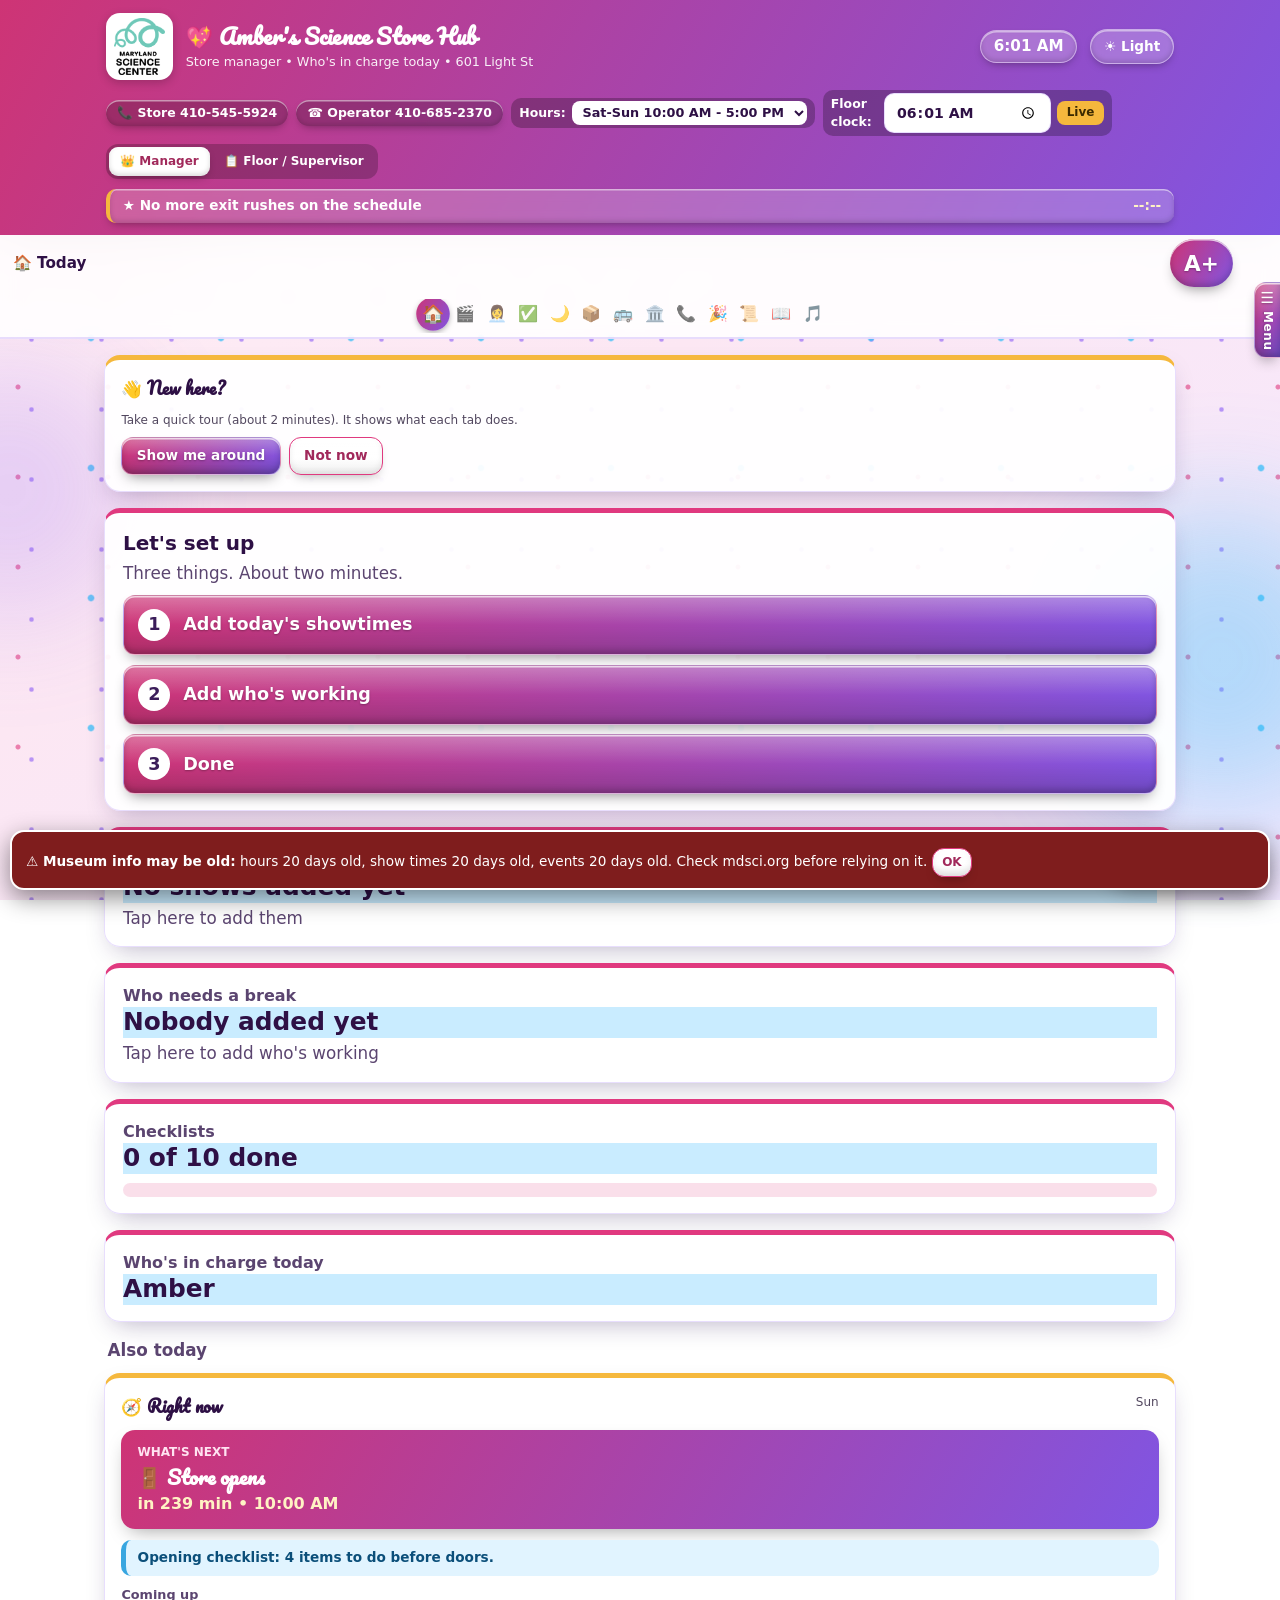
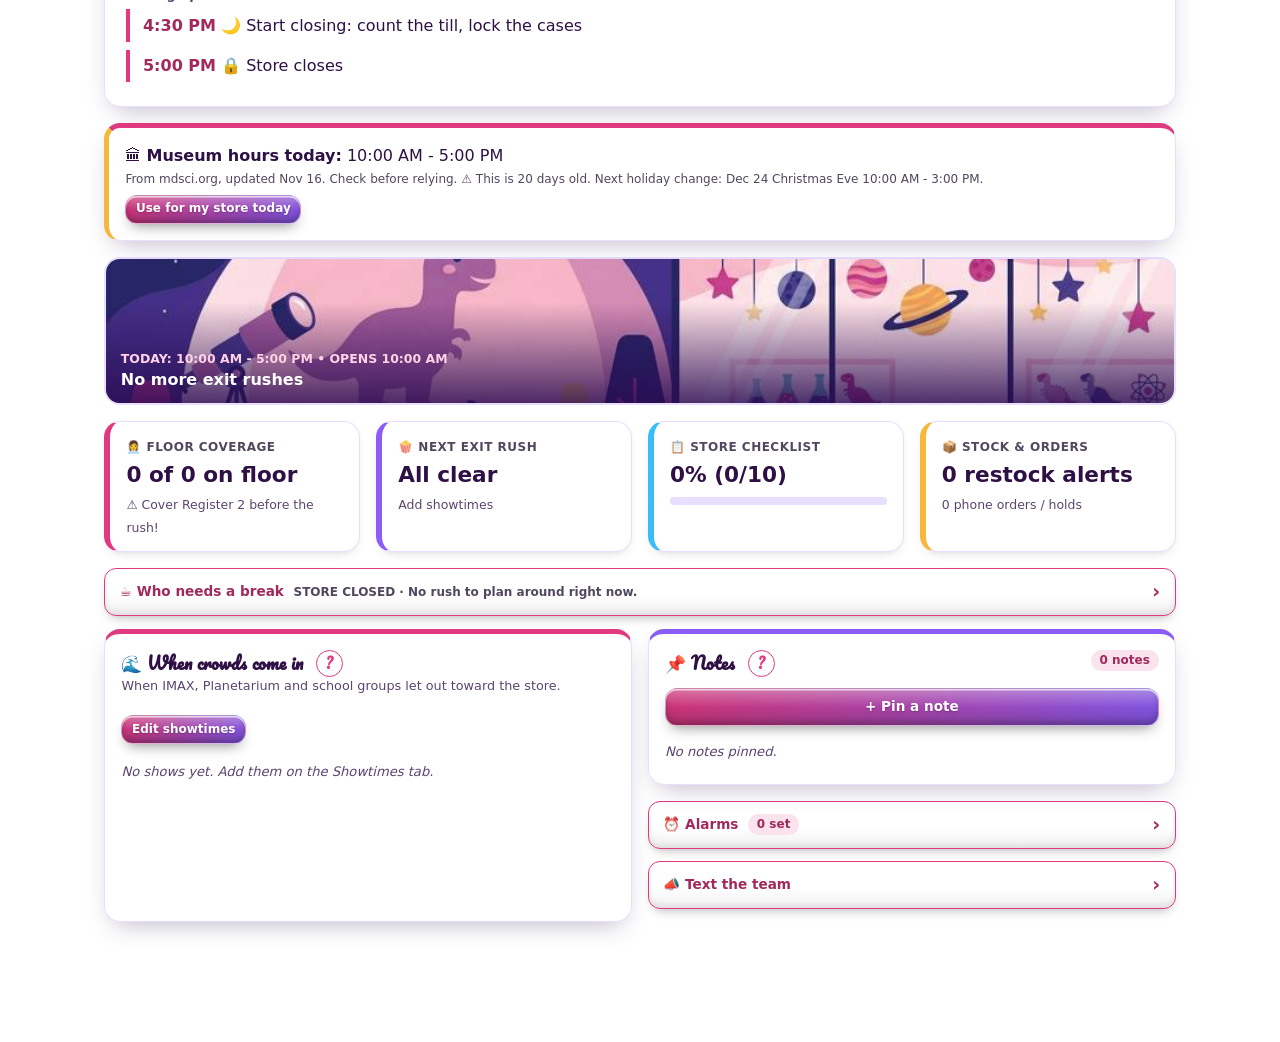
==== index.html @ aa91a25c "IMAX planning-day reminder, Edit buttons, planner and stock fixes from review Co-Authored-By: Claude" ====
<!DOCTYPE html>
<html lang="en">
<head>
<meta charset="UTF-8">
<meta name="viewport" content="width=device-width, initial-scale=1">
<meta name="description" content="Daily hub for the Science Store: staff, showtimes, checklists, alarms and stock.">
<title>Amber's MSC Hub - Science Store</title>
<meta name="apple-mobile-web-app-capable" content="yes">
<meta name="apple-mobile-web-app-title" content="Amber's Hub">
<meta name="theme-color" content="#e8478b">
<link rel="manifest" href="manifest.webmanifest">
<link rel="icon" type="image/png" href="icon-192.png">
<style>
:root{--p:#e0397f;--s:#8b5cf6;--t:#38bdf8;--gold:#f5b83d;--ink:#2e1045;--soft:#5b4570;--muted:#85739a;
--bg1:#fff0f6;--bg2:#fce7f3;--bg3:#f3e8ff;--card:rgba(255,255,255,.95);--line:rgba(139,92,246,.2);--r:16px;--fs:1;--tint:.4;--surface:#fff;--solid:#fff;--gp:100%;--gb:0px;--tintc:255,255,255;--grad:linear-gradient(120deg,var(--p),var(--s))}
body[data-look=mint]{--p:#0f8f82;--s:#2b6fd6;--t:#ff7a59;--gold:#f5b83d;--ink:#0f2f3a;--soft:#33596a;--muted:#6a8c98;--bg1:#e8fbf7;--bg2:#e0f4ff;--bg3:#f1f8ff;--line:rgba(15,143,130,.22)}
body{--grad:linear-gradient(120deg,var(--p),var(--s))}
body[data-look=lover]{}
body[data-look=e1989]{--p:#0b84c6;--s:#6366f1;--t:#f472b6;--ink:#0c2a47;--soft:#37597a;--muted:#6f8aa5;--bg1:#e0f7ff;--bg2:#e6efff;--bg3:#f4f0ff;--line:rgba(11,132,198,.22)}
body[data-look=midnights]{--p:#5b57e0;--s:#a855f7;--t:#ec4899;--ink:#231a5c;--soft:#4b4380;--muted:#7f79b0;--bg1:#ece9ff;--bg2:#f3e8ff;--bg3:#e8ecff;--line:rgba(91,87,224,.22)}
body[data-look=fearless]{--p:#d97706;--s:#ea580c;--t:#db2777;--gold:#fbbf24;--ink:#4a2a05;--soft:#7a5320;--muted:#a58b61;--bg1:#fff8e1;--bg2:#ffeccf;--bg3:#fff1f5;--line:rgba(217,119,6,.25)}
body[data-look=rep]{--p:#475569;--s:#64748b;--t:#e11d48;--gold:#cbd5e1;--ink:#0f172a;--soft:#475569;--muted:#78879a;--bg1:#f1f5f9;--bg2:#e2e8f0;--bg3:#f8fafc;--line:rgba(71,85,105,.25)}
body[data-look=debut]{--p:#0a8591;--s:#3d9b5a;--t:#f5b83d;--ink:#12332e;--soft:#3a5f58;--muted:#6f908a;--bg1:#e6f8f4;--bg2:#eefbe9;--bg3:#fffbe6;--line:rgba(10,133,145,.25)}
body[data-look=fearless]{--p:#b07300;--s:#8f5b00;--t:#f2c94c;--gold:#f2c94c;--ink:#4a2a05;--soft:#7a5320;--muted:#a58b61;--bg1:#fff8e1;--bg2:#fff1c9;--bg3:#fffdf3;--line:rgba(176,115,0,.28)}
body[data-look=speaknow]{--p:#8e44ad;--s:#c06bd6;--t:#f4a6d7;--ink:#3a1450;--soft:#664080;--muted:#9a7fb0;--bg1:#f6ecff;--bg2:#f1e0fb;--bg3:#fdf0ff;--line:rgba(142,68,173,.25)}
body[data-look=red]{--p:#b3122e;--s:#7a1f1f;--t:#d9a066;--ink:#4a0d12;--soft:#7a3a3f;--muted:#a67b7e;--bg1:#fff1ee;--bg2:#fde4de;--bg3:#fff8f3;--line:rgba(179,18,46,.25)}
body[data-look=e1989]{--p:#0b84c6;--s:#4aa3df;--t:#f7d56b;--gold:#f7d56b;--ink:#0c2a47;--soft:#37597a;--muted:#6f8aa5;--bg1:#e0f7ff;--bg2:#e6f3ff;--bg3:#fffbe8;--line:rgba(11,132,198,.25)}
body[data-look=rep]{--p:#334155;--s:#111827;--t:#22a06b;--gold:#cbd5e1;--ink:#0f172a;--soft:#475569;--muted:#78879a;--bg1:#f1f5f9;--bg2:#e2e8f0;--bg3:#f8fafc;--line:rgba(51,65,85,.28)}
body[data-look=folklore]{--p:#5b6b5a;--s:#8a7a6a;--t:#c9b99a;--ink:#2b2f2b;--soft:#555c55;--muted:#8a918a;--bg1:#f1f1ea;--bg2:#e8e8df;--bg3:#f6f3ec;--line:rgba(91,107,90,.28)}
body[data-look=evermore]{--p:#9a4a1f;--s:#7c2d12;--t:#d9a441;--ink:#3a1d0c;--soft:#6e4a33;--muted:#a58770;--bg1:#fbf0e4;--bg2:#f5e1cc;--bg3:#fff7ec;--line:rgba(154,74,31,.27)}
body[data-look=midnights]{--p:#4338ca;--s:#7c3aed;--t:#f59e0b;--gold:#fbbf24;--ink:#1e1b4b;--soft:#4b4380;--muted:#7f79b0;--bg1:#e7e8ff;--bg2:#efe6ff;--bg3:#fff7e0;--line:rgba(67,56,202,.25)}
body[data-look=ttpd]{--p:#3d3d3d;--s:#6b5b4b;--t:#b0a59a;--gold:#d8cfc4;--ink:#1f1a14;--soft:#4d443a;--muted:#857b70;--bg1:#f7f4ef;--bg2:#ece7df;--bg3:#faf8f5;--line:rgba(61,61,61,.25)}
body[data-look=showgirl]{--p:#d9480f;--s:#0f9d8a;--t:#f7b32b;--ink:#3a1a0a;--soft:#6b4331;--muted:#a1806f;--bg1:#fff1e6;--bg2:#e4faf5;--bg3:#fff8e8;--line:rgba(217,72,15,.25)}
#wallPat{position:fixed;inset:0;z-index:-1;pointer-events:none}
body[data-bg=sparkle] #wallPat{background-image:radial-gradient(circle at 20% 30%,color-mix(in srgb,var(--p) 60%,transparent) 0 2px,transparent 3px),radial-gradient(circle at 70% 60%,color-mix(in srgb,var(--t) 75%,transparent) 0 2.5px,transparent 4px),radial-gradient(circle at 45% 85%,color-mix(in srgb,var(--s) 60%,transparent) 0 1.5px,transparent 3px);background-size:90px 90px,130px 130px,70px 70px}
body[data-bg=dots] #wallPat{background-image:radial-gradient(color-mix(in srgb,var(--p) 22%,transparent) 2px,transparent 3px);background-size:26px 26px}
body[data-bg=stripes] #wallPat{background-image:repeating-linear-gradient(135deg,color-mix(in srgb,var(--p) 9%,transparent) 0 14px,transparent 14px 28px)}
*{box-sizing:border-box;margin:0;padding:0;-webkit-tap-highlight-color:transparent}
/*FONTS*/
@font-face{font-family:'Pacifico';font-weight:400;font-style:normal;font-display:swap;src:url([data-uri]) format('woff2')}
@font-face{font-family:'Caveat';font-weight:400;font-style:normal;font-display:swap;src:url([data-uri]) format('woff2')}
@font-face{font-family:'Caveat';font-weight:700;font-style:normal;font-display:swap;src:url([data-uri]) format('woff2')}
@font-face{font-family:'Playfair Display';font-weight:400;font-style:normal;font-display:swap;src:url([data-uri]) format('woff2')}
@font-face{font-family:'Playfair Display';font-weight:700;font-style:normal;font-display:swap;src:url([data-uri]) format('woff2')}
@font-face{font-family:'Great Vibes';font-weight:400;font-style:normal;font-display:swap;src:url([data-uri]) format('woff2')}
@font-face{font-family:'Abril Fatface';font-weight:400;font-style:normal;font-display:swap;src:url([data-uri]) format('woff2')}
@font-face{font-family:'Poppins';font-weight:400;font-style:normal;font-display:swap;src:url([data-uri]) format('woff2')}
@font-face{font-family:'Poppins';font-weight:700;font-style:normal;font-display:swap;src:url([data-uri]) format('woff2')}
@font-face{font-family:'Pirata One';font-weight:400;font-style:normal;font-display:swap;src:url([data-uri]) format('woff2')}
@font-face{font-family:'Cormorant Garamond';font-weight:400;font-style:normal;font-display:swap;src:url([data-uri]) format('woff2')}
@font-face{font-family:'Cormorant Garamond';font-weight:700;font-style:normal;font-display:swap;src:url([data-uri]) format('woff2')}
@font-face{font-family:'EB Garamond';font-weight:400;font-style:normal;font-display:swap;src:url([data-uri]) format('woff2')}
@font-face{font-family:'EB Garamond';font-weight:700;font-style:normal;font-display:swap;src:url([data-uri]) format('woff2')}
@font-face{font-family:'Josefin Sans';font-weight:400;font-style:normal;font-display:swap;src:url([data-uri]) format('woff2')}
@font-face{font-family:'Josefin Sans';font-weight:700;font-style:normal;font-display:swap;src:url([data-uri]) format('woff2')}
@font-face{font-family:'Special Elite';font-weight:400;font-style:normal;font-display:swap;src:url([data-uri]) format('woff2')}
@font-face{font-family:'Limelight';font-weight:400;font-style:normal;font-display:swap;src:url([data-uri]) format('woff2')}
@font-face{font-family:'Fredoka';font-weight:400;font-style:normal;font-display:swap;src:url([data-uri]) format('woff2')}
@font-face{font-family:'Fredoka';font-weight:700;font-style:normal;font-display:swap;src:url([data-uri]) format('woff2')}
@font-face{font-family:'Nunito';font-weight:400;font-style:normal;font-display:swap;src:url([data-uri]) format('woff2')}
@font-face{font-family:'Nunito';font-weight:700;font-style:normal;font-display:swap;src:url([data-uri]) format('woff2')}
@font-face{font-family:'Atkinson Hyperlegible';font-weight:400;font-style:normal;font-display:swap;src:url([data-uri]) format('woff2')}
@font-face{font-family:'Atkinson Hyperlegible';font-weight:700;font-style:normal;font-display:swap;src:url([data-uri]) format('woff2')}
/*ENDFONTS*/
html{font-size:calc(16px * var(--fs))}
body{font-family:var(--fb,system-ui,-apple-system,"Segoe UI",Roboto,Helvetica,Arial,sans-serif);color:var(--ink);line-height:1.45;min-height:100vh;
background:linear-gradient(150deg,var(--bg1),var(--bg2) 45%,var(--bg3));background-attachment:fixed}
#wall,#wall2,#wallVid{position:fixed;inset:0;z-index:-3;width:100%;height:100%;background-size:cover;background-position:center;background-repeat:no-repeat;object-fit:cover;opacity:0;transition:opacity 1.2s ease;pointer-events:none}
#wall.on,#wall2.on,#wallVid.on{opacity:1}
html,body{overscroll-behavior-x:none}
.gt{position:relative;border-radius:12px}
.gt .gpick{display:block;width:100%;padding:0;border:0;background:none;border-radius:12px}
.gt .gth{display:flex;align-items:center;justify-content:center;width:100%;height:6rem;background-size:cover;background-position:center;background-color:color-mix(in srgb,var(--p) 14%,transparent);border-radius:12px;border:2px solid var(--line);overflow:hidden;color:var(--ink)}
.gt .gth video{width:100%;height:100%;object-fit:cover;display:block;pointer-events:none}
.gt.on .gth{border-color:var(--p);box-shadow:0 0 0 3px var(--p)}
.gt .gb{position:absolute;background:var(--surface);color:var(--ink);border:1px solid var(--line);border-radius:99px;min-width:28px;min-height:28px;font-size:.8rem;line-height:1;padding:0 .4rem;font-family:inherit;font-weight:700}
.gt .gb.on{background:#f2c94c;color:#000}
.gt .gbar{position:absolute;left:3px;right:3px;bottom:3px;display:flex;justify-content:space-between;pointer-events:none}
.gt .gbar .gb{position:static;pointer-events:auto}
.gt .gkind{position:absolute;left:50%;top:3px;transform:translateX(-50%);background:#000;color:#fff;font-size:.75rem;font-weight:800;border-radius:99px;padding:.1rem .4rem;pointer-events:none}
#cropFrame{position:relative;overflow:hidden;margin:.6rem auto;border-radius:12px;border:2px solid var(--p);touch-action:none;background:#000;cursor:grab}
#cropFrame.cf-phone{height:min(46vh,380px);aspect-ratio:9/19}
#cropFrame.cf-wide{width:min(100%,520px);aspect-ratio:16/9}
#cropImg,#cropVid{position:absolute;inset:0;width:100%;height:100%;background-size:cover;background-repeat:no-repeat;object-fit:cover;pointer-events:none}
nav.tabs{flex-wrap:wrap;row-gap:0}
.pgband{position:relative;flex:0 0 100%;order:9;display:flex;gap:.1rem;overflow-x:auto;scrollbar-width:none;padding:.05rem 34px .25rem 0;justify-content:safe center}
.pgband::-webkit-scrollbar{display:none}
.pg{flex:none;width:30px;height:30px;border-radius:99px;border:0;background:transparent;font-size:1rem;line-height:1;opacity:.72;padding:0;display:grid;place-items:center;font-family:inherit}
.pg.on{background:var(--grad);opacity:1;transform:scale(1.12);box-shadow:0 2px 6px -1px rgba(0,0,0,.4)}
.pane.on.sw-n{animation:swn .24s ease}.pane.on.sw-p{animation:swp .24s ease}
@keyframes swn{from{opacity:.2;transform:translateX(28px)}to{opacity:1;transform:none}}
@keyframes swp{from{opacity:.2;transform:translateX(-28px)}to{opacity:1;transform:none}}
@media (prefers-reduced-motion:reduce){#wall,#wall2,#wallVid{transition:none}.pane.on.sw-n,.pane.on.sw-p{animation:none}}
#wallTint{position:fixed;inset:0;z-index:-2;background:rgba(var(--tintc),var(--tint));pointer-events:none}
.blob{position:fixed;z-index:-1;border-radius:50%;filter:blur(60px);opacity:.35;pointer-events:none}
.b1{width:320px;height:320px;background:var(--p);top:-80px;left:-80px}.b2{width:300px;height:300px;background:var(--t);bottom:10%;right:-90px}.b3{width:260px;height:260px;background:var(--s);top:40%;left:-120px;opacity:.2}
button,input,select,textarea{font:inherit;color:inherit}
button{cursor:pointer;border:0}
header{background:var(--grad);color:#fff;box-shadow:0 6px 24px -8px rgba(0,0,0,.35)}
.hwrap{max-width:1100px;margin:0 auto;padding:.8rem 1rem}
.htop{display:flex;align-items:center;gap:.8rem;flex-wrap:wrap}
.logo{background:#fff;border-radius:calc(var(--r) - 2px);padding:.3rem .5rem;display:flex;box-shadow:0 3px 10px rgba(0,0,0,.2)}
.logo img{height:3.6rem;width:auto;display:block}
.htitle{flex:1;min-width:11rem}
.htitle h1{font-size:1.35rem;font-weight:800;letter-spacing:.2px}
.htitle p{font-size:.8rem;opacity:.92}
.hclock{background:rgba(255,255,255,.22);border:1px solid rgba(255,255,255,.4);border-radius:99px;padding:.3rem .8rem;font-weight:800;font-size:.95rem}
.gear{background:rgba(255,255,255,.22);color:#fff;border-radius:99px;padding:.4rem .8rem;font-weight:700;font-size:.85rem;border:1px solid rgba(255,255,255,.4)}
.hrow{display:flex;gap:.5rem;flex-wrap:wrap;margin-top:.6rem;align-items:center}
.hchip{background:rgba(0,0,0,.2);border-radius:99px;padding:.25rem .7rem;font-size:.78rem;font-weight:600;color:#fff;text-decoration:none;display:inline-flex;gap:.3rem;align-items:center}
.hsel{background:rgba(0,0,0,.25);border-radius:10px;padding:.2rem .5rem;display:flex;gap:.4rem;align-items:center;font-size:.78rem;font-weight:700}
.hsel select,.hsel input{background:var(--surface);color:var(--ink);border:0;border-radius:8px;padding:.2rem .4rem;font-size:.8rem;font-weight:700}
.hsel button{background:var(--gold);color:#3b2a00;border-radius:8px;padding:.2rem .6rem;font-weight:800;font-size:.75rem}
.role{display:flex;background:rgba(0,0,0,.22);border-radius:12px;padding:3px;gap:3px}
.role button{background:transparent;color:#fff;font-weight:700;font-size:.75rem;padding:.35rem .7rem;border-radius:9px}
.role button.on{background:#fff;color:var(--p)}
.ticker{margin-top:.6rem;background:rgba(255,255,255,.2);border-left:4px solid var(--gold);border-radius:10px;padding:.45rem .8rem;display:flex;justify-content:space-between;gap:.6rem;font-size:.85rem;font-weight:700}
.ticker b{color:#fff3c4;white-space:nowrap}
nav.tabs{position:sticky;top:0;z-index:40;background:color-mix(in srgb,var(--surface) 88%,transparent);backdrop-filter:blur(10px);border-bottom:2px solid var(--line)}
.tabs-in{max-width:1100px;margin:0 auto;display:flex;gap:.4rem;overflow-x:auto;padding:.5rem .8rem;scrollbar-width:thin}
.tab{flex:0 0 auto;background:var(--surface);border:1.5px solid var(--line);color:var(--soft);padding:.45rem .8rem;border-radius:99px;font-weight:700;font-size:.82rem;white-space:nowrap}
.tab.on{background:var(--grad);color:#fff;border-color:transparent;box-shadow:0 4px 12px -2px rgba(0,0,0,.25)}
main{max-width:1100px;margin:0 auto;padding:1rem .9rem 6rem}
.pane{display:none}.pane.on{display:block;animation:pop .25s ease}
@keyframes pop{from{opacity:0;transform:translateY(6px)}to{opacity:1;transform:none}}
.grid{display:grid;gap:1rem}
.g2{grid-template-columns:repeat(auto-fit,minmax(min(100%,22rem),1fr))}
.g4{grid-template-columns:repeat(auto-fit,minmax(min(100%,12rem),1fr))}
.card{background:var(--card);border:1.5px solid var(--line);border-radius:var(--r);padding:1rem;box-shadow:0 8px 24px -10px rgba(80,30,120,.25);margin-bottom:1rem;border-top:5px solid var(--p)}
.grid>.card{margin-bottom:0}
.c2{border-top-color:var(--s)}.c3{border-top-color:var(--t)}.c4{border-top-color:var(--gold)}
.hd{display:flex;justify-content:space-between;align-items:flex-start;gap:.6rem;margin-bottom:.7rem;flex-wrap:wrap}
.hd h2{font-size:1.05rem;font-weight:800;display:flex;gap:.4rem;align-items:center}
.sub{font-size:.8rem;color:var(--soft);margin-bottom:.6rem}
.kpi{background:var(--card);border:1.5px solid var(--line);border-radius:var(--r);padding:.8rem 1rem;border-left:6px solid var(--p)}
.kpi:nth-child(2){border-left-color:var(--s)}.kpi:nth-child(3){border-left-color:var(--t)}.kpi:nth-child(4){border-left-color:var(--gold)}
.kpi small{font-size:.75rem;font-weight:800;text-transform:uppercase;letter-spacing:.5px;color:var(--muted)}
.kpi strong{display:block;font-size:1.35rem;font-weight:800;margin:.1rem 0}
.kpi span{font-size:.78rem;color:var(--soft)}
.bar{height:8px;border-radius:99px;background:var(--line);overflow:hidden;margin-top:.4rem}
.bar i{display:block;height:100%;background:var(--grad);border-radius:99px;transition:width .3s}
.btn{background:var(--grad);color:#fff;font-weight:800;font-size:.85rem;padding:.5rem .9rem;border-radius:calc(var(--r) - 4px);box-shadow:0 3px 10px -3px rgba(0,0,0,.3);transition:transform .1s;text-decoration:none;display:inline-block;text-align:center}
.btn:active{transform:scale(.96)}
.btn.alt{background:var(--surface);color:var(--p);border:1.5px solid var(--p);box-shadow:none}
.btn.sm{font-size:.75rem;padding:.3rem .6rem}
.btn.gold{background:var(--gold);color:#3b2a00}
.btn.red{background:var(--surface);color:#c0264b;border:1.5px solid #f3a6bb;box-shadow:none}
.x{background:transparent;color:var(--muted);font-weight:800;padding:.2rem .5rem;border-radius:8px;font-size:.9rem}
.x:hover{color:#c0264b;background:#fde8ee}
input[type=text],input[type=tel],input[type=time],input[type=number],input[type=url],select,textarea{width:100%;background:var(--surface);border:1.5px solid var(--line);border-radius:calc(var(--r) - 6px);padding:.5rem .7rem;font-size:.88rem;color:var(--ink);outline:none}
input:focus,select:focus,textarea:focus{border-color:var(--p);box-shadow:0 0 0 3px color-mix(in srgb,var(--p) 18%,transparent)}
label.l{display:block;font-size:.75rem;font-weight:800;text-transform:uppercase;color:var(--soft);margin-bottom:.15rem}
.form{display:grid;gap:.5rem;background:color-mix(in srgb,var(--p) 6%,var(--surface));border:1.5px dashed var(--line);border-radius:calc(var(--r) - 4px);padding:.7rem;margin-bottom:.8rem}
.f2{grid-template-columns:repeat(auto-fit,minmax(9rem,1fr))}
.row{display:flex;gap:.5rem;align-items:center;flex-wrap:wrap}
.pills{display:flex;gap:.35rem;flex-wrap:wrap;margin-bottom:.7rem}
.pill{background:var(--surface);border:1.5px solid var(--line);color:var(--soft);font-weight:700;font-size:.75rem;padding:.3rem .7rem;border-radius:99px}
.pill.on{background:var(--grad);border-color:transparent;color:#fff}
.item{background:var(--surface);border:1.5px solid var(--line);border-radius:calc(var(--r) - 4px);padding:.65rem .75rem;margin-bottom:.55rem;display:flex;gap:.6rem;align-items:flex-start}
.item.done{opacity:.55}.item.done .tt{text-decoration:line-through}
.item .tt{flex:1;font-size:.88rem;font-weight:600}
.item input[type=checkbox]{width:1.15rem;height:1.15rem;margin-top:.15rem;accent-color:var(--p);flex:0 0 auto}
.dz{border:2px dashed var(--p);border-radius:16px;padding:1rem .8rem;text-align:center;font-weight:700;cursor:pointer;margin:.2rem 0 .7rem;background:color-mix(in srgb,var(--p) 8%,transparent)}
.dz small{display:block;font-weight:600;opacity:.8;margin-top:.2rem}
.dz.over{background:color-mix(in srgb,var(--p) 24%,transparent);border-style:solid}
.pkList{max-height:20rem;overflow:auto;border-radius:12px}
.pkList .item label{flex:1;padding:.2rem 0;word-break:break-word}
.ypT{flex:1;text-align:left;background:none;border:0;color:inherit;font:inherit;padding:.35rem .2rem;min-height:44px;word-break:break-word;cursor:pointer}
.pkList .item.now{outline:2px solid var(--p);outline-offset:-2px}
#ypHost,#ypWrap iframe{width:100%;height:100%;border:0}
.tag{display:inline-block;font-size:.75rem;font-weight:800;text-transform:uppercase;letter-spacing:.4px;padding:.1rem .45rem;border-radius:6px;background:color-mix(in srgb,var(--s) 15%,var(--surface));color:var(--s);margin-bottom:.2rem}
.ex{display:inline-block;font-size:.75rem;font-weight:800;text-transform:uppercase;background:#fff3c4;color:#7a5a00;border:1px solid #f0d37a;border-radius:6px;padding:0 .35rem;margin-right:.25rem;vertical-align:middle}
.badge{font-size:.75rem;font-weight:800;padding:.12rem .55rem;border-radius:99px;background:color-mix(in srgb,var(--p) 14%,var(--surface));color:var(--p);white-space:nowrap}
.badge.ok{background:#d9f7e8;color:#116b3d}.badge.warn{background:#fff0c9;color:#8a5a00}.badge.gray{background:#eee;color:#666}.badge.hot{background:var(--pk,var(--p));color:#fff;animation:pulse 1.2s infinite}
@keyframes pulse{50%{opacity:.6}}
.wave{border:2px solid var(--line);background:var(--surface);border-radius:calc(var(--r) - 4px);padding:.7rem .8rem;margin-bottom:.6rem}
.wave.now{border-color:var(--p);background:color-mix(in srgb,var(--p) 8%,var(--surface));box-shadow:0 0 0 3px color-mix(in srgb,var(--p) 20%,transparent)}
.wave.past{filter:saturate(.35) brightness(.97)}
.venue{font-size:.75rem;font-weight:800;text-transform:uppercase;border-radius:6px;padding:.1rem .45rem;color:#fff;background:var(--s)}
.venue.pl{background:var(--p)}.venue.ev{background:#0f8f82}
.tip{display:inline-block;background:color-mix(in srgb,var(--t) 18%,var(--surface));border-radius:8px;padding:.1rem .5rem;font-size:.75rem;margin-top:.3rem}
.calc{background:var(--grad);color:#fff;border-radius:calc(var(--r) - 4px);padding:.8rem;font-size:.85rem}
.calc div{display:flex;justify-content:space-between;padding:.12rem 0}
.calc .tot{border-top:1px solid rgba(255,255,255,.45);margin-top:.3rem;padding-top:.4rem;font-size:1.25rem;font-weight:800}
.till{display:grid;grid-template-columns:repeat(auto-fit,minmax(6.5rem,1fr));gap:.5rem}
.drop{background:color-mix(in srgb,var(--gold) 25%,var(--surface));border:1.5px solid var(--gold);border-radius:calc(var(--r) - 4px);padding:.7rem;display:flex;justify-content:space-between;gap:.5rem;margin-top:.7rem}
.drop small{font-size:.75rem;font-weight:800;text-transform:uppercase;color:var(--soft);display:block}
.drop strong{font-size:1.2rem}
.acc{background:var(--surface);border:1.5px solid var(--line);border-radius:calc(var(--r) - 4px);margin-bottom:.5rem;overflow:hidden}
.acc>button{width:100%;text-align:left;background:color-mix(in srgb,var(--s) 8%,var(--surface));padding:.6rem .8rem;font-weight:800;font-size:.85rem;display:flex;justify-content:space-between}
.acc>div{display:none;padding:.7rem .8rem;font-size:.82rem}.acc.open>div{display:block}
.code{border-radius:10px;padding:.6rem .7rem;margin-bottom:.5rem;border:1.5px solid}
.contact{display:flex;justify-content:space-between;align-items:center;gap:.6rem;background:var(--surface);border:1.5px solid var(--line);border-radius:calc(var(--r) - 4px);padding:.7rem .8rem;margin-bottom:.55rem}
.contact a.btn{white-space:nowrap}
.tl{border-left:4px solid var(--p);padding:.3rem 0 .3rem .8rem;margin:0 0 .5rem .3rem;display:flex;justify-content:space-between;gap:.5rem;align-items:center}
.tl b{color:var(--p)}
.hero{border-radius:var(--r);overflow:hidden;position:relative;margin-bottom:1rem;border:2px solid var(--line)}
.hero img{width:100%;height:9rem;object-fit:cover;display:block}
.hero div{position:absolute;inset:0;background:linear-gradient(0deg,rgba(40,10,80,.82),transparent 70%);color:#fff;display:flex;flex-direction:column;justify-content:flex-end;padding:.7rem .9rem}
.hero b{font-size:.78rem;text-transform:uppercase;color:#ffd1e6}.hero span{font-weight:800}
.empty{font-size:.82rem;color:var(--soft);font-style:italic;padding:.4rem 0}
#toast{position:fixed;left:50%;bottom:1.2rem;transform:translateX(-50%) translateY(2rem);background:var(--solid);color:var(--ink);border:3px solid var(--p);box-shadow:0 10px 30px rgba(0,0,0,.5);padding:.7rem 1.1rem;border-radius:16px;text-align:center;font-weight:700;font-size:1rem;line-height:1.3;opacity:0;transition:.25s;z-index:220;pointer-events:none;max-width:min(90vw,30rem)}
#toast.show{opacity:1;transform:translateX(-50%)}
#tourBar{position:fixed;left:0;right:0;top:0;z-index:170;display:none;padding:.6rem;padding-bottom:calc(.6rem + env(safe-area-inset-bottom));transition:transform .45s cubic-bezier(.22,.9,.3,1);will-change:transform}
#tourBar.show{display:block}
.brk{border-radius:14px;padding:.8rem 1rem;color:#fff}
.brk b{display:block;font-size:1.5rem;font-weight:800;letter-spacing:.02em}
.brk p{margin:.3rem 0 0;font-size:.95rem;line-height:1.4}
.brk.grn{background:#0b6b3a}.brk.amb{background:#8a5200}.brk.red{background:#a31616}
#updBar{position:fixed;left:.6rem;right:.6rem;bottom:calc(.8rem + env(safe-area-inset-bottom));z-index:210;display:none;max-width:34rem;margin:0 auto;background:var(--solid);color:var(--ink);border:3px solid var(--p);border-radius:16px;padding:1rem;box-shadow:0 10px 30px rgba(0,0,0,.5)}
#updBar.show{display:block}
#updBar b{display:block;font-size:1.25rem;line-height:1.3;margin-bottom:.8rem;color:var(--ink)}
#updBar .row{gap:.6rem}
.ubtn{flex:1;min-height:3rem;border-radius:12px;font-size:1.05rem;font-weight:800;border:2px solid var(--p);background:transparent;color:var(--ink);padding:.5rem 1rem}
.ubtn.go{background:var(--grad);border-color:transparent;color:#fff}
.tbox{position:relative;max-width:34rem;margin:0 auto;background:var(--surface);color:var(--ink);border:2px solid var(--p);border-radius:16px;padding:.85rem 1rem;box-shadow:0 10px 30px rgba(0,0,0,.4)}
.tbox h3{font-size:1.15rem;font-weight:800;margin:.1rem 0 .3rem}
.tbox p{font-size:.95rem;line-height:1.4;margin-bottom:.7rem}
.tbox .row{gap:.5rem;flex-wrap:wrap}
body.touring{padding-bottom:15rem}
.tbox::before{content:"";display:none;position:absolute;left:var(--ax,50%);width:14px;height:14px;background:var(--surface);border:2px solid var(--p);transform:translateX(-50%) rotate(45deg)}
#tourBar.up .tbox::before{display:block;top:-9px;border-right:0;border-bottom:0}
#tourBar.dn .tbox::before{display:block;bottom:-9px;border-left:0;border-top:0}
.tour-hl{outline:3px solid var(--gold);outline-offset:3px;border-radius:12px;animation:tourPulse 1.5s ease-in-out infinite}
.tour-tab{outline:3px solid var(--gold);outline-offset:-3px;border-radius:10px}
@keyframes tourPulse{0%,100%{box-shadow:0 0 0 0 rgba(255,196,0,.6)}50%{box-shadow:0 0 0 10px rgba(255,196,0,0)}}
@media (prefers-reduced-motion:reduce){.tour-hl{animation:none}#tourBar{transition:none}}
.qh{background:var(--surface);border:1.5px solid var(--p);color:var(--p);width:1.7rem;height:1.7rem;border-radius:99px;font-weight:800;font-size:.85rem;margin-left:.4rem;padding:0;flex:0 0 auto}
.hint{background:color-mix(in srgb,var(--p) 12%,var(--surface));border-left:4px solid var(--p);border-radius:10px;padding:.55rem .75rem;font-size:.88rem;line-height:1.4;margin-bottom:.6rem}
.modal{position:fixed;inset:0;background:rgba(30,10,50,.55);z-index:150;display:none;align-items:flex-end;justify-content:center;padding:0}
.modal.show{display:flex}
#dstart .ds-row{display:flex;gap:.6rem;align-items:center;min-height:44px;padding:.2rem 0;cursor:pointer}#dstart .ds-row input{width:26px;height:26px;flex:none}
#dstart .sheet{max-height:100vh;min-height:60vh}
/* touch screens: every tappable control is at least 44px tall (gloves, rush, big thumbs) */
@media(pointer:coarse){.btn,.btn.sm,.pill,.x,.tab{min-height:44px}.btn,.btn.sm,.pill,.x{display:inline-flex;align-items:center;justify-content:center}.x{min-width:44px}.item input[type=checkbox],input[type=checkbox]{min-width:28px;min-height:28px}}
#dstart .ds-top{position:sticky;top:0;z-index:5;background:var(--solid);margin:-1.1rem -1.1rem .4rem;padding:.7rem 1.1rem .4rem;display:flex;justify-content:flex-end;border-radius:22px 22px 0 0}
.modal#lockM{z-index:170}
.lk-in{width:100%;font-size:1.6rem;letter-spacing:.5rem;text-align:center;padding:.6rem;border-radius:12px;border:2px solid var(--p);background:var(--solid);color:var(--ink);margin:.4rem 0}
.lk-msg{min-height:1.3rem;color:var(--ink);font-weight:700;margin:.2rem 0 .5rem}
.ds-h{font-size:1.3rem;font-weight:800;color:var(--ink);margin:.1rem 0 .2rem}
.ds-s{color:var(--soft);font-size:.92rem;margin-bottom:.7rem}
.ds-box{background:var(--card);border:1px solid color-mix(in srgb,var(--ink) 15%,transparent);border-radius:14px;padding:.7rem .85rem;margin-bottom:.6rem;color:var(--ink)}
.ds-box b{display:block;margin-bottom:.2rem}
.ds-box div{font-size:.95rem}
.ds-pick{display:grid;gap:.5rem;margin:.6rem 0}
.ds-pick .btn{min-height:3.2rem;font-size:1.05rem;text-align:left}
.sheet{background:var(--surface);width:100%;max-width:34rem;max-height:92vh;overflow:auto;border-radius:22px 22px 0 0;padding:1.1rem}
@media(min-width:700px){.modal{align-items:center;padding:1rem}.sheet{border-radius:22px}}
/* Close / Done stays in the top right corner of every pop-up, even when the sheet scrolls */
.sheet>.hd:first-child{position:sticky;top:0;z-index:5;background:var(--solid);margin:-1.1rem -1.1rem .6rem;padding:1.1rem 1.1rem .6rem;flex-wrap:nowrap;align-items:center;border-radius:22px 22px 0 0}
.sheet>.hd:first-child>h2{min-width:0;flex:1}
.sheet>.hd:first-child>.btn,.sheet>.hd:first-child>.x{flex:none;margin-left:auto}
/* the X on a show card stays top right, even with a long title */
.wave>.row:first-child{flex-wrap:nowrap;align-items:flex-start}
.wave>.row:first-child>.row{flex:1 1 auto;min-width:0}
.wave>.row:first-child>.x{flex:none;margin-left:auto}
/* pop-out cards and add-forms */
.pc:not(.pop-in),.pf:not(.pop-in){display:none!important}
.pcb{display:flex;align-items:center;gap:.6rem;width:100%;text-align:left;margin:0 0 .8rem;min-height:3rem}
.pcb .pcl{font-weight:800;flex:none}
.pcb .pcs{flex:1;min-width:0;overflow:hidden;text-overflow:ellipsis;white-space:nowrap}
.pcb .pcs:empty,.pcb .pcn:empty{display:none}
.pcb .pcg{margin-left:auto;flex:none;font-weight:800;font-size:1.2rem}
.pfb{width:100%;margin:0 0 .6rem}
#pop .hd{display:flex;align-items:center;justify-content:space-between;gap:.6rem;margin-bottom:.7rem}
#pop .hd h2:empty{display:none}
#pop .hd .btn{margin-left:auto}
#popBody .card{margin:0!important}
#popBody .form{margin:0}
button.hclock{font-family:inherit;color:inherit;cursor:pointer;line-height:inherit}
/* readable text inside pop-out sheets in dark mode (all Looks) */
body[data-mode=dark] #pop .qh{color:color-mix(in srgb,var(--p) 30%,#fff);border-color:color-mix(in srgb,var(--p) 30%,#fff)}
body[data-mode=dark] #pop .badge:not(.ok):not(.warn):not(.gray):not(.hot),body[data-mode=dark] #pop .tag{color:color-mix(in srgb,var(--p) 25%,#fff);background:color-mix(in srgb,var(--p) 26%,#181a1b)}
body[data-mode=dark] #pop .btn.alt,body[data-mode=dark] #pop a.btn.alt{color:color-mix(in srgb,var(--p) 25%,#fff);border-color:color-mix(in srgb,var(--p) 55%,#fff)}
body[data-mode=dark] #pop .x{color:#e0dcd6}
body[data-mode=dark] #pop .small,body[data-mode=dark] #pop .empty,body[data-mode=dark] #pop label{color:#e0dcd6}
body[data-mode=dark] #pop input::placeholder,body[data-mode=dark] #pop textarea::placeholder{color:#b9b4ac;opacity:1}
.card,.item,.tt,.small,.pcs,.sheet,.hd>div{overflow-wrap:anywhere}
.item .tt,.hd>div{min-width:0}
.ubar{position:fixed;left:.6rem;right:.6rem;bottom:4.2rem;z-index:2400;background:#1f2937;color:#fff;border:2px solid #fff;border-radius:14px;padding:.6rem .9rem;font-size:.9rem;box-shadow:0 8px 24px rgba(0,0,0,.45)}
.ubar .btn{margin-left:.5rem;background:#fff;color:#1f2937}
body.big .btn,body.big .pill,body.big .x,body.big .qh,body.big .tab,body.big select,body.big input[type=text],body.big input[type=tel],body.big input[type=time],body.big input[type=number]{min-height:44px;min-width:44px}
body.big .btn.sm{padding-top:.55rem;padding-bottom:.55rem}
body.big input[type=checkbox]{width:28px;height:28px}
body.big .qh{width:44px;height:44px}
.wbar{position:fixed;left:.6rem;right:.6rem;bottom:.6rem;z-index:2500;background:#7f1d1d;color:#fff;border:2px solid #fff;border-radius:14px;padding:.7rem .9rem;font-size:.85rem;box-shadow:0 8px 24px rgba(0,0,0,.45)}
.wbar+.wbar{bottom:6.2rem}
.wbar .btn{margin:.3rem .3rem 0 0;background:#fff;color:#7f1d1d}
.hclock.ringing,.pcb.ringing{background:#b91c1c!important;color:#fff!important;border-color:#fff!important}
.pcb.ringing .pcn{background:#fff;color:#b91c1c}
.looks{display:grid;grid-template-columns:repeat(auto-fit,minmax(8rem,1fr));gap:.5rem;margin-bottom:.9rem}
.look{border:2px solid var(--line);background:var(--surface);border-radius:14px;padding:.5rem;font-weight:700;font-size:.78rem;text-align:left}
.look i{display:block;height:.9rem;border-radius:6px;margin-bottom:.3rem}
.look.on{border-color:var(--p);box-shadow:0 0 0 3px color-mix(in srgb,var(--p) 25%,transparent)}
.sticky{position:fixed;width:11.5rem;z-index:90;border-radius:6px;box-shadow:0 8px 20px rgba(0,0,0,.28);font-size:.82rem;touch-action:none}
.sticky .sh{display:flex;justify-content:space-between;padding:.2rem .35rem;cursor:grab;background:rgba(0,0,0,.08);font-size:.75rem;font-weight:800}
.sticky textarea{background:transparent;border:0;box-shadow:none;border-radius:0;height:6rem;resize:none;padding:.4rem .5rem;font-size:.82rem}
.sy{background:#fff3a3}.sp{background:#ffd1e6}.sb{background:#c9ecff}.sg{background:#cdf5dc}
#fab{position:fixed;right:.9rem;bottom:1rem;z-index:80;background:var(--gold);color:#3b2a00;font-weight:800;border-radius:99px;padding:.65rem 1rem;box-shadow:0 8px 20px -4px rgba(0,0,0,.35);font-size:.85rem}
body.floor .mgr{display:none!important}
body.floor header .hsel.mgr,body.floor header .gear.mgr{display:flex!important;visibility:hidden;pointer-events:none}
.small{font-size:.75rem;color:var(--muted)}
.note-box{background:#fff8dd;border:1.5px solid #f0d37a;border-radius:12px;padding:.6rem .8rem;font-size:.8rem;color:#5a4400;margin-bottom:.8rem}
.next{background:var(--grad);color:#fff;border-radius:calc(var(--r) - 2px);padding:.9rem 1rem;box-shadow:0 8px 20px -8px rgba(0,0,0,.4)}
h1,h2,.nbig,.htitle h1{font-family:var(--ft,inherit)}
.nbig{font-size:1.25rem;font-weight:800;line-height:1.25;margin:.15rem 0}.nt{font-weight:700;color:#fff3c4}
.al{display:flex;justify-content:space-between;align-items:center;gap:.6rem;border-left:5px solid;border-radius:10px;padding:.5rem .7rem;margin-bottom:.45rem;font-size:.85rem;font-weight:600}
.al.red{background:#ffe3ec;border-color:#e0397f;color:#7a0f33}.al.amber{background:#fff3d1;border-color:#e8b730;color:#6b4a00}.al.blue{background:#e1f4ff;border-color:#38a6e0;color:#0b4f7a}.al.green{background:#d9f7e8;border-color:#2fb36b;color:#0f5c34}
@media(max-width:520px){.htitle h1{font-size:1.1rem}.logo img{height:3rem}}

.wb{display:inline-block;width:1rem;height:1rem;border-radius:50%;border:2px solid rgba(0,0,0,.28);vertical-align:-.2rem;margin-right:.2rem}
details.sop{display:block}details.sop summary{cursor:pointer;list-style:none}details.sop summary::-webkit-details-marker{display:none}
.steps{margin:.5rem 0 .2rem 1.3rem;padding:0}.steps li{margin:.25rem 0}

body[data-mode=dark]{color-scheme:dark;--surface:#181a1b;--solid:#181a1b;--tintc:19,21,22;--card:rgba(24,26,27,.95);--ink:#e8e6e3;--soft:#c8c3bc;--muted:#9a948a;--line:rgba(255,255,255,.16);--bg1:color-mix(in srgb,var(--p) 7%,#131516);--bg2:color-mix(in srgb,var(--s) 5%,#131516);--bg3:color-mix(in srgb,var(--t) 4%,#131516)}
body[data-mode=dark] .btn.alt,body[data-mode=dark] .tab:not(.on),body[data-mode=dark] .acc>button{color:color-mix(in srgb,var(--p) 55%,#fff)}
body[data-mode=dark] .tag,body[data-mode=dark] .badge:not(.ok):not(.warn):not(.gray):not(.hot){color:color-mix(in srgb,var(--p) 50%,#fff)}
body[data-mode=dark] .sy,body[data-mode=dark] .sp,body[data-mode=dark] .sb,body[data-mode=dark] .sg,body[data-mode=dark] .note-box,body[data-mode=dark] .ex{color:#2e1045}
body[data-mode=dark] .al.red{background:#4a1626;color:#ffc9da}body[data-mode=dark] .al.amber{background:#46350a;color:#ffe3a0}body[data-mode=dark] .al.blue{background:#0d3350;color:#bfe6ff}body[data-mode=dark] .al.green{background:#0f3a26;color:#b6f0d1}
body[data-mode=dark] .badge.ok{background:#0f3a26;color:#b6f0d1}body[data-mode=dark] .badge.warn{background:#46350a;color:#ffe3a0}body[data-mode=dark] .badge.gray{background:#2b2e30;color:#cfcac3}
body[data-mode=dark] .btn.red{color:#ff9db8;border-color:#7a2a45}
body[data-mode=dark] .x:hover{background:#4a1626;color:#ff9db8}
body[data-mode=dark] header,body[data-mode=dark] .logo{color-scheme:light}

/* ---- design fixes ---- */
:root{--pk:color-mix(in srgb,var(--p) 72%,#000);--sk:color-mix(in srgb,var(--s) 72%,#000);--pd:var(--pk);--sd:var(--sk)}
body[data-mode=dark]{--pd:color-mix(in srgb,var(--p) 40%,#fff);--sd:color-mix(in srgb,var(--s) 40%,#fff)}
#radar .small b,.small b[style*="--p"]{color:var(--pd)!important}
.role button.on{color:var(--pk)}
.btn.alt{color:var(--pd)}
.badge{color:var(--pd);font-size:.75rem}
.tag{color:var(--sd);font-size:.75rem}
.venue{font-size:.75rem;background:var(--sk)}
.venue.pl{background:var(--pk)}.venue.ev{background:#0b6f66}
body:not([data-mode=dark]) .small,body:not([data-mode=dark]) .x,body:not([data-mode=dark]) .kpi small{color:color-mix(in srgb,var(--muted) 62%,#000)}
body[data-mode=dark] .badge,body[data-mode=dark] .tag{color:var(--pd)}
body[data-mode=dark] .tag{color:var(--sd)}
/* timeline times + radio channel labels: use the readable text colour (light and dark) */
.tl b,.acc b[style*="--p"]{color:var(--pd)!important}
body[data-mode=dark] .badge.hot{color:#fff}
.x,.pill,.btn.sm,.gear,.hmore{position:relative}
.x::after,.pill::after,.btn.sm::after,.gear::after,.hmore::after{content:"";position:absolute;inset:-.5rem -.3rem}
input[type=checkbox]{width:1.35rem;height:1.35rem;flex:none}
input[type=file]{max-width:100%;min-width:0;width:100%}
.hmore{display:none;background:rgba(255,255,255,.22);color:#fff;border:1px solid rgba(255,255,255,.4);border-radius:99px;padding:.35rem .8rem;font-weight:700;font-size:.8rem}
@media(max-width:700px){
 .hmore{display:inline-flex}
 header:not(.hopen) .hrow>.hchip,header:not(.hopen) .hrow>.hsel{display:none}
 .htop .gear{padding:.35rem .6rem;font-size:.8rem}
}
main{padding-bottom:7.5rem}
nav.tabs{display:flex;align-items:center;gap:.7rem;max-width:none;padding:.45rem .8rem}
.menu-btn{display:inline-flex;align-items:center;gap:.45rem;min-height:44px;padding:0 1rem;border-radius:99px;font-weight:800;font-size:.9rem;font-family:inherit;color:#fff;background:var(--grad);border:0;box-shadow:0 4px 12px -2px rgba(0,0,0,.3)}
.menu-btn .mb-ico{font-size:.95rem;line-height:1}
#dsBackBtn{min-height:44px;white-space:nowrap}
.menu-cur{font-weight:800;font-size:.95rem;color:var(--ink);min-width:0;overflow:hidden;text-overflow:ellipsis;white-space:nowrap}
#menuBack{position:fixed;inset:0;z-index:300;background:rgba(15,8,35,.62);backdrop-filter:blur(6px);opacity:0;visibility:hidden;transition:opacity .3s ease,visibility 0s linear .3s}
#menuPanel{position:fixed;top:0;bottom:0;right:0;z-index:310;width:min(88vw,380px);display:flex;flex-direction:column;background:#fff;color:var(--ink);border-left:2px solid var(--p);border-radius:26px 0 0 26px;box-shadow:-16px 0 50px color-mix(in srgb,var(--p) 40%,transparent);transform:translateX(104%);visibility:hidden;transition:transform .38s cubic-bezier(.22,.9,.3,1),visibility 0s linear .38s}
body.menu-open #menuBack{opacity:1;visibility:visible;transition:opacity .3s ease}
body.menu-open #menuPanel{transform:none;visibility:visible;transition:transform .38s cubic-bezier(.22,.9,.3,1)}
body.menu-open{overflow:hidden}
body[data-mode=dark] #menuPanel{background:#000}
.mp-head h2{color:var(--p)}
body[data-mode=dark] .mp-head h2{color:color-mix(in srgb,var(--p) 55%,#fff)}
.mp-list .tab{background-color:color-mix(in srgb,var(--p) 9%,transparent);border-color:color-mix(in srgb,var(--p) 50%,transparent);color:var(--ink)}
.mp-list .tab.on{background:var(--grad);color:#fff;border-color:transparent}
body[data-mode=dark] .mp-list .tab.on{color:#fff}
.mp-head{display:flex;align-items:center;justify-content:space-between;gap:.6rem;padding:calc(.9rem + env(safe-area-inset-top)) 1rem .7rem;border-bottom:1px solid var(--line)}
.mp-head h2{font-size:.85rem;font-weight:800;letter-spacing:.08em;text-transform:uppercase;color:var(--ink)}
.mp-head p{font-size:.75rem;color:var(--soft);margin-top:.1rem}
.mp-close{display:inline-flex;align-items:center;gap:.3rem;min-height:40px;padding:0 .9rem;border-radius:99px;font-family:inherit;font-weight:700;font-size:.8rem;letter-spacing:.02em;color:var(--ink);border:1.5px solid var(--p);background:color-mix(in srgb,var(--p) 20%,transparent)}
.mp-list{flex:1;overflow-y:auto;display:flex;flex-direction:column;gap:.45rem;padding:.8rem .9rem calc(1rem + env(safe-area-inset-bottom))}
.mp-scroll{flex:1;min-height:0;overflow-y:auto;overscroll-behavior:contain;-webkit-overflow-scrolling:touch}.mp-scroll .mp-list{flex:none;overflow:visible}
.mp-list .tab{display:flex;align-items:center;gap:.7rem;width:100%;min-height:52px;padding:.5rem .9rem;border-radius:14px;font-size:.98rem;text-align:left;white-space:normal}
.mp-list .tab .mr-ico{font-size:1.35rem;width:1.8rem;text-align:center;flex:none}
.mp-list .tab .mr-t{flex:1;min-width:0}
.mp-list .tab .mr-ok{font-weight:800}
@media (prefers-reduced-motion:reduce){#menuPanel,#menuBack{transition:none}}
.mp-list .tab.bigtab{min-height:68px;font-size:1.2rem;font-weight:800;border-width:2px;border-color:color-mix(in srgb,var(--p) 45%,transparent)}
.mp-list .tab.bigtab .mr-ico{font-size:1.7rem}
.mp-sub{font-weight:800;color:var(--soft);padding:.8rem .3rem .2rem;font-size:1rem}
.stile{padding:1rem 1.1rem}
.stile h3{font-size:1.25rem;margin:0 0 .15rem;color:var(--ink)}
.stile .sl{font-size:1rem;color:var(--soft);font-weight:700}
.stile .sb{font-size:1.55rem;font-weight:800;line-height:1.25;color:var(--ink)}
.stile .ss{font-size:1.05rem;color:var(--soft);margin-top:.2rem}
.tilebtn{display:block;width:100%;text-align:left;font:inherit;color:var(--ink);cursor:pointer;-webkit-appearance:none;appearance:none}
.tilebtn:active{transform:scale(.99)}
.tilebtn:focus-visible{outline:3px solid var(--p);outline-offset:2px}
.sbar{height:14px;border-radius:99px;background:color-mix(in srgb,var(--p) 16%,transparent);overflow:hidden;margin-top:.55rem}
.sbar>i{display:block;height:100%;background:var(--grad)}
.btn.sstep{display:flex;align-items:center;justify-content:flex-start;gap:.8rem;width:100%;min-height:60px;margin-top:.6rem;text-align:left;font-size:1.1rem}
.sstep .sn{display:inline-flex;align-items:center;justify-content:center;min-width:2rem;height:2rem;border-radius:99px;background:#fff;color:#3b1d5a;font-weight:800;text-shadow:none}
.alsoLbl{font-weight:800;color:var(--soft);margin:.2rem .2rem .7rem;font-size:1.05rem}
body.glass{--surface:color-mix(in srgb,var(--solid) var(--gp),transparent);--card:color-mix(in srgb,var(--solid) var(--gp),transparent)}
body.glass .card,body.glass .kpi,body.glass .item,body.glass .wave,body.glass .acc,body.glass .contact,body.glass .form,body.glass .hint,body.glass .pill,body.glass .drop,body.glass nav.tabs{-webkit-backdrop-filter:blur(var(--gb));backdrop-filter:blur(var(--gb))}
body.glass input[type=text],body.glass input[type=tel],body.glass input[type=time],body.glass input[type=number],body.glass input[type=url],body.glass select,body.glass textarea,body.glass .tbox,body.glass .sheet,body.glass .hsel select,body.glass .hsel input{background:var(--solid)}
body.glass .tbox::before{background:var(--solid)}
body.glass .btn.alt,body.glass .btn.red,body.glass .qh{background-color:var(--solid)}
body.glass nav.tabs{background:var(--surface)}
body.glass .form{background:color-mix(in srgb,color-mix(in srgb,var(--p) 8%,var(--solid)) var(--gp),transparent)}
body.glass .hint{background:color-mix(in srgb,color-mix(in srgb,var(--p) 14%,var(--solid)) var(--gp),transparent)}
body.glass .drop{background:color-mix(in srgb,color-mix(in srgb,var(--s) 20%,var(--solid)) var(--gp),transparent)}
body.glass .note-box{background:#fff8dd}
/* ===== frosted-glass 3D look ===== */
.btn,.menu-btn,.aplus{background:linear-gradient(180deg,rgba(255,255,255,.32),rgba(255,255,255,0) 50%,rgba(0,0,0,.16)),var(--grad);border:1px solid rgba(255,255,255,.4);box-shadow:inset 0 1.5px 0 rgba(255,255,255,.7),inset 0 -3px 6px rgba(0,0,0,.2),0 7px 14px -6px rgba(0,0,0,.45);text-shadow:0 1px 2px rgba(0,0,0,.28)}
.btn.gold{background:linear-gradient(180deg,rgba(255,255,255,.45),rgba(255,255,255,0) 50%,rgba(0,0,0,.12)),var(--gold);text-shadow:none}
.btn.alt,.btn.red{background:linear-gradient(180deg,rgba(255,255,255,.75),rgba(255,255,255,.08) 55%,rgba(0,0,0,.06)),var(--surface);box-shadow:inset 0 1.5px 0 rgba(255,255,255,.9),inset 0 -3px 6px rgba(0,0,0,.08),0 6px 12px -6px rgba(0,0,0,.35);text-shadow:none}
/* menu tab on the right edge, same side the panel slides from */
.menu-btn{position:fixed;right:0;top:46%;z-index:120;flex-direction:column;justify-content:center;gap:.3rem;width:26px;min-height:76px;padding:.4rem 0;border-radius:12px 0 0 12px;border-right:0;font-size:.75rem;letter-spacing:.05em}
.menu-btn span:last-child{writing-mode:vertical-rl;text-orientation:mixed}
body.menu-open .menu-btn{visibility:hidden}
nav.tabs{min-height:0;padding:.25rem .8rem}
body:not(.ev-adv) .evadv{display:none!important}
.aplus{margin:0 34px 0 auto;flex:none;min-width:60px;min-height:48px;padding:0 .9rem;border-radius:99px;font-family:inherit;font-weight:900;font-size:1.35rem;line-height:1;color:#fff;background:var(--grad);border:0}
.mp-mode{display:flex;align-items:center;flex-wrap:wrap;gap:.4rem;padding:.7rem .9rem 0}
.mp-mode .pill{min-height:44px;padding:0 1.1rem;font-size:.95rem}
.mp-mode .small{flex:1 1 100%;color:var(--soft)}
.mp-list .tab.more{border-style:dashed;justify-content:center;font-weight:800}
.btn:active,.menu-btn:active,.aplus:active{transform:translateY(1px) scale(.98);box-shadow:inset 0 2px 6px rgba(0,0,0,.3),0 2px 4px -2px rgba(0,0,0,.4)}
.tab,.pill,.look{background-image:linear-gradient(180deg,rgba(255,255,255,.6),rgba(255,255,255,.04) 55%);box-shadow:inset 0 1.5px 0 rgba(255,255,255,.85),inset 0 -2px 5px rgba(0,0,0,.07),0 4px 10px -5px rgba(0,0,0,.3)}
.tab.on,.pill.on{background-image:linear-gradient(180deg,rgba(255,255,255,.3),rgba(255,255,255,0) 50%,rgba(0,0,0,.15)),var(--grad);box-shadow:inset 0 1.5px 0 rgba(255,255,255,.65),inset 0 -3px 6px rgba(0,0,0,.2),0 6px 12px -5px rgba(0,0,0,.4)}
.look.on{box-shadow:inset 0 1.5px 0 rgba(255,255,255,.85),0 0 0 3px color-mix(in srgb,var(--p) 25%,transparent),0 4px 10px -5px rgba(0,0,0,.3)}
.mp-list .tab.on{background-image:linear-gradient(180deg,rgba(255,255,255,.3),rgba(255,255,255,0) 50%,rgba(0,0,0,.15)),var(--grad)}
.hclock,.gear,.hchip,.ticker,.role button.on{box-shadow:inset 0 1.5px 0 rgba(255,255,255,.5),inset 0 -2px 5px rgba(0,0,0,.15),0 4px 10px -4px rgba(0,0,0,.4);-webkit-backdrop-filter:blur(6px);backdrop-filter:blur(6px)}
.card{position:relative;box-shadow:inset 0 1.5px 0 rgba(255,255,255,.7),0 10px 26px -10px rgba(40,20,80,.35)}
.kpi,.item,.wave,.acc,.contact{box-shadow:inset 0 1.5px 0 rgba(255,255,255,.6),0 4px 12px -6px rgba(0,0,0,.25)}
.mp-close,.mp-list .tab{box-shadow:inset 0 1.5px 0 rgba(255,255,255,.6),0 4px 10px -5px rgba(0,0,0,.3)}
body[data-mode=dark] .btn.alt,body[data-mode=dark] .btn.red{background-image:linear-gradient(180deg,rgba(255,255,255,.16),rgba(255,255,255,.02) 55%,rgba(0,0,0,.1))}
body[data-mode=dark] .tab,body[data-mode=dark] .pill,body[data-mode=dark] .look{background-image:linear-gradient(180deg,rgba(255,255,255,.14),rgba(255,255,255,.01) 55%);box-shadow:inset 0 1.5px 0 rgba(255,255,255,.18),inset 0 -2px 5px rgba(0,0,0,.3),0 4px 10px -5px rgba(0,0,0,.6)}
body[data-mode=dark] .tab.on,body[data-mode=dark] .pill.on{background-image:linear-gradient(180deg,rgba(255,255,255,.22),rgba(255,255,255,0) 50%,rgba(0,0,0,.18)),var(--grad)}
body[data-mode=dark] .card{box-shadow:inset 0 1.5px 0 rgba(255,255,255,.14),0 10px 26px -10px rgba(0,0,0,.7)}
body[data-mode=dark] .kpi,body[data-mode=dark] .item,body[data-mode=dark] .wave,body[data-mode=dark] .acc,body[data-mode=dark] .contact{box-shadow:inset 0 1.5px 0 rgba(255,255,255,.12),0 4px 12px -6px rgba(0,0,0,.6)}
/* ===== edge borders ===== */
body[data-edge=glow] .card{box-shadow:inset 0 1.5px 0 rgba(255,255,255,.7),0 0 0 2px color-mix(in srgb,var(--p) 55%,transparent),0 0 20px color-mix(in srgb,var(--p) 50%,transparent)}
body[data-edge=era] .card::after,body[data-edge=era] #menuPanel::after{content:"";position:absolute;inset:0;padding:14px;pointer-events:none;z-index:1;border-radius:inherit;background:var(--eh) top left/56px 14px repeat-x,var(--eh) bottom left/56px 14px repeat-x,var(--ev) top left/14px 56px repeat-y,var(--ev) top right/14px 56px repeat-y;-webkit-mask:linear-gradient(#000 0 0) content-box,linear-gradient(#000 0 0);-webkit-mask-composite:xor;mask:linear-gradient(#000 0 0) content-box exclude,linear-gradient(#000 0 0)}
@media print{body[data-edge] .card::after{display:none}}

</style>
</head>
<body data-look="lover">
<div id="wall"></div><div id="wall2"></div><video id="wallVid" muted loop playsinline aria-hidden="true" tabindex="-1"></video><div id="wallTint"></div><div id="wallPat"></div>
<div class="blob b1"></div><div class="blob b2"></div><div class="blob b3"></div>
<div id="toast"></div>

<header>
 <div class="hwrap">
  <div class="htop">
   <div class="logo"><img alt="Maryland Science Center" src="[data-uri]"></div>
   <div class="htitle"><h1><span id="lookEmoji">💖</span> Amber's Science Store Hub</h1><p>Store manager &bull; Who's in charge today &bull; 601 Light St</p></div>
   <button type="button" class="hclock" id="clock" data-a="popOpen" data-v="alarmCard" aria-label="Open alarms">--:--</button>
   <button class="gear" data-a="mode" id="modeBtn">&#9728;&#65039; Light</button>
  </div>
  <div class="hrow">
   <button class="hmore" id="hmoreBtn" data-a="hmore" aria-expanded="false">&#9776; Store info</button>
   <a class="hchip" href="tel:4105455924">&#128222; Store 410-545-5924</a>
   <a class="hchip" href="tel:4106852370">&#9742; Operator 410-685-2370</a>
   <div class="hsel mgr"><label for="preset">Hours:</label>
    <select id="preset">
     <option value="weekday">Tue-Fri 10 AM - 4 PM</option>
     <option value="weekend">Sat-Sun 10 AM - 5 PM</option>
     <option value="late">Late open 11 AM - 5 PM</option>
     <option value="early">Early close 10 AM - 3 PM</option>
     <option value="closed">Closed (prep day)</option>
     <option value="custom">Custom hours...</option>
    </select>
    <span id="customHrs" style="display:none"><input type="time" id="cOpen" aria-label="Open"> - <input type="time" id="cClose" aria-label="Close"></span>
   </div>
   <div class="hsel"><label for="sim">Floor clock:</label><input type="time" id="sim"><button data-a="sync">Live</button></div>
   <div class="role">
    <button id="rM" data-a="role" data-v="manager" class="on">&#128081; Manager</button>
    <button id="rF" data-a="role" data-v="floor">&#128203; Floor / Supervisor</button>
   </div>
  </div>
  <div class="ticker"><span id="tkTitle">Next exit rush...</span><b id="tkTime">--:--</b></div>
 </div>
</header>

<nav class="tabs"><button class="menu-btn" id="menuBtn" data-a="menuOpen" aria-haspopup="dialog" aria-expanded="false" aria-controls="menuPanel"><span class="mb-ico" aria-hidden="true">☰</span><span>Menu</span></button><span class="menu-cur" id="menuCur" aria-live="polite"></span><button class="btn sm alt" id="dsBackBtn" type="button" data-a="dsBack" style="display:none">&#8592; Start screen</button><button class="aplus" id="aPlus" type="button" data-a="aplus" aria-label="A+ Make the text bigger"><span id="aPlusT" aria-hidden="true">A+</span></button><div class="pgband" id="pgBand" role="group" aria-label="Pages"></div></nav>
<div id="menuBack" data-a="menuClose"></div>
<div id="menuPanel" role="dialog" aria-modal="true" aria-labelledby="menuTtl" aria-hidden="true">
 <div class="mp-head"><div><h2 id="menuTtl">Menu</h2><p>Pick where to go</p></div><button class="mp-close" data-a="menuClose">✕ Close</button></div>
 <div class="mp-scroll"><div class="mp-list" id="tabs" role="group" aria-label="Sections"></div>
 <div class="mp-list mp-foot" style="flex:none;padding-top:.7rem;border-top:1px solid var(--line)"><button class="tab" type="button" data-a="openLook"><span class="mr-ico" aria-hidden="true">&#127912;</span><span class="mr-t">Colors</span></button><button class="tab" type="button" data-a="openGal"><span class="mr-ico" aria-hidden="true">&#128444;</span><span class="mr-t">My Photos</span></button><button class="tab" type="button" data-a="help"><span class="mr-ico" aria-hidden="true">&#10067;</span><span class="mr-t">Help</span></button><button class="tab mgr" type="button" data-a="openSetup"><span class="mr-ico" aria-hidden="true">&#128221;</span><span class="mr-t">Set up my store</span></button><button class="tab" type="button" data-a="openSettings"><span class="mr-ico" aria-hidden="true">&#9881;</span><span class="mr-t">Settings</span></button></div></div>
</div>

<main>
<!-- TODAY -->
<section class="pane on" id="p-today">
 <div class="card c4" id="bkBanner" style="display:none"></div>
 <div class="card c4" id="tourBanner" style="display:none"></div>
 <div class="card c4" id="todayEv" style="display:none;border-left:5px solid var(--gold)"></div>
<div id="simpleToday"></div>
 <div class="card c4"><div class="hd"><h2>&#129517; Right now</h2><span class="small" id="nowDay"></span></div><div id="nowBox"></div></div>
<div class="card mgr" id="setupHint" style="display:none;border-left:5px solid var(--gold)"><b>This app still shows example info.</b> <span class="small">Put in the real team, hours and cash in a few taps.</span> <button class="btn sm" data-a="openSetup" style="margin-left:.4rem">Set up my store</button></div>
<div class="card" id="mscHrs" style="display:none;border-left:5px solid var(--gold)"><div id="mscHrsMain"></div><div class="small" id="mscHrsSub" style="margin-top:.2rem"></div><div class="row mgr" id="mscHrsBtns" style="margin-top:.4rem"></div></div>
 <div class="hero"><img alt="Maryland Science Center gift shop illustration" src="[data-uri]"><div><b id="hHours">Today's hours</b><span id="hNext">Next exit rush</span></div></div>
 <div class="grid g4" style="margin-bottom:1rem">
  <div class="kpi"><small>&#128105;&#8205;&#128188; Floor coverage</small><strong id="kStaff">-</strong><span id="kStaffSub"></span></div>
  <div class="kpi"><small>&#127871; Next exit rush</small><strong id="kWave">-</strong><span id="kWaveSub"></span></div>
  <div class="kpi"><small>&#128203; Store checklist</small><strong id="kCheck">-</strong><div class="bar"><i id="kBar" style="width:0"></i></div></div>
  <div class="kpi"><small>&#128230; Stock &amp; orders</small><strong id="kStock">-</strong><span id="kStockSub"></span></div>
 </div>
 <div class="card" id="brkCard"><div class="hd"><h2>&#9749; Who needs a break</h2></div><div id="brkBox" role="status" aria-live="polite"></div></div>
 <div class="grid g2">
  <div class="card"><div class="hd"><div><h2>&#127754; When crowds come in</h2><div class="sub">When IMAX, Planetarium and school groups let out toward the store.</div></div><button class="btn sm mgr" data-a="tab" data-v="shows">Edit showtimes</button></div><div id="radar"></div></div>
  <div>
   <div class="card c2"><div class="hd"><h2>&#128204; Notes</h2><span class="badge" id="noteCount"></span></div>
    <form class="form mgr" data-f="note"><input type="text" id="noteText" placeholder="Add a shift note..." required>
     <div class="row"><select id="noteTag" style="flex:1"><option>Rush Prep</option><option>Cashier Info</option><option>Merch / Display</option></select><button class="btn" type="submit">+ Pin</button></div></form>
    <div id="notes"></div></div>
   <div class="card c2" id="alarmCard" style="margin-top:.8rem"><div class="hd"><h2>&#9200; Alarms</h2><span class="badge" id="alarmCount"></span></div>
    <form class="form" data-f="alarm"><input type="text" id="alText" placeholder="What is it for?" required>
     <div class="row"><input type="date" id="alDate" required aria-label="Alarm date"><select id="alSel" aria-label="Alarm time" style="flex:1"></select><button class="btn" type="submit">+ Set alarm</button></div>
     <div class="row" id="alOther" style="display:none"><input type="time" id="alTime" aria-label="Type a time (check AM or PM)"></div>
     <div class="row" style="margin-top:.2rem"><button class="btn sm alt" type="button" data-a="alQ" data-v="15">In 15 min</button><button class="btn sm alt" type="button" data-a="alQ" data-v="30">In 30 min</button><button class="btn sm alt" type="button" data-a="alQ" data-v="60">In 1 hour</button><button class="btn sm alt" type="button" data-a="alTest">&#128266; Test sound</button></div></form>
    <div class="small" id="alDone" aria-live="polite" style="margin-top:.5rem"></div>
    <div class="note-box" id="alHint" style="margin-top:.6rem"></div>
    <div id="alarms"></div></div>
   <div class="card c2 mgr" id="teamCard" style="margin-top:.8rem"><div class="hd"><h2>&#128227; Text the team</h2></div>
    <div class="small">One message for your team: today's schedule, showtimes, tasks, closing steps, restock and notes. It builds itself. You send it by text.</div>
    <label class="l" for="tmNote" style="margin-top:.5rem">Your own message (optional)</label>
    <textarea id="tmNote" rows="2" placeholder="Example: Big school group at 11. Thank you, everyone!"></textarea>
    <div id="tmPrev" role="region" tabindex="0" aria-label="Team update preview" class="code" style="white-space:pre-wrap;font-size:.8rem;margin-top:.6rem;max-height:14rem;overflow:auto"></div>
    <div class="row" style="margin-top:.6rem;gap:.5rem;flex-wrap:wrap"><button class="btn" style="flex:1" data-a="tmCopy">&#128203; Copy</button><button class="btn alt" style="flex:1" data-a="tmTo">&#128172; Text it to&hellip;</button><button class="btn alt" style="flex:1" data-a="tmAll">&#128101; Text whole team</button></div>
    <div class="row" style="margin-top:.5rem;gap:.5rem;flex-wrap:wrap"><button class="btn alt" style="flex:1" data-a="tmLink">&#128279; Copy team link</button><button class="btn alt" style="flex:1" data-a="tmLinkAll">&#128279; Text the link to team</button></div>
    <div class="small" id="tmLinkNote" role="status" aria-live="polite" style="margin-top:.4rem"></div></div>
  </div>
 </div>
</section>

<!-- STAFF -->
<section class="pane" id="p-staff">
 <div class="card"><div class="hd"><div><h2>&#128105;&#8205;&#128188; Staff Schedule, Breaks &amp; Text Tasks</h2><div class="sub">Pick a day. Tap a status when someone goes on break. Type a task and tap "Text Task" to open a text message on your phone.</div></div>
  <div class="pills" id="days"></div></div>
  <div class="note-box" id="cover"></div>
  <form class="form f2 mgr" data-f="staff">
   <div><label class="l">Name</label><input type="text" id="sName" required placeholder="e.g. Jordan M."></div>
   <div><label class="l">Role</label><select id="sRole"><option>Gift Shop Manager</option><option>Lead Cashier</option><option>Sales Associate</option><option>Stock &amp; Phone Orders</option><option>Floor &amp; Demo Helper</option></select></div>
   <div><label class="l">Zone</label><select id="sZone"><option>Register 1 (Main)</option><option>Register 2 (Express)</option><option>Floor / Dino &amp; Space</option><option>Manager Float / POS</option><option>Backroom / Phone (5924)</option></select></div>
   <div><label class="l">Shift</label><input type="text" id="sShift" value="10:00 AM - 4:15 PM"></div>
   <div><label class="l">Break / lunch</label><input type="text" id="sBreak" value="1:00 PM"></div>
   <div><label class="l">Cell (for texts)</label><input type="tel" id="sPhone" placeholder="410-555-0100"></div>
   <div style="align-self:end"><button class="btn" style="width:100%" type="submit">+ Add to this day</button></div>
  </form>
  <div class="grid g2" id="staffList"></div></div>
 <div class="card c2"><div class="hd"><div><h2>&#9989; Shared Live Task Board</h2><div class="sub">Floor tasks and stock pulls everyone can see.</div></div></div>
  <form class="form f2 mgr" data-f="live"><div style="grid-column:1/-1"><label class="l">Task</label><input type="text" id="lText" required placeholder="e.g. Pull 12 astronaut ice creams for Register 1"></div>
   <div><label class="l">For</label><input type="text" id="lWho" placeholder="Name or Floor Team"></div>
   <div><label class="l">Priority</label><select id="lPri"><option>Normal</option><option>Urgent</option></select></div>
   <div style="align-self:end"><button class="btn" style="width:100%" type="submit">+ Add task</button></div></form>
  <div id="liveList"></div></div>
</section>

<!-- SHOWTIMES -->
<section class="pane" id="p-shows">
 <div class="card" id="mscShows" style="display:none;border-left:5px solid var(--gold)"><div id="mscShowsMain"></div><div class="small" id="mscShowsList" style="margin-top:.35rem"></div><div class="small" id="mscShowsSub" style="margin-top:.35rem"></div><div class="row mgr" id="mscShowsBtns" style="margin-top:.4rem"></div></div>
 <div class="card"><div class="hd"><div><h2>&#127916; IMAX &amp; Planetarium Showtimes</h2><div class="sub">Each show works out its <b>exit rush</b> time (start + runtime) and what to put out front before the doors open.</div></div></div>
  <div class="pills" id="showFilter"></div>
  <form class="form f2 mgr" data-f="show">
   <div style="grid-column:1/-1"><label class="l">Show title</label><input type="text" id="shTitle" list="showNames" required placeholder="Pick or type a show"><datalist id="showNames"><option value="The Blue Angels 3D"><option value="Deep Sky"><option value="Flight of the Butterflies 3D"><option value="Beavers"><option value="Coral Sea"><option value="Penguins: A Love Story"><option value="Wingsuit Flyers 3D"><option value="Colors of the Solar System"><option value="Cruise the Cosmos"><option value="Forward to the Moon"><option value="Live Sky"><option value="School Field Trip Bus Departure Wave"></datalist></div>
   <div><label class="l">Where</label><select id="shVenue"><option value="IMAX">IMAX</option><option value="Planetarium">Planetarium</option><option value="Group / Event">Group / Event</option></select></div>
   <div><label class="l">Starts</label><input type="time" id="shStart" value="13:00" required></div>
   <div><label class="l">Runtime (min)</label><input type="number" id="shDur" value="45" min="5" max="180" required></div>
   <div><label class="l">Put out front (optional)</label><input type="text" id="shTip" placeholder="e.g. jets, space kits"></div>
   <div style="align-self:end"><button class="btn" style="width:100%" type="submit">+ Add show</button></div></form>
  <div class="grid g2" id="showList"></div></div>
  <div class="card mgr" id="imxCard" style="margin-top:.8rem"><div class="hd"><div><h2>&#128467; IMAX Week Planner</h2><div class="sub">Add the films, say which ones need a special spot, then make the week. About once a week.</div></div></div>
   <form class="form f2" data-f="imf">
    <div style="grid-column:1/-1"><label class="l">Film title</label><input type="text" id="imTitle" list="imxTitles" required placeholder="Pick from the list or type"><datalist id="imxTitles"></datalist></div>
    <div><label class="l">Runtime (min)</label><input type="number" id="imDur" value="40" min="5" max="180" required></div>
    <div><label class="l">Where it goes</label><select id="imRule"><option value="n">Anywhere</option><option value="must">Must be in</option><option value="first">Show first</option><option value="last">Show last</option><option value="at">At a set time</option></select></div>
    <div><label class="l">Set time (only for "At a set time")</label><input type="time" id="imAt"></div>
    <div style="align-self:end"><button class="btn" style="width:100%" type="submit">+ Add film</button></div></form>
   <div id="imxFilms"></div>
   <div class="grid" style="grid-template-columns:1fr 1fr;gap:.5rem;margin-top:.6rem"><div><label class="l">Week starting</label><input type="date" id="imxWeek"></div><div><label class="l">Gap between shows (min)</label><input type="number" id="imxGap" min="0" max="120" step="5" value="20"></div></div>
   <div class="row" style="margin-top:.5rem"><button class="btn" type="button" data-a="imxMake">Make the week</button></div>
   <div style="margin-top:.6rem"><label class="l" for="imxDay">Remind me to plan on</label><select id="imxDay"><option value="">No reminder</option><option value="1">Monday</option><option value="2">Tuesday</option><option value="3">Wednesday</option><option value="4">Thursday</option><option value="5">Friday</option><option value="6">Saturday</option><option value="0">Sunday</option></select><div class="small">A note shows on Today that day until you make the week.</div></div>
   <div id="imxOut"></div></div>
</section>

<!-- CHECKLISTS & REGISTER -->
<section class="pane" id="p-tasks">
 <div class="grid g2">
  <div class="card"><div class="hd"><div><h2>&#9989; Store Checklists</h2><div class="sub">Opening, mid-day rush, and closing.</div></div><button class="btn sm alt" data-a="ckReset" data-k="tasks">Uncheck all for tomorrow</button></div>
   <div class="pills" id="phaseFilter"></div>
   <form class="form mgr" data-f="task"><input type="text" id="tText" placeholder="Add a store task..." required><div class="row"><select id="tPhase" style="flex:1"><option>Opening</option><option>Mid-Day Rush</option><option>Closing</option></select><button class="btn" type="submit">+ Add</button></div></form>
   <div id="taskList"></div></div>
  <div>
   <div class="card c2"><div class="hd"><div><h2>&#129518; Register &amp; Phone Order Calculator</h2><div class="sub">Member discount + 6% Maryland sales tax.</div></div></div>
    <div class="grid" style="grid-template-columns:1fr 1fr;margin-bottom:.7rem"><div><label class="l">Subtotal ($)</label><input type="number" id="cPrice" step="0.01" min="0" value="0"></div>
     <div><label class="l">Discount</label><select id="cDisc"><option value="0">Guest (0%)</option><option value="10">MSC Member (10%)</option><option value="20">Member Holiday Event (20%)</option><option value="15">Staff / Educator (15%)</option></select></div>
     <div><label class="l">Coupon / gift card ($ off)</label><input type="number" id="cOff" step="0.01" min="0" value="0"></div>
     <div style="align-self:end"><label class="l" style="display:flex;gap:.5rem;align-items:center;min-height:44px"><input type="checkbox" id="cEx"> Tax-exempt sale</label></div></div>
    <div class="calc"><div><span>Discount + coupon savings</span><b id="cSave">$0.00</b></div><div><span>After discount</span><b id="cAfter">$0.00</b></div><div><span>Maryland tax (6%, off if exempt)</span><b id="cTax">$0.00</b></div><div class="tot"><span>Total to charge</span><b id="cTotal">$0.00</b></div></div></div>
   <div class="card c3"><div class="hd"><div><h2>&#128181; Till &amp; Safe Drop Counter</h2><div class="sub">Count what is in the drawer. The drop is the total minus your starting bank.</div></div><button class="btn sm alt" data-a="tillClear">Clear</button></div>
    <div class="till" id="tillGrid"></div>
    <div class="drop"><div><small>Total in drawer</small><strong id="tTotal">$0.00</strong></div><div style="text-align:right"><small>Safe drop</small><strong id="tDrop">$0.00</strong></div></div></div>
  </div>
 </div>
</section>

<!-- STOCK -->
<section class="pane" id="p-stock">
 <div class="grid g2">
  <div class="card c2 mgr"><div class="hd"><div><h2>&#128451; Import a Lightspeed stock file</h2><div class="sub">In Lightspeed, export your inventory as CSV or Excel. Pick that file here. It is read on this device only. Nothing is uploaded.</div></div></div>
   <div class="row"><input type="file" id="lsFile" accept=".csv,.xlsx,.txt" style="flex:1"></div>
   <div id="lsOpts"></div><div id="lsOut"></div><div class="small" id="lsCat" style="margin-top:.5rem"></div></div>
  <div class="card"><div class="hd"><div><h2>&#129430; Hot-Seller Restock Queue</h2><div class="sub">Keep the displays full before each exit wave.</div></div></div>
   <form class="form mgr" data-f="restock"><input type="text" id="rItem" placeholder="Item name (pick from the list or type)" list="itemList" autocomplete="off" required><datalist id="itemList"></datalist><div class="row"><select id="rCat" style="flex:1"><option>Space &amp; Planetarium</option><option>IMAX Feature Tie-In</option><option>Dino &amp; Fossils</option><option>STEM &amp; Chemistry Kits</option><option>Plush &amp; Apparel</option><option>Other</option></select><button class="btn" type="submit">+ Flag</button></div></form>
   <div id="restockList"></div></div>
  <div class="card c2" id="stkCard"><div class="hd"><div><h2>&#128202; Stock Counts</h2><div class="sub">Type how many you have and the number to reorder at. Items at or below that number show Low.</div></div></div>
    <div class="small" id="stkSum" style="margin-bottom:.4rem"></div>
    <form class="form mgr" data-f="stk"><input type="text" id="skName" placeholder="Item name (pick from the list or type)" list="itemList" autocomplete="off" required>
     <div class="grid" style="grid-template-columns:1fr 1fr 1fr;gap:.5rem"><input type="number" id="skQty" placeholder="On hand" min="0" step="1" inputmode="numeric" required><input type="number" id="skPt" placeholder="Reorder at" min="0" step="1" inputmode="numeric" required><select id="skVen" aria-label="Vendor"></select></div>
     <button class="btn" type="submit">Save item</button></form>
    <div id="stkList"></div></div>
  <div class="card c2" id="venCard"><div class="hd"><div><h2>&#128222; Vendors</h2><div class="sub">Who you order from. Pick one on each stock item.</div></div></div>
    <form class="form mgr" data-f="ven"><div class="grid" style="grid-template-columns:1fr 1fr;gap:.5rem"><input type="text" id="vnName" placeholder="Vendor name" required><input type="tel" id="vnPhone" placeholder="Phone"></div><input type="text" id="vnNote" placeholder="Note (order day, contact name...)"><button class="btn" type="submit">+ Add vendor</button></form>
    <div id="venList"></div></div>
  <div class="card c2"><div class="hd"><div><h2>&#128230; Phone Orders &amp; Guest Holds</h2><div class="sub">Store line 410-545-5924. Tap a status to move it along.</div></div></div>
   <form class="form" data-f="order"><div class="grid" style="grid-template-columns:1fr 1fr;gap:.5rem"><input type="text" id="oGuest" placeholder="Guest name" required><input type="tel" id="oPhone" placeholder="Phone" required></div>
    <div class="grid" style="grid-template-columns:2fr 1fr;gap:.5rem"><input type="text" id="oItems" placeholder="Items ordered / held (pick or type)" list="itemList" autocomplete="off" required><select id="oType"><option>Ship Order</option><option>Lobby Pickup</option></select></div>
    <button class="btn" type="submit">+ Log order / hold</button></form>
   <div id="orderList"></div></div>
 </div>
</section>

<!-- MOD -->
<section class="pane" id="p-mod">
 <div class="grid g2">
  <div>
   <div class="card"><div class="hd"><h2>&#127963; Building Walks</h2><button class="btn sm alt" data-a="ckReset" data-k="mod">Reset</button></div>
    <form class="form mgr" data-f="modtask"><div class="row"><input type="text" id="mText" placeholder="Add a sweep or check..." required style="flex:1"><button class="btn" type="submit">+ Add</button></div></form>
    <div id="modList"></div></div>
   <div class="card c3"><div class="hd"><h2>&#128225; Radio Channels &amp; Prompts</h2></div>
    <div class="acc" id="acc1"><button data-a="acc" data-v="acc1">&#128225; MSC Radio Channels Quick Reference <span>&#9660;</span></button><div>
      <div class="grid" style="grid-template-columns:1fr 1fr;gap:.5rem;font-size:.82rem">
       <div><b style="color:var(--p)">CH 1:</b> Main Security / Facility Emergency</div><div><b style="color:var(--p)">CH 2:</b> Guest Services &amp; Admissions</div>
       <div><b style="color:var(--p)">CH 3:</b> Gift Store / Retail Ops</div><div><b style="color:var(--p)">CH 5:</b> Engineering &amp; Facilities / Spills</div></div></div></div>
    <div class="acc" id="acc2"><button data-a="acc" data-v="acc2">&#128680; Code Adam &amp; Emergency Radio Scripts <span>&#9660;</span></button><div>
      <div class="code" style="background:#ffe3ec;border-color:#e0397f"><b style="color:#c0264b">CODE ADAM (Missing Child) Protocol:</b><p>1. Radio: "Security, Code Adam at [Location]."</p><p>2. Transmit details: <b>Name, Age, Hair, Shirt/Pants color, Shoes, Last Seen.</b></p><p>3. Station staff immediately at harbor doors and main rotunda exits.</p></div>
      <div class="code" style="background:#fff6d6;border-color:#e8b730"><b style="color:#8a5a00">Medical Incident (Code 10):</b><p>Transmit floor level, nearest exhibit landmark, conscious/unconscious, request first aid kit or AED.</p></div>
      <div class="code" style="background:#e1f4ff;border-color:#38a6e0"><b style="color:#0b6ea8">Facilities / Hazmat Spill:</b><p>Secure 10-ft perimeter from visitors, hail Facilities CH 5 with location and liquid type.</p></div></div></div>
   </div>
  </div>
  <div>
   <div class="card c2"><div class="hd"><div><h2>&#128221; Shift Log</h2><div class="sub">Time is stamped for you.</div></div></div>
    <div class="grid" style="grid-template-columns:1fr 1fr;gap:.5rem;margin-bottom:.7rem"><div><label class="l">Who's in charge today</label><input type="text" id="modName" placeholder="Who is in charge today?"></div><div><label class="l">Radio / cell</label><input type="text" id="modRadio" placeholder="Ch. or number"></div></div>
    <div class="small" style="margin-bottom:.3rem"><b>One-tap log</b> &mdash; pick where you are, then tap what happened. The time is stamped for you.</div>
    <div class="pills" id="qPlaces"></div><div class="pills" id="qTypes" style="margin:.4rem 0 .7rem"></div>
    <details style="margin-bottom:.6rem"><summary class="small" style="cursor:pointer">Write a longer entry instead</summary>
    <form class="form f2" data-f="log" style="margin-top:.5rem">
     <div><label class="l">Where</label><input type="text" id="gPlace" placeholder="e.g. Level 2, lobby"></div>
     <div><label class="l">Type</label><select id="gType"><option>Guest help</option><option>Lost &amp; found</option><option>Facilities</option><option>Medical</option><option>Security</option><option>Other</option></select></div>
     <div style="grid-column:1/-1"><label class="l">What happened</label><input type="text" id="gText" required placeholder="Short note"></div>
     <div style="grid-column:1/-1"><button class="btn" style="width:100%" type="submit">+ Add to log (stamps the time)</button></div></form></details>
    <div id="logList"></div>
    <label class="l" style="margin-top:.7rem">Notes for the next MOD</label>
    <textarea id="modHand" rows="4" placeholder="Anything the next manager on duty should know..."></textarea>
    <div id="hoPreview" role="region" tabindex="0" aria-label="Hand-off preview" class="code" style="white-space:pre-wrap;font-size:.8rem;margin-top:.6rem;max-height:14rem;overflow:auto"></div>
    <div class="row" style="margin-top:.6rem;gap:.5rem;flex-wrap:wrap"><button class="btn" style="flex:1" data-a="copyHandover">&#128203; Copy handover</button><button class="btn alt" style="flex:1" data-a="txtHand">&#128172; Text it to&hellip;</button><button class="btn alt mgr" style="flex:1" data-a="txtTeam">&#128101; Text whole team</button></div></div>
  </div>
 </div>
</section>

<!-- EVENTS -->
<section class="pane" id="p-events">
 <div class="card c4" id="mscEv" style="display:none;border-left:5px solid var(--gold)"><div class="hd"><h2>&#127963; Coming up at the museum</h2></div><div id="mscEvList"></div><div class="small" id="mscEvSub" style="margin-top:.35rem"></div></div>
 <div class="card c4" id="evEmpty" style="display:none"><div class="small">No museum events are listed right now. This fills in by itself when the museum posts new ones.</div></div>
 <div class="row mgr" style="margin:.2rem 0 .9rem"><button class="btn sm alt" type="button" data-a="evAdv" id="evAdvBtn">Show event planning cards</button></div>
 <div class="card c2 evadv"><div class="hd"><h2>&#127881; Active Event Profile</h2></div>
  <input type="text" id="evTitle" style="font-weight:800;margin-bottom:.5rem" placeholder="Event name">
  <div class="grid" style="grid-template-columns:1fr 1fr;gap:.5rem"><div><label class="l">Hours</label><input type="text" id="evHours"></div><div><label class="l">Floor / zone</label><input type="text" id="evZone"></div></div></div>
 <div class="grid g2 evadv">
  <div class="card"><div class="hd"><h2>&#128336; Event Schedule</h2></div>
   <form class="form f2 mgr" data-f="mile"><div><label class="l">Time</label><input type="time" id="mlTime" required></div><div><label class="l">What</label><input type="text" id="mlText" required></div><div style="grid-column:1/-1"><button class="btn" style="width:100%" type="submit">+ Add</button></div></form>
   <div id="mileList"></div></div>
  <div class="card c3"><div class="hd"><h2>&#129520; Setup &amp; Breakdown</h2><button class="btn sm alt" data-a="ckReset" data-k="event">Reset</button></div>
   <form class="form mgr" data-f="evtask"><div class="row"><input type="text" id="etText" placeholder="Add a setup or breakdown task..." required style="flex:1"><button class="btn" type="submit">+ Add</button></div></form>
   <div id="evList"></div></div>
 </div>
</section>

<!-- MUSIC -->
<section class="pane" id="p-music">
 <div class="card"><div class="hd"><h2>&#127925; Family-Friendly Store Player</h2></div>
  <div class="sub">Paste a Spotify or YouTube playlist link you have checked is clean. A YouTube list shows every song so you can play, queue and skip.</div>
  <div id="plBox" style="margin-bottom:.7rem"></div>
  <div class="row" style="margin-bottom:.7rem"><input type="text" id="musicUrl" placeholder="Paste a Spotify or YouTube link" style="flex:1"><button class="btn" data-a="music">Load</button></div>
  <div class="dz" id="mpDrop" tabindex="0" role="button" aria-label="Drop a playlist file here, or tap to choose one">&#128194; Drop a playlist file here<small>A Spotify file (CSV or JSON). Or tap here to pick one.</small></div>
  <div id="player" style="background:#111;border-radius:14px;overflow:hidden;min-height:9rem;display:flex;align-items:center;justify-content:center;color:#bbb;font-size:.85rem;text-align:center;padding:.5rem">Paste a link above</div>
  <div id="musicOpen" style="margin-top:.6rem"></div>
  <div class="row" id="plSaveRow" style="margin-top:.6rem;display:none"><input type="text" id="plName" placeholder="Name it (example: Quiet morning)" aria-label="Playlist name" style="flex:1"><button class="btn alt" data-a="plSave">Save playlist</button></div>
  <div class="card c2" id="pkCard" style="display:none"><div class="hd"><h2>&#127911; Songs &amp; Player</h2><button class="btn sm alt" data-a="pkClose">Close</button></div>
  <div class="small" id="pkMsg" aria-live="polite"></div>
  <div id="ypPane" style="display:none">
   <div id="ypWrap" style="background:#111;border-radius:14px;overflow:hidden;aspect-ratio:16/9;margin:.5rem 0"><div id="ypHost"></div></div>
   <div id="ypNow" aria-live="polite" style="font-weight:800;margin:.2rem 0 .4rem">Tap a song to play it</div>
   <div class="row" style="gap:.5rem;align-items:center"><span class="small" id="ypCur">0:00</span><input type="range" id="ypBar" min="0" max="1000" value="0" aria-label="Song position" style="flex:1"><span class="small" id="ypDur">0:00</span></div>
   <div class="row" style="justify-content:center;gap:.4rem;flex-wrap:wrap;margin:.5rem 0"><button class="btn" data-a="ypPrev" aria-label="Previous song">&#9198;</button><button class="btn" data-a="ypBack" aria-label="Back 10 seconds">&#9194; 10</button><button class="btn" id="ypPP" data-a="ypPP" aria-label="Play">&#9654;</button><button class="btn" data-a="ypFwd" aria-label="Forward 10 seconds">10 &#9193;</button><button class="btn" data-a="ypNext" aria-label="Next song">&#9197;</button></div>
   <div class="row" style="gap:.4rem;flex-wrap:wrap;margin-bottom:.5rem"><button class="pill" id="ypShuf" data-a="ypShuf" aria-pressed="false">&#128256; Shuffle</button><button class="pill" id="ypRep" data-a="ypRep" aria-pressed="false">&#128257; Repeat all</button></div>
   <div id="ypQBox"></div>
   <div class="small" style="margin:.5rem 0 .2rem"><b>Tap a song to play it.</b> Tap + Queue to play it next. Tick songs to save your own playlist.</div>
  </div>
  <div id="pkBox"></div>
  <div class="row" id="pkSaveRow" style="margin-top:.6rem;display:none"><input type="text" id="pkName" placeholder="Name it (example: Quiet morning)" aria-label="Playlist name" style="flex:1"><button class="btn" id="pkSaveBtn" data-a="pkSave">Save playlist</button></div></div>
 <div class="card c2" id="spCard" style="display:none"><div class="hd"><h2>&#127925; Spotify Player</h2><button class="btn sm alt" data-a="spClose">Close</button></div>
  <div id="spWrap" style="min-height:152px"><div id="spHost"></div></div>
  <div id="spNow" aria-live="polite" style="font-weight:800;margin:.4rem 0">Tap a song's play button</div>
  <div class="row" style="justify-content:center;gap:.4rem;flex-wrap:wrap;margin:.4rem 0"><button class="btn" data-a="spPrev" aria-label="Previous song">&#9198;</button><button class="btn" data-a="spBack" aria-label="Back 10 seconds">&#9194; 10</button><button class="btn" id="spPP" data-a="spPP" aria-label="Play">&#9654;</button><button class="btn" data-a="spFwd" aria-label="Forward 10 seconds">10 &#9193;</button><button class="btn" data-a="spNext" aria-label="Next song">&#9197;</button></div>
  <div class="small" id="spMsg" aria-live="polite">Plays the songs from this playlist one after another. Full songs play only if you are logged in to Spotify in this browser.</div></div>
 <div class="card c2" id="mpCard"><div class="hd"><h2>&#128229; Import a Playlist</h2></div>
  <div class="sub">Pick a playlist file (a CSV from Exportify, a JSON from Spotify) or a music file from another phone. Or paste a song list below. It is read on this device only. You can tick the songs you want.</div>
  <div class="row"><input type="file" id="mpFile" accept=".csv,.txt,.json,application/json,text/csv,text/plain" style="flex:1" aria-label="Pick a playlist or music file"></div>
  <textarea id="mpText" rows="3" placeholder="Or paste songs here, one per line (Song - Artist)" aria-label="Paste songs" style="margin-top:.5rem"></textarea>
  <input type="text" id="mpName" placeholder="Playlist name (example: Weekend mix)" aria-label="Playlist name" style="margin-top:.5rem">
  <div class="small" id="mpPrev" aria-live="polite" style="margin:.5rem 0"></div>
  <div id="mpPick"></div>
  <div class="row"><button class="btn" data-a="mpGo">Add to the approved list</button></div>
  <div class="row" style="margin-top:.8rem;gap:.5rem;flex-wrap:wrap"><button class="btn alt" style="flex:1" data-a="mpSend">&#128228; Send my music</button><button class="btn alt" style="flex:1" data-a="mpCopy">&#128203; Copy as text</button></div>
  <div class="small" style="margin-top:.4rem">Send my music packs your saved playlists and approved songs into one small file. Share it to another phone, then pick it in the box above.</div></div>
 <div class="card c2"><div class="hd"><h2>&#127926; Vetted Clean Tracks &amp; Requests</h2></div>
  <form class="form f2" data-f="track"><div><label class="l">Song</label><input type="text" id="kTitle" required></div><div><label class="l">Note</label><input type="text" id="kNote" placeholder="Artist / why it is approved"></div><div style="grid-column:1/-1"><button class="btn" style="width:100%" type="submit">+ Add track</button></div></form>
  <div id="trackList"></div></div>
</section>

<!-- DOCS -->
<section class="pane" id="p-docs">
 <div class="card mgr" id="impCard"><div class="hd"><div><h2>&#128229; Import a document</h2><div class="sub">Pick a Word, Excel, CSV, PDF or text file, or paste text. It is read on this device only. Nothing is uploaded. You check it, then choose where it goes.</div></div></div>
  <div class="row"><input type="file" id="impFile" accept=".docx,.xlsx,.csv,.txt,.md,.pdf" style="flex:1"></div>
  <div class="small" id="impStatus" style="margin:.3rem 0"></div>
  <label class="l">Text found (you can edit it)</label>
  <textarea id="impText" rows="7" placeholder="The text from your file shows here. You can also paste text here."></textarea>
  <div style="margin:.4rem 0"><button class="btn" type="button" id="impAuto">&#10024; Auto-sort it for me</button></div>
  <div class="small" style="margin:.4rem 0 .2rem"><b>Or choose where it goes:</b></div>
  <div class="row" style="flex-wrap:wrap;gap:.4rem">
   <button class="btn sm" type="button" id="impToVault">Policy Vault</button>
   <button class="btn sm" type="button" id="impToSop">How-to</button>
   <button class="btn sm" type="button" id="impToCt">Call directory</button>
   <button class="btn sm" type="button" id="impToClose">Closing checklist</button>
   <button class="btn sm" type="button" id="impToWalk">Walkthrough list</button>
  </div>
  <div id="impOpts" style="margin-top:.5rem"></div>
  <div class="small" style="margin-top:.5rem">Adds only. Nothing already in the app is replaced. Built with free tools: Mammoth (BSD-2), read-excel-file (MIT), PDF.js (Apache-2.0).</div></div>
 <div class="card"><div class="hd"><div><h2>&#128214; Staff Handover &amp; Policy Vault</h2><div class="sub">Handbooks, cash drawer sheets, policies. Copy the text, open a link, or show a QR code for staff to scan.</div></div></div>
  <form class="form mgr" data-f="doc"><div class="grid" style="grid-template-columns:1fr 1fr;gap:.5rem"><input type="text" id="dTitle" placeholder="Title" required><input type="url" id="dUrl" placeholder="Link (optional)"></div><textarea id="dText" rows="3" placeholder="Short summary or the steps..."></textarea><button class="btn" type="submit">+ Add document</button></form>
  <div id="docList"></div></div>
 <div class="card c3" id="qrWrap" style="display:none;text-align:center"><div class="hd"><h2 id="qrTitle">QR code</h2><button class="btn sm alt" data-a="qrClose">Close</button></div>
  <div id="qrBox" style="background:#fff;padding:12px;border-radius:12px;display:inline-block"></div><div class="small" style="margin-top:.5rem">Point a phone camera at this code.</div></div>
</section>

<!-- DIALS -->
<section class="pane" id="p-dials">
 <div class="card"><div class="hd"><h2>&#128222; Phone Numbers</h2></div>
  <form class="form f2 mgr" data-f="contact"><div><label class="l">Name</label><input type="text" id="kName" required></div><div><label class="l">What they do</label><input type="text" id="kRole"></div><div><label class="l">Phone</label><input type="tel" id="kPhone" required></div><div style="align-self:end"><button class="btn" style="width:100%" type="submit" id="ctBtn">+ Add number</button><button class="btn alt" style="width:100%;margin-top:.3rem;display:none" type="button" id="ctCancel" data-a="ctCancel">Cancel edit</button></div></form>
  <input type="text" id="ctQ" placeholder="Search names, jobs or numbers..." style="margin-bottom:.6rem"><div id="contactList"></div></div>
</section>
</main>

<button id="fab" data-a="sticky">&#10024; + Sticky Note</button>
<div id="stickies"></div>

<!-- GROUPS & WRISTBANDS -->
<section class="pane" id="p-groups">
 <div class="card"><div class="hd"><div><h2>&#128652; Groups &amp; When They Arrive</h2><div class="sub">Field trips, tours and parties: date, arrival time and wristband color.</div></div></div>
  <div class="pills" id="grpFilter"></div>
  <form class="form f2" data-f="group" id="grpForm">
   <div style="grid-column:1/-1"><label class="l">Group name</label><input type="text" id="gName" required placeholder="School, scout troop, party..."></div>
   <div><label class="l">Date</label><input type="date" id="gDate" required></div>
   <div><label class="l">Arrives</label><input type="time" id="gTime" required></div>
   <div><label class="l">How many people</label><input type="number" id="gCount" min="1" placeholder="0"></div>
   <div><label class="l">Wristband color</label><select id="gBand"></select></div>
   <div style="grid-column:1/-1"><label class="l">Notes (optional)</label><input type="text" id="gNote" placeholder="Contact, lunch time, shop visit time..."></div>
   <div style="grid-column:1/-1"><button class="btn" style="width:100%" type="submit" id="gBtn">+ Add group</button><button class="btn alt" style="width:100%;margin-top:.3rem;display:none" type="button" id="gCancel" data-a="grpCancel">Cancel edit</button></div></form>
  <div id="grpList"></div></div>
 <div class="card c2"><div class="hd"><div><h2>&#127903;&#65039; Wristbands Today</h2><div class="sub" id="wbSub"></div></div><button class="btn sm alt" data-a="wbFromGroups">Add today's groups</button></div>
  <div id="wbBanner"></div>
  <form class="form f2" data-f="wrist"><div><label class="l">Color</label><select id="wColor"></select></div><div><label class="l">What it means</label><input type="text" id="wMean" placeholder="e.g. General admission"></div><div style="grid-column:1/-1"><label class="l">Assigned to (group, person or time)</label><input type="text" id="wWho" placeholder="optional"></div><div style="grid-column:1/-1"><button class="btn" style="width:100%" type="submit">+ Add wristband</button></div></form>
  <div id="wbList"></div></div>
</section>

<!-- CLOSING & WALKTHROUGHS -->
<section class="pane" id="p-lists">
 <div class="grid g2">
  <div class="card"><div class="hd"><div><h2>&#127769; Closing / Night Checklist</h2><div class="sub">Unchecks itself every new day.</div></div><button class="btn sm alt" data-a="ckReset" data-k="close">Uncheck all</button></div>
   <form class="form mgr" data-f="closeadd"><div class="row"><input type="text" id="clText" placeholder="Add a closing step..." required style="flex:1"><button class="btn" type="submit">+ Add</button></div></form>
   <div id="closeListEl"></div></div>
  <div class="card"><div class="hd"><div><h2>&#128694; Walkthrough Checklists</h2><div class="sub">Pick a walkthrough. These uncheck themselves every new day.</div></div><button class="btn sm alt" data-a="ckReset" data-k="walk">Uncheck all</button></div>
   <div class="pills" id="walkPills"></div>
   <form class="form mgr" data-f="walkadd"><div class="row"><input type="text" id="wlText" placeholder="Add a walkthrough step..." required style="flex:1"><button class="btn" type="submit">+ Add</button></div></form>
   <div id="walkListEl"></div></div>
 </div>
 <div class="card" id="histCard" style="margin-top:.8rem"><div class="hd"><div><h2>&#128197; Past Days</h2><div class="sub">Each new day the app keeps how many steps were done the day before. Tap a day to open it.</div></div><button class="btn sm" data-a="histSave">Save today's close-out</button></div><div id="histList"></div></div>
</section>

<!-- PROCEDURES -->
<section class="pane" id="p-sop">
 <div class="card"><div class="hd"><div><h2>&#127919; Our Mission</h2><div class="sub">The mission statement.</div></div><button class="btn sm alt mgr" data-a="missionEdit" id="msBtn">Edit</button></div><div id="missionBox"></div></div>
 <div class="card c2"><div class="hd"><div><h2>&#128220; How-to Steps</h2><div class="sub">Tap one to open its steps.</div></div></div>
  <input type="text" id="sopQ" placeholder="Search procedures..." style="margin-bottom:.6rem">
  <div id="sopList"></div></div>
 <div class="card c3 mgr"><div class="hd"><div><h2>&#128736;&#65039; Build a How-to</h2><div class="sub">Type one step per line.</div></div></div>
  <form class="form" data-f="sop"><div class="grid" style="grid-template-columns:2fr 1fr;gap:.5rem"><div><label class="l">Title</label><input type="text" id="spTitle" required placeholder="e.g. Opening the registers"></div><div><label class="l">Category</label><select id="spCat"><option>Opening</option><option>Registers &amp; cash</option><option>Closing</option><option>Guests</option><option>Stock</option><option>Groups &amp; events</option><option>Other</option></select></div></div>
   <div><label class="l">Steps (one per line)</label><textarea id="spSteps" rows="6" placeholder="Step 1&#10;Step 2&#10;Step 3"></textarea></div>
   <div id="spPrev" class="small"></div>
   <button class="btn" type="submit" id="spBtn">+ Save procedure</button><button class="btn alt" type="button" id="spCancel" data-a="sopCancel" style="display:none">Cancel edit</button></form></div>
</section>

<!-- SETUP -->
<div class="modal" id="setup"><div class="sheet">
 <div class="hd"><h2>&#128221; Set up my store</h2><button class="btn sm alt" data-a="closeSetup">Done</button></div>
 <div class="small" style="margin-bottom:.6rem">Everything here is a pick-list. Nothing is sent anywhere. It all stays on this device.</div>
 <h3 style="margin:.6rem 0 .3rem">1. Store hours</h3>
 <div class="form f2"><div style="grid-column:1/-1" class="small">Tuesday to Friday</div><div><label class="l">Opens</label><select id="suWdO" data-su="hrs"></select></div><div><label class="l">Closes</label><select id="suWdC" data-su="hrs"></select></div>
 <div style="grid-column:1/-1" class="small">Saturday and Sunday</div><div><label class="l">Opens</label><select id="suWeO" data-su="hrs"></select></div><div><label class="l">Closes</label><select id="suWeC" data-su="hrs"></select></div></div>
 <h3 style="margin:.9rem 0 .3rem">2. Me and my cash</h3>
 <div class="form f2"><div><label class="l">Name of who's in charge</label><input type="text" id="suName" data-su="mod" placeholder="Amber"></div><div><label class="l">My radio channel / cell</label><input type="text" id="suRadio" data-su="mod" placeholder="e.g. Ch. 3"></div>
 <div><label class="l">Starting cash in each drawer</label><select id="suBank" data-su="bank"><option value="">Not set yet</option><option>150</option><option>200</option><option>250</option><option value="x">Other amount...</option></select></div><div id="suBankWrap" style="display:none"><label class="l">Amount ($)</label><input type="number" id="suBankX" data-su="bank" min="0"></div>
 <div style="grid-column:1/-1"><label class="l">Security desk number</label><input type="tel" id="suSec" data-su="sec" placeholder="410-..."></div></div>
 <h3 style="margin:.9rem 0 .3rem">3. My team and who works when</h3>
 <div id="suTeam"></div>
 <div class="row" style="gap:.5rem;flex-wrap:wrap;margin-top:.5rem"><button class="btn alt" data-a="suAdd">+ Add a person</button><button class="btn" data-a="suApply" id="suApplyBtn">Use this team for the schedule</button></div>
 <div class="small" style="margin-top:.3rem">Using the team replaces the people on the Staff tab. You can still tweak any day there.</div>
 <h3 style="margin:.9rem 0 .3rem">4. Showtimes</h3>
 <div class="small">Add the real shows on the Showtimes tab (pick the show, time and what to put out front).</div>
 <button class="btn alt" data-a="suGoShows" style="margin-top:.4rem">Go to Showtimes</button>
 <h3 style="margin:.9rem 0 .3rem">5. Clear the examples</h3>
 <div class="small">Removes every item marked [EXAMPLE] (people, shows, notes, orders, docs). Your own items stay.</div>
 <button class="btn alt" data-a="suClear" id="suClearBtn" style="margin-top:.4rem">Clear all examples</button>
</div></div>
<!-- LOOK & GUIDE -->
<div id="tourBar"></div>
<div id="updBar" role="alert"><b>A new version is ready.</b><div class="row"><button class="ubtn go" data-a="updGo">Update now</button><button class="ubtn" data-a="updLater">Later</button></div></div>
<div class="modal" id="help"><div class="sheet">
 <div class="hd"><h2>&#10067; Help</h2><button class="btn sm alt" data-a="helpClose">Done</button></div>
 <div class="row"><button class="btn" data-a="tourGo" data-v="all">&#9654; Show me around (about 2 minutes)</button></div>
 <div id="helpNew"></div>
 <label class="l" style="margin-top:.9rem">Or pick a tab to hear what it does</label>
 <div class="pills" id="helpTabs"></div>
 <div class="small" style="margin-top:.9rem;color:var(--soft)">Tip: tap the small ? next to a card title to see what that card is for.</div>
</div></div>
<div class="modal" id="look"><div class="sheet">
 <div class="hd"><h2>&#127912; Colors</h2><button class="btn sm alt" data-a="closeLook">Done</button></div>
 <div class="card" style="margin-bottom:.8rem"><div class="hd"><h2 style="font-size:.95rem">&#128065; See-through</h2></div>
 <label class="l" for="tint">Picture clearness <span id="tVal"></span></label><input type="range" id="tint" min="10" max="95" style="width:100%;accent-color:var(--p);margin-bottom:.2rem">
 <div class="sub" style="margin-bottom:.7rem">Higher = you see more of your background picture.</div>
 <label class="l" for="glass">Card see-through <span id="gVal"></span></label><input type="range" id="glass" min="0" max="100" style="width:100%;accent-color:var(--p);margin-bottom:.2rem">
 <div class="sub" style="margin-bottom:.4rem">Higher = you see more of your picture through the cards. Lower = solid cards.</div>
 <div class="small" id="rgNote" role="status" style="min-height:1.2rem"></div></div>
 <label class="l">Color look</label>
 <div class="looks" id="lookGrid"></div>
 <div style="margin:.4rem 0 .9rem"><b style="font-size:.85rem">&#128260; Look slideshow</b>
  <div class="small">Changes your color look by itself while the app is open.</div>
  <div class="row" style="margin:.35rem 0"><button class="pill" type="button" id="lsOn" data-a="lsOn" aria-pressed="false">Look slideshow: Off</button>
   <select id="lsMins" aria-label="Time between looks"><option value="1">Every 1 minute</option><option value="5">Every 5 minutes</option><option value="15">Every 15 minutes</option><option value="30">Every 30 minutes</option><option value="60">Every hour</option><option value="1440">Once a day</option></select>
   <button class="pill" type="button" id="lsShuf" data-a="lsShuf" aria-pressed="false">Shuffle</button></div>
  <div class="small">Tap a look to leave it out of the slideshow.</div><div class="pills" id="lsPills" style="margin-top:.3rem"></div></div>
 <form class="form f2" data-f="mylook" style="margin-bottom:.9rem">
  <div style="grid-column:1/-1"><b style="font-size:.85rem">&#127912; Make my own look (for a new album)</b></div>
  <div style="grid-column:1/-1"><label class="l">Album or look name</label><input type="text" id="myName" required placeholder="e.g. My new album"></div>
  <div><label class="l">Main color</label><input type="color" id="myC1" value="#e0397f" style="height:2.4rem;padding:2px"></div>
  <div><label class="l">Second color</label><input type="color" id="myC2" value="#8b5cf6" style="height:2.4rem;padding:2px"></div>
  <div style="grid-column:1/-1"><label class="l">Emoji</label><select id="myEmoji"></select></div>
  <div style="grid-column:1/-1"><button class="btn" style="width:100%" type="submit">+ Save and use this look</button></div></form>
 <label class="l">Corner roundness <span id="rVal"></span></label><input type="range" id="rad" min="4" max="28" style="width:100%;accent-color:var(--p);margin-bottom:.8rem">
 <label class="l">Title font (headings)</label><select id="fTitle" style="width:100%"></select>
 <label class="l">Text font (everything else)</label><select id="fText" style="width:100%"></select>
 <div id="fSample" class="small" style="margin:.3rem 0 .5rem"><b style="font-family:var(--ft,inherit);font-size:1.2rem">Amber's Science Store</b><br>Sample text: the quick brown fox rings up a sale. 0123456789</div>
 <div style="margin-bottom:.8rem"><label class="btn ghost" style="display:inline-block;cursor:pointer">+ Add my own font<input type="file" id="fontFile" accept=".ttf,.otf,.woff,.woff2" style="display:none"></label> <button class="pill" data-a="fontDel" id="fontDelBtn" style="display:none">Remove my fonts</button><div class="small">Use a font file you already have (.ttf .otf .woff .woff2). It stays on this device only.</div></div>
 <div style="margin-bottom:.8rem"><label class="l" for="fSearch">Search fonts</label><input type="text" id="fSearch" placeholder="Type a font name, like Lobster" autocomplete="off" autocapitalize="off"><div class="pills" id="fResults" style="margin-top:.4rem"></div><div id="fPick" class="small" style="display:none;margin-bottom:.4rem"></div><div class="small">Font search asks Google Fonts for the font, so it needs the internet. The fonts you pick are remembered on this device.</div></div>
 <label class="l">Text size</label><div class="pills"><button class="pill" data-a="size" data-v="cozy" id="szCozy">Cozy</button><button class="pill" data-a="size" data-v="roomy" id="szRoomy">Roomy (bigger)</button><button class="pill" data-a="size" data-v="big" id="szBig">Big</button><button class="pill" data-a="size" data-v="huge" id="szHuge">Biggest</button></div>
 <label class="l">Background style</label><div class="pills" id="bgStyles"></div>
 <label class="l">Background picture</label>
 <div class="row" style="margin-bottom:.3rem"><button class="btn" data-a="openGal">&#128444; Open my photos</button><button class="btn alt" data-a="wallClear">No picture</button></div>
 <div class="small" id="curWallNote" style="margin-bottom:.6rem"></div>
 <label class="l">Edge border</label><div class="pills" id="edgePills"></div>
 <div class="sub" style="margin-bottom:.9rem">Era pattern follows your look: snakes for reputation, pines for folklore, stars and moons for Midnights, and more.</div>
</div></div>

<div class="modal" id="gallery"><div class="sheet">
 <div class="hd"><h2>&#128444; My Photos</h2><button class="btn sm alt" data-a="closeGal">Done</button></div>
 <div class="small" style="margin-bottom:.5rem">Tap a picture to use it as your background. &#9733; = favorite. &#9664; &#9654; move it earlier or later. &#9986; = choose the part to show. Pictures stay on this device.</div>
 <div class="row" style="margin-bottom:.5rem">
  <label class="btn" style="cursor:pointer">+ Add photos, GIFs or videos<input type="file" id="mediaFile" accept="image/*,video/*" multiple style="display:none"></label>
  <label class="btn alt" id="dirLbl" style="cursor:pointer">+ Add a whole folder<input type="file" id="mediaDir" webkitdirectory multiple style="display:none"></label>
  <button class="btn alt" data-a="wallClear">No picture</button></div>
 <div class="small" id="galMsg" role="status" aria-live="polite" style="margin-bottom:.4rem"></div>
 <div class="pills" style="margin-bottom:.5rem"><button class="pill" data-a="galFilter" data-v="all" id="gfAll">All</button><button class="pill" data-a="galFilter" data-v="fav" id="gfFav">&#9733; Favorites</button></div>
 <div class="looks" id="galGrid" style="grid-template-columns:repeat(auto-fill,minmax(7.5rem,1fr))"></div>
 <label class="l" style="margin-top:.9rem">Photo slideshow <span class="small">(changes the background by itself while the app is open)</span></label>
 <div class="row"><button class="pill" type="button" id="shOn" data-a="shOn" aria-pressed="false">Slideshow: Off</button>
  <select id="shSecs" aria-label="Time between pictures"><option value="10">Every 10 seconds</option><option value="30">Every 30 seconds</option><option value="60">Every 1 minute</option><option value="300">Every 5 minutes</option><option value="900">Every 15 minutes</option><option value="3600">Every hour</option></select>
  <button class="pill" type="button" id="shShuf" data-a="shShuf" aria-pressed="false">Shuffle</button>
  <button class="pill" type="button" id="shFav" data-a="shFav" aria-pressed="false">&#9733; Favorites only</button></div>
</div></div>
<div class="modal" id="crop"><div class="sheet">
 <div class="hd"><h2>&#9986; Choose the part to show</h2><button class="btn sm alt" data-a="closeCrop">Done</button></div>
 <div class="small">Drag the picture, or use the sliders. The picture fills every screen, and the part you choose stays in view.</div>
 <div class="pills" style="margin-top:.4rem"><button class="pill" data-a="cropShape" data-v="phone" id="cpPhone">Phone view</button><button class="pill" data-a="cropShape" data-v="wide" id="cpWide">Wide screen view</button></div>
 <div id="cropFrame" class="cf-phone"><div id="cropImg"></div><video id="cropVid" muted loop playsinline style="display:none"></video></div>
 <label class="l" for="cx">Left &harr; Right</label><input type="range" id="cx" min="0" max="100" style="width:100%;accent-color:var(--p)">
 <label class="l" for="cy">Up &harr; Down</label><input type="range" id="cy" min="0" max="100" style="width:100%;accent-color:var(--p)">
 <label class="l" for="cz">Zoom</label><input type="range" id="cz" min="100" max="300" style="width:100%;accent-color:var(--p)">
 <div class="row" style="margin-top:.5rem"><button class="btn alt" data-a="cropReset">Reset</button></div>
</div></div>
<div class="modal" id="pop"><div class="sheet" id="popSheet" role="dialog" aria-modal="true" aria-label="Details">
 <div class="hd"><h2 id="popT"></h2><button class="btn sm alt" id="popDone" data-a="popClose">Done</button></div>
 <div id="popBody"></div>
</div></div>
<div class="modal" id="teamView"><div class="sheet">
 <div class="hd"><h2>&#128227; Text the team</h2><button class="btn sm alt" data-a="closeTeamView">Done</button></div>
 <div id="tvBody" class="code" style="white-space:pre-wrap;font-size:.85rem" tabindex="0" role="region" aria-label="Team update"></div>
 <div class="small" style="margin-top:.5rem">This is a message from your manager. It is read only. Nothing in your own app was changed.</div>
 <div class="row" style="margin-top:.5rem"><button class="btn alt" data-a="tvCopy">Copy this</button></div>
</div></div>
<div class="modal" id="settings"><div class="sheet">
 <div class="hd"><h2>&#9881; Settings</h2><button class="btn sm alt" data-a="closeSettings">Done</button></div>
 <div class="card" style="margin-bottom:.8rem"><div class="hd"><h2 style="font-size:.95rem">&#129517; App tour</h2></div><div class="sub">Replay the guided tour any time.</div><div class="row"><button class="btn sm" data-a="tourGo" data-v="all">Replay the tour</button></div></div>
 <div class="card" style="margin-bottom:.8rem"><div class="hd"><h2 style="font-size:.95rem">&#128073; Big buttons</h2></div><div class="sub">Makes buttons, delete marks and check boxes bigger and easier to tap.</div><div class="row"><button class="btn sm" id="bigBtn" data-a="bigToggle" aria-pressed="false">Big buttons: off</button></div></div>
 <div class="card" style="margin-bottom:.8rem"><div class="hd"><h2 style="font-size:.95rem">&#128190; Backup</h2></div>
  <div class="sub">Everything is saved on this device only. Make a backup file now and then and keep it somewhere safe.</div>
  <div class="small" id="bkInfo"></div>
  <div class="row" style="margin:.4rem 0"><button class="btn sm gold" data-a="dlBackup">Save a backup file</button><button class="btn sm alt" data-a="loadBackupFile">Open a backup file</button><button class="btn sm alt" data-a="restorePrev">Go back to the safe copy</button></div>
  <input type="file" id="bkFile" accept=".json,application/json,text/plain" hidden>
  <div class="small" id="bkStatus" role="status"></div>
  <div class="row"><button class="btn sm" data-a="backup">Show backup text</button><button class="btn sm alt" data-a="restore">Restore from text below</button></div>
  <textarea id="backupBox" rows="4" style="margin-top:.5rem;font-size:.75rem" placeholder="Backup text appears here. To restore, paste it here and tap Restore."></textarea>
  <div class="row" style="margin-top:.5rem"><button class="btn sm gold" data-a="copyBackup">Copy</button><button class="btn sm red" id="resetBtn" data-a="reset">Reset app</button></div></div>
 <div class="card mgr" style="margin-bottom:.8rem"><div class="hd"><h2 style="font-size:.95rem">&#128274; Manager lock</h2></div><div class="sub">It keeps the team out of the manager screens on a shared phone. It is not a bank lock \u2014 someone who knows their way around a phone could get past it.</div><div class="small" id="lockInfo"></div><div class="row"><button class="btn sm" id="lockSetBtn" data-a="lockSet">Set a code</button><button class="btn sm alt" id="lockOffBtn" data-a="lockOff" style="display:none">Turn lock off</button><button class="btn sm alt" id="lockNowBtn" data-a="lockNow" style="display:none">Lock now</button></div></div>
 <div class="card mgr" style="margin-bottom:.8rem"><div class="hd"><h2 style="font-size:.95rem">&#9728; Start of day screen</h2></div><div class="sub">A short screen once a day with the shows, who is in, and the checklist. Staff can open their own part from it.</div><div class="row"><button class="btn sm" id="dsOffBtn" data-a="dsOff">Turn off</button><button class="btn sm alt" data-a="dsShow">Show it now</button></div></div>
 <div class="card mgr" style="margin-bottom:.8rem"><div class="hd"><h2 style="font-size:.95rem">&#128276; Reminders</h2></div><div class="sub">The app shows what may have been missed. You pick how often and which hours. It can also send a phone notification. Notifications only arrive while the app is open or running in the background on the phone.</div><div class="row"><select id="remEvery" aria-label="How often"><option value="30">Every 30 minutes</option><option value="60">Every hour</option><option value="90">Every 90 minutes</option><option value="120">Every 2 hours</option></select><select id="remFrom" aria-label="Reminders start at"><option value="6">6 AM</option><option value="7">7 AM</option><option value="8">8 AM</option><option value="9">9 AM</option><option value="10">10 AM</option><option value="11">11 AM</option><option value="12">12 PM</option></select><select id="remTo" aria-label="Reminders end at"><option value="12">12 PM</option><option value="13">1 PM</option><option value="14">2 PM</option><option value="15">3 PM</option><option value="16">4 PM</option><option value="17">5 PM</option><option value="18">6 PM</option><option value="19">7 PM</option><option value="20">8 PM</option></select></div><div class="row"><button class="btn sm" id="remOnBtn" data-a="remToggle">Turn off</button><button class="btn sm alt" data-a="remNow">Show it now</button><button class="btn sm alt" data-a="dsNotif">Allow phone notifications</button></div></div>
 <div class="card c4" style="margin-bottom:0"><div class="hd"><h2 style="font-size:.95rem">&#128214; Quick Guide</h2></div>
  <div class="small" style="color:var(--soft);display:grid;gap:.4rem">
   <p><b>Help and tour:</b> tap Menu, then Help, to replay the tour or read about one tab. A small ? next to a card title tells you what that card is for.</p>
   <p><b>Saved on your phone:</b> what you type is saved inside this browser on this device.</p>
   <p><b>Home screen:</b> in Safari or Chrome, tap Share / menu, then "Add to Home Screen".</p>
   <p><b>Role switch:</b> tap "Floor / Supervisor" before handing your phone to a lead. It hides the edit forms and delete buttons.</p>
   <p><b>Text Task:</b> on the Staff tab, type a task under a person and tap Text Task.</p>
   <p><b>Sticky notes:</b> the gold button makes notes you can drag around any tab.</p>
   <p><b>Floor clock:</b> follows the real time. Change it to practice a busy day, tap Live to go back.</p>
   <p><b>Import a document:</b> on the Docs tab, pick a Word, Excel, PDF, CSV or text file (or paste text). Tap "Auto-sort it for me" and the app guesses where each part belongs: showtimes, groups, contacts or steps. You see a preview first. Nothing is saved until you confirm.</p>
   <p><b>Small header on phones:</b> the "Store info" button shows or hides the phone chips and hours so your screen has more room.</p>
   <p><b>Museum showtimes:</b> a helper reads the public IMAX and Planetarium schedule once a day. Today's shows fill in by themselves, unless you made your own list. To use another day, pick it on the Showtimes tab and tap "Use these shows for my day". Your own shows are replaced, so the app asks you to tap twice.</p>
   <p><b>Museum hours:</b> a helper refreshes them once a day. The card shows when it last updated.</p></div></div>
 </div></div>

<div class="modal" id="lockM"><div class="sheet" role="dialog" aria-modal="true" aria-label="Manager lock"><div id="lockBody"></div></div></div>
<div class="modal" id="dstart"><div class="sheet" role="dialog" aria-modal="true" aria-label="Start of day"><div id="dsBody"></div></div></div>
<div class="modal" id="copyModal"><div class="sheet"><div class="hd"><h2>Copy this text</h2><button class="btn sm alt" data-a="closeCopy">Done</button></div>
 <div class="sub">Your phone would not copy it automatically. Press and hold, Select All, Copy.</div><textarea id="copyBox" rows="10"></textarea></div></div>

<script type="text/plain" id="lib-mammoth" data-src="lib/mammoth.js"></script>
<script type="text/plain" id="lib-readxlsx" data-src="lib/readxlsx.js"></script>
<script type="text/plain" id="lib-pdfjs" data-src="lib/pdf.js"></script>
<script type="text/plain" id="lib-pdfworker" data-src="lib/pdf.worker.js"></script>
<script>
const KEY='msc_hub_combined_v1';
const EX='[EXAMPLE] ';
const uid=()=>'i'+Math.random().toString(36).slice(2,9);
const $=id=>document.getElementById(id);
const esc=s=>String(s==null?'':s).replace(/[&<>"']/g,c=>({'&':'&amp;','<':'&lt;','>':'&gt;','"':'&quot;',"'":'&#39;'}[c]));
const tx=s=>esc(s).replace(/^\[EXAMPLE\]\s?/,'<span class="ex">Example</span> ');
const t2m=h=>{if(!h||h.indexOf(':')<0)return 0;const a=h.split(':');return (+a[0])*60+(+a[1]||0)};
const m12=m=>{m=((Math.floor(m)%1440)+1440)%1440;const h=Math.floor(m/60),mm=m%60;return ((h%12)||12)+':'+String(mm).padStart(2,'0')+' '+(h>=12?'PM':'AM')};
const money=n=>(n<0?'-':'')+'$'+Math.abs(n).toFixed(2);
const PRESETS={weekday:{open:'10:00',close:'16:00',on:true,label:'Today: 10:00 AM - 4:00 PM'},weekend:{open:'10:00',close:'17:00',on:true,label:'Today: 10:00 AM - 5:00 PM'},late:{open:'11:00',close:'17:00',on:true,label:'Today: 11:00 AM - 5:00 PM'},early:{open:'10:00',close:'15:00',on:true,label:'Today: 10:00 AM - 3:00 PM'},closed:{open:'00:00',close:'00:00',on:false,label:'Closed today (prep day)'}};
const DAYS=['Tue','Wed','Thu','Fri','Sat','Sun'];
const FS={cozy:1,roomy:1.12,big:1.28,huge:1.45},SIZES=['cozy','roomy','big','huge'];
const BIGTABS=['today','shows','staff','tasks','lists'];
const TABS=[['today','\u{1F3E0}','Today'],['shows','\u{1F3AC}','Showtimes'],['staff','\u{1F469}‍\u{1F4BC}','Staff'],['tasks','✅','Checklists & Register'],['lists','\u{1F319}','Closing & Walks'],['stock','\u{1F4E6}','Stock & Orders'],['groups','\u{1F68C}','Groups & Wristbands'],['mod','\u{1F3DB}️',"Who's in charge today"],['dials','\u{1F4DE}','Phone numbers'],['events','\u{1F389}','Events'],['sop','\u{1F4DC}','How-to steps'],['docs','\u{1F4D6}','Docs'],['music','\u{1F3B5}','Music']];
const LOOKS=[['lover','Lover','\u{1F496}','#e0397f','#8b5cf6'],['debut','Taylor Swift','\u{1F3B8}','#0a8591','#3d9b5a'],['fearless','Fearless','\u{1F49B}','#b07300','#f2c94c'],['speaknow','Speak Now','\u{1F49C}','#8e44ad','#c06bd6'],['red','Red','\u{1F9E3}','#b3122e','#d9a066'],['e1989','1989','\u{1F54A}️','#0b84c6','#f7d56b'],['rep','reputation','\u{1F40D}','#334155','#22a06b'],['folklore','folklore','\u{1F332}','#5b6b5a','#c9b99a'],['evermore','evermore','\u{1F342}','#9a4a1f','#d9a441'],['midnights','Midnights','\u{1F319}','#4338ca','#f59e0b'],['ttpd','The Tortured Poets Department','\u{1F58B}️','#3d3d3d','#b0a59a'],['showgirl','The Life of a Showgirl','\u{1F9E1}','#d9480f','#0f9d8a'],['mint','Science Center Mint','\u{1F9EA}','#0f8f82','#2b6fd6']];
const CUSTOM_VARS=['--p','--s','--t','--ink','--soft','--muted','--bg1','--bg2','--bg3','--line'];
const EMOJIS=['\u{1F4BF}','\u{1F496}','\u{1F98B}','\u{1F339}','\u{1F308}','\u{1F319}','⭐','\u{1F342}','\u{1F338}','\u{1F525}','\u{1F54A}️','\u{1F40D}','\u{1F3B8}','\u{1F5A4}','\u{1F499}','\u{1F49C}','\u{1F49B}','\u{1F9E1}','❤️','\u{1F49A}'];
function lum(h){const c=[1,3,5].map(i=>{const v=parseInt(h.substr(i,2),16)/255;return v<=.03928?v/12.92:Math.pow((v+.055)/1.055,2.4)});return .2126*c[0]+.7152*c[1]+.0722*c[2]}
function ensureDark(h){let c=h,n=0;while(lum(c)>.18&&n<40){c='#'+[1,3,5].map(i=>Math.round(parseInt(c.substr(i,2),16)*.92).toString(16).padStart(2,'0')).join('');n++}return c}
const allLooks=()=>LOOKS.concat((S.customLooks||[]).map(c=>[c.key,c.name,c.emoji,c.c1,c.c2,true]));
const BGS=[['none','Plain'],['sparkle','Sparkles'],['dots','Dots'],['stripes','Stripes']];
/* ---------- media: storage, gallery, crop, slideshows ---------- */
const MB=1048576,MAXMEDIA=150;let galF='all',curCrop=null,cropShapeV='phone';
const REDUCE=()=>!!(window.matchMedia&&matchMedia('(prefers-reduced-motion: reduce)').matches);
let IDBP=null;
function idbOpen(){return IDBP||(IDBP=new Promise((res,rej)=>{try{const r=indexedDB.open('amberhub-media',1);r.onupgradeneeded=()=>r.result.createObjectStore('m');r.onsuccess=()=>{r.result.onversionchange=()=>{r.result.close();IDBP=null};res(r.result)};r.onerror=()=>rej(r.error)}catch(e){rej(e)}}).catch(e=>{IDBP=null;throw e}))}
function idbTx(mode,fn){return idbOpen().then(db=>new Promise((res,rej)=>{const t=db.transaction('m',mode);let out;try{out=fn(t.objectStore('m'))}catch(e){rej(e);return}t.oncomplete=()=>res(out&&'result' in out?out.result:undefined);t.onerror=()=>rej(t.error);t.onabort=()=>rej(t.error||new Error('abort'))}))}
const idbPut=(k,v)=>idbTx('readwrite',st=>st.put(v,k));
const idbGet=k=>idbTx('readonly',st=>st.get(k));
const idbDel=k=>idbTx('readwrite',st=>st.delete(k));
const MEDP={};
function mediaURL(id){return MEDP[id]||(MEDP[id]=idbGet(id).then(b=>b?URL.createObjectURL(b):null).catch(()=>null).then(u=>{if(!u)delete MEDP[id];return u}))}
function place(el,m){const p=m.fx+'% '+m.fy+'%';if(el.tagName==='VIDEO')el.style.objectPosition=p;else el.style.backgroundPosition=p;el.style.transformOrigin=p;el.style.transform=m.z>1?'scale('+m.z+')':'none'}
/* ---------- readability guard ----------
   Works out how see-through the picture wash and the cards may be so text always keeps at least 4.5:1 contrast.
   The sliders keep what the person chose; only what is drawn on screen is firmed up when needed. */
const LOOKINK={lover:['#2e1045','#5b4570','#85739a'],debut:['#12332e','#3a5f58','#6f908a'],fearless:['#4a2a05','#7a5320','#a58b61'],speaknow:['#3a1450','#664080','#9a7fb0'],red:['#4a0d12','#7a3a3f','#a67b7e'],e1989:['#0c2a47','#37597a','#6f8aa5'],rep:['#0f172a','#475569','#78879a'],folklore:['#2b2f2b','#555c55','#8a918a'],evermore:['#3a1d0c','#6e4a33','#a58770'],midnights:['#1e1b4b','#4b4380','#7f79b0'],ttpd:['#1f1a14','#4d443a','#857b70'],showgirl:['#3a1a0a','#6b4331','#a1806f'],mint:['#0f2f3a','#33596a','#6a8c98']};
const DARKINK=['#e8e6e3','#c8c3bc','#9a948a'];
const RG={px:null,id:null,t:.4,g:0,adj:false,worst:21,min:4.6};
const h2r=h=>[1,3,5].map(i=>parseInt(h.substr(i,2),16));
const rgb2h=a=>'#'+a.map(v=>Math.max(0,Math.min(255,Math.round(v))).toString(16).padStart(2,'0')).join('');
const mixH=(a,b,pa)=>{const A=h2r(a),B=h2r(b);return rgb2h(A.map((v,i)=>pa*v+(1-pa)*B[i]))};
const rlum=a=>{const c=a.map(v=>{v/=255;return v<=.03928?v/12.92:Math.pow((v+.055)/1.055,2.4)});return .2126*c[0]+.7152*c[1]+.0722*c[2]};
const crat=(l1,l2)=>(Math.max(l1,l2)+.05)/(Math.min(l1,l2)+.05);
function rgTexts(){const dk=document.body.dataset.mode==='dark';if(dk)return DARKINK.map(h2r);
 let ink,soft,mut;const cu=S.customLooks&&S.customLooks.find(c=>c.key===S.look);
 if(cu){const p=ensureDark(cu.c1);ink=mixH(p,'#000000',.25);soft=mixH(p,'#222222',.55);mut=mixH(p,'#888888',.4)}else{const r=LOOKINK[S.look]||LOOKINK.lover;ink=r[0];soft=r[1];mut=r[2]}
 return [ink,soft,mixH(mut,'#000000',.62)].map(h2r)}
function rgPix(){return RG.px&&RG.px.length?RG.px:[[0,0,0],[255,255,255]]}
/* worst contrast of any text colour over any sampled picture spot, in two places: bare wash and card (pop-up sheets and inputs are always solid) */
function rgWorst(t,g){const dk=document.body.dataset.mode==='dark',W=dk?[19,21,22]:[255,255,255],C=dk?[24,26,27]:[255,255,255],tx=rgTexts();let w=99;
 const ca=g>0?(100-g)/100:.95;
 for(const p of rgPix()){const wash=p.map((v,i)=>v*(1-t)+W[i]*t);
  const card=wash.map((v,i)=>v*(1-ca)+C[i]*ca);
  for(const b of [wash,card]){const lb=rlum(b);for(const c of tx){const r=crat(lb,rlum(c));if(r<w)w=r}}}
 return w}
function rgSolve(){const tU=Math.min(.95,Math.max(.1,S.tint/100)),gU=S.glass||0;
 if(!S.wall)return{t:tU,g:gU,adj:false,worst:rgWorst(0,0)};
 const need=RG.min;let t=tU,g=gU;
 const washOnly=(tt)=>{const dk=document.body.dataset.mode==='dark',W=dk?[19,21,22]:[255,255,255],tx=rgTexts();let w=99;for(const p of rgPix()){const b=p.map((v,i)=>v*(1-tt)+W[i]*tt),lb=rlum(b);for(const c of tx)w=Math.min(w,crat(lb,rlum(c)))}return w};
 while(t<.95&&washOnly(t)<need)t=Math.min(.95,Math.round((t+.01)*100)/100);
 while(g>0&&rgWorst(t,g)<need)g=Math.max(0,g-2);
 return{t,g,adj:(t>tU+.005)||(g<gU),worst:rgWorst(t,g)}}
function rgApply(){const rs=document.documentElement.style,r=rgSolve();Object.assign(RG,{t:r.t,g:r.g,adj:r.adj,worst:r.worst});const g=r.g;
 rs.setProperty('--tint',r.t);document.body.classList.toggle('glass',!!S.wall&&g>0);rs.setProperty('--gp',(100-g)+'%');rs.setProperty('--gb',(g<=60?2+g*.18:Math.max(0,(100-g)*.32))+'px');
 const n=$('rgNote');if(n)n.textContent=r.adj?'I made things a little more solid so your words stay easy to read on this picture.':''}
function rgSample(im,id){try{const c=document.createElement('canvas');c.width=c.height=16;const x=c.getContext('2d');if(!x)throw 0;x.drawImage(im,0,0,16,16);const d=x.getImageData(0,0,16,16).data;let lo=null,hi=null,llo=9,lhi=-1;
  for(let i=0;i<d.length;i+=4){const p=[d[i],d[i+1],d[i+2]],l=rlum(p);if(l<llo){llo=l;lo=p}if(l>lhi){lhi=l;hi=p}}
  if(!lo)throw 0;RG.px=[lo,hi];RG.id=id}catch(e){RG.px=null;RG.id=id}rgApply()}
const WL={cur:0,key:'',id:null,seq:0,ready:false};
function applyWall(){
 const m=S.wall&&find(S.media,S.wall),ly=[$('wall'),$('wall2')],vd=$('wallVid');
 $('wallTint').style.display=m?'block':'none';
 if(!m){WL.key='';WL.id=null;WL.seq++;RG.px=null;RG.id=null;ly.forEach(l=>l.classList.remove('on'));vd.classList.remove('on');try{vd.pause()}catch(e){}return}
 const k=m.id+'|'+m.fx+'|'+m.fy+'|'+m.z;if(k===WL.key)return;
 const same=WL.id===m.id&&WL.ready;WL.key=k;
 if(same){place(m.kind==='vid'?vd:ly[WL.cur],m);return}
 WL.id=m.id;WL.ready=false;const seq=++WL.seq;RG.px=null;
 mediaURL(m.id).then(u=>{if(seq!==WL.seq)return;
  if(!u){ly.forEach(l=>l.classList.remove('on'));vd.classList.remove('on');WL.ready=true;return}
  if(m.kind==='vid'){RG.px=null;RG.id=m.id;rgApply();vd.muted=true;vd.loop=true;vd.playsInline=true;if(vd.dataset.id!==m.id){vd.preload='auto';vd.src=u;vd.dataset.id=m.id;vd.onloadeddata=()=>{if(vd.paused)try{vd.currentTime=.01}catch(e){}}}place(vd,m);vd.classList.add('on');ly.forEach(l=>l.classList.remove('on'));if(!REDUCE())vd.play().catch(()=>{});WL.ready=true;return}
  const nx=ly[1-WL.cur],im=new Image();
  const go=()=>{if(seq!==WL.seq)return;const old=ly[WL.cur];nx.style.backgroundImage='url('+u+')';place(nx,m);if(nx===ly[0]){nx.style.transition='none';nx.classList.add('on');void nx.offsetWidth;nx.style.transition='';old.classList.remove('on')}else{nx.classList.add('on');setTimeout(()=>{if(old!==ly[WL.cur])old.classList.remove('on')},1300)}WL.cur=1-WL.cur;vd.classList.remove('on');try{vd.pause()}catch(e){}WL.ready=true};
  im.addEventListener('load',()=>{if(seq===WL.seq&&m.kind!=='vid')rgSample(im,m.id)});im.addEventListener('error',()=>{RG.px=null;RG.id=m.id;rgApply()});im.onload=im.onerror=go;im.src=u})
}
function galMsg(t){const e=$('galMsg');if(e)e.textContent=t||''}
function renderWalls(){renderGallery()}
function renderGallery(){
 renderShowUI();
 const g=$('galGrid');if(!g)return;
 $('gfAll').classList.toggle('on',galF==='all');$('gfFav').classList.toggle('on',galF==='fav');
 const list=S.media.filter(m=>galF==='all'||m.fav);
 g.innerHTML=list.length?list.map(m=>`<div class="gt${S.wall===m.id?' on':''}"><button class="gpick" data-a="wallUse" data-id="${m.id}" aria-pressed="${S.wall===m.id}" aria-label="${esc(m.name)}, background picture"><span class="gth" data-mid="${m.id}"></span></button><button class="gb${m.fav?' on':''}" data-a="galFav" data-id="${m.id}" aria-pressed="${!!m.fav}" aria-label="Favorite ${esc(m.name)}" style="top:3px;left:3px">★</button><button class="gb" data-a="wallDel" data-id="${m.id}" aria-label="Remove ${esc(m.name)}" style="top:3px;right:3px">✕</button>${m.kind!=='img'?'<span class="gkind">'+(m.kind==='vid'?'VIDEO':'GIF')+'</span>':''}<div class="gbar"><button class="gb" data-a="galMv" data-id="${m.id}" data-v="-1" aria-label="Move earlier">◀</button><button class="gb" data-a="galCrop" data-id="${m.id}" aria-label="Choose the part to show">✂</button><button class="gb" data-a="galMv" data-id="${m.id}" data-v="1" aria-label="Move later">▶</button></div></div>`).join(''):`<div class="empty" style="grid-column:1/-1">${S.media.length?'No favorites yet. Tap the star on a picture.':'No pictures yet. Tap "+ Add photos, GIFs or videos" or add a whole folder.'}</div>`;
 let nv=0;list.forEach(m=>mediaURL(m.id).then(u=>{const el=g.querySelector('[data-mid="'+m.id+'"]');if(!el)return;if(!u){el.textContent='Not on this device';el.style.fontSize='.7rem';return}if(m.kind==='vid'&&++nv>8){el.textContent='Video';return}if(m.kind==='vid')el.innerHTML='<video muted playsinline preload="metadata" src="'+u+'#t=0.2"></video>';else el.style.backgroundImage='url('+u+')'}));
 const cw=find(S.media,S.wall),n=$('curWallNote');if(n)n.textContent=cw?'Now showing: '+cw.name:'No background picture.'
}
function shrink(f){return new Promise((res,rej)=>{const u=URL.createObjectURL(f),im=new Image();im.onload=()=>{try{const sc=Math.min(1,1920/Math.max(im.naturalWidth,im.naturalHeight)),c=document.createElement('canvas');c.width=Math.max(1,Math.round(im.naturalWidth*sc));c.height=Math.max(1,Math.round(im.naturalHeight*sc));const x=c.getContext('2d');x.fillStyle='#fff';x.fillRect(0,0,c.width,c.height);x.drawImage(im,0,0,c.width,c.height);c.toBlob(b=>{URL.revokeObjectURL(u);b?res(b):rej(new Error('blob'))},'image/jpeg',.85)}catch(e){URL.revokeObjectURL(u);rej(e)}};im.onerror=()=>{URL.revokeObjectURL(u);rej(new Error('img'))};im.src=u})}
const VEXT={mp4:'video/mp4',m4v:'video/mp4',webm:'video/webm',mov:'video/quicktime'};
async function addMedia(files){
 const arr=files.filter(f=>/^(image|video)\//.test(f.type)||/\.(jpe?g|png|gif|webp|avif|bmp|mp4|webm|mov|m4v)$/i.test(f.name));
 if(!arr.length){galMsg('No pictures or videos found in that choice.');return}
 let ok=0,big=0,bad=0,first=null,last=null;
 for(let i=0;i<arr.length;i++){
  galMsg('Adding '+(i+1)+' of '+arr.length+'...');
  const f=arr[i];
  if(S.media.length>=MAXMEDIA){bad++;continue}
  try{
   const ext=(f.name.split('.').pop()||'').toLowerCase(),isVid=f.type.startsWith('video/')||!!VEXT[ext],isGif=f.type==='image/gif'||ext==='gif';
   let blob,kind;
   if(isVid){if(f.size>60*MB){big++;continue}blob=f.type?f:new Blob([f],{type:VEXT[ext]||'video/mp4'});kind='vid'}
   else if(isGif){if(f.size>25*MB){big++;continue}blob=f;kind='gif'}
   else{blob=await shrink(f);kind='img'}
   const id=uid();await idbPut(id,blob);try{navigator.storage&&navigator.storage.persist&&navigator.storage.persist().catch(()=>{})}catch(_){}
   S.media.push({id,kind,name:f.name.replace(/\.[^.]+$/,'').slice(0,40)||'Picture',fx:50,fy:50,z:1,fav:false});
   if(!first)first=id;last=id;ok++
  }catch(e){bad++}
 }
 if(ok&&(arr.length===1||!S.wall))S.wall=arr.length===1?last:first;
 save();renderGallery();renderLook();
 galMsg((ok?'Added '+ok+'. ':'Nothing added. ')+(big?big+' too big (videos up to 60 MB, GIFs up to 25 MB). ':'')+(bad?bad+' could not be saved. ':''))
}
async function migrateWalls(){
 const old=Array.isArray(S.walls)?S.walls.filter(u=>typeof u==='string'&&u.indexOf('data:')===0):[];
 const cur=typeof S.wall==='string'&&S.wall.indexOf('data:')===0?S.wall:null;
 if(!old.length&&!cur){delete S.walls;return}
 const added=[],map={};
 try{const list=old.slice();if(cur&&!list.includes(cur))list.push(cur);
  for(const u of list){const b=await (await fetch(u)).blob();const id=uid();await idbPut(id,b);added.push({id,kind:'img',name:'My photo',fx:50,fy:50,z:1,fav:false});map[u]=id}
 }catch(e){added.forEach(m=>idbDel(m.id).catch(()=>{}));return}
 added.forEach(m=>S.media.push(m));
 if(typeof S.wall==='string'&&map[S.wall])S.wall=map[S.wall];else if(typeof S.wall==='string'&&S.wall.indexOf('data:')===0)S.wall=null;
 delete S.walls;save();renderLook();renderGallery()
}
/* crop */
function cropOpen(id){const m=find(S.media,id);if(!m)return;curCrop=id;S.wall=id;save();renderLook();renderGallery();$('crop').classList.add('show');cropShape(cropShapeV);cropSync(true)}
function cropShape(v){cropShapeV=v;$('cropFrame').className=v==='wide'?'cf-wide':'cf-phone';$('cpPhone').classList.toggle('on',v!=='wide');$('cpWide').classList.toggle('on',v==='wide')}
function cropSync(load){const m=find(S.media,curCrop);if(!m)return;$('cx').value=m.fx;$('cy').value=m.fy;$('cz').value=Math.round(m.z*100);
 const im=$('cropImg'),vd=$('cropVid');
 if(load)mediaURL(m.id).then(u=>{if(!u)return;if(m.kind==='vid'){vd.src=u;vd.style.display='block';im.style.display='none';vd.muted=true;vd.loop=true;if(!REDUCE())vd.play().catch(()=>{})}else{im.style.backgroundImage='url('+u+')';im.style.display='block';vd.style.display='none';try{vd.pause()}catch(e){}}});
 place(m.kind==='vid'?vd:im,m)}
function cropSet(k,val){const m=find(S.media,curCrop);if(!m)return;m[k]=val;cropSync(false);applyWall();save()}
/* slideshows */
const SH={t:null,sig:''};
function slideList(){const sh=S.show||{};return S.media.filter(m=>!sh.fav||m.fav)}
function slideNext(){if(document.hidden||!S.show||!S.show.on||!S.wall||$('crop').classList.contains('show'))return;const l=slideList();if(l.length<2)return;let n;if(S.show.shuffle){do{n=l[Math.floor(Math.random()*l.length)]}while(n.id===S.wall)}else{const i=l.findIndex(m=>m.id===S.wall);n=l[(i+1)%l.length]}S.wall=n.id;save();applyWall();if($('gallery').classList.contains('show'))renderGallery()}
function slideSync(){const sh=S.show||{};const sig=[sh.on,sh.secs,sh.shuffle,sh.fav,S.media.length,S.media.filter(m=>m.fav).length].join();if(sig===SH.sig)return;SH.sig=sig;clearInterval(SH.t);SH.t=null;if(sh.on&&slideList().length>1)SH.t=setInterval(slideNext,Math.max(5,+sh.secs||30)*1000)}
function lookTick(){const ls=S.lookShow;if(!ls||!ls.on||document.hidden)return;if(Date.now()-(ls.last||0)<(+ls.mins||15)*60000)return;const keys=allLooks().map(l=>l[0]).filter(k=>!(ls.skip||[]).includes(k));if(keys.length<2)return;let n;if(ls.shuffle){do{n=keys[Math.floor(Math.random()*keys.length)]}while(n===S.look)}else{const i=keys.indexOf(S.look);n=keys[(i+1)%keys.length]}ls.last=Date.now();S.look=n;save();renderLook()}
function renderShowUI(){
 const sh=S.show||(S.show={on:false,secs:30,shuffle:false,fav:false}),ls=S.lookShow||(S.lookShow={on:false,mins:15,shuffle:false,skip:[],last:0});
 const set=(id,on,txt)=>{const e=$(id);if(!e)return;e.classList.toggle('on',!!on);e.setAttribute('aria-pressed',on?'true':'false');if(txt)e.textContent=txt};
 set('shOn',sh.on,sh.on?'Slideshow: On':'Slideshow: Off');set('shShuf',sh.shuffle);set('shFav',sh.fav);{const e=$('shSecs');if(e)e.value=String(sh.secs)}
 set('lsOn',ls.on,ls.on?'Look slideshow: On':'Look slideshow: Off');set('lsShuf',ls.shuffle);{const e=$('lsMins');if(e)e.value=String(ls.mins)}
 const lp=$('lsPills');if(lp)lp.innerHTML=allLooks().map(l=>{const on=!(ls.skip||[]).includes(l[0]);return `<button class="pill ${on?'on':''}" type="button" data-a="lsSkip" data-v="${l[0]}" aria-pressed="${on}">${l[2]} ${esc(l[1])}</button>`}).join('');
 slideSync()
}
/* swipe between pages */
const FLOORHIDE=['mod','events','docs','music'];
function visTabs(){return TABS.filter(t=>!(S.role==='floor'&&FLOORHIDE.includes(t[0]))&&!(t[0]==='stock'&&!S.invOn))}
function swipePage(dir){const vt=visTabs(),i=vt.findIndex(t=>t[0]===S.tab);if(i<0||vt.length<2)return;const n=vt[(i+dir+vt.length)%vt.length];S.tab=n[0];save();renderTabs();scrollTo(0,0);tourBanner();const p=$('p-'+S.tab);if(p&&!REDUCE()){p.classList.remove('sw-n','sw-p');void p.offsetWidth;p.classList.add(dir>0?'sw-n':'sw-p');p.addEventListener('animationend',()=>p.classList.remove('sw-n','sw-p'),{once:true})}}
function swipeBlocked(el){if(!el||!el.closest)return true;if(el.closest('input,select,textarea,video,iframe,[contenteditable],[data-drag],.modal,#menuPanel,#tourBar,#pgBand'))return true;for(let n=el;n&&n!==document.body&&n!==document.documentElement;n=n.parentElement){if(n.scrollWidth>n.clientWidth+4){const o=getComputedStyle(n).overflowX;if(o==='auto'||o==='scroll')return true}}return false}
(function(){let sx=0,sy=0,st=0,ok=false;
 const busy=()=>document.body.classList.contains('menu-open')||document.body.classList.contains('touring')||!!document.querySelector('.modal.show');
 document.addEventListener('touchstart',e=>{ok=false;if(e.touches.length!==1||busy())return;const t=e.touches[0];if(t.clientX<28||t.clientX>innerWidth-28)return;if(swipeBlocked(e.target))return;ok=true;sx=t.clientX;sy=t.clientY;st=Date.now()},{passive:true});
 document.addEventListener('touchend',e=>{if(!ok)return;ok=false;const t=e.changedTouches[0],dx=t.clientX-sx,dy=t.clientY-sy;if(Date.now()-st>700||Math.abs(dx)<70||Math.abs(dy)>Math.abs(dx)*.5)return;swipePage(dx<0?1:-1)},{passive:true});
 let wx=0,wt=0,wl=0;
 document.addEventListener('wheel',e=>{if(busy())return;if(Math.abs(e.deltaX)<=Math.abs(e.deltaY)*1.5)return;if(swipeBlocked(e.target))return;const now=Date.now();if(now-wl<300){wl=now;return}if(now-wt>250)wx=0;wt=now;wx+=e.deltaX;if(Math.abs(wx)>110){wx=0;wl=now;swipePage(e.deltaX>0?1:-1)}},{passive:true});
 const f=$('cropFrame');let d=null;
 f.addEventListener('pointerdown',e=>{const m=find(S.media,curCrop);if(!m)return;d={x:e.clientX,y:e.clientY,fx:m.fx,fy:m.fy};try{f.setPointerCapture(e.pointerId)}catch(_){}});
 f.addEventListener('pointermove',e=>{if(!d)return;const m=find(S.media,curCrop);if(!m)return;const r=f.getBoundingClientRect(),cl=v=>Math.max(0,Math.min(100,Math.round(v*10)/10));m.fx=cl(d.fx-(e.clientX-d.x)/r.width*100);m.fy=cl(d.fy-(e.clientY-d.y)/r.height*100);cropSync(false);applyWall()});
 const up=()=>{if(d){d=null;save()}};f.addEventListener('pointerup',up);f.addEventListener('pointercancel',up);
 document.addEventListener('visibilitychange',()=>{const v=$('wallVid');if(!v)return;if(document.hidden)v.pause();else if(v.classList.contains('on')&&!REDUCE())v.play().catch(()=>{})})
})();
const ED={};const EDF={staff:['sName','+ Add to this day'],show:['shTitle','+ Add show'],task:['tText','+ Add'],restock:['rItem','+ Flag']};
function edBtn(f){const fm=document.querySelector('form[data-f="'+f+'"]');return fm&&fm.querySelector('button[type=submit]')}
function edUI(f){const b=edBtn(f);if(b)b.textContent=ED[f]?'Save changes':EDF[f][1]}
function edStart(f,id,fill){ED[f]=id;fill();edUI(f);popForm(document.querySelector('form[data-f="'+f+'"]'))}
function edEnd(f){if(!ED[f])return;ED[f]=null;const fm=document.querySelector('form[data-f="'+f+'"]');if(fm)fm.reset();edUI(f)}
const mk=(n,r,z,sh,br,ph)=>({id:uid(),name:n,role:r,zone:z,shift:sh,brk:br,phone:ph||'',task:'',status:'On Floor'});
function todayPreset(){const d=new Date().getDay();return d===1?'closed':(d===0||d===6)?'weekend':'weekday'}
function todayDay(){const a=['Sun','Mon','Tue','Wed','Thu','Fri','Sat'][new Date().getDay()];return a==='Mon'?'Tue':a}
function defaults(){
 const staff={};['Tue','Wed','Thu','Fri','Sat','Sun'].forEach(d=>{staff[d]=[]});
 const ck=(a,p)=>a.map(x=>({id:uid(),text:x,phase:p,done:false}));
 const ck2=a=>a.map(x=>({id:uid(),text:x,done:false}));
 return {tourVer:0,media:[],show:{on:false,secs:30,shuffle:false,fav:false},lookShow:{on:false,mins:15,shuffle:false,skip:[],last:0},playlists:[],catalog:[],invOn:true,mission:'',missionEdit:false,sops:[],closeList:[],walk:{Opening:[],Midday:[],Closing:[]},walkSel:'Opening',listDate:'',groups:[],wrist:{date:'',items:[]},editCt:null,editSop:null,editGrp:null,tab:'today',look:'lover',hrs:{wd:[600,960],we:[600,1020]},team:[],customLooks:[],titleFont:'auto',textFont:'system',myFonts:[],walls:[],bgStyle:'sparkle',radius:16,size:'cozy',tint:40,glass:45,edge:'none',wall:null,role:'manager',preset:todayPreset(),cOpen:'10:00',cClose:'16:00',live:true,sim:'11:30',day:todayDay(),showFilter:'ALL',phase:'ALL',
 notes:[],
 staff,live_tasks:[],
 shows:[],
 tasks:[...ck(['Count the starting cash bank into Register 1 & 2 before doors open','Check the Box Office board for today\'s IMAX & Planetarium schedule changes','Check voicemail on the Science Store line (410-545-5924) for overnight orders','Front & face the feature displays by the entrance'],'Opening'),...ck(['Both registers staffed 5 minutes before each theater exit wave','Rotate staff lunches outside the big exit waves','Restock impulse items after each school group wave'],'Mid-Day Rush'),...ck(['Package & label phone orders for outgoing mail','Run POS Z-out reports, count drawers with the Till Counter, drop safe deposit','Lock glass display cases and secure the store gates'],'Closing')],
 restock:[],
 stock:[],vendors:[],
 imax:{films:[],gap:20,week:'',plans:{},vr:{},day:'',madeOn:''},
 orders:[],
 till:{b100:'',b50:'',b20:'',b10:'',b5:'',b1:'',qua:'',dim:'',nic:'',pen:'',start:''},calc:{price:'0',disc:'10'},
 mod:{name:'Amber',radio:'',hand:'',walk:[],log:[]},
 ev:{title:'',hours:'5:30 PM - 9:00 PM',zone:'Lobby',miles:[],tasks:[]},
 musicUrl:'',tracks:[],
 docs:[{id:uid(),title:'Member Discount Policy',url:'',text:'MSC members get 10% off with a valid membership card at checkout.'}],
 contacts:[{id:uid(),name:'Science Store (direct)',role:'Gift shop line',phone:'410-545-5924'},{id:uid(),name:'Museum Operator',role:'Main desk',phone:'410-685-2370'}],
 stickies:[],alarms:[],lastBackup:0,born:Date.now(),bkSnooze:0,big:false,hist:{},staleSnooze:'',dstart:{date:'',off:false},lock:{h:'',s:''},setupDone:false};
}
const OBJARR=['notes','live_tasks','shows','tasks','restock','stock','vendors','orders','docs','contacts','groups','closeList','sops','stickies','alarms','playlists','tracks','media','walls','customLooks','team'];
let LOADWARN='',RAWBAD='',BKPEND=null,SAVEFAIL=false,lastPrev=0;
const isObj=x=>x&&typeof x==='object'&&!Array.isArray(x);
const objs=a=>Array.isArray(a)?a.filter(x=>x&&typeof x==='object'):[];
/* make any stored/restored data safe to use: right types, no null items, no missing lists */
function fixShape(o){const d=defaults();
 Object.keys(d).forEach(k=>{const dv=d[k],v=o[k];
  if(Array.isArray(dv)){if(!Array.isArray(v))o[k]=dv;else if(OBJARR.includes(k))o[k]=objs(v)}
  else if(isObj(dv)){if(!isObj(v))o[k]=dv;else Object.keys(dv).forEach(s=>{const a=dv[s],b=v[s];if(Array.isArray(a)){if(!Array.isArray(b))v[s]=a}else if(isObj(a)){if(!isObj(b))v[s]=a}else if(a!==null&&typeof a!==typeof b)v[s]=a})}
  else if(dv!==null&&typeof dv!==typeof v)o[k]=dv});
 if(!isObj(o.walk))o.walk=d.walk;Object.keys(o.walk).forEach(k=>{o.walk[k]=objs(o.walk[k])});
 if(!isObj(o.staff))o.staff=d.staff;Object.keys(d.staff).forEach(k=>{if(!Array.isArray(o.staff[k]))o.staff[k]=[]});Object.keys(o.staff).forEach(k=>{o.staff[k]=objs(o.staff[k])});
 o.sops.forEach(x=>{if(!Array.isArray(x.steps))x.steps=[];if(!Array.isArray(x.done))x.done=[]});
 o.mod.walk=objs(o.mod.walk);o.mod.log=objs(o.mod.log);o.ev.miles=objs(o.ev.miles);o.ev.tasks=objs(o.ev.tasks);
 ['wd','we'].forEach(k=>{const h=o.hrs[k];if(!Array.isArray(h)||h.length<2||!isFinite(h[0])||!isFinite(h[1]))o.hrs[k]=d.hrs[k]});
 o.invOn=true;if(!Array.isArray(o.catalog))o.catalog=[];return o}
function load(){const d=defaults();let raw=null;try{raw=localStorage.getItem(KEY)}catch(e){}
 if(raw){try{const p=JSON.parse(raw);if(!isObj(p))throw 0;return fixShape(Object.assign(d,p))}
  catch(e){RAWBAD=raw;LOADWARN='corrupt';try{if(!localStorage.getItem(KEY+'_corrupt'))localStorage.setItem(KEY+'_corrupt',raw)}catch(_){}}}
 return d}
function wbar(id,html){let b=$(id);if(!b){b=document.createElement('div');b.id=id;b.className='wbar';b.setAttribute('role','alert');document.body.appendChild(b)}b.innerHTML=html}
function saveWarn(on){const b=$('saveWarn');if(!on){if(b)b.remove();return}
 wbar('saveWarn','<b>&#9888; Not saved.</b> This phone is out of space, so your newest changes are not being kept. <button class="btn sm" data-a="saveWarnCopy">Copy my data now</button>')}
function loadWarnShow(){if(LOADWARN==='corrupt')wbar('loadWarn','<b>&#9888; Your saved data could not be read,</b> so the app started fresh. A copy of the old data was kept on this phone. <button class="btn sm" data-a="copyBad">Copy the old data</button> <button class="btn sm alt" data-a="loadWarnOk">OK</button>')}
/* save: keeps a safe copy of the previous state (at most every 10 minutes) and warns if the phone is full */
function save(){let s;try{s=JSON.stringify(S)}catch(e){return false}
 try{let old=null;try{old=localStorage.getItem(KEY)}catch(_){}
  try{localStorage.setItem(KEY,s)}catch(e){localStorage.removeItem(KEY+'_prev');localStorage.removeItem(KEY+'_corrupt');localStorage.removeItem(KEY+'_pre');localStorage.setItem(KEY,s)}
  if(old&&old!==s&&Date.now()-lastPrev>6e5){lastPrev=Date.now();try{localStorage.setItem(KEY+'_prev',old);localStorage.setItem(KEY+'_prev_at',String(Date.now()))}catch(_){}}
  if(SAVEFAIL){SAVEFAIL=false;saveWarn(false)}
  return true}
 catch(e){if(!SAVEFAIL){SAVEFAIL=true;saveWarn(true)}return false}}
let S=load();
/* manager lock: the code is never stored, only a salted scrambled copy. The unlocked state lives in memory only. */
let UNLOCKED=false;
const lockOn=()=>!!(S.lock&&S.lock.h);
const mgrOK=()=>!lockOn()||UNLOCKED;
function lockHash(code,salt){let a=0xdeadbeef^salt.length,b=0x41c6ce57;const s=salt+'|'+code+'|msc';for(let r=0;r<2000;r++)for(let i=0;i<s.length;i++){const c=s.charCodeAt(i);a=Math.imul(a^c,2654435761);b=Math.imul(b^c,1597334677);a^=b>>>13;b^=a>>>11}
 return ((b>>>0).toString(16).padStart(8,'0')+(a>>>0).toString(16).padStart(8,'0'))}
function exportS(){return Object.assign({},S,{lock:{h:'',s:''}})}
if(lockOn())S.role='floor';
let tTimer;function toast(m){const t=$('toast');t.textContent=m;t.classList.add('show');clearTimeout(tTimer);tTimer=setTimeout(()=>t.classList.remove('show'),2200)}
function copyText(txt,msg){const done=()=>toast(msg||'Copied');try{navigator.clipboard.writeText(txt).then(done,()=>fb())}catch(e){fb()}
 function fb(){$('copyBox').value=txt;$('copyModal').classList.add('show');$('copyBox').select()}}

/* ---------- stale museum info ---------- */
function staleCheck(){const td=todayISO(),ages=[];const a=(n,o)=>{if(o&&o.updated){const g=Math.round((new Date(td)-new Date(o.updated))/864e5);if(g>2)ages.push(n+' '+g+' days old')}};
 try{a('hours',MSCH);a('show times',MSCS);a('events',MSCE)}catch(e){}
 const b=$('staleBar');if(!ages.length||S.staleSnooze===td){if(b)b.remove();return}
 wbar('staleBar','<b>&#9888; Museum info may be old:</b> '+esc(ages.join(', '))+'. Check mdsci.org before relying on it. <button class="btn sm alt" data-a="staleOk">OK</button>')}
/* ---------- undo, big buttons, dialogs ---------- */
const UNDOABLE={skD:'Stock item deleted',vnD:'Vendor deleted',imxD:'Film deleted',lsCounts:'Counts updated',grpD:'Group deleted',wbD:'Wristband deleted',noteD:'Note deleted',stD:'Person removed',liveD:'Task deleted',shD:'Showtime deleted',rsD:'Item deleted',orD:'Order deleted',lgD:'Log entry deleted',miD:'Step deleted',plD:'Playlist deleted',trD:'Track deleted',dcD:'Doc deleted',ctD:'Number deleted',snD:'Sticky deleted',alD:'Alarm deleted',tillClear:'Till cleared',ckReset:'All unchecked'};
let UNDO=null,undoT;
function undoOffer(json,msg){UNDO=json;let b=$('undoBar');if(!b){b=document.createElement('div');b.id='undoBar';b.className='ubar';b.setAttribute('role','status');document.body.appendChild(b)}
 b.innerHTML=esc(msg)+' <button class="btn sm" data-a="undoDo">Undo</button>';b.style.display='';clearTimeout(undoT);undoT=setTimeout(()=>{b.style.display='none';UNDO=null},8000)}
function applyBig(){document.body.classList.toggle('big',!!S.big);const b=$('bigBtn');if(b){b.setAttribute('aria-pressed',S.big?'true':'false');b.textContent=S.big?'Big buttons: ON':'Big buttons: off'}}
function safeUrl(u){u=String(u||'').trim();if(!u)return '';if(/^(https?:|mailto:|tel:)/i.test(u))return u;if(/^[a-z][a-z0-9+.-]*:/i.test(u))return '';return 'https://'+u}
const FOCUSABLE='button,[href],input,select,textarea,[tabindex]:not([tabindex="-1"])';
function modalsInit(){document.querySelectorAll('.modal:not(#pop)').forEach(m=>{const sh=m.firstElementChild;if(!sh)return;sh.setAttribute('role','dialog');sh.setAttribute('aria-modal','true');const h=sh.querySelector('h2,h3');if(h&&!sh.getAttribute('aria-label'))sh.setAttribute('aria-label',h.textContent.replace(/[^\w\s&',.-]/g,'').trim()||'Dialog');
  let was=false;new MutationObserver(()=>{const on=m.classList.contains('show');if(on&&!was){m._op=document.activeElement;setTimeout(()=>{const c=sh.querySelector('[data-a=helpClose],[data-a^=close]');try{(c||sh).focus({preventScroll:true})}catch(_){}},30)}
   else if(!on&&was){const o=m._op;m._op=null;if(o&&o.isConnected&&!document.querySelector('.modal.show')){try{o.focus({preventScroll:true})}catch(_){}}}was=on}).observe(m,{attributes:true,attributeFilter:['class']});if(!sh.hasAttribute('tabindex'))sh.setAttribute('tabindex','-1')});
 document.addEventListener('keydown',e=>{if(e.key!=='Escape'&&e.key!=='Tab')return;const ms=[...document.querySelectorAll('.modal.show')],top=ms[ms.length-1];if(!top||top.id==='pop')return;
  if(e.key==='Escape'){const c=top.querySelector('[data-a=helpClose],[data-a^=close]');if(c){e.preventDefault();c.click()}return}
  const f=[...top.querySelectorAll(FOCUSABLE)].filter(x=>!x.disabled&&x.offsetParent!==null);if(!f.length)return;const a=document.activeElement;
  if(e.shiftKey&&(a===f[0]||!top.contains(a)||a===top.firstElementChild)){e.preventDefault();f[f.length-1].focus()}else if(!e.shiftKey&&(a===f[f.length-1]||!top.contains(a))){e.preventDefault();f[0].focus()}})}

/* ---------- backup file, restore, reminder ---------- */
const blobToURL=b=>new Promise((res,rej)=>{const r=new FileReader();r.onload=()=>res(r.result);r.onerror=rej;r.readAsDataURL(b)});
async function dlBackup(){
 const out={app:'msc-hub-backup',v:2,saved:new Date().toISOString(),state:exportS(),photos:{}};let left=0,total=0;
 for(const m of (S.media||[])){try{const b=await idbGet(m.id);if(!b)continue;if((b.type||'').indexOf('video')===0||b.size>25e6||total+b.size>120e6){left++;continue}total+=b.size;out.photos[m.id]=await blobToURL(b)}catch(e){left++}}
 const blob=new Blob([JSON.stringify(out)],{type:'application/json'}),a=document.createElement('a');a.href=URL.createObjectURL(blob);a.download='amber-hub-backup-'+todayISO()+'.json';document.body.appendChild(a);a.click();setTimeout(()=>{URL.revokeObjectURL(a.href);a.remove()},4000);
 S.lastBackup=Date.now();save();bkBannerRender();toast(left?'Backup file saved. '+left+' big video(s) or picture(s) were left out.':'Backup file saved')}
function applyRestore(p,photos){
 const beforeS=S;try{localStorage.setItem(KEY+'_pre',JSON.stringify(S));localStorage.setItem(KEY+'_pre_at',String(Date.now()))}catch(_){}
 try{const keep={media:S.media,show:S.show,lookShow:S.lookShow};const n=Object.assign(defaults(),p);n.lock=S.lock;if(!Array.isArray(p.media))n.media=keep.media;if(!p.show)n.show=keep.show;if(!p.lookShow)n.lookShow=keep.lookShow;S=fixShape(n);renderAll();migrateWalls();save();
  if(photos)Object.keys(photos).forEach(id=>{fetch(photos[id]).then(r=>r.blob()).then(b=>{delete MEDP[id];return idbPut(id,b)}).then(()=>{try{renderLook()}catch(_){}}).catch(()=>{})});
  return true}catch(err){S=beforeS;try{renderAll()}catch(_){}save();return false}}
function bkInfo(){const e=$('bkInfo');if(!e)return;const t=S.lastBackup;e.textContent=t?'Last backup: '+new Date(t).toLocaleDateString([],{month:'short',day:'numeric'})+' ('+Math.floor((Date.now()-t)/864e5)+' days ago).':'You have not made a backup yet.'}
function bkBannerRender(){const b=$('bkBanner');if(!b)return;const ref=Math.max(S.lastBackup||0,S.born||Date.now()),days=Math.floor((Date.now()-ref)/864e5),show=days>=7&&!((S.bkSnooze||0)>Date.now());b.style.display=show?'':'none';
 if(show)b.innerHTML='<div class="hd"><h2 style="font-size:.95rem">&#128190; Time for a backup</h2></div><div class="sub">'+(S.lastBackup?'Your last backup was '+days+' days ago.':'You have not made a backup yet.')+' A backup file keeps your data and pictures safe if this phone is lost or reset.</div><div class="row"><button class="btn sm" data-a="bkNow">Save a backup file</button><button class="btn sm alt" data-a="bkLater">Not now</button></div>';bkInfo()}
function validBackup(x){return isObj(x)&&Object.keys(defaults()).some(k=>k in x)}
function bkFileInit(){const f=$('bkFile');if(!f)return;f.addEventListener('change',async()=>{const file=f.files[0];f.value='';if(!file)return;const st=$('bkStatus');
 try{if(file.size>150e6)throw 0;const j=JSON.parse(await file.text()),state=j&&j.app==='msc-hub-backup'?j.state:j;if(!validBackup(state))throw 0;BKPEND={state,photos:(j&&j.photos)||null};const n=Object.keys(BKPEND.photos||{}).length;
  st.innerHTML='File ready ('+esc(file.name)+(n?', with '+n+' picture'+(n>1?'s':''):'')+'). <button class="btn sm red" data-a="bkApply">Replace everything with this file</button>'}
 catch(e){BKPEND=null;st.textContent='That file did not work.'}})}

/* ---------- time ---------- */
function nowMin(){if(S.live){const d=new Date();return d.getHours()*60+d.getMinutes()+d.getSeconds()/60}return t2m(S.sim)}
function hours(){if(S.preset==='custom')return{open:S.cOpen,close:S.cClose,on:true,label:'Today: '+m12(t2m(S.cOpen))+' - '+m12(t2m(S.cClose))};return PRESETS[S.preset]||PRESETS.weekday}
function waves(){return S.shows.map(s=>({...s,exit:t2m(s.start)+Number(s.dur||40)})).sort((a,b)=>a.exit-b.exit)}
function nextWave(){const n=nowMin();return waves().find(w=>w.exit>=n-10)||null}
let lastMin=-1;
function simBar(){const b=$('simBar');if(S.live){if(b)b.remove();return}const h='<b>&#9201; Practice time:</b> the app is showing '+esc(m12(t2m(S.sim)))+', not the real time. <button class="btn sm" data-a="sync">Back to live</button>';if(!b||b.dataset.h!==h){wbar('simBar',h);$('simBar').dataset.h=h}}
function tick(){
 simBar();const n=nowMin(),mi=Math.floor(n);
 $('clock').textContent=m12(mi);$('clock').setAttribute('aria-label','Open alarms. The time is '+m12(mi));
 const w=nextWave();
 if(w){const d=w.exit-n;let txt;if(d>=0){const tot=Math.round(d*60);const h=Math.floor(tot/3600),m=Math.floor(tot%3600/60),s=tot%60;txt=(h?h+':'+String(m).padStart(2,'0'):m)+':'+String(s).padStart(2,'0')}else txt='NOW';
  $('tkTitle').textContent='★ Next exit rush: '+w.title.replace(EX,'');$('tkTime').textContent=txt}
 else{$('tkTitle').textContent='★ No more exit rushes on the schedule';$('tkTime').textContent='--:--'}
 if(mi!==lastMin){lastMin=mi;if(S.listDate!==new Date().toDateString()){renderAll()}else renderDyn();try{staleCheck()}catch(e){}try{remCheck()}catch(e){}}
}
document.addEventListener('visibilitychange',()=>{if(!document.hidden){try{tick()}catch(e){}try{dsMaybeOpen()}catch(e){}try{remCheck()}catch(e){}}});

/* ---------- render ---------- */
function menuSet(o){document.body.classList.toggle('menu-open',o);$('menuBtn').setAttribute('aria-expanded',o?'true':'false');$('menuPanel').setAttribute('aria-hidden',o?'false':'true');
 if(o){const c=$('tabs').querySelector('.tab.on')||$('tabs').querySelector('.tab');if(c)setTimeout(()=>{try{c.focus({preventScroll:true});c.scrollIntoView({block:'nearest'})}catch(e){}},60)}else if(document.activeElement&&$('menuPanel').contains(document.activeElement))$('menuBtn').focus()}
document.addEventListener('keydown',e=>{if(e.key==='Escape'&&document.body.classList.contains('menu-open'))menuSet(false)});
function renderTabs(){
 if(!S.invOn&&S.tab==='stock')S.tab='today';{const kk=$('kStock'),kp=kk&&kk.closest('.kpi');if(kp)kp.style.display=S.invOn?'':'none'}
 if(S.role==='floor'&&FLOORHIDE.includes(S.tab))S.tab='today';
 const vt=visTabs();
 {const row=(t,big)=>`<button class="tab ${big?'bigtab ':''}${S.tab===t[0]?'on':''}" data-a="tab" data-v="${t[0]}"${S.tab===t[0]?' aria-current="page"':''}><span class="mr-ico" aria-hidden="true">${t[1]}</span><span class="mr-t">${t[2]}</span>${S.tab===t[0]?'<span class="mr-ok" aria-hidden="true">✓</span>':''}</button>`;
  $('tabs').innerHTML=vt.filter(t=>BIGTABS.includes(t[0])).map(t=>row(t,1)).join('')+'<div class="mp-sub">Everything else</div>'+vt.filter(t=>!BIGTABS.includes(t[0])).map(t=>row(t,0)).join('')}
 {const c=vt.find(t=>t[0]===S.tab);$('menuCur').textContent=c?c[1]+' '+c[2]:''}
 {const b=$('dsBackBtn');if(b)b.style.display=(S.tab==='today'||(S.dstart&&S.dstart.off))?'none':''}
 {const b=$('pgBand');if(b){const hadF=b.contains(document.activeElement);b.innerHTML=vt.map(t=>`<button type="button" class="pg${S.tab===t[0]?' on':''}" data-a="tab" data-v="${t[0]}" aria-label="${esc(t[2])}"${S.tab===t[0]?' aria-current="page"':''}><span aria-hidden="true">${t[1]}</span></button>`).join('');const c=b.querySelector('.pg.on');if(c){b.scrollLeft=c.offsetLeft-(b.clientWidth-c.offsetWidth)/2;if(hadF)c.focus({preventScroll:true})}}}
 document.querySelectorAll('.pane').forEach(p=>p.classList.toggle('on',p.id==='p-'+S.tab));
}
function renderBreak(){const el=$('brkBox');if(!el)return;const h=hours(),n=Math.floor(nowMin()),cl=h.on?t2m(h.close):0,op=h.on?t2m(h.open):0;let cls,big,msg;
 if(!h.on||n<op||n>=cl){cls='grn';big='STORE CLOSED';msg='No rush to plan around right now.'}
 else{const rw=rushWin(),inR=rw.find(r=>n>=r.s&&n<r.e),clash=rushClash(n,BRK),nxt=rw.find(r=>r.s>n);
  let free=null;if(inR||clash){let t=Math.ceil(n/5)*5;while(t+BRK<=cl&&rushClash(t,BRK))t+=5;if(t+BRK<=cl)free=t}
  const fr=inR||clash?(free!=null?' Next clear break: from '+m12(free)+'.':' No clear 30-minute break is left today.'):'';
  if(inR){cls='red';big='BAD TIME';msg='The '+m12(inR.exit)+' exit rush is on until '+m12(inR.e)+'. Stay on the floor.'+fr}
  else if(clash){cls='amb';big='WAIT';msg='A rush starts at '+m12(clash.s)+', in '+Math.max(1,Math.round(clash.s-n))+' min. A 30-minute break would run into it.'+fr}
  else if(n+BRK>cl){cls='amb';big='TOO LATE';msg='The store closes in less than 30 minutes.'}
  else{cls='grn';big='GOOD TIME';msg=nxt?'Next rush starts at '+m12(nxt.s)+', in '+Math.round(nxt.s-n)+' min.':'No more rushes today.'}
  const ob=(S.staff[actDay()]||[]).filter(p=>p.status==='On Break').map(nm);if(ob.length)msg+=' Already on break: '+ob.join(', ')+'.'}
 el.innerHTML='<div class="brk '+cls+'"><b>'+big+'</b><p>'+esc(msg)+'</p></div>'}
const parseT=s=>{const m=/(\d{1,2}):(\d{2})\s*([AP]M)/i.exec(String(s||''));if(!m)return null;let h=+m[1]%12;if(/p/i.test(m[3]))h+=12;return h*60+(+m[2])};
function renderSimple(){const el=$('simpleToday');if(!el)return;
 const n=Math.floor(nowMin()),day=S.staff[actDay()]||[],anyStaff=Object.values(S.staff).some(a=>a&&a.length);
 const up=S.shows.map(s=>({...s,st:t2m(s.start),en:t2m(s.start)+Number(s.dur||40)})).filter(s=>s.en>=n).sort((a,b)=>a.st-b.st);
 const tile=(go,label,big,sub,extra)=>`<button type="button" class="card stile tilebtn" data-a="tab" data-v="${go}"><div class="sl">${label}</div><div class="sb">${big}</div>${sub?`<div class="ss">${sub}</div>`:''}${extra||''}</button>`;
 let h='',staleNote='';
 try{const td=todayISO(),real=(S.shows||[]).filter(x=>String(x.title||'').indexOf(EX)!==0),sig=real.map(x=>x.id+'|'+x.start+'|'+x.title).join(';');
  if(S.showsSig!==sig){S.showsSig=sig;S.showsSigDay=td;save()}
  const fresh=(S.showsSrc==='museum'&&S.showsAuto===td)?td:S.showsSigDay;
  if(real.length&&fresh&&fresh<td)staleNote='<br><b>These shows are from '+esc(new Date(fresh+'T12:00:00').toLocaleDateString([],{month:'short',day:'numeric'}))+'. Tap to check.</b>'}catch(e){}
 if(!S.setupDone&&(!S.shows.length||!anyStaff)){
  const st=(i,done,a,v,t)=>`<button type="button" class="btn ${done?'alt ':''}sstep" data-a="${a}"${v?` data-v="${v}"`:''}><span class="sn">${i}</span><span>${t}${done?' \u2713':''}</span></button>`;
  h+=`<div class="card stile mgr" id="firstRun"><h3>Let's set up</h3><div class="ss">Three things. About two minutes.</div>${st(1,S.shows.length>0,'tab','shows',"Add today's showtimes")}${st(2,anyStaff,'openSetup','',"Add who's working")}${st(3,false,'setupDone','','Done')}</div>`}
 if(up.length){const a=up[0],b=up[1];h+=tile('shows','Next shows',esc(m12(a.st)+' '+(a.venue||'')),esc(String(a.title||'').replace(EX,''))+(b?'<br>then '+esc(m12(b.st)+' '+(b.venue||'')):'')+staleNote)}
 else h+=tile('shows','Next shows',S.shows.length?'No more shows today':'No shows added yet',S.shows.length?staleNote.replace(/^<br>/,''):'Tap here to add them');
 const ob=day.filter(x=>x.status==='On Break'),nx=day.filter(x=>x.status!=='On Break'&&parseT(x.brk)!=null&&parseT(x.brk)>=n).sort((a,b)=>parseT(a.brk)-parseT(b.brk))[0];
 h+=tile('staff','Who needs a break',ob.length?esc(ob.map(nm).join(', '))+' on break':nx?esc(nm(nx))+' at '+esc(nx.brk):day.length?'No breaks coming up':'Nobody added yet',
  ob.length?(day.length>ob.length?'Everyone else is on the floor':''):nx?'Next break':day.length?'No other breaks set for today':"Tap here to add who's working");
 const dn=S.tasks.filter(t=>t.done).length,tot=S.tasks.length,pc=tot?Math.round(dn/tot*100):0;
 h+=tile('tasks','Checklists',tot?dn+' of '+tot+' done':'No checklist items yet','',tot?`<div class="sbar" role="img" aria-label="${pc} percent done"><i style="width:${pc}%"></i></div>`:'');
 {const nmz=esc(S.mod&&S.mod.name||'Not set yet'),rd=S.mod&&S.mod.radio?'Radio: '+esc(S.mod.radio):'';
  h+=S.role==='floor'?`<div class="card stile"><div class="sl">Who's in charge today</div><div class="sb">${nmz}</div>${rd?`<div class="ss">${rd}</div>`:''}</div>`:tile('mod',"Who's in charge today",nmz,rd)}
 try{const I=S.imax;if(S.role!=='floor'&&I&&/^[0-6]$/.test(String(I.day))&&new Date().getDay()===+I.day&&I.madeOn!==todayISO())h+=`<button type="button" class="card stile tilebtn mgr" data-a="tab" data-v="shows"><div class="sl">IMAX planning day</div><div class="sb">Plan next week's IMAX shows</div><div class="ss">Tap to open the planner</div></button>`}catch(e){}
 h+='<div class="alsoLbl">Also today</div>';
 if(el.dataset.h!==h){el.innerHTML=h;el.dataset.h=h}}
const LK={mode:'',pend:null,bad:0,until:0,pnd2:null};
function lockUI(){const on=lockOn();const i=$('lockInfo');if(i)i.textContent=on?'The lock is on. '+(UNLOCKED?'Manager screens are open right now.':'Manager screens are locked.'):'The lock is off.';
 const s=$('lockSetBtn');if(s)s.textContent=on?'Change code':'Set a code';const o=$('lockOffBtn');if(o)o.style.display=on?'':'none';const n=$('lockNowBtn');if(n)n.style.display=on&&UNLOCKED?'':'none'}
function lockOpen(mode,pend){LK.mode=mode;LK.pend=pend||null;const b=$('lockBody');
 const inp=(id,ph)=>`<input class="lk-in" id="${id}" type="password" inputmode="numeric" pattern="[0-9]*" maxlength="4" autocomplete="off" aria-label="${ph}" placeholder="----">`;
 if(mode==='ask')b.innerHTML=`<div class="ds-h">Manager code</div><div class="ds-s">Type the 4-digit code.</div>${inp('lkA','Manager code')}<div class="lk-msg" id="lkMsg" role="status"></div><div class="row"><button class="btn" data-a="lockOk">Open</button><button class="btn alt" data-a="closeLock">Cancel</button></div><div class="small" style="margin-top:.6rem"><button class="btn sm alt" data-a="lockForgot" id="lkForgot">Forgot the code?</button></div>`;
 else if(mode==='forgot')b.innerHTML=`<div class="ds-h">Forgot the code</div><div class="ds-s">The only way back in is to erase everything saved on this phone and start fresh. If you have a backup file, you can restore it afterwards.</div><div class="row"><button class="btn red" data-a="lockWipe">Erase and start over</button><button class="btn alt" data-a="closeLock">Cancel</button></div>`;
 else b.innerHTML=`<div class="ds-h">Manager lock</div><div class="ds-s">Pick a 4-digit code. Staff will need it to open the manager screens.</div>${inp('lkA','New code')}<div class="ds-s" style="margin-top:.4rem">Type it again.</div>${inp('lkB','Same code again')}<div class="lk-msg" id="lkMsg" role="status"></div><div class="row"><button class="btn" data-a="lockOk">Save the code</button><button class="btn alt" data-a="closeLock">Cancel</button></div>`;
 $('lockM').classList.add('show');setTimeout(()=>{const f=$('lkA');if(f)f.focus()},60)}
function lockAsk(fn){if(mgrOK()){fn();return}lockOpen('ask',fn)}
function lockMsg(t){const m=$('lkMsg');if(m)m.textContent=t}
function lockDo(){const A=($('lkA')||{}).value||'',B=($('lkB')||{}).value;
 if(LK.mode==='ask'){if(Date.now()<LK.until){lockMsg('Too many tries. Wait a little and try again.');return}
  if(!/^\d{4}$/.test(A)){lockMsg('The code is 4 numbers.');return}
  if(lockHash(A,S.lock.s)===S.lock.h){LK.bad=0;UNLOCKED=true;const fn=LK.pend;LK.pend=null;$('lockM').classList.remove('show');lockUI();if(fn)fn();return}
  LK.bad++;$('lkA').value='';if(LK.bad>=5){LK.until=Date.now()+30000;LK.bad=0;lockMsg('Too many tries. Wait 30 seconds.')}else lockMsg('That code is not right.');return}
 if(!/^\d{4}$/.test(A)){lockMsg('The code is 4 numbers.');return}
 if(A!==B){lockMsg('The two codes do not match.');return}
 const salt=Math.random().toString(36).slice(2,10)+Date.now().toString(36);S.lock={h:lockHash(A,salt),s:salt};UNLOCKED=true;save();$('lockM').classList.remove('show');lockUI();toast('Manager lock is on')}
function relock(why){if(!lockOn())return;UNLOCKED=false;S.role='floor';document.querySelectorAll('.modal.show').forEach(m=>{if(m.id!=='lockM'&&m.id!=='dstart')m.classList.remove('show')});try{UNDO=null;const ub=$('undoBar');if(ub)ub.style.display='none'}catch(_){}try{BKPEND=null}catch(_){}try{renderRole();renderTabs();renderAll()}catch(e){}lockUI();if(why)toast(why)}
const GUARD=['bkApply','reset','restore','restorePrev','loadBackupFile','backup','copyBackup','dlBackup','bkNow','saveWarnCopy','copyBad','openSetup','suApply','suClear','dsOff','lockSet','lockOff'];
let HID=0;
document.addEventListener('visibilitychange',()=>{if(document.hidden)HID=Date.now();else if(lockOn()&&UNLOCKED&&HID&&Date.now()-HID>120000)relock('Locked again')});
document.addEventListener('keydown',e=>{if(e.key==='Enter'&&$('lockM')&&$('lockM').classList.contains('show')&&e.target&&/^lk[AB]$/.test(e.target.id)){e.preventDefault();if(e.target.id==='lkA'&&LK.mode==='set'&&$('lkB')&&!$('lkB').value){$('lkB').focus();return}lockDo()}});
const DS={mode:'amber',pid:null,seen:{}};
function dsToday(){return new Date().toDateString()}
function dsDay(){return S.staff[actDay()]||[]}
function dsOpenNow(mode){DS.mode=mode||(lockOn()&&!UNLOCKED?'pick':'amber');DS.pid=null;renderDS();$('dstart').classList.add('show')}
function dsMaybeOpen(){try{if(DS.dismissed||!S.dstart||S.dstart.off||S.dstart.date===dsToday())return;if(document.querySelector('.modal.show')||document.body.classList.contains('touring'))return;
 if(!S.shows.length&&!Object.values(S.staff).some(a=>a&&a.length))return;dsOpenNow()}catch(e){}}
function dsSt(){let d=S.dstart;if(!d||typeof d!=='object')d=S.dstart={date:'',off:false};if(d.sd!==dsToday()){d.sd=dsToday();d.clock=false;d.grp=false;d.next=0}return d}
function remPending(){const st=dsSt(),n=Math.floor(nowMin()),h=S.hrs||{wd:[600,960],we:[600,1020]},wk=[0,6].includes(new Date().getDay()),cl=(wk?h.we:h.wd)[1];
 return {clock:!st.clock,grp:!st.grp,items:(S.tasks||[]).filter(t=>!t.done&&(t.phase==='Opening'||(t.phase==='Mid-Day Rush'&&n>=660)||(t.phase==='Closing'&&n>=cl-60)))}}
function remCount(p){return (p.clock?1:0)+(p.grp?1:0)+p.items.length}
function remNotify(p){try{if(!('Notification' in window)||Notification.permission!=='granted')return;const c=remCount(p),names=[].concat(p.clock?['Clock in']:[],p.grp?['School groups']:[],p.items.map(t=>String(t.text).replace(EX,''))).slice(0,3).join(', ');
 const o={body:c+(c>1?' things are':' thing is')+' still to do: '+names,tag:'msc-reminder',icon:'icon-192.png'};
 if(navigator.serviceWorker&&navigator.serviceWorker.ready)navigator.serviceWorker.ready.then(r=>r.showNotification('Still to do',o)).catch(()=>{try{new Notification('Still to do',o)}catch(e){}});else new Notification('Still to do',o)}catch(e){}}
function remCfg(){const d=dsSt();return{every:d.remEvery||90,from:d.remFrom||11,to:d.remTo||18}}
function remCheck(){try{const st=dsSt();if(st.off||st.rm===false)return;if(!S.shows.length&&!Object.values(S.staff).some(a=>a&&a.length))return;const n=Math.floor(nowMin());const rc=remCfg();if(n<rc.from*60-30||n>rc.to*60)return;
 if(!st.next){st.next=Math.max(rc.from*60,n+rc.every);save();return}
 if(n<st.next)return;
 if(document.querySelector('.modal.show')||document.body.classList.contains('touring'))return;
 const p=remPending();st.next=n+rc.every;save();if(!remCount(p))return;
 remNotify(p);DS.mode='remind';DS.pid=null;renderDS();$('dstart').classList.add('show')}catch(e){}}
function renderDS(){const el=$('dsBody');if(!el)return;const day=dsDay(),n=Math.floor(nowMin());let h='';
 const x=s=>esc(String(s||'').replace(EX,'')),row=(lab,on,at)=>`<label class="ds-row"><input type="checkbox" ${on?'checked':''} ${at}><span>${lab}</span></label>`;
 if(DS.mode==='amber'){
  const st=dsSt(),up=S.shows.map(s=>({...s,st:t2m(s.start)})).sort((a,b)=>a.st-b.st),ops=S.tasks.filter(t=>t.phase==='Opening'),od=ops.filter(t=>t.done).length;
  const gs=(S.groups||[]).filter(g=>g.date===todayISO()).map(g=>({...g,st:t2m(g.time),n:parseInt(g.count,10)||0})).sort((a,b)=>a.st-b.st),gz=n=>n>=500?'Large':n>=100?'Medium':'Small';
  h+=`<div class="ds-h">Good ${n<720?'morning':n<1020?'afternoon':'evening'}${S.mod&&S.mod.name?', '+x(S.mod.name):''}</div><div class="ds-s">Here is your day, one step at a time.</div>`;
  h+=`<div class="ds-box"><b>1. Clock in</b>${row('I clocked in',st.clock,'data-a="dsStep" data-k="clock"')}</div>`;
  h+=`<div class="ds-box"><b>2. School groups today</b>${gs.length?gs.map(g=>`<div>${esc(m12(g.st))} ${x(g.name)}${g.n?', '+g.n+' people, '+gz(g.n):''}</div>`).join(''):'<div>No groups added yet</div>'}${gs.some(g=>g.n>=500)?'<div><b>Large group today. Plan breaks around its arrival.</b></div>':''}${row('School groups are set up',st.grp,'data-a="dsStep" data-k="grp"')}<div style="margin-top:.4rem"><button class="btn sm alt" data-a="dsGroups">Assign groups</button></div></div>`;
  h+=`<div class="ds-box"><b>3. Opening checklist</b>${ops.length?ops.map(t=>row(x(t.text),t.done,'data-a="dsTick" data-id="'+t.id+'"')).join('')+'<div class="small">'+od+' of '+ops.length+' done</div>':'<div>No opening items yet</div>'}</div>`;
  h+=`<div class="ds-box"><b>Shows today</b>${up.length?up.map(s=>`<div>${esc(m12(s.st))} ${x(s.venue)} ${x(s.title)}</div>`).join(''):'<div>No shows added yet</div>'}</div>`;
  h+=`<div class="ds-box"><b>Who is in today</b>${day.length?day.map(p=>`<div>${x(p.name)}${p.shift?' - '+x(p.shift):''}</div>`).join(''):'<div>Nobody added yet</div>'}</div>`;
  if(S.ev&&S.ev.title)h+=`<div class="ds-box"><b>Heads-up</b><div>${x(S.ev.title)}${S.ev.hours?' - '+x(S.ev.hours):''}</div></div>`;
  if(typeof Notification!=='undefined'&&Notification.permission==='default')h+=`<div class="small" style="margin:.4rem 0"><button class="btn sm alt" data-a="dsNotif">Allow phone notifications</button></div>`;
  h+=`<div class="row"><button class="btn" data-a="dsGo">Start the day</button>${day.length?'<button class="btn alt" data-a="dsTeam">Hand the phone to the team</button>':''}</div>`}
 else if(DS.mode==='remind'){
  const p=remPending(),c=remCount(p),mg=!(lockOn()&&!UNLOCKED);
  h+=`<div class="ds-h">Still to do</div><div class="ds-s">${c?'These may have been missed.':'You are all caught up.'}</div>`;
  if(p.clock)h+=`<div class="ds-box">${row('Clock in',false,'data-a="dsStep" data-k="clock"')}</div>`;
  if(p.grp)h+=`<div class="ds-box"><b>School groups</b>${row('School groups are set up',false,'data-a="dsStep" data-k="grp"')}${mg?'<div style="margin-top:.4rem"><button class="btn sm alt" data-a="dsGroups">Assign groups</button></div>':''}</div>`;
  ['Opening','Mid-Day Rush','Closing'].forEach(ph=>{const l=p.items.filter(t=>t.phase===ph);if(l.length)h+=`<div class="ds-box"><b>${ph} checklist</b>${l.map(t=>row(x(t.text),false,'data-a="dsTick" data-id="'+t.id+'"')).join('')}</div>`});
  h+=`<div class="row"><button class="btn" data-a="dsRemClose">Done for now</button><button class="btn alt" data-a="dsRemLater">Remind me in 30 minutes</button></div>`}
 else if(DS.mode==='pick'){
  h+=`<div class="ds-h">Who are you?</div><div class="ds-s">Tap your name.</div><div class="ds-pick">${day.map(p=>`<button class="btn ${DS.seen[p.id]?'alt':''}" data-a="dsPick" data-id="${p.id}">${x(p.name)}${DS.seen[p.id]?' \u2713':''}</button>`).join('')||'<div class="ds-box">Nobody is added for today.</div>'}</div><div class="row"><button class="btn alt" data-a="closeDstart">Done</button></div>${lockOn()&&!UNLOCKED?'<div class="small" style="margin-top:.7rem"><button class="btn sm alt" data-a="dsMgr">I am the manager</button></div>':''}`}
 else{const p=day.find(q=>q.id===DS.pid);if(!p){DS.mode='pick';return renderDS()}
  const f1=String(p.name||'').replace(EX,'').trim().toLowerCase().split(/\s+/)[0]||'',mine=(S.live_tasks||[]).filter(t=>!t.done&&f1&&t.who&&String(t.who).toLowerCase().split(/[^a-z0-9'\u00c0-\u024f]+/).includes(f1));
  h+=`<div class="ds-h">Hi ${x(p.name)}</div><div class="ds-s">Your day.</div>`;
  h+=`<div class="ds-box"><b>Your shift</b><div>${p.shift?x(p.shift):'Not set'}${p.zone?' - '+x(p.zone):''}</div></div>`;
  h+=`<div class="ds-box"><b>Your break</b><div>${p.brk?x(p.brk):'Not set'}</div></div>`;
  h+=`<div class="ds-box"><b>Your tasks</b>${p.task?`<div>${x(p.task)}</div>`:''}${mine.map(t=>`<div>${x(t.text)}</div>`).join('')}${!p.task&&!mine.length?'<div>Nothing assigned yet</div>':''}</div>`;
  h+=`<div class="row"><button class="btn" data-a="dsGot">Got it</button></div>`}
 {const ca=DS.mode==='remind'?'dsRemClose':DS.mode==='person'?'dsGot':'closeDstart';h=`<div class="ds-top"><button class="btn sm alt" data-a="${ca}">\u2715 Close</button></div>`+h}
 if(el.dataset.h!==h){el.innerHTML=h;el.dataset.h=h}}
function renderDyn(){try{renderSimple()}catch(e){}try{renderTeam()}catch(e){}try{renderBreak()}catch(e){}
 const h=hours(),n=nowMin(),w=nextWave();
 $('hHours').textContent=h.label+(h.on?(n>=t2m(h.open)&&n<t2m(h.close)?'  • STORE OPEN':n<t2m(h.open)?'  • Opens '+m12(t2m(h.open)):'  • After hours'):'');
 $('hNext').textContent=w?'Next exit rush: '+m12(w.exit)+' ('+w.title.replace(EX,'')+')':'No more exit rushes';
 const day=S.staff[S.day]||[],on=day.filter(s=>s.status==='On Floor').length;
 $('kStaff').textContent=on+' of '+day.length+' on floor';
 $('kStaffSub').textContent=on>=2?'✓ Registers covered ('+S.day+')':'⚠ Cover Register 2 before the rush!';
 if(w){const d=Math.round(w.exit-n);$('kWave').textContent=m12(w.exit);$('kWaveSub').textContent=w.title.replace(EX,'')+(d>0?' • in '+d+' min':' • happening now')}else{$('kWave').textContent='All clear';$('kWaveSub').textContent='Add showtimes'}
 const dn=S.tasks.filter(t=>t.done).length,pc=S.tasks.length?Math.round(dn/S.tasks.length*100):0;$('kCheck').textContent=pc+'% ('+dn+'/'+S.tasks.length+')';$('kBar').style.width=pc+'%';
 const rs=S.restock.filter(r=>r.status!=='Restocked').length;$('kStock').textContent=rs+' restock alert'+(rs===1?'':'s');$('kStockSub').textContent=S.orders.length+' phone order'+(S.orders.length===1?'':'s')+' / holds';
 renderRadar();renderNow();renderMscHrs();if(typeof mscShowsTick==="function")mscShowsTick();
}
function renderRadar(){
 const n=nowMin(),ws=waves();
 if(!ws.length){$('radar').innerHTML='<div class="empty">No shows yet. Add them on the Showtimes tab.</div>';return}
 $('radar').innerHTML=ws.map(w=>{const d=w.exit-n;let cls='',b;
  if(d>=-12&&d<=15){cls='now';b=`<span class="badge hot">EXIT WAVE ${d>=0?'in '+Math.round(d)+'m':'NOW'}</span>`}
  else if(d>15)b=`<span class="badge">Exits in ${Math.round(d)} min</span>`;else{cls='past';b='<span class="badge gray">Passed</span>'}
  return `<div class="wave ${cls}"><div class="row"><span class="venue ${w.venue==='Planetarium'?'pl':w.venue==='IMAX'?'':'ev'}">${esc(w.venue)}</span><b>${tx(w.title)}</b> ${b}</div>
  <div class="small" style="margin-top:.25rem">Starts ${m12(t2m(w.start))} (${w.dur} min) &rarr; <b style="color:var(--p)">store rush ${m12(w.exit)}</b></div>${w.tip?`<span class="tip">\u{1F4A1} Put out front: ${esc(w.tip)}</span>`:''}</div>`}).join('')
}
function renderNotes(){$('noteCount').textContent=S.notes.length+' note'+(S.notes.length===1?'':'s');
 $('notes').innerHTML=S.notes.length?S.notes.map(n=>`<div class="item ${n.done?'done':''}"><input type="checkbox" data-a="noteT" data-id="${n.id}" aria-label="Done: ${esc(String(n.text||'').replace(EX,'').slice(0,40))}" ${n.done?'checked':''}><div class="tt"><span class="tag">${esc(n.tag)}</span><br>${tx(n.text)}</div><button class="x mgr" data-a="noteD" data-id="${n.id}" title="Remove">✕</button></div>`).join(''):'<div class="empty">No notes pinned.</div>'}
const ST=['On Floor','On Break','Stockroom','Off Shift'];
function renderStaff(){
 $('days').innerHTML=DAYS.map(d=>`<button class="pill ${S.day===d?'on':''}" data-a="day" data-v="${d}">${d}</button>`).join('');
 const list=S.staff[S.day]||[],on=list.filter(s=>s.status==='On Floor').length,br=list.filter(s=>s.status==='On Break').length;
 $('cover').innerHTML=`<b>${S.day}:</b> ${on} on floor &bull; ${br} on break &bull; ${list.length} scheduled. ${on>=2?'Registers are covered.':'<b>Heads up:</b> fewer than 2 on the floor. Stagger breaks before the next exit rush.'}`;
 $('staffList').innerHTML=list.length?list.map(p=>{const body=encodeURIComponent((p.task||'Hi '+p.name.replace(EX,'').split(' ')[0]+', quick task:')+' - Amber');
  const badge=p.status==='On Floor'?'ok':p.status==='On Break'?'warn':'gray';
  return `<div class="card c2" style="padding:.8rem"><div class="hd" style="margin-bottom:.4rem"><div><b>${tx(p.name)}</b><div class="small">${esc(p.role)} &bull; ${esc(p.zone)}</div></div><div class="row"><span class="badge ${badge}">${esc(p.status)}</span><button class="btn sm alt mgr" data-a="edStaff" data-id="${p.id}">Edit</button><button class="x mgr" data-a="stD" data-id="${p.id}">✕</button></div></div>
  <div class="small" style="margin-bottom:.4rem">\u{1F552} ${esc(p.shift)} &nbsp; ☕ Break ${esc(p.brk)}</div>${brkLine(p,list)}
  <div class="pills" style="margin-bottom:.4rem">${ST.map(s=>`<button class="pill ${p.status===s?'on':''}" data-a="stS" data-id="${p.id}" data-v="${s}">${s}</button>`).join('')}</div>
  <div class="row"><input type="text" data-a="stTask" data-id="${p.id}" value="${esc(p.task)}" placeholder="Task for ${esc(p.name.replace(EX,'').split(' ')[0])}..." style="flex:1">${p.phone?`<a class="btn sm" href="sms:${esc(p.phone)}?&body=${body}">Text Task</a>`:'<span class="small">add cell to text</span>'}</div>${p.phone?`<div class="small" style="margin-top:.25rem">Cell: ${esc(p.phone)}</div>`:''}</div>`}).join(''):'<div class="empty">Nobody scheduled for '+S.day+'. Add someone above.</div>';
 $('liveList').innerHTML=S.live_tasks.length?S.live_tasks.map(t=>`<div class="item ${t.done?'done':''}"><input type="checkbox" data-a="liveT" data-id="${t.id}" ${t.done?'checked':''}><div class="tt">${t.pri==='Urgent'?'<span class="badge hot">URGENT</span> ':''}${tx(t.text)}<div class="small">For: ${esc(t.who||'Anyone')}</div></div><button class="x mgr" data-a="liveD" data-id="${t.id}">✕</button></div>`).join(''):'<div class="empty">No live tasks.</div>'
}
function renderShows(){
 try{renderImx()}catch(e){}
 const f=S.showFilter;$('showFilter').innerHTML=[['ALL','All'],['IMAX','\u{1F3A5} IMAX'],['Planetarium','\u{1FA90} Planetarium'],['Group / Event','\u{1F68C} Groups & Events']].map(a=>`<button class="pill ${f===a[0]?'on':''}" data-a="shF" data-v="${a[0]}">${a[1]}</button>`).join('');
 const l=waves().filter(w=>f==='ALL'||w.venue===f);
 $('showList').innerHTML=l.length?l.map(w=>`<div class="wave"><div class="row" style="justify-content:space-between"><div class="row"><span class="venue ${w.venue==='Planetarium'?'pl':w.venue==='IMAX'?'':'ev'}">${esc(w.venue)}</span><b>${tx(w.title)}</b></div><span class="row"><button class="btn sm alt mgr" data-a="edShow" data-id="${w.id}">Edit</button><button class="x mgr" data-a="shD" data-id="${w.id}">✕</button></span></div>
 <div class="small" style="margin-top:.3rem">Starts <b>${m12(t2m(w.start))}</b> &bull; ${w.dur} min &rarr; <b style="color:var(--p)">exit rush ${m12(w.exit)}</b></div>${w.tip?`<span class="tip">\u{1F4A1} ${esc(w.tip)}</span>`:''}</div>`).join(''):'<div class="empty">No shows here.</div>'
}
function ckRow(k,t){return `<div class="item ${t.done?'done':''}"><input type="checkbox" data-a="ckT" data-k="${k}" data-id="${t.id}" ${t.done?'checked':''}><div class="tt">${t.phase?`<span class="tag">${esc(t.phase)}</span><br>`:''}${tx(t.text)}</div>${k==='tasks'?`<button class="btn sm alt mgr" data-a="edTask" data-id="${t.id}">Edit</button>`:''}<button class="x mgr" data-a="ckD" data-k="${k}" data-id="${t.id}">✕</button></div>`}
function renderTasks(){
 $('phaseFilter').innerHTML=['ALL','Opening','Mid-Day Rush','Closing'].map(p=>`<button class="pill ${S.phase===p?'on':''}" data-a="ph" data-v="${p}">${p==='ALL'?'All':p}</button>`).join('');
 const l=S.tasks.filter(t=>S.phase==='ALL'||t.phase===S.phase);$('taskList').innerHTML=l.length?l.map(t=>ckRow('tasks',t)).join(''):'<div class="empty">Nothing here.</div>';
 $('modList').innerHTML=S.mod.walk.length?S.mod.walk.map(t=>ckRow('mod',t)).join(''):'<div class="empty">No sweeps yet.</div>';
 $('evList').innerHTML=S.ev.tasks.length?S.ev.tasks.map(t=>ckRow('event',t)).join(''):'<div class="empty">No tasks yet.</div>';
}
const CKL={tasks:()=>S.tasks,mod:()=>S.mod.walk,event:()=>S.ev.tasks,close:()=>S.closeList,walk:()=>S.walk[S.walkSel]};
function renderStock(){
 lsLists();
 const sts=['Need on Floor','Pulled from Back','Restocked'];
 $('restockList').innerHTML=S.restock.length?S.restock.map(r=>`<div class="item"><div class="tt"><b>${tx(r.item)}</b><div class="small">${esc(r.cat)}${r.sku?' &bull; SKU '+esc(r.sku):''}${r.qty!=null?' &bull; '+r.qty+' in stock':''}</div><div class="pills" style="margin:.4rem 0 0">${sts.map(s=>`<button class="pill ${r.status===s?'on':''}" data-a="rsS" data-id="${r.id}" data-v="${s}">${s}</button>`).join('')}</div></div><button class="btn sm alt mgr" data-a="edRs" data-id="${r.id}">Edit</button><button class="x mgr" data-a="rsD" data-id="${r.id}">✕</button></div>`).join(''):'<div class="empty">Nothing flagged.</div>';
 $('orderList').innerHTML=S.orders.length?S.orders.map(o=>`<div class="item"><div class="tt"><b>${tx(o.guest)}</b> <span class="badge">${esc(o.type)}</span><div class="small">${esc(o.items)} &bull; ${esc(o.phone)}</div><button class="pill" style="margin-top:.4rem" data-a="orN" data-id="${o.id}">Status: <b>${esc(o.status)}</b> &rarr;</button></div><button class="x" data-a="orD" data-id="${o.id}">✕</button></div>`).join(''):'<div class="empty">No orders or holds.</div>';
 renderStk()
}
const IMX_RULES={n:'Anywhere',must:'Must be in',first:'Show first',last:'Show last',at:'At a set time'};
const imxT=m=>String(Math.floor(m/60)).padStart(2,'0')+':'+String(m%60).padStart(2,'0');
const imxAdd=(iso,n)=>{const d=new Date(iso+'T12:00:00');d.setDate(d.getDate()+n);return new Date(d-d.getTimezoneOffset()*60000).toISOString().slice(0,10)};
function imxHours(iso){
 const dow=new Date(iso+'T12:00:00').getDay();
 try{if(typeof MSCH!=='undefined'&&MSCH){const hol=(MSCH.holidays||[]).find(x=>x.date===iso);
  if(hol)return hol.closed?{closed:true,why:hol.label||'Closed'}:{open:hol.open,close:hol.close,why:hol.label||''};
  const w=MSCH.weekly||{},r=dow===1?w.mon:(dow>=2&&dow<=5)?w.tuefri:w.satsun;
  if(r)return r.closed?{closed:true,why:'Closed'}:{open:r.open,close:r.close,why:''}}}catch(e){}
 if(dow===1)return {closed:true,why:'Closed Mondays'};
 const h=S.hrs||{wd:[600,960],we:[600,1020]},r=([0,6].includes(dow)?h.we:h.wd)||[600,960];return {open:r[0],close:r[1],why:''}}
function imxPlan(films,h,gap,vr){
 const prob=[];if(!h||h.closed)return {shows:[],prob:[],closed:true,why:(h&&h.why)||'Closed'};
 const op=h.open,cl=h.close,g=Math.max(0,+gap||0),fx=[],oth=[],must=[];let first=null,last=null;
 const dur=f=>Math.max(5,+f.dur||40);
 films=(films||[]).filter(f=>f&&typeof f==='object');
 (films||[]).forEach(f=>{if(f.rule==='first'&&!first)first=f;else if(f.rule==='first')prob.push(f.title+': only one film can be "Show first". It was treated as Anywhere.');else if(f.rule==='last'&&!last)last=f;else if(f.rule==='last')prob.push(f.title+': only one film can be "Show last". It was treated as Anywhere.');else if(f.rule==='at'&&f.at)fx.push({f,st:t2m(f.at)});else if(f.rule==='must')must.push(f);else oth.push(f)});
 if(first)fx.push({f:first,st:op});
 if(last)fx.push({f:last,st:Math.floor((cl-dur(last))/5)*5});
 fx.sort((a,b)=>a.st-b.st);
 fx.forEach((x,i)=>{const e=x.st+dur(x.f);
  if(x.st<op||e>cl)prob.push(x.f.title+' at '+m12(x.st)+' does not fit in the opening hours ('+m12(op)+' to '+m12(cl)+').');
  const p=fx[i-1];if(p&&x.st<p.st+dur(p.f)+g)prob.push(x.f.title+' and '+p.f.title+' are too close together.')});
 const rot=(a,n)=>a.length?a.slice(n%a.length).concat(a.slice(0,n%a.length)):a;
 const q=rot(must,vr||0).concat(rot(oth,vr||0));let ptr=0;const out=[];
 const fill=(a,b)=>{a=Math.ceil(a/5)*5;
  while(q.length){let pick=-1;for(let k=0;k<q.length;k++){const j=(ptr+k)%q.length;if(a+dur(q[j])<=b){pick=j;break}}
   if(pick<0)break;const f=q[pick];out.push({id:f.id,title:f.title,start:imxT(a),dur:dur(f)});a+=dur(f)+g;ptr=pick+1}};
 let cur=op;
 fx.forEach(x=>{const okf=x.st>=op&&x.st+dur(x.f)<=cl;fill(cur,Math.min(x.st-g,cl));if(okf){out.push({id:x.f.id,title:x.f.title,start:imxT(x.st),dur:dur(x.f)});cur=Math.max(cur,x.st+dur(x.f)+g)}});
 fill(cur,cl);
 out.sort((a,b)=>t2m(a.start)-t2m(b.start));
 must.forEach(f=>{if(!out.some(o=>o.id===f.id))prob.push(f.title+' is marked "Must be in" but did not fit.')});
 if(!out.length&&(films||[]).length)prob.push('No film fits in the opening hours.');
 return {shows:out,prob,closed:false,why:h.why||''}}
function imxTitlesFill(){const dl=$('imxTitles');if(!dl)return;const m={};try{const d=(MSCS&&MSCS.days)||{};Object.keys(d).forEach(k=>(d[k]||[]).forEach(r=>{if(r.venue==='IMAX'&&r.title)m[r.title]=r.dur}))}catch(e){}
 imxKnown=m;dl.innerHTML=Object.keys(m).map(t=>'<option value="'+esc(t)+'"></option>').join('')}
var imxKnown={};
function renderImx(){
 const I=S.imax,el=$('imxFilms');if(!el)return;
 if(!I.week){const d=new Date();let n=(8-d.getDay())%7||7;I.week=imxAdd(todayISO(),n)}
 if(document.activeElement!==$('imxDay'))$('imxDay').value=String(I.day==null?'':I.day);if(document.activeElement!==$('imxWeek'))$('imxWeek').value=I.week;if(document.activeElement!==$('imxGap'))$('imxGap').value=I.gap;
 el.innerHTML=I.films.length?I.films.map(f=>`<div class="item"><div class="tt"><b>${esc(f.title)}</b> <span class="badge">${esc(IMX_RULES[f.rule]||'Anywhere')}${f.rule==='at'&&f.at?' '+esc(m12(t2m(f.at))):''}</span><div class="small">${esc(f.dur)} min</div></div><button class="x" data-a="imxD" data-id="${esc(f.id)}">✕</button></div>`).join(''):'<div class="empty">No films yet. Add the films that are playing.</div>';
 const days=Object.keys(I.plans).filter(d=>d>=I.week&&d<=imxAdd(I.week,6)).sort(),today=todayISO();
 $('imxOut').innerHTML=days.map(d=>{const p=I.plans[d]&&typeof I.plans[d]==='object'&&Array.isArray(I.plans[d].shows||[])?I.plans[d]:{closed:true,why:'Plan not readable. Tap Make the week.'},lbl=new Date(d+'T12:00:00').toLocaleDateString([],{weekday:'long',month:'short',day:'numeric'});
  return `<div class="item" style="display:block;margin-top:.5rem"><div class="row" style="justify-content:space-between"><b>${esc(lbl)}</b><span>${p.closed?'<span class="small">'+esc(p.why||'Closed')+'</span>':`<button class="btn sm alt" data-a="imxAnother" data-d="${d}">Make another</button>`}${d===today&&!p.closed&&p.shows.length?` <button class="btn sm" data-a="imxUse" data-d="${d}">Use for my day</button>`:''}</span></div>${p.closed?'':(p.shows.length?p.shows.map(x=>`<div>${esc(m12(t2m(x.start)))} &bull; ${esc(x.title)} <span class="small">(${esc(x.dur)} min)</span></div>`).join(''):'<div class="small">No shows.</div>')}${(p.prob||[]).map(t=>'<div class="small" style="color:#a3153f">&#9888; '+esc(t)+'</div>').join('')}</div>`}).join('')}
function imxRun(d,keep){const I=S.imax,h=imxHours(d);I.plans[d]=imxPlan(I.films,h,I.gap,(I.vr[d]||0))}
const stkLow=r=>r.qty<=r.pt;
function renderStk(){
 const sel=$('skVen');if(!sel)return;const cur=sel.value;
 sel.innerHTML='<option value="">No vendor</option>'+S.vendors.map(x=>`<option value="${x.id}">${esc(x.name)}</option>`).join('');
 if(S.vendors.some(x=>x.id===cur))sel.value=cur;
 const low=S.stock.filter(stkLow).length;
 $('stkSum').textContent=S.stock.length?(low?low+' of '+S.stock.length+' items are low.':'No items are low.'):'';
 const rows=[...S.stock].sort((a,b)=>(stkLow(b)-stkLow(a))||String(a.item).localeCompare(String(b.item)));
 $('stkList').innerHTML=rows.length?rows.map(r=>{const vn=S.vendors.find(x=>x.id===r.ven),lw=stkLow(r),fl=S.restock.some(q=>q.status!=='Restocked'&&String(q.item).toLowerCase()===String(r.item).toLowerCase());
  return `<div class="item"><div class="tt"><b>${esc(r.item)}</b> ${lw?'<span class="badge" style="background:#ffe3ec;color:#a3153f">Low</span>':''}<div class="small">reorder at ${r.pt}${vn?' &bull; '+esc(vn.name)+(vn.phone?' <a href="tel:'+esc(String(vn.phone).replace(/[^0-9+]/g,''))+'">Call</a>':''):''}</div><div class="row" style="margin:.4rem 0 0;gap:.4rem;align-items:center"><label class="small" for="skq-${r.id}">On hand</label><input type="number" id="skq-${r.id}" min="0" step="1" inputmode="numeric" value="${esc(String(r.qty))}" style="width:5.5rem"><button class="pill" data-a="skCount" data-id="${r.id}">Save count</button></div>${lw&&!fl?'<button class="pill mgr" style="margin-top:.4rem" data-a="skFlag" data-id="'+r.id+'">+ Add to restock queue</button>':''}${lw&&fl?'<div class="small">In the restock queue</div>':''}</div><button class="pill mgr" data-a="skEd" data-id="${r.id}">Edit</button><button class="x mgr" data-a="skD" data-id="${r.id}">✕</button></div>`}).join(''):'<div class="empty">No items yet. A manager can add one above.</div>';
 $('venList').innerHTML=S.vendors.length?S.vendors.map(x=>`<div class="item"><div class="tt"><b>${esc(x.name)}</b><div class="small">${x.phone?'<a href="tel:'+esc(String(x.phone).replace(/[^0-9+]/g,''))+'">'+esc(x.phone)+'</a>':'No phone'}${x.note?' &bull; '+esc(x.note):''}</div></div><button class="x mgr" data-a="vnD" data-id="${x.id}">✕</button></div>`).join(''):'<div class="empty">No vendors yet.</div>'
}
function renderMod(){
 renderQuick();renderHint();$('modName').value=S.mod.name||'';$('modRadio').value=S.mod.radio||'';$('modHand').value=S.mod.hand||'';renderLog()
}
const QP=['Lobby','Level 1','Level 2','Level 3','Harbor doors','Gift store','Outside'];
const QT=[['Guest help','\u{1F64B}'],['Lost & found','\u{1F9F3}'],['Facilities','\u{1F527}'],['Medical','\u{1FA79}'],['Security','\u{1F6E1}\uFE0F'],['Other','\u{1F4DD}']];
const SR=['Gift Shop Manager','Lead Cashier','Sales Associate','Floor & Demo Helper','Other'];
const SZ=['Manager Float / POS','Register 1 (Main)','Register 2 (Express)','Floor / Dino & Space','Stock room','Other'];
const tO=(a,b,st,sel)=>{let o='';for(let m=a;m<=b;m+=st)o+=`<option value="${m}" ${m===+sel?'selected':''}>${m12(m)}</option>`;return o};
const mm=h=>{const [a,b]=h.split(':');return +a*60+ +b};
const hh=m=>String(Math.floor(m/60)).padStart(2,'0')+':'+String(m%60).padStart(2,'0');
function applyHrs(){const h=S.hrs;if(!h)return;[['weekday',h.wd,'Tue-Fri'],['weekend',h.we,'Sat-Sun']].forEach(x=>{const P=PRESETS[x[0]];P.open=hh(x[1][0]);P.close=hh(x[1][1]);P.label='Today: '+m12(x[1][0])+' - '+m12(x[1][1]);const o=document.querySelector('#preset option[value='+x[0]+']');if(o)o.textContent=x[2]+' '+m12(x[1][0])+' - '+m12(x[1][1])})}
function teamSeed(){return[{id:uid(),name:'Amber',role:'Gift Shop Manager',zone:'Manager Float / POS',phone:'',days:['Tue','Wed','Thu','Fri','Sat','Sun'],wd:[570,990,795],we:[570,1050,810]}]}
function renderSetup(){
 const h=S.hrs||{wd:[600,960],we:[600,1020]};
 $('suWdO').innerHTML=tO(360,720,30,h.wd[0]);$('suWdC').innerHTML=tO(720,1320,30,h.wd[1]);$('suWeO').innerHTML=tO(360,720,30,h.we[0]);$('suWeC').innerHTML=tO(720,1320,30,h.we[1]);
 $('suName').value=S.mod.name||'';$('suRadio').value=S.mod.radio||'';
 const st=String(S.till.start||'');const std=['150','200','250'].includes(st);$('suBank').value=st===''?'':std?st:'x';$('suBankWrap').style.display=(st!==''&&!std)?'block':'none';$('suBankX').value=(st!==''&&!std)?st:'';
 const sc=S.contacts.find(c=>/security/i.test(c.name));$('suSec').value=sc?sc.phone:'';
 if(!S.team||!S.team.length)S.team=teamSeed();
 $('suTeam').innerHTML=S.team.map(p=>`<div class="item" style="display:block"><div class="form f2">
  <div><label class="l">Name</label><input type="text" data-su="t" data-f2="name" data-id="${p.id}" value="${esc(p.name)}" placeholder="First name"></div>
  <div><label class="l">Cell (to text tasks)</label><input type="tel" data-su="t" data-f2="phone" data-id="${p.id}" value="${esc(p.phone)}" placeholder="410-..."></div>
  <div><label class="l">Job</label><select data-su="t" data-f2="role" data-id="${p.id}">${SR.map(r=>`<option ${r===p.role?'selected':''}>${r}</option>`).join('')}</select></div>
  <div><label class="l">Usual spot</label><select data-su="t" data-f2="zone" data-id="${p.id}">${SZ.map(r=>`<option ${r===p.zone?'selected':''}>${r}</option>`).join('')}</select></div>
  <div style="grid-column:1/-1"><label class="l">Works these days</label><div class="pills">${DAYS.map(d=>`<button class="pill ${p.days.includes(d)?'on':''}" data-a="suDay" data-id="${p.id}" data-v="${d}">${d}</button>`).join('')}</div></div>
  <div style="grid-column:1/-1" class="small">Tue-Fri shift: start, end, break</div>
  <div style="grid-column:1/-1;display:grid;grid-template-columns:1fr 1fr 1fr;gap:.4rem"><select data-su="t" data-f2="wd0" data-id="${p.id}">${tO(360,720,15,p.wd[0])}</select><select data-su="t" data-f2="wd1" data-id="${p.id}">${tO(600,1320,15,p.wd[1])}</select><select data-su="t" data-f2="wd2" data-id="${p.id}">${tO(540,1080,15,p.wd[2])}</select></div>
  <div style="grid-column:1/-1" class="small">Sat-Sun shift: start, end, break</div>
  <div style="grid-column:1/-1;display:grid;grid-template-columns:1fr 1fr 1fr;gap:.4rem"><select data-su="t" data-f2="we0" data-id="${p.id}">${tO(360,720,15,p.we[0])}</select><select data-su="t" data-f2="we1" data-id="${p.id}">${tO(600,1320,15,p.we[1])}</select><select data-su="t" data-f2="we2" data-id="${p.id}">${tO(540,1080,15,p.we[2])}</select></div>
  <div style="grid-column:1/-1"><button class="btn sm alt" data-a="suDel" data-id="${p.id}">Remove ${esc(p.name||'this person')}</button></div></div></div>`).join('')
}
function hasEx(){return JSON.stringify(S).includes(EX)}
function renderHint(){const h=$('setupHint');if(h)h.style.display=hasEx()?'block':'none'}
function renderQuick(){$('qPlaces').innerHTML=QP.map(x=>`<button class="pill ${S.mod.place===x?'on':''}" data-a="qPlace" data-v="${x}">${x}</button>`).join('');$('qTypes').innerHTML=QT.map(x=>`<button class="btn sm" data-a="qLog" data-v="${x[0]}">${x[1]} ${x[0]}</button>`).join('')}
function renderLog(){const l=S.mod.log;if($('hoPreview'))$('hoPreview').textContent=handover();$('logList').innerHTML=l.length?l.slice().reverse().map(g=>`<div class="item ${g.status==='Resolved'?'done':''}"><div class="tt"><span class="tag">${esc(g.type)}</span> <span class="small">${esc(g.time)}${g.place?' • '+esc(g.place):''}</span><br><input type="text" data-lt="${g.id}" value="${esc(g.text)}" placeholder="Add a note (optional)" style="width:100%;margin:.2rem 0"><div style="margin-top:.3rem"><button class="pill ${g.status==='Resolved'?'on':''}" data-a="lgS" data-id="${g.id}">${g.status==='Resolved'?'Resolved ✓':'Open - tap to resolve'}</button></div></div><button class="x" data-a="lgD" data-id="${g.id}">✕</button></div>`).join(''):'<div class="empty">Nothing logged yet.</div>'}
function renderEvents(){
 document.body.classList.toggle('ev-adv',!!S.evAdv);{const b=$('evAdvBtn');if(b)b.textContent=S.evAdv?'Hide event planning cards':'Show event planning cards'}
 $('evTitle').value=S.ev.title;$('evHours').value=S.ev.hours;$('evZone').value=S.ev.zone;
 const m=S.ev.miles.slice().sort((a,b)=>t2m(a.time)-t2m(b.time));
 $('mileList').innerHTML=m.length?m.map(x=>`<div class="tl"><div><b>${m12(t2m(x.time))}</b> &nbsp;${tx(x.text)}</div><button class="x mgr" data-a="miD" data-id="${x.id}">✕</button></div>`).join(''):'<div class="empty">No milestones yet.</div>'
}
function renderMusic(){
 $('musicUrl').value=S.musicUrl||'';
 $('trackList').innerHTML=S.tracks.length?S.tracks.map(t=>`<div class="item"><div class="tt"><b>${esc(t.title)}</b><div class="small">${esc(t.note)}</div></div>${t.sp?`<button class="btn sm" data-a="spGo" data-id="${t.id}" aria-label="Play ${esc(t.title)}">&#9654;</button>`:''}<button class="x" data-a="trD" data-id="${t.id}">✕</button></div>`).join(''):'<div class="empty">No tracks saved yet.</div>';
 if(S.musicUrl)buildPlayer(S.musicUrl,true);renderPlaylists()
}
const plOk=u=>/spotify\.com|youtu\.be\/|youtube\.com/.test(u||'');
function renderPlaylists(){const L=S.playlists||[],cur=L.find(x=>x.url===S.musicUrl);
 $('plBox').innerHTML=L.length?'<div class="small" style="margin-bottom:.35rem"><b>Saved playlists</b> &mdash; tap one to load it</div><div class="pills">'+L.map(x=>`<button class="pill ${cur&&cur.id===x.id?'on':''}" data-a="plGo" data-id="${x.id}">${esc(x.name)}</button>`).join('')+'</div>'+(cur?`<button class="btn sm alt mgr" style="margin-top:.4rem" data-a="plD" data-id="${cur.id}">Remove &ldquo;${esc(cur.name)}&rdquo; from saved</button>`:''):'';
 $('plSaveRow').style.display=(plOk(S.musicUrl)&&!cur)?'':'none'}
function buildPlayer(url,quiet){
 const w=$('player');let src='';
 const isYt=/youtu\.be\/|youtube\.com/.test(url)&&!/spotify\.com/.test(url);
 if(isYt&&YT_KEY){w.style.display='none';w.innerHTML='';
  $('musicOpen').innerHTML=`<a class="btn alt sm" href="${esc(url)}" target="_blank" rel="noopener">Open in its own app / tab</a>`;
  if(quiet){if(YP.src!==url){$('pkCard').style.display='';$('ypPane').style.display='none';$('pkBox').innerHTML='';$('pkSaveRow').style.display='none';$('pkMsg').textContent='Tap Load to get the songs from this playlist.'}return}
  pkOpen();return}
 w.style.display='flex';try{if(YP.ok)YP.pl.pauseVideo()}catch(e){}$('pkCard').style.display='none';
 try{
  if(/watch_videos\?video_ids=/.test(url)){const ids=(url.split('video_ids=')[1]||'').split(/[&#]/)[0].split(',').filter(x=>/^[\w-]{11}$/.test(x));src=ids.length?'https://www.youtube.com/embed/'+ids[0]+(ids.length>1?'?playlist='+ids.slice(1).join(','):''):''}
  else if(/spotify\.com/.test(url)){src=url.replace(/\?.*$/,'').replace('spotify.com/embed/','spotify.com/').replace('spotify.com/','spotify.com/embed/')}
  else if(/youtu\.be\/|youtube\.com/.test(url)){let list=(url.match(/[?&]list=([^&]+)/)||[])[1],id=url.includes('youtu.be/')?url.split('youtu.be/')[1].split(/[?&]/)[0]:(url.match(/[?&]v=([^&]+)/)||[])[1];
   src=list?'https://www.youtube.com/embed/videoseries?list='+list:(id?'https://www.youtube.com/embed/'+id:'')}
 }catch(e){}
 if(!src){w.innerHTML='<span style="color:#ff9ec7">Please use a Spotify or YouTube link.</span>';$('musicOpen').innerHTML='';return}
 w.innerHTML=`<iframe title="Music player" src="${esc(src)}" width="100%" height="${src.includes('spotify')?352:220}" style="border:0" allow="autoplay; encrypted-media" loading="lazy"></iframe>`;
 $('musicOpen').innerHTML=`<a class="btn alt sm" href="${esc(url)}" target="_blank" rel="noopener">Open in its own app / tab</a> <span class="small">If the player stays blank here, use this button.</span>`;
 if(!quiet)toast('Player loaded')
}
let MP=null;
function csvRows(t){const rows=[];let r=[],c='',q=false;for(let i=0;i<t.length;i++){const ch=t[i];if(q){if(ch==='"'){if(t[i+1]==='"'){c+='"';i++}else q=false}else c+=ch}else if(ch==='"')q=true;else if(ch===','){r.push(c);c=''}else if(ch==='\n'||ch==='\r'){if(ch==='\r'&&t[i+1]==='\n')i++;r.push(c);c='';if(r.some(x=>x.trim()))rows.push(r);r=[]}else c+=ch}
 r.push(c);if(r.some(x=>x.trim()))rows.push(r);return rows}
function mpSong(t,a){t=String(t||'').trim();a=String(a||'').trim();return t?(a?t+' - '+a:t):''}
let SPM={};
const spId=v=>{const m=String(v||'').match(/([A-Za-z0-9]{22})\s*$/);return m?m[1]:''};
function mpOne(x){if(!x||typeof x!=='object')return '';const tr=x.track&&typeof x.track==='object'?x.track:x;
 const t=tr.trackName||tr.track_name||(typeof tr.track==='string'?tr.track:'')||tr.name||tr.title||'';
 const a=tr.artistName||tr.artist_name||(typeof tr.artist==='string'?tr.artist:'')||(Array.isArray(tr.artists)?tr.artists.map(z=>(z&&z.name)||z).join(', '):'')||'';
 const out=mpSong(t,a),id=spId(tr.trackUri||tr.track_uri||tr.uri||x.trackUri)||spId(tr.id);if(out&&id)SPM[out.slice(0,160)]=id;return out}
const mpUniq=a=>[...new Set(a.filter(Boolean).map(x=>x.slice(0,160)))].slice(0,3000);
function mpJson(o,fname){const nm=(fname||'').replace(/\.[^.]+$/,'');let songs=[];
 if(o&&Array.isArray(o.playlists)){const pl=o.playlists.filter(p=>p&&Array.isArray(p.items));
  if(pl.length>1)return {kind:'multi',pls:pl.slice(0,200).map(p=>({name:String(p.name||'Playlist').slice(0,80),songs:mpUniq(p.items.map(mpOne))})).filter(p=>p.songs.length)};
  if(pl.length===1){songs=mpUniq(pl[0].items.map(mpOne));return songs.length?{kind:'songs',songs,name:String(pl[0].name||nm).slice(0,80)}:null}}
 else if(o&&Array.isArray(o.tracks))songs=o.tracks.map(mpOne);
 else if(o&&Array.isArray(o.items))songs=o.items.map(mpOne);
 else if(Array.isArray(o))songs=o.map(mpOne);
 songs=mpUniq(songs);return songs.length?{kind:'songs',songs,name:nm}:null}
function mpParse(text,fname){SPM={};const r=mpParse0(text,fname);if(r)r.sp=Object.assign({},SPM);return r}
function mpParse0(text,fname){
 text=String(text||'').replace(/^﻿/,'').trim();if(!text)return null;
 if(text[0]==='['||text[0]==='{'){try{const o=JSON.parse(text);if(!(o&&o.app==='msc-hub-music'))return mpJson(o,fname);if(o&&o.app==='msc-hub-music'){
  const pls=(Array.isArray(o.playlists)?o.playlists:[]).filter(x=>x&&typeof x.name==='string'&&typeof x.url==='string'&&plOk(x.url)).slice(0,200).map(x=>({name:x.name.slice(0,80),url:x.url.slice(0,2200)}));
  const trs=(Array.isArray(o.tracks)?o.tracks:[]).filter(x=>x&&typeof x.title==='string'&&x.title.trim()).slice(0,3000).map(x=>({title:x.title.slice(0,160),note:String(x.note||'').slice(0,200),pl:x.pl?String(x.pl).slice(0,80):'',sp:spId(x.sp)}));
  return {kind:'pack',pls,trs}}}catch(e){}return null}
 let songs=[];const rows=text.indexOf(',')>=0?csvRows(text):[],hdr=rows.length?rows[0].map(x=>x.trim().toLowerCase()):[];
 const ti=hdr.findIndex(h=>h==='track name'||h==='title'||h==='song'||h==='name'),ai=hdr.findIndex(h=>h.indexOf('artist')===0),ui=hdr.findIndex(h=>h==='track uri'||h==='spotify uri'||h==='uri'||h==='spotify id'||h==='track id');
 if(ti>=0){rows.slice(1).forEach(r=>{const t=(r[ti]||'').trim(),a=ai>=0?(r[ai]||'').trim().replace(/;\s*/g,', '):'';if(t){const sg=a?t+' - '+a:t;songs.push(sg);const id=ui>=0?spId(r[ui]):'';if(id)SPM[sg.slice(0,160)]=id}})}
 else songs=text.split(/\r?\n/).map(x=>x.trim()).filter(Boolean);
 songs=[...new Set(songs.map(x=>x.slice(0,160)))].slice(0,3000);
 return songs.length?{kind:'songs',songs,name:(fname||'').replace(/\.[^.]+$/,'')}:null}
function mpPreview(r){MP=r;const e=$('mpPrev');$('mpPick').innerHTML='';if(r&&r.kind==='songs')r.items=r.songs.map(s=>({t:s,on:true}));
 if(!r){e.textContent='No songs found. Try a CSV from Exportify, a music file from another phone, or paste songs one per line.';return}
 if(r.kind==='multi'){if(!r.pls.length){MP=null;e.textContent='No songs found in that file.';return}e.textContent='This file has '+r.pls.length+' playlists. Tap the one you want.';$('mpPick').innerHTML='<div class="pills" style="margin:.3rem 0">'+r.pls.map((p,i)=>`<button class="pill" data-a="mpPickPl" data-id="${i}">${esc(p.name)} (${p.songs.length})</button>`).join('')+'</div>';return}
 if(r.kind==='pack'){e.textContent='Found '+r.pls.length+' saved playlist'+(r.pls.length===1?'':'s')+' and '+r.trs.length+' song'+(r.trs.length===1?'':'s')+'. Tap Add to the approved list to bring them in.';return}
 if(!$('mpName').value.trim()&&r.name)$('mpName').value=r.name;
 e.textContent='Found '+r.songs.length+' song'+(r.songs.length===1?'':'s')+'. Untick any you do not want, name the playlist, then tap Add to the approved list.';$('mpPick').innerHTML=pkList(r,'m')}
function mpPack(){return JSON.stringify({app:'msc-hub-music',v:1,playlists:(S.playlists||[]).map(p=>({name:p.name,url:p.url})),tracks:S.tracks.filter(t=>!String(t.title).startsWith(EX)).map(t=>({title:t.title,note:t.note||'',pl:t.pl||'',sp:t.sp||''}))})}
const YT_KEY='AIzaSyDvE3JOb8l1q2irtAqurPMBiAwsjspU6nI';/*YTKEY*/
const SP={c:null,api:null,mk:0,ld:0,list:[],idx:-1,pend:null,paused:true,pos:0,dur:0,end:''};
function spApi(cb){if(SP.api){cb();return}(SP.cb=SP.cb||[]).push(cb);if(SP.ld)return;SP.ld=1;
 window.onSpotifyIframeApiReady=a=>{SP.api=a;(SP.cb||[]).splice(0).forEach(f=>f())};
 const sc=document.createElement('script');sc.src='https://open.spotify.com/embed/iframe-api/v1';sc.async=true;sc.onerror=()=>{SP.ld=0;SP.mk=0;$('spMsg').textContent='Could not reach Spotify. This needs the internet.'};document.head.appendChild(sc)}
function spUI(){const t=SP.list[SP.idx];$('spNow').textContent=t?t.title:"Tap a song's play button";const b=$('spPP');b.innerHTML=SP.paused?'&#9654;':'&#9208;';b.setAttribute('aria-label',SP.paused?'Play':'Pause')}
function spUpd(e){const d=(e&&e.data)||{};SP.paused=!!d.isPaused;SP.pos=d.position||0;SP.dur=d.duration||0;spUI();const t=SP.list[SP.idx];
 if(t&&SP.dur>0&&SP.pos>=SP.dur-600&&SP.end!==t.sp){SP.end=t.sp;spNext()}}
function spLoad(i){const t=SP.list[i];if(!t)return;SP.idx=i;SP.end='';SP.paused=true;SP.pos=0;$('spCard').style.display='';
 try{if(YP.ok)YP.pl.pauseVideo()}catch(e){}
 const uri='spotify:track:'+t.sp;
 if(SP.c){SP.c.loadUri(uri);setTimeout(()=>{try{SP.c.play()}catch(e){}},500);spUI();return}
 SP.pend=uri;if(!SP.mk){SP.mk=1;
  spApi(()=>{SP.api.createController($('spHost'),{uri:SP.pend,width:'100%',height:152},c=>{SP.c=c;c.addListener('playback_update',spUpd);const u=SP.pend;if(u!=='spotify:track:'+(SP.list[SP.idx]||{}).sp)c.loadUri('spotify:track:'+SP.list[SP.idx].sp);setTimeout(()=>{try{c.play()}catch(e){}},600)})})}
 spUI();try{$('spCard').scrollIntoView({block:'nearest'})}catch(e){}}
function spGo(id){const t=find(S.tracks,id);if(!t||!t.sp)return;const pl=t.pl||'';SP.list=S.tracks.filter(x=>x.sp&&(x.pl||'')===pl);spLoad(SP.list.findIndex(x=>x.id===id))}
function spNext(){if(SP.idx<SP.list.length-1)spLoad(SP.idx+1)}
function spPrev(){if(SP.c&&SP.pos>3000){SP.c.seek(0);return}if(SP.idx>0)spLoad(SP.idx-1);else if(SP.c)SP.c.seek(0)}
function spPP(){if(!SP.c){spLoad(Math.max(0,SP.idx));return}SP.c.togglePlay()}
function spSeek(d){if(SP.c)SP.c.seek(Math.max(0,SP.pos/1000+d))}
function spStop(){try{if(SP.c)SP.c.pause()}catch(e){}$('spCard').style.display='none'}
let PK=null;
const YP={list:[],idx:-1,q:[],pl:null,ok:0,mk:0,pend:null,shuf:false,rep:false,src:'',drag:false,st:-1,err:0,tmr:0};
const fmtT=t=>{t=Math.max(0,Math.floor(t||0));return Math.floor(t/60)+':'+String(t%60).padStart(2,'0')};
const ytT=()=>S.ytT||(S.ytT={});
function pkList(P,pre){const y=pre==='y';return '<div class="row" style="gap:.4rem;margin:.3rem 0;align-items:center"><button class="btn sm alt" data-a="pkAll" data-k="'+pre+'" data-v="1">Tick all</button><button class="btn sm alt" data-a="pkAll" data-k="'+pre+'" data-v="0">Clear all</button><span class="small" id="pkCnt_'+pre+'" style="margin-left:auto">'+P.items.filter(x=>x.on).length+' of '+P.items.length+' ticked</span></div><div class="pkList" role="group" aria-label="'+(y?'Songs. Tap a song to play it.':'Songs to tick')+'">'+P.items.map((x,i)=>y?`<div class="item"><input type="checkbox" id="${pre}pk${i}" data-a="pkT" data-k="${pre}" data-id="${i}" aria-label="Tick ${esc(x.t)}" ${x.on?'checked':''}><button type="button" class="ypT" data-a="ypGo" data-id="${i}">${esc(x.t)}</button><button type="button" class="btn sm alt" data-a="ypQ" data-id="${i}" aria-label="Add ${esc(x.t)} to the queue">+ Queue</button></div>`:`<div class="item"><input type="checkbox" id="${pre}pk${i}" data-a="pkT" data-k="${pre}" data-id="${i}" ${x.on?'checked':''}><label for="${pre}pk${i}">${esc(x.t)}</label></div>`).join('')+'</div>'}
function pkGet(k){return k==='y'?PK:MP}
function pkCount(k){const P=pkGet(k);if(!P||!P.items)return;const n=P.items.filter(x=>x.on).length,c=$('pkCnt_'+k);if(c)c.textContent=n+' of '+P.items.length+' ticked';if(k==='y'){const b=$('pkSaveBtn');b.textContent=n?'Save '+n+' song'+(n===1?'':'s')+' as a playlist':'Tick songs to save a playlist'}}
async function ytFetch(list){const out=[],seen=new Set();let tok='';
 for(let pg=0;pg<6;pg++){
  const r=await fetch('https://www.googleapis.com/youtube/v3/playlistItems?part=snippet&maxResults=50&playlistId='+encodeURIComponent(list)+'&key='+encodeURIComponent(YT_KEY)+(tok?'&pageToken='+encodeURIComponent(tok):''));
  if(!r.ok){const e=new Error('http');e.code=r.status;throw e}
  const j=await r.json();
  (j.items||[]).forEach(it=>{const sn=it.snippet||{},id=sn.resourceId&&sn.resourceId.videoId,t=(sn.title||'').trim();if(!id||seen.has(id)||/^(Private|Deleted) video$/i.test(t))return;seen.add(id);const ch=(sn.videoOwnerChannelTitle||'').replace(/ - Topic$/,'').trim();out.push({id,t:(ch&&t.toLowerCase().indexOf(ch.toLowerCase())<0?t+' - '+ch:t).slice(0,160),on:false})});
  tok=j.nextPageToken;if(!tok)break}
 return {items:out,more:!!tok}}
async function ytTitles(ids){const c=ytT(),need=ids.filter(i=>!c[i]);
 for(let a=0;a<need.length;a+=50){const r=await fetch('https://www.googleapis.com/youtube/v3/videos?part=snippet&id='+need.slice(a,a+50).join(',')+'&key='+encodeURIComponent(YT_KEY));
  if(!r.ok){const e=new Error('http');e.code=r.status;throw e}
  const j=await r.json();(j.items||[]).forEach(v=>{c[v.id]=((v.snippet&&v.snippet.title)||'').slice(0,160)})}
 const ks=Object.keys(c);if(ks.length>800)ks.slice(0,ks.length-800).forEach(k=>delete c[k]);
 return ids.filter(i=>c[i]).map(i=>({id:i,t:c[i],on:false}))}
function ypApi(cb){if(window.YT&&window.YT.Player){cb();return}(window._ypCb=window._ypCb||[]).push(cb);if(window._ypLoad)return;window._ypLoad=1;
 window.onYouTubeIframeAPIReady=()=>{(window._ypCb||[]).splice(0).forEach(f=>f())};
 const sc=document.createElement('script');sc.src='https://www.youtube.com/iframe_api';sc.onerror=()=>{window._ypLoad=0;YP.mk=0;$('pkMsg').textContent='Could not reach YouTube. This needs the internet.'};document.head.appendChild(sc)}
function ypEnsure(id,auto){YP.pend={id,auto};
 if(YP.ok){YP.pend=null;auto?YP.pl.loadVideoById(id):YP.pl.cueVideoById(id);return}
 if(YP.mk)return;YP.mk=1;
 ypApi(()=>{YP.pl=new YT.Player('ypHost',{width:'100%',height:'100%',playerVars:{playsinline:1,rel:0},events:{onReady:()=>{YP.ok=1;const q=YP.pend;YP.pend=null;if(q)q.auto?YP.pl.loadVideoById(q.id):YP.pl.cueVideoById(q.id);if(!YP.tmr)YP.tmr=setInterval(ypTick,500)},onStateChange:ypState,onError:ypErr}})})}
function ypUI(){const it=YP.list[YP.idx];if($('ypNow'))$('ypNow').textContent=it?it.t:'Tap a song to play it';document.querySelectorAll('#pkBox .item').forEach((e,i)=>e.classList.toggle('now',i===YP.idx));const b=$('ypPP');if(b){const pl=YP.st===1||YP.st===3;b.innerHTML=pl?'&#9208;':'&#9654;';b.setAttribute('aria-label',pl?'Pause':'Play')}}
function ypPlay(i){if(i<0||i>=YP.list.length)return;try{if(SP.c)SP.c.pause()}catch(e){}YP.idx=i;ypEnsure(YP.list[i].id,true);ypUI()}
function ypState(e){YP.st=e.data;if(e.data===1)YP.err=0;if(e.data===0)ypNext();ypUI()}
function ypErr(){YP.err++;toast('That song cannot be played here. Skipping it.');if(YP.err<5)setTimeout(ypNext,700)}
function ypTick(){if(!YP.ok||YP.drag)return;try{const d=YP.pl.getDuration(),c=YP.pl.getCurrentTime();$('ypBar').value=d?Math.round(c/d*1000):0;$('ypCur').textContent=fmtT(c);$('ypDur').textContent=fmtT(d)}catch(e){}}
function ypNext(){let i=-1;
 if(YP.q.length){const id=YP.q.shift();i=YP.list.findIndex(x=>x.id===id);ypQRender()}
 else if(YP.shuf&&YP.list.length>1){do{i=Math.floor(Math.random()*YP.list.length)}while(i===YP.idx)}
 else if(YP.idx<YP.list.length-1)i=YP.idx+1;
 else if(YP.rep)i=0;
 if(i>=0)ypPlay(i);else if(YP.ok){try{YP.pl.pauseVideo()}catch(e){}}}
function ypPrev(){if(YP.ok&&YP.pl.getCurrentTime()>3){YP.pl.seekTo(0,true);return}if(YP.idx>0)ypPlay(YP.idx-1);else if(YP.ok)YP.pl.seekTo(0,true)}
function ypPP(){if(!YP.ok){ypPlay(Math.max(0,YP.idx));return}const s=YP.pl.getPlayerState();if(s===1||s===3)YP.pl.pauseVideo();else if(YP.idx<0)ypPlay(0);else YP.pl.playVideo()}
function ypSeek(d){if(YP.ok)YP.pl.seekTo(Math.max(0,YP.pl.getCurrentTime()+d),true)}
function ypStop(){try{if(YP.ok)YP.pl.pauseVideo()}catch(e){}$('pkCard').style.display='none'}
function ypQRender(){const e=$('ypQBox');if(!e)return;if(!YP.q.length){e.innerHTML='';return}
 e.innerHTML='<div class="small" style="margin:.3rem 0"><b>Up next ('+YP.q.length+')</b> <button class="btn sm alt" data-a="ypQClr">Clear queue</button></div>'+YP.q.map((id,n)=>{const it=YP.list.find(x=>x.id===id);return `<div class="item"><div class="tt">${n+1}. ${esc(it?it.t:id)}</div><button class="x" data-a="ypQd" data-id="${n}" aria-label="Remove from the queue">✕</button></div>`}).join('')}
async function pkOpen(){const u=S.musicUrl||'',msg=$('pkMsg'),card=$('pkCard');
 if(!plOk(u)||/spotify\.com/.test(u))return;
 card.style.display='';YP.src=u;PK=null;YP.list=[];YP.idx=-1;YP.q=[];ypQRender();$('pkBox').innerHTML='';$('pkSaveRow').style.display='none';$('ypPane').style.display='none';
 const show=()=>card.scrollIntoView({block:'nearest'});
 if(!YT_KEY){msg.textContent='Picking songs from YouTube is not switched on yet.';show();return}
 msg.textContent='Loading the song list...';show();
 try{let items,more=false;
  const list=(u.match(/[?&]list=([A-Za-z0-9_-]+)/)||[])[1],vids=(u.match(/video_ids=([^&#]+)/)||[])[1],one=(u.match(/[?&]v=([\w-]{11})/)||u.match(/youtu\.be\/([\w-]{11})/)||[])[1];
  if(vids)items=await ytTitles(vids.split(',').filter(x=>/^[\w-]{11}$/.test(x)));
  else if(list){const r=await ytFetch(list);items=r.items;more=r.more;items.forEach(x=>{ytT()[x.id]=x.t})}
  else if(one)items=await ytTitles([one]);
  else{msg.textContent='That link does not look like a YouTube playlist or video.';return}
  if(!items.length){msg.textContent='No songs found. The playlist may be private or empty.';return}
  YP.list=items;PK={items};$('pkBox').innerHTML=pkList(PK,'y');$('ypPane').style.display='';$('pkSaveRow').style.display='';
  msg.textContent='Found '+items.length+' song'+(items.length===1?'':'s')+(more?' (the first 300)':'')+'.';pkCount('y');YP.idx=0;ypUI();ypEnsure(items[0].id,false);save()
 }catch(e){msg.textContent=e&&e.code===404?'That playlist was not found. It may be private.':e&&e.code?'YouTube said no ('+e.code+'). Try again later.':'Could not reach YouTube. This needs the internet.'}}
function pkSave(){if(!PK)return;const nm=($('pkName').value||'').trim().slice(0,80),ids=PK.items.filter(x=>x.on).map(x=>x.id);
 if(!ids.length){toast('Tick at least one song');return}
 if(!nm){toast('Type a name first');$('pkName').focus();return}
 if(ids.length>150){toast('That is a lot. Pick 150 songs or fewer');return}
 const url='https://www.youtube.com/watch_videos?video_ids='+ids.join(',');
 PK.items.forEach(x=>{ytT()[x.id]=x.t});
 (S.playlists=S.playlists||[]).push({id:uid(),name:nm,url});S.musicUrl=url;$('musicUrl').value=url;$('pkName').value='';save();renderPlaylists();toast('Saved "'+nm+'" with '+ids.length+' song'+(ids.length===1?'':'s'));buildPlayer(url)}
function mpAdd(){if(!MP){toast('Pick a file or paste songs first');return}
 const have=new Set(S.tracks.map(t=>t.title.toLowerCase()+'|'+(t.pl||'')));let add=0,addP=0;
 if(MP.kind==='pack'){MP.trs.forEach(t=>{const k=t.title.toLowerCase()+'|'+t.pl;if(have.has(k))return;have.add(k);S.tracks.push({id:uid(),title:t.title,note:t.note,pl:t.pl,sp:t.sp||''});add++});
  S.playlists=S.playlists||[];MP.pls.forEach(p=>{if(S.playlists.some(x=>x.url===p.url))return;S.playlists.push({id:uid(),name:p.name,url:p.url});addP++})}
 else{const nm=($('mpName').value||'').trim().slice(0,80)||'My playlist';const pick=MP.items?MP.items.filter(x=>x.on).map(x=>x.t):MP.songs;if(!pick.length){toast('Tick at least one song');return}pick.forEach(sg=>{const k=sg.toLowerCase()+'|'+nm;if(have.has(k))return;have.add(k);S.tracks.push({id:uid(),title:sg,note:'Approved by Amber - from "'+nm+'"',pl:nm,sp:(MP.sp||{})[sg.slice(0,160)]||''});add++})}
 const msg=add+' song'+(add===1?'':'s')+' added'+(addP?', '+addP+' playlist'+(addP===1?'':'s'):'');
 MP=null;$('mpPick').innerHTML='';$('mpText').value='';$('mpName').value='';$('mpFile').value='';$('mpPrev').textContent='';save();renderMusic();toast(msg)}
function renderDocs(){
 $('docList').innerHTML=S.docs.length?S.docs.map(d=>`<div class="item"><div class="tt"><b>${tx(d.title)}</b><div class="small" style="white-space:pre-wrap">${esc(d.text)}</div><div class="row" style="margin-top:.4rem">${safeUrl(d.url)?`<a class="btn sm" href="${esc(safeUrl(d.url))}" target="_blank" rel="noopener">Open link</a>`:''}<button class="btn sm alt" data-a="dcC" data-id="${d.id}">Copy text</button><button class="btn sm alt" data-a="dcQ" data-id="${d.id}">QR code</button></div></div><button class="x mgr" data-a="dcD" data-id="${d.id}">✕</button></div>`).join(''):'<div class="empty">No documents yet.</div>'
}
let ctQ='';
function renderDials(){
 const q=ctQ.toLowerCase(),l=S.contacts.filter(c=>!q||(c.name+' '+c.role+' '+c.phone).toLowerCase().includes(q));
 $('contactList').innerHTML=l.map(c=>`<div class="contact"><div><b>${tx(c.name)}</b><div class="small">${esc(c.role)}${c.phone?' • '+esc(c.phone):''}</div></div><div class="row">${c.phone?`<a class="btn sm" href="tel:${esc(c.phone.replace(/[^0-9+]/g,''))}">\u{1F4DE} Call</a>`:''}<button class="x mgr" data-a="ctE" data-id="${c.id}" aria-label="Edit">\u270E</button><button class="x mgr" data-a="ctD" data-id="${c.id}" aria-label="Delete">✕</button></div></div>`).join('')||'<div class="empty">'+(S.contacts.length?'No match.':'No numbers yet.')+'</div>'
}
function renderCalc(){
 const p=parseFloat($('cPrice').value)||0,d=parseFloat($('cDisc').value)||0,sv=p*d/100,cp=Math.min(Math.max(parseFloat($('cOff').value)||0,0),p-sv),af=p-sv-cp,ex=$('cEx').checked,tax=ex?0:Math.round(af*6)/100,tot=af+tax;
 $('cSave').textContent='-'+money(sv+cp);$('cAfter').textContent=money(af);$('cTax').textContent=money(tax);$('cTotal').textContent=money(tot);
}
const TILL=[['b100','$50 / $100 bills',100],['b50','$50 bills',50],['b20','$20 bills',20],['b10','$10 bills',10],['b5','$5 bills',5],['b1','$1 bills',1],['qua','Quarters (count)',.25],['dim','Dimes (count)',.1],['nic','Nickels (count)',.05],['pen','Pennies (count)',.01]];
function buildTill(){
 $('tillGrid').innerHTML=TILL.filter(t=>t[0]!=='b50').map(t=>`<div><label class="l">${t[0]==='b100'?'$100 bills':t[1]}</label><input type="number" min="0" data-till="${t[0]}" value="${esc(S.till[t[0]])}" placeholder="0"></div>`).join('')+`<div><label class="l">$50 bills</label><input type="number" min="0" data-till="b50" value="${esc(S.till.b50)}" placeholder="0"></div><div><label class="l">Start bank ($)</label><input type="number" min="0" step="1" data-till="start" value="${esc(S.till.start)}" placeholder="0" style="background:#fff8dd;color:#2e1045"></div>`;
 calcTill()
}
function calcTill(){let tot=0;TILL.forEach(t=>{tot+=(parseFloat(S.till[t[0]])||0)*t[2]});const st=parseFloat(S.till.start)||0;$('tTotal').textContent=money(tot);$('tDrop').textContent=money(tot-st)}
const TF=['Pacifico','Caveat','Playfair Display','Great Vibes','Abril Fatface','Poppins','Pirata One','Cormorant Garamond','EB Garamond','Josefin Sans','Special Elite','Limelight','Fredoka'];
const BF=['Nunito','Atkinson Hyperlegible','Poppins','Fredoka'];
const LOOKFONT={lover:'Pacifico',debut:'Caveat',fearless:'Playfair Display',speaknow:'Great Vibes',red:'Abril Fatface',e1989:'Poppins',rep:'Pirata One',folklore:'Cormorant Garamond',evermore:'EB Garamond',midnights:'Josefin Sans',ttpd:'Special Elite',showgirl:'Limelight',mint:'Fredoka'};
const SYS='system-ui,-apple-system,"Segoe UI",Roboto,Helvetica,Arial,sans-serif';
const REGD=new Set();function regFonts(){try{gfLoad(S.gFonts||[])}catch(e){}(S.myFonts||[]).forEach(f=>{if(REGD.has(f.fam))return;REGD.add(f.fam);try{const ff=new FontFace(f.fam,'url('+f.data+')');ff.load().then(x=>{document.fonts.add(x);applyFonts()}).catch(()=>{})}catch(e){}})}
function applyFonts(){const rs=document.documentElement.style,q=n=>'"'+n+'"',my=n=>(S.myFonts||[]).some(f=>f.fam===n);
 const bodyName=S.textFont==='system'?null:S.textFont;rs.setProperty('--fb',(bodyName?q(bodyName)+',':'')+SYS);
 let t=S.titleFont;if(t==='auto'){const cu=S.customLooks.find(c=>c.key===S.look);t=cu?'Fredoka':(LOOKFONT[S.look]||'Fredoka')}
 if(t==='same')rs.setProperty('--ft','inherit');else rs.setProperty('--ft',q(t)+',cursive,'+SYS)}
function fontOpts(list,first){return first.map(o=>`<option value="${o[0]}">${o[1]}</option>`).join('')+list.map(n=>`<option value="${n}" style="font-family:'${n}'">${n}</option>`).join('')+(S.myFonts||[]).map(f=>`<option value="${esc(f.fam)}">${esc(f.name)} (mine)</option>`).join('')+(S.gFonts||[]).map(n=>`<option value="${esc(n)}">${esc(n)} (Google)</option>`).join('')}
function renderFonts(){gfWire();$('fTitle').innerHTML=fontOpts(TF.concat(BF.filter(x=>!TF.includes(x))),[['auto','Match my look'],['same','Same as text']]);$('fText').innerHTML=fontOpts(BF,[['system','Default (clean)']]);$('fTitle').value=S.titleFont;$('fText').value=S.textFont;$('fontDelBtn').style.display=((S.myFonts||[]).length||(S.gFonts||[]).length)?'inline-block':'none';regFonts();applyFonts()}
function addFont(file){if(!file)return;if(file.size>700*1024){toast('That font file is too big (max about 700 KB)');return}const r=new FileReader();r.onload=()=>{const fam='MyFont'+Date.now(),name=file.name.replace(/\.[^.]+$/,'');S.myFonts=(S.myFonts||[]).concat([{fam,name,data:r.result}]);S.titleFont=fam;if(!save()){S.myFonts.pop();S.titleFont='auto';toast('Not enough room to save that font');return}renderFonts();toast('Font added')};r.readAsDataURL(file)}

const GF=['Roboto','Open Sans','Lato','Montserrat','Poppins','Oswald','Raleway','Nunito','Nunito Sans','Playfair Display','Merriweather','Ubuntu','Rubik','Work Sans','Quicksand','Mulish','Karla','Inter','Source Sans 3','Noto Sans','Noto Serif','PT Sans','PT Serif','Lora','Bebas Neue','Anton','Fjalla One','Josefin Sans','Josefin Slab','Cabin','Dosis','Barlow','Barlow Condensed','Titillium Web','Libre Baskerville','Crimson Text','EB Garamond','Cormorant Garamond','Abril Fatface','Alegreya','Bitter','Archivo','Archivo Black','DM Sans','DM Serif Display','Manrope','Outfit','Urbanist','Lexend','Sora','Space Grotesk','Figtree','Plus Jakarta Sans','Comfortaa','Fredoka','Baloo 2','Chewy','Bangers','Lobster','Lobster Two','Pacifico','Caveat','Dancing Script','Great Vibes','Satisfy','Sacramento','Shadows Into Light','Indie Flower','Permanent Marker','Amatic SC','Patrick Hand','Gloria Hallelujah','Courgette','Kaushan Script','Yellowtail','Parisienne','Allura','Alex Brush','Tangerine','Cookie','Handlee','Rock Salt','Reenie Beanie','Cinzel','Cinzel Decorative','Righteous','Orbitron','Press Start 2P','Special Elite','Creepster','Pirata One','UnifrakturCook','Fascinate','Monoton','Limelight','Bungee','Bungee Shade','Fugaz One','Passion One','Luckiest Guy','Titan One','Russo One','Black Ops One','Audiowide','Philosopher','Cardo','Spectral','Vollkorn','Zilla Slab','Roboto Slab','Roboto Mono','Source Code Pro','Fira Sans','IBM Plex Sans','IBM Plex Serif','Atkinson Hyperlegible','Lexend Deca','Merienda','Marck Script','Pinyon Script','Mr Dafoe','Norican','Playball','Rancho','Sriracha','Varela Round','Comic Neue','Schoolbell','Covered By Your Grace','Just Another Hand','Gochi Hand','Delius','Short Stack','Sniglet','Kalam','Neucha'];
const GFL=new Set();let GFSEL='';
function gfLoad(names){names.forEach(n=>{if(GFL.has(n))return;GFL.add(n);const l=document.createElement('link');l.rel='stylesheet';l.href='https://fonts.googleapis.com/css2?family='+encodeURIComponent(n).replace(/%20/g,'+')+'&display=swap';l.onload=()=>{try{applyFonts()}catch(e){}};l.onerror=()=>{GFL.delete(n);l.remove()};document.head.appendChild(l)})}
function gfWire(){if(window._gfW)return;window._gfW=1;const e=$('fSearch');if(e)e.addEventListener('input',()=>gfSearch(e.value))}
function gfSearch(v){const q=String(v||'').trim(),box=$('fResults');if(!box)return;$('fPick').style.display='none';if(!q){box.innerHTML='';return}
 const ql=q.toLowerCase(),m=GF.filter(n=>n.toLowerCase().includes(ql)).slice(0,8);gfLoad(m);
 const typed=q.replace(/[^A-Za-z0-9 ]/g,'').replace(/\s+/g,' ').trim().slice(0,40);
 let h=m.map(n=>`<button class="pill" data-a="gfPick" data-v="${esc(n)}" style="font-family:'${esc(n)}',inherit;font-size:.9rem">${esc(n)}</button>`).join('');
 if(typed.length>1&&!GF.some(n=>n.toLowerCase()===typed.toLowerCase()))h+=`<button class="pill" data-a="gfPick" data-v="${esc(typed)}">Try the name: ${esc(typed)}</button>`;
 box.innerHTML=h||'<span class="small">No match. Check the spelling.</span>'}
function gfPick(n){GFSEL=n;gfLoad([n]);const b=$('fPick');b.style.display='block';b.innerHTML=`Use <b>${esc(n)}</b> for: <button class="pill" data-a="gfUse" data-v="title">Titles</button> <button class="pill" data-a="gfUse" data-v="text">Text</button> <button class="pill" data-a="gfUse" data-v="both">Both</button>`}
function gfUse(w){const n=GFSEL;if(!n)return;
 (document.fonts&&document.fonts.load?document.fonts.load('16px "'+n+'"'):Promise.resolve([])).then(f=>{if(document.fonts&&f&&!f.length){toast("Couldn't load that font. Check the name and the internet.");return}
  S.gFonts=(S.gFonts||[]).filter(x=>x!==n).concat([n]).slice(-12);if(w==='title'||w==='both')S.titleFont=n;if(w==='text'||w==='both')S.textFont=n;save();renderFonts();applyFonts();toast('Font saved: '+n)}).catch(()=>toast("Couldn't load that font."))}

const EDGES=[['none','Plain'],['glow','Glow'],['era','Era pattern']];
function star4(x,y,r,c){return `<path d="M${x} ${y-r}Q${x} ${y} ${x+r} ${y}Q${x} ${y} ${x} ${y+r}Q${x} ${y} ${x-r} ${y}Q${x} ${y} ${x} ${y-r}Z" fill="${c}"/>`}
function star5(x,y,r,c){let p=[];for(let i=0;i<10;i++){const a=-Math.PI/2+i*Math.PI/5,rr=i%2?r*.45:r;p.push((x+rr*Math.cos(a)).toFixed(1)+','+(y+rr*Math.sin(a)).toFixed(1))}return `<polygon points="${p.join(' ')}" fill="${c}"/>`}
function heart(x,y,r,c){return `<path d="M${x} ${y+r*.8}C${x-r*1.6} ${y-r*.2} ${x-r*.7} ${y-r*1.3} ${x} ${y-r*.35}C${x+r*.7} ${y-r*1.3} ${x+r*1.6} ${y-r*.2} ${x} ${y+r*.8}Z" fill="${c}"/>`}
function EDGE(k,a,b){const W='fill="none" stroke-linecap="round"';
 const M={
 rep:`<path d="M0 7Q7 -1 14 7T28 7T42 7T56 7" ${W} stroke="${a}" stroke-width="4.4"/><path d="M0 7Q7 -1 14 7T28 7T42 7T56 7" ${W} stroke="${b}" stroke-width="1.3" stroke-dasharray="1.5 3.2"/>`,
 folklore:[10,28,46].map((x,i)=>`<polygon points="${x},${i%2?3:2} ${x+4},7 ${x+2},7 ${x+5},11 ${x-5},11 ${x-2},7 ${x-4},7" fill="${a}"/><rect x="${x-.8}" y="11" width="1.6" height="3" fill="${b}"/>`).join(''),
 evermore:`<path d="M0 8Q14 3 28 8T56 8" ${W} stroke="${a}" stroke-width="1.6"/>`+[[7,5.5,-30],[21,10.5,30],[35,5.5,-30],[49,10.5,30]].map(l=>`<ellipse cx="${l[0]}" cy="${l[1]}" rx="3.6" ry="1.7" fill="${b}" transform="rotate(${l[2]} ${l[0]} ${l[1]})"/>`).join(''),
 midnights:star4(12,7,5.5,b)+star4(34,5,3.2,b)+star4(46,10,2.4,a)+`<circle cx="22" cy="10" r="1.1" fill="${a}"/><circle cx="53" cy="4" r="1.2" fill="${a}"/><path d="M26 4a4 4 0 1 0 5 5a3.2 3.2 0 1 1-5-5z" fill="${a}"/>`,
 e1989:`<path d="M3 8Q7 3 11 8Q15 3 19 8M30 6Q33 2 36 6Q39 2 42 6" ${W} stroke="${a}" stroke-width="1.8"/><path d="M0 12Q7 10 14 12T28 12T42 12T56 12" ${W} stroke="${b}" stroke-width="1" opacity=".7"/>`,
 red:[[6,5,40,a],[24,9,-30,b],[40,4,20,a],[50,10,-50,b]].map(l=>`<path d="M0 0Q5 -4 10 0Q5 4 0 0Z" fill="${l[3]}" transform="translate(${l[0]} ${l[1]}) rotate(${l[2]}) translate(-5 0)"/>`).join(''),
 fearless:star4(10,7,5.5,b)+star4(30,4,3.4,b)+star4(44,10,4.2,b)+`<circle cx="20" cy="10" r="1.2" fill="${a}"/><circle cx="52" cy="5" r="1.3" fill="${a}"/>`,
 speaknow:[14,42].map(x=>`<ellipse cx="${x-3.2}" cy="5.2" rx="3.5" ry="2.7" fill="${a}" transform="rotate(-25 ${x-3.2} 5.2)"/><ellipse cx="${x+3.2}" cy="5.2" rx="3.5" ry="2.7" fill="${a}" transform="rotate(25 ${x+3.2} 5.2)"/><ellipse cx="${x-2.4}" cy="9.4" rx="2.4" ry="1.9" fill="${b}"/><ellipse cx="${x+2.4}" cy="9.4" rx="2.4" ry="1.9" fill="${b}"/><path d="M${x} 3.5V11" stroke="${a}" stroke-width="1"/>`).join(''),
 debut:`<path d="M0 7H56" ${W} stroke="${a}" stroke-width="1.4" stroke-dasharray="4 3"/>`+star5(14,7,5.2,b)+star5(42,7,5.2,b),
 lover:heart(14,7,5,a)+heart(42,7,4,b),
 ttpd:`<path d="M2 7H12M17 7H21M26 7H44M49 7H52" ${W} stroke="${a}" stroke-width="1.7"/><circle cx="7" cy="3" r="1" fill="${b}"/><circle cx="33" cy="11.2" r="1.2" fill="${b}"/>`,
 showgirl:[7,21,35,49].map((x,i)=>`<polygon points="${x},2 ${x+4},7 ${x},12 ${x-4},7" fill="${i%2?b:a}"/>`).join('')+star4(14,7,2,b)+star4(42,7,2,a),
 mint:`<circle cx="8" cy="7" r="3.4" ${W} stroke="${a}" stroke-width="1.4"/><circle cx="20" cy="4" r="1.6" fill="${b}"/><circle cx="30" cy="8" r="4" ${W} stroke="${a}" stroke-width="1.4"/><circle cx="42" cy="10" r="1.5" fill="${b}"/><circle cx="50" cy="5" r="2.4" ${W} stroke="${a}" stroke-width="1.4"/>`};
 return M[k]||M.mint}
function edgeApply(){const m=S.edge||'none';document.body.dataset.edge=m;if(m!=='era')return;const cs=getComputedStyle(document.body),g=n=>{const v=cs.getPropertyValue(n).trim();return /^(#[0-9a-f]{3,8}|rgba?\([^)]*\))$/i.test(v)?v:'#888888'};
 const k=(S.customLooks||[]).some(c=>c.key===S.look)?'mint':S.look,inner=EDGE(k,g('--p'),g('--s'));
 const H=`<svg xmlns="http://www.w3.org/2000/svg" width="56" height="14" viewBox="0 0 56 14">${inner}</svg>`,V=`<svg xmlns="http://www.w3.org/2000/svg" width="14" height="56" viewBox="0 0 14 56"><g transform="translate(14 0) rotate(90)">${inner}</g></svg>`,u=x=>'url("data:image/svg+xml,'+encodeURIComponent(x)+'")',rs=document.documentElement.style;rs.setProperty('--eh',u(H));rs.setProperty('--ev',u(V))}
function applyMode(){if(S.mode!=='dark'&&S.mode!=='light')S.mode=(window.matchMedia&&matchMedia('(prefers-color-scheme: dark)').matches)?'dark':'light';const dk=S.mode==='dark';document.body.dataset.mode=dk?'dark':'light';const tc=document.querySelector('meta[name=theme-color]');if(tc)tc.content=dk?'#1d1630':'#e8478b';const b=$('modeBtn');if(b)b.innerHTML=dk?'&#127769; Dark':'&#9728;&#65039; Light'}
function renderLook(){
 applyMode();
 if(!S.customLooks)S.customLooks=[];
 if(!allLooks().some(l=>l[0]===S.look))S.look='lover';
 const L=allLooks().find(l=>l[0]===S.look),cu=S.customLooks.find(c=>c.key===S.look),st=document.body.style;
 document.body.dataset.look=cu?'custom':S.look;document.body.dataset.bg=S.bgStyle||'none';
 CUSTOM_VARS.forEach(k=>st.removeProperty(k));
 if(cu){st.setProperty('--p',ensureDark(cu.c1));st.setProperty('--s',ensureDark(cu.c2));st.setProperty('--t','color-mix(in srgb,var(--s) 55%,#fff)');st.setProperty('--ink','color-mix(in srgb,var(--p) 25%,#000)');st.setProperty('--soft','color-mix(in srgb,var(--p) 55%,#222)');st.setProperty('--muted','color-mix(in srgb,var(--p) 40%,#888)');st.setProperty('--bg1','color-mix(in srgb,var(--p) 8%,#fff)');st.setProperty('--bg2','color-mix(in srgb,var(--s) 12%,#fff)');st.setProperty('--bg3','color-mix(in srgb,var(--t) 20%,#fff)');st.setProperty('--line','color-mix(in srgb,var(--p) 25%,transparent)')}
 st.setProperty('--grad','linear-gradient(120deg,'+ensureDark(L[3])+','+ensureDark(L[4])+')');
 if(document.body.dataset.mode==='dark')['--ink','--soft','--muted','--bg1','--bg2','--bg3','--line'].forEach(k=>st.removeProperty(k));
 const rs=document.documentElement.style;rs.setProperty('--r',S.radius+'px');rs.setProperty('--fs',FS[S.size]||1);rgApply();
 applyWall();renderShowUI();
 $('lookEmoji').textContent=L[2];renderFonts();
 $('lookGrid').innerHTML=allLooks().map(l=>`<div style="position:relative"><button class="look ${S.look===l[0]?'on':''}" style="width:100%" data-a="look" data-v="${l[0]}"><i style="background:linear-gradient(90deg,${l[3]},${l[4]})"></i>${l[2]} ${esc(l[1])}</button>${l[5]?`<button class="x" data-a="clDel" data-id="${l[0]}" style="position:absolute;top:2px;right:2px;background:var(--surface);padding:0 .35rem" aria-label="Delete this look">\u2715</button>`:''}</div>`).join('');
 $('bgStyles').innerHTML=BGS.map(b=>`<button class="pill ${(S.bgStyle||'none')===b[0]?'on':''}" data-a="bg" data-v="${b[0]}">${b[1]}</button>`).join('');
 $('rad').value=S.radius;$('rVal').textContent=S.radius+'px';$('tint').value=105-S.tint;$('tVal').textContent=(105-S.tint)+'%';$('glass').value=S.glass||0;$('gVal').textContent=(S.glass||0)+'%';$('tint').disabled=$('glass').disabled=!S.wall;
 edgeApply();$('edgePills').innerHTML=EDGES.map(e=>`<button class="pill ${(S.edge||'none')===e[0]?'on':''}" data-a="edge" data-v="${e[0]}">${e[1]}</button>`).join('');
 ['Cozy','Roomy','Big','Huge'].forEach(n=>{const e=$('sz'+n);if(e)e.classList.toggle('on',(S.size||'cozy')===n.toLowerCase())});{const mx=(S.size==='huge');const b=$('aPlus');$('aPlusT').textContent=mx?'A\u2212':'A+';b.setAttribute('aria-label',mx?'A\u2212 Back to normal text size':'A+ Make the text bigger')}
}
function renderRole(){if(lockOn()&&!UNLOCKED)S.role='floor';document.body.classList.toggle('floor',S.role==='floor');$('rM').classList.toggle('on',S.role==='manager');$('rF').classList.toggle('on',S.role==='floor');if(S.role==='floor'&&S.tab==='mod')S.tab='today'}
function renderHeaderInputs(){$('preset').value=S.preset;$('customHrs').style.display=S.preset==='custom'?'inline':'none';$('cOpen').value=S.cOpen;$('cClose').value=S.cClose;$('sim').value=S.live?m12x():S.sim}
function m12x(){const d=new Date();return String(d.getHours()).padStart(2,'0')+':'+String(d.getMinutes()).padStart(2,'0')}
function renderAll(){dailyReset();applyBig();applyHrs();renderRole();renderLook();renderHeaderInputs();renderTabs();renderSimple();renderNotes();renderStaff();renderShows();renderTasks();renderStock();renderMod();renderEvents();renderMusic();renderDocs();renderDials();renderLists();renderHist();renderGroups();renderSop();ctEditUI();grpEditUI();$('cPrice').value=S.calc.price;$('cDisc').value=S.calc.disc;renderCalc();buildTill();renderStickies();renderAlarms();renderWalls();renderTeam();$('myEmoji').innerHTML=EMOJIS.map(e=>`<option>${e}</option>`).join('');lastMin=-1;tick()}


/* ---------- batch 1: lists, groups, wristbands, procedures ---------- */
const WBC=[['Red','#e5484d'],['Orange','#f76b15'],['Yellow','#f5d90a'],['Green','#30a46c'],['Teal','#12a594'],['Blue','#0090ff'],['Purple','#8e4ec6'],['Pink','#e93d82'],['Gold','#d9a21b'],['Silver','#a1a1aa'],['White','#ffffff'],['Black','#1a1a1a']];
const wbHex=n=>(WBC.find(c=>c[0]===n)||[0,'#999'])[1];
const wbChip=n=>`<span class="wb" style="background:${wbHex(n)}"></span>`;
const todayISO=()=>{const d=new Date();return new Date(d-d.getTimezoneOffset()*60000).toISOString().slice(0,10)};
const prettyDate=iso=>{const a=String(iso||'').split('-').map(Number);return a.length<3||!a[0]?'':new Date(a[0],a[1]-1,a[2]).toLocaleDateString([],{weekday:'short',month:'short',day:'numeric'})};
let grpF='today',sopQ='';
function dailyReset(){const d=new Date().toDateString();if(S.listDate!==d){
 try{if(S.listDate){const o=new Date(S.listDate);if(!isNaN(o)){const key=new Date(o-o.getTimezoneOffset()*60000).toISOString().slice(0,10),c=a=>[(a||[]).filter(t=>t&&t.done).length,(a||[]).length];
  if(!S.hist||typeof S.hist!=='object'||Array.isArray(S.hist))S.hist={};
  if(!(S.hist[key]&&S.hist[key].manual))S.hist[key]={tasks:c(S.tasks),close:c(S.closeList),live:c(S.live_tasks),mod:c(S.mod&&S.mod.walk)};
  const ks=Object.keys(S.hist).sort();while(ks.length>120)delete S.hist[ks.shift()]}}}catch(e){}
 (S.tasks||[]).forEach(t=>t.done=false);(S.closeList||[]).forEach(t=>t.done=false);if(S.mod&&Array.isArray(S.mod.walk))S.mod.walk.forEach(t=>t.done=false);
 Object.keys(S.walk||{}).forEach(k=>(S.walk[k]||[]).forEach(t=>t.done=false));
 if(Array.isArray(S.live_tasks))S.live_tasks=S.live_tasks.filter(t=>t&&!t.done);
 S.day=todayDay();try{const de=$('alDate');if(de&&de.value&&de.value<todayISO())de.value=todayISO()}catch(e){}
 S.listDate=d;save()}}
let histOpen='';
function histSaveToday(){
 const c=a=>[(a||[]).filter(t=>t&&t.done).length,(a||[]).length];
 let tot=0;TILL.forEach(t=>{tot+=(parseFloat(S.till[t[0]])||0)*t[2]});const st=parseFloat(S.till.start)||0;
 if(!S.hist||typeof S.hist!=='object'||Array.isArray(S.hist))S.hist={};
 const e={tasks:c(S.tasks),close:c(S.closeList),live:c(S.live_tasks),mod:c(S.mod&&S.mod.walk),manual:Date.now()};
 if(tot>0||st>0)e.till={total:Math.round(tot*100)/100,start:st,drop:Math.round((tot-st)*100)/100};
 S.hist[todayISO()]=e;
 const ks=Object.keys(S.hist).sort();while(ks.length>120)delete S.hist[ks.shift()];
 save();renderHist();toast(e.till?'Saved today, with the till count':'Saved today (no till count was entered)')}
function renderHist(){
 const el=$('histList');if(!el)return;
 const h=S.hist&&typeof S.hist==='object'&&!Array.isArray(S.hist)?S.hist:{};
 const ks=Object.keys(h).filter(k=>h[k]&&typeof h[k]==='object').sort().reverse().slice(0,30);
 if(!ks.length){el.innerHTML='<div class="empty">No past days yet. The first one is saved when the app sees a new day.</div>';return}
 const f=a=>Array.isArray(a)&&Number(a[1])>0?(Number(a[0])||0)+' of '+Number(a[1]):'none';
 el.innerHTML=ks.map(k=>{const e=h[k],on=histOpen===k,nm=prettyDate(k)||esc(k);
  const sum='Closing list: '+f(e.close);
  let det='';
  if(on){det='<div class="small" style="margin:.2rem 0 .5rem 0">'
   +'Opening &amp; mid-day checklist: '+f(e.tasks)+'<br>Closing list: '+f(e.close)+'<br>Floor tasks: '+f(e.live)+'<br>Manager walk: '+f(e.mod)
   +(e.till&&typeof e.till==='object'?'<br>Till total: '+money(Number(e.till.total)||0)+' &bull; Start bank: '+money(Number(e.till.start)||0)+' &bull; Safe drop: '+money(Number(e.till.drop)||0):'<br>No till count saved for this day.')
   +(e.manual?'<br>Saved by hand.':'')+'</div>'}
  return '<div class="item"><div class="tt"><b>'+nm+'</b><div class="small">'+sum+(e.till?' &bull; Drop '+money(Number(e.till.drop)||0):'')+'</div>'+det+'</div><div class="row"><button class="btn sm alt" data-a="histOpen" data-v="'+esc(k)+'" aria-expanded="'+(on?'true':'false')+'">'+(on?'Close':'Open')+'</button></div></div>'}).join('')}
function renderLists(){
 $('closeListEl').innerHTML=S.closeList.length?S.closeList.map(t=>ckRow('close',t)).join(''):'<div class="empty">No steps yet.</div>';
 if(!S.walk[S.walkSel])S.walkSel=Object.keys(S.walk)[0];
 $('walkPills').innerHTML=Object.keys(S.walk).map(p=>`<button class="pill ${S.walkSel===p?'on':''}" data-a="wlk" data-v="${p}">${p}</button>`).join('');
 const w=S.walk[S.walkSel]||[];$('walkListEl').innerHTML=w.length?w.map(t=>ckRow('walk',t)).join(''):'<div class="empty">No steps yet.</div>';
}
function grpEditUI(){$('gBtn').textContent=S.editGrp?'Save changes':'+ Add group';$('gCancel').style.display=S.editGrp?'':'none'}
function sopEditUI(){$('spBtn').textContent=S.editSop?'Save changes':'+ Save procedure';$('spCancel').style.display=S.editSop?'':'none'}
function ctEditUI(){$('ctBtn').textContent=S.editCt?'Save changes':'+ Add number';$('ctCancel').style.display=S.editCt?'':'none'}
function renderGroups(){
 const t=todayISO();
 $('grpFilter').innerHTML=[['today','Today'],['soon','Upcoming'],['all','All']].map(a=>`<button class="pill ${grpF===a[0]?'on':''}" data-a="grpF" data-v="${a[0]}">${a[1]}</button>`).join('');
 if(!$('gDate').value)$('gDate').value=t;
 const opts=WBC.map(c=>`<option>${c[0]}</option>`).join('');
 if(!$('gBand').options.length)$('gBand').innerHTML='<option value="">No band</option>'+opts;
 if(!$('wColor').options.length)$('wColor').innerHTML=opts;
 const l=S.groups.filter(g=>grpF==='all'||(grpF==='today'?g.date===t:g.date>=t)).sort((a,b)=>(a.date+a.time).localeCompare(b.date+b.time));
 $('grpList').innerHTML=l.length?l.map(g=>`<div class="item"><div class="tt"><b>${tx(g.name)}</b> ${g.date===t?'<span class="badge hot">TODAY</span>':`<span class="badge">${prettyDate(g.date)}</span>`}<div class="small">\u{1F552} ${m12(t2m(g.time))}${g.count?' • '+esc(g.count)+' people':''}${g.band?' • '+wbChip(g.band)+esc(g.band)+' band':''}</div>${g.note?`<div class="small">${esc(g.note)}</div>`:''}</div><div class="row"><button class="x" data-a="grpE" data-id="${g.id}" aria-label="Edit">✎</button><button class="x" data-a="grpD" data-id="${g.id}" aria-label="Delete">✕</button></div></div>`).join(''):'<div class="empty">'+(grpF==='today'?'No groups today.':'No groups here.')+'</div>';
 const wb=S.wrist||(S.wrist={date:'',items:[]});
 $('wbSub').textContent=wb.date?('List for '+prettyDate(wb.date)):'Add today\'s wristband colors and who they are for.';
 $('wbBanner').innerHTML=wb.date&&wb.date!==t&&wb.items.length?`<div class="note-box">This list is from ${prettyDate(wb.date)}.<div class="row" style="margin-top:.4rem"><button class="btn sm" data-a="wbFresh">Start fresh for today</button><button class="btn sm alt" data-a="wbKeep">Keep it for today</button></div></div>`:'';
 $('wbList').innerHTML=wb.items.length?wb.items.map(w=>`<div class="item"><div class="tt">${wbChip(w.color)}<b>${esc(w.color)}</b>${w.mean?' — '+esc(w.mean):''}${w.who?`<div class="small">Assigned to: ${esc(w.who)}</div>`:''}</div><button class="x" data-a="wbD" data-id="${w.id}" aria-label="Remove">✕</button></div>`).join(''):'<div class="empty">No wristbands yet.</div>';
}
function renderMission(){
 const ed=S.missionEdit||!S.mission;
 $('msBtn').style.display=ed?'none':'';
 $('missionBox').innerHTML=ed?`<textarea id="missionText" rows="5" placeholder="Type or paste the mission statement here">${esc(S.mission||'')}</textarea><div class="row" style="margin-top:.5rem"><button class="btn" data-a="missionSave">Save</button></div>`:`<div class="next" style="white-space:pre-wrap;font-size:1.05rem;font-weight:700">${esc(S.mission)}</div>`;
}
function renderSopList(){
 const q=sopQ.toLowerCase(),l=S.sops.filter(x=>!q||(x.title+' '+x.cat+' '+x.steps.join(' ')).toLowerCase().includes(q));
 $('sopList').innerHTML=l.length?l.map(x=>`<details class="item sop"><summary><b>${esc(x.title)}</b> <span class="tag">${esc(x.cat)}</span> <span class="small">${x.steps.length} step${x.steps.length===1?'':'s'}</span></summary><ol class="steps">${x.steps.map(a=>`<li>${esc(a)}</li>`).join('')}</ol><div class="row mgr" style="margin-top:.4rem"><button class="btn sm alt" data-a="sopC" data-id="${x.id}">Copy</button><button class="btn sm alt" data-a="sopE" data-id="${x.id}">Edit</button><button class="btn sm red" data-a="sopD" data-id="${x.id}">Delete</button></div></details>`).join(''):'<div class="empty">'+(S.sops.length?'No match.':'No procedures yet. Build one below.')+'</div>';
}
function previewSop(){const el=$('spPrev');if(!el)return;const st=$('spSteps').value.split('\n').map(x=>x.trim()).filter(Boolean);el.innerHTML=st.length?'<ol class="steps">'+st.map(x=>`<li>${esc(x)}</li>`).join('')+'</ol>':'Your steps show here as you type.'}
function renderSop(){renderMission();renderSopList();previewSop();sopEditUI()}

/* ---------- day autopilot ---------- */
const realDay=()=>['Sun','Mon','Tue','Wed','Thu','Fri','Sat'][new Date().getDay()];
const actDay=()=>S.live?realDay():S.day;
const nm=p=>p.name.replace(EX,'');
function p12(s){const m=/(\d{1,2})(?::(\d{2}))?\s*(AM|PM)/i.exec(s||'');if(!m)return null;let h=(+m[1])%12;if(/pm/i.test(m[3]))h+=12;return h*60+(+m[2]||0)}
function rushWin(){return waves().map(w=>({s:w.exit-5,e:w.exit+15,exit:w.exit,title:w.title.replace(EX,'')}))}
function rushClash(t,len){return rushWin().find(r=>t<r.e&&t+len>r.s)||null}
const BRK=30;
function breakSuggest(p,list){
 const h=hours();if(!h.on)return null;
 const lo=t2m(h.open)+90,hi=t2m(h.close)-60,cur=p12(p.brk),want=cur!=null?cur:Math.round((lo+hi)/2/15)*15;
 let best=null,bd=1e9;
 for(let t=Math.ceil(lo/15)*15;t+BRK<=hi;t+=15){
  if(rushClash(t,BRK))continue;
  if(list.some(o=>o!==p&&o.status!=='Off Shift'&&p12(o.brk)!=null&&t<p12(o.brk)+BRK&&t+BRK>p12(o.brk)))continue;
  const d=Math.abs(t-want);if(d<bd){bd=d;best=t}}
 return best}
function autoBreaks(list){let n=0;list.forEach(p=>{const t=p12(p.brk);if(t!=null&&rushClash(t,BRK)){const s=breakSuggest(p,list);if(s!=null){p.brk=m12(s);n++}}});return n}
function brkLine(p,list){const bt=p12(p.brk);if(bt==null)return '';const cl=rushClash(bt,BRK);
 if(!cl)return '<div class="small" style="color:#116b3d;margin-bottom:.4rem">✓ Break is clear of exit rushes</div>';
 const sg=breakSuggest(p,list);return `<div class="al amber"><span>⚠ Break overlaps the ${m12(cl.exit)} exit rush. ${sg!=null?'Suggested: '+m12(sg)+'.':'No clear gap today.'}</span>${sg!=null?`<button class="btn sm" data-a="useBrk" data-id="${p.id}" data-v="${sg}">Use it</button>`:''}</div>`}
function renderNow(){
 const el=$('nowBox');if(!el)return;
 const h=hours(),n=nowMin(),open=h.on&&n>=t2m(h.open)&&n<t2m(h.close),all=S.staff[actDay()]||[],list=all.filter(p=>p.status!=='Off Shift');
 $('nowDay').textContent=actDay()+(S.live?'':' (practice time)');
 const items=[],al=[],ws=waves(),rw=rushWin();
 ws.forEach(w=>{if(w.exit-5>=n-2)items.push({t:w.exit-5,icon:'\u{1F30A}',txt:'Exit rush at '+m12(w.exit)+': '+w.title.replace(EX,'')+'. Both registers staffed.'})});
 list.forEach(p=>{const t=p12(p.brk);if(t!=null&&t>=n-5)items.push({t,icon:'☕',txt:nm(p)+' break'})});
 if(h.on){if(t2m(h.open)>=n)items.push({t:t2m(h.open),icon:'\u{1F6AA}',txt:'Store opens'});if(t2m(h.close)-30>=n)items.push({t:t2m(h.close)-30,icon:'\u{1F319}',txt:'Start closing: count the till, lock the cases'});if(t2m(h.close)>=n)items.push({t:t2m(h.close),icon:'\u{1F512}',txt:'Store closes'})}
 items.sort((a,b)=>a.t-b.t);
 if(!h.on)al.push({c:'green',txt:'Closed today (prep day). Good day for restock and checklists.'});
 if(open){
  const regs=list.filter(p=>p.status==='On Floor'&&/Register/.test(p.zone)).length,mgr=list.filter(p=>p.status==='On Floor'&&/Manager Float/.test(p.zone)).length;
  if(regs+Math.min(1,mgr)<2)al.push({c:'red',txt:'Only '+regs+' register'+(regs===1?'':'s')+' covered'+(mgr?' (plus the manager float)':'')+'. Cover Register 2.'});
  const inR=rw.find(r=>n>=r.s&&n<r.e);
  if(inR)list.filter(p=>p.status==='On Break').forEach(p=>al.push({c:'red',txt:nm(p)+' is on break during the '+m12(inR.exit)+' exit rush.'}));
  const cl=list.filter(p=>{const t=p12(p.brk);return t!=null&&t+BRK>n&&rushClash(t,BRK)});
  if(cl.length)al.push({c:'amber',txt:cl.map(nm).join(', ')+': break lands on an exit rush.',btn:'autoBreaks',lbl:'Fix breaks'});
  list.filter(p=>{const t=p12(p.brk);return p.status==='On Floor'&&t!=null&&t-n<=10&&t-n>-15}).forEach(p=>al.push({c:'blue',txt:'Break due: '+nm(p)+' at '+p.brk.split('(')[0].trim()+'.'}));
  const soon=ws.find(w=>w.exit-n>0&&w.exit-n<=25),need=S.restock.filter(r=>r.status==='Need on Floor');
  if(soon&&need.length)al.push({c:'amber',txt:'Restock before the '+m12(soon.exit)+' rush: '+need.map(r=>r.item.replace(EX,'')).join(', ')+'.'});
  const op=S.tasks.filter(t=>t.phase==='Opening'&&!t.done).length;if(op&&n>t2m(h.open)+30)al.push({c:'blue',txt:'Opening checklist: '+op+' item'+(op===1?'':'s')+' still open.'});
  if(t2m(h.close)-n<=45){const c=S.tasks.filter(t=>t.phase==='Closing'&&!t.done).length;if(c)al.push({c:'blue',txt:'Closing checklist: '+c+' item'+(c===1?'':'s')+' left.'})}
 }else if(h.on&&n<t2m(h.open)){const op=S.tasks.filter(t=>t.phase==='Opening'&&!t.done).length;if(op)al.push({c:'blue',txt:'Opening checklist: '+op+' item'+(op===1?'':'s')+' to do before doors.'})}
 else if(h.on)al.push({c:'green',txt:'The store is closed for the day.'});
 if(!al.length)al.push({c:'green',txt:'✓ All clear. Registers covered, breaks are clear of rushes.'});
 const nx=items[0];
 const big=nx?`<div class="next"><div class="small" style="color:#ffe3f1;font-weight:800">WHAT'S NEXT</div><div class="nbig">${nx.icon} ${esc(nx.txt)}</div><div class="nt">${Math.round(nx.t-n)<=0?'right now':'in '+Math.round(nx.t-n)+' min'} &bull; ${m12(nx.t)}</div></div>`:`<div class="next"><div class="nbig">✨ Nothing else on the schedule today</div></div>`;
 const ahead=items.slice(1,6).map(i=>`<div class="tl"><div><b>${m12(i.t)}</b> ${i.icon} ${esc(i.txt)}</div></div>`).join('');
 el.innerHTML=big+'<div style="margin-top:.7rem">'+al.map(a=>`<div class="al ${a.c}"><span>${esc(a.txt)}</span>${a.btn?`<button class="btn sm" data-a="${a.btn}">${a.lbl}</button>`:''}</div>`).join('')+'</div>'+(ahead?'<div class="sub" style="margin:.6rem 0 .3rem;font-weight:800">Coming up</div>'+ahead:'')
}


/* ---------- stickies ---------- */
const SC=['sy','sp','sb','sg'];
function renderStickies(){
 $('stickies').innerHTML=S.stickies.map(n=>`<div class="sticky ${n.c}" style="left:${n.x}px;top:${n.y}px" data-sid="${n.id}"><div class="sh" data-drag="${n.id}"><span>✨ Note</span><span><button class="x" style="padding:0 .3rem" data-a="snC" data-id="${n.id}">●</button><button class="x" style="padding:0 .3rem" data-a="snM" data-id="${n.id}">${n.min?'▲':'▼'}</button><button class="x" style="padding:0 .3rem" data-a="snD" data-id="${n.id}">✕</button></span></div>${n.min?'':`<textarea data-sn="${n.id}" placeholder="Type here...">${esc(n.text)}</textarea>`}</div>`).join('')
}
let drag=null;
document.addEventListener('pointerdown',e=>{const h=e.target.closest('[data-drag]');if(!h||e.target.closest('button'))return;const el=h.parentElement,r=el.getBoundingClientRect();drag={id:h.dataset.drag,el,dx:e.clientX-r.left,dy:e.clientY-r.top};h.setPointerCapture&&h.setPointerCapture(e.pointerId);e.preventDefault()});
document.addEventListener('pointermove',e=>{if(!drag)return;const x=Math.max(0,Math.min(innerWidth-120,e.clientX-drag.dx)),y=Math.max(0,Math.min(innerHeight-40,e.clientY-drag.dy));drag.el.style.left=x+'px';drag.el.style.top=y+'px';drag.x=x;drag.y=y});
document.addEventListener('pointerup',()=>{if(!drag)return;const n=S.stickies.find(s=>s.id===drag.id);if(n&&drag.x!=null){n.x=drag.x;n.y=drag.y;save()}drag=null});

/* ---------- actions ---------- */
const find=(arr,id)=>arr.find(x=>x.id===id);
const del=(arr,id)=>{const i=arr.findIndex(x=>x.id===id);if(i>=0)arr.splice(i,1)};
function act(a,el){const id=el.dataset.id,v=el.dataset.v,k=el.dataset.k;if(GUARD.includes(a)&&!mgrOK()){lockOpen('ask',()=>act(a,el));return}const snap=UNDOABLE[a]?JSON.stringify(S):null;
 switch(a){
 case'lockOk':lockDo();return;
 case'closeLock':LK.pend=null;$('lockM').classList.remove('show');return;
 case'lockSet':lockOpen('set');return;
 case'lockOff':if(!el.dataset.arm){el.dataset.arm='1';el.textContent='Tap again to turn it off';setTimeout(()=>{el.dataset.arm='';el.textContent='Turn lock off'},3500);return}el.dataset.arm='';el.textContent='Turn lock off';S.lock={h:'',s:''};UNLOCKED=false;save();lockUI();toast('Manager lock is off');return;
 case'lockNow':relock('Locked');return;
 case'lockForgot':lockOpen('forgot');return;
 case'lockWipe':if(!el.dataset.arm){el.dataset.arm='1';el.textContent='Tap again to erase everything';setTimeout(()=>{el.dataset.arm='';el.textContent='Erase and start over'},3500);return}try{localStorage.setItem(KEY+'_pre',JSON.stringify(exportS()));localStorage.setItem(KEY+'_pre_at',String(Date.now()))}catch(_){}S=defaults();UNLOCKED=false;save();$('lockM').classList.remove('show');renderAll();lockUI();toast('Erased. You can restore a backup file now.');return;
 case'tab':if(v==='shows'&&S.showsSigDay){S.showsSigDay=todayISO();save()}S.tab=v;renderTabs();menuSet(false);scrollTo(0,0);tourBanner();break;
 case'setupDone':S.setupDone=true;break;
 case'dsGo':S.dstart.date=dsToday();$('dstart').classList.remove('show');break;
 case'dsGroups':$('dstart').classList.remove('show');S.tab='groups';renderTabs();menuSet(false);scrollTo(0,0);break;
 case'dsBack':menuSet(false);dsOpenNow();break;
 case'dsStep':{const st=dsSt();st[k]=!st[k];renderDS();break}
 case'dsTick':{const t=find(S.tasks,id);if(t){t.done=!t.done;renderTasks();renderLists();renderDyn();renderDS()}break}
 case'dsNotif':try{Notification.requestPermission().then(()=>renderDS())}catch(e){}break;
 case'dsRemClose':$('dstart').classList.remove('show');break;
 case'dsRemLater':dsSt().next=Math.floor(nowMin())+30;$('dstart').classList.remove('show');toast('I will remind you in 30 minutes');break;
 case'remToggle':{const st=dsSt();st.rm=st.rm===false;$('remOnBtn').textContent=st.rm===false?'Turn on':'Turn off';toast(st.rm===false?'Reminders are off':'Reminders are on');break}
 case'remNow':$('settings').classList.remove('show');DS.mode='remind';renderDS();$('dstart').classList.add('show');break;
 case'dsTeam':S.dstart.date=dsToday();if(lockOn()){UNLOCKED=false;S.role='floor';renderRole();renderTabs();lockUI()}DS.mode='pick';renderDS();break;
 case'dsPick':DS.pid=id;DS.mode='person';renderDS();break;
 case'dsGot':DS.seen[DS.pid]=1;DS.pid=null;DS.mode='pick';renderDS();break;
 case'dsMgr':lockAsk(()=>{S.role='manager';DS.dismissed=false;renderRole();renderTabs();renderAll();DS.mode='amber';renderDS()});break;
 case'closeDstart':DS.dismissed=true;if(!(lockOn()&&!UNLOCKED))S.dstart.date=dsToday();$('dstart').classList.remove('show');break;
 case'dsOff':S.dstart.off=!S.dstart.off;$('dsOffBtn').textContent=S.dstart.off?'Turn on':'Turn off';toast(S.dstart.off?'Start of day screen is off':'Start of day screen is on');break;
 case'dsShow':$('settings').classList.remove('show');dsOpenNow('amber');break;
 case'menuOpen':menuSet(true);break;
 case'evAdv':S.evAdv=!S.evAdv;save();renderEvents();renderMscEv();break;
 case'aplus':{const i=SIZES.indexOf(S.size||'cozy');S.size=SIZES[(i+1)%SIZES.length];renderLook();toast(S.size==='cozy'?'Normal text':'Bigger text');break}
 case'menuClose':menuSet(false);break;
 case'role':if(v==='manager'&&!mgrOK()){lockOpen('ask',()=>{S.role='manager';DS.dismissed=false;renderRole();renderTabs();renderAll();save();dsMaybeOpen()});return}if(v==='floor'&&lockOn()){relock();break}S.role=v;renderRole();renderTabs();lockUI();break;
 case'sync':S.live=true;renderHeaderInputs();lastMin=-1;tick();toast('Back to live time');break;
 case'openLook':menuSet(false);$('look').classList.add('show');break;
 case'wlk':S.walkSel=v;renderLists();break;
 case'grpF':grpF=v;renderGroups();break;
 case'grpD':del(S.groups,id);if(S.editGrp===id){S.editGrp=null;grpEditUI()}renderGroups();break;
 case'grpE':{const g=find(S.groups,id);if(!g)break;S.editGrp=id;$('gName').value=g.name.replace(EX,'');$('gDate').value=g.date;$('gTime').value=g.time;$('gCount').value=g.count||'';$('gBand').value=g.band||'';$('gNote').value=g.note||'';grpEditUI();popForm($('grpForm'),'Edit group');break}
 case'grpCancel':popClose();S.editGrp=null;$('grpForm').reset();$('gDate').value=todayISO();grpEditUI();break;
 case'wbD':del(S.wrist.items,id);renderGroups();break;
 case'wbFresh':S.wrist={date:todayISO(),items:[]};renderGroups();break;
 case'wbKeep':S.wrist.date=todayISO();renderGroups();break;
 case'wbFromGroups':{const t=todayISO();if(S.wrist.items.length&&S.wrist.date!==t){toast('Start fresh for today first');break}const gs=S.groups.filter(g=>g.date===t&&g.band);if(!gs.length){toast('No groups today with a wristband color');break}gs.forEach(g=>{if(!S.wrist.items.some(w=>w.color===g.band&&w.who===g.name))S.wrist.items.push({id:uid(),color:g.band,mean:'Group',who:g.name})});S.wrist.date=t;renderGroups();toast('Added');break}
 case'missionEdit':S.missionEdit=true;renderMission();break;
 case'missionSave':S.mission=$('missionText').value.trim();S.missionEdit=false;renderMission();toast('Saved');break;
 case'sopC':{const x=find(S.sops,id);if(x)copyText(x.title+'\n'+x.steps.map((a,i)=>(i+1)+'. '+a).join('\n'),'Copied');break}
 case'sopE':{const x=find(S.sops,id);if(!x)break;S.editSop=id;$('spTitle').value=x.title;$('spCat').value=x.cat;$('spSteps').value=x.steps.join('\n');previewSop();sopEditUI();popForm($('spTitle').closest('form'),'Edit procedure');break}
 case'sopCancel':popClose();S.editSop=null;$('spTitle').value='';$('spSteps').value='';previewSop();sopEditUI();break;
 case'sopD':if(el.dataset.arm){del(S.sops,id);if(S.editSop===id)S.editSop=null;renderSop()}else{el.dataset.arm='1';el.textContent='Tap again to delete';setTimeout(()=>{el.dataset.arm='';el.textContent='Delete'},3000);return}break;
 case'ctE':{const c=find(S.contacts,id);if(!c)break;S.editCt=id;$('kName').value=c.name.replace(EX,'');$('kRole').value=c.role||'';$('kPhone').value=c.phone||'';ctEditUI();popForm($('kName').closest('form'),'Edit number');break}
 case'ctCancel':popClose();S.editCt=null;$('kName').value='';$('kRole').value='';$('kPhone').value='';ctEditUI();break;
 case'hmore':{const h=document.querySelector('header');const o=h.classList.toggle('hopen');el.setAttribute('aria-expanded',o);el.innerHTML=o?'&#10005; Hide info':'&#9776; Store info';break}
 case'mode':S.mode=S.mode==='dark'?'light':'dark';applyMode();renderLook();toast('Mode: '+S.mode);break;
 case'closeLook':$('look').classList.remove('show');break;
 case'openSettings':menuSet(false);lockUI();{const b=$('dsOffBtn');if(b)b.textContent=S.dstart&&S.dstart.off?'Turn on':'Turn off'}{const b=$('remOnBtn');if(b)b.textContent=dsSt().rm===false?'Turn on':'Turn off'}{const c=remCfg();[['remEvery',c.every],['remFrom',c.from],['remTo',c.to]].forEach(q=>{const e=$(q[0]);if(e)e.value=String(q[1])})}$('settings').classList.add('show');break;
 case'closeSettings':$('settings').classList.remove('show');break;
 case'closeCopy':$('copyModal').classList.remove('show');break;
 case'look':S.look=v;renderLook();break;
 case'size':S.size=v;renderLook();break;
 case'edge':S.edge=v;renderLook();save();break;
 case'gfPick':gfPick(v);break;
 case'gfUse':gfUse(v);break;
 case'fontDel':{const g=S.gFonts||[];if(g.includes(S.titleFont))S.titleFont='auto';if(g.includes(S.textFont))S.textFont='system';S.gFonts=[]}S.myFonts=[];if(!S.titleFont.startsWith('MyFont'))S.titleFont=S.titleFont;else S.titleFont='auto';if(String(S.textFont).startsWith('MyFont'))S.textFont='system';save();renderFonts();toast('My fonts removed');break;
 case'wallClear':S.wall=null;save();renderLook();renderGallery();break;
 case'openGal':menuSet(false);galF='all';renderGallery();$('dirLbl').style.display=(matchMedia('(pointer:coarse)').matches&&!matchMedia('(hover:hover)').matches)?'none':'';$('gallery').classList.add('show');break;
 case'closeGal':$('gallery').classList.remove('show');break;
 case'galFilter':galF=v;renderGallery();break;
 case'galFav':{const m=find(S.media,id);if(m){m.fav=!m.fav;save();renderGallery()}break}
 case'galMv':{const sh=S.media.map((m,i)=>i).filter(i=>galF==='all'||S.media[i].fav),i0=S.media.findIndex(m=>m.id===id),q=sh[sh.indexOf(i0)+(+v)];if(q!=null&&i0>=0){[S.media[i0],S.media[q]]=[S.media[q],S.media[i0]];save();renderGallery()}break}
 case'galCrop':cropOpen(id);break;
 case'closeCrop':$('crop').classList.remove('show');try{$('cropVid').pause()}catch(e){}save();break;
 case'cropShape':cropShape(v);break;
 case'cropReset':{const m=find(S.media,curCrop);if(m){m.fx=50;m.fy=50;m.z=1;save();cropSync(false);applyWall()}break}
 case'shOn':S.show.on=!S.show.on;if(S.show.on&&!S.wall&&slideList().length)S.wall=slideList()[0].id;save();renderLook();renderShowUI();break;
 case'shShuf':S.show.shuffle=!S.show.shuffle;save();renderShowUI();break;
 case'shFav':S.show.fav=!S.show.fav;save();renderShowUI();break;
 case'lsOn':S.lookShow.on=!S.lookShow.on;S.lookShow.last=Date.now();save();renderShowUI();break;
 case'lsShuf':S.lookShow.shuffle=!S.lookShow.shuffle;save();renderShowUI();break;
 case'lsSkip':{const k=S.lookShow.skip||(S.lookShow.skip=[]),i=k.indexOf(v);if(i>=0)k.splice(i,1);else k.push(v);save();renderShowUI();break}
 case'bg':S.bgStyle=v;renderLook();break;
 case'clDel':S.customLooks=S.customLooks.filter(c=>c.key!==id);if(S.look===id)S.look='lover';renderLook();break;
 case'wallUse':S.wall=id;save();renderLook();renderGallery();break;
 case'wallDel':{if(!el.dataset.arm){el.dataset.arm='1';el.textContent='Sure?';el.style.width='auto';el.setAttribute('aria-label','Tap again to remove');galMsg('Tap again to remove it.');setTimeout(()=>{if(el.isConnected){el.dataset.arm='';el.textContent='✕';galMsg('')}},3000);return}const i=S.media.findIndex(m=>m.id===id);if(i>=0){S.media.splice(i,1);idbDel(id).catch(()=>{});if(MEDP[id]){MEDP[id].then(u=>u&&URL.revokeObjectURL(u));delete MEDP[id]}if(S.wall===id)S.wall=null;save();renderLook();renderGallery()}break}
 case'useBrk':{const p=find(S.staff[S.day],id);p.brk=m12(+v);renderStaff();renderDyn();toast('Break moved to '+p.brk);break}
 case'autoBreaks':{const n=autoBreaks(S.staff[actDay()]||[]);renderStaff();renderDyn();toast(n?n+' break'+(n===1?'':'s')+' moved':'No clear gap found');break}
 case'noteT':{const n=find(S.notes,id);n.done=!n.done;renderNotes();break}
 case'noteD':del(S.notes,id);renderNotes();break;
 case'day':S.day=v;renderStaff();renderDyn();break;
 case'stS':{const p=find(S.staff[S.day],id);p.status=v;renderStaff();renderDyn();break}
 case'stD':del(S.staff[S.day],id);renderStaff();renderDyn();break;
 case'liveT':{const t=find(S.live_tasks,id);t.done=!t.done;renderStaff();break}
 case'liveD':del(S.live_tasks,id);renderStaff();break;
 case'shF':S.showFilter=v;renderShows();break;
 case'shD':del(S.shows,id);renderShows();renderDyn();break;
 case'ph':S.phase=v;renderTasks();break;
 case'ckT':{const t=find(CKL[k](),id);t.done=!t.done;renderTasks();renderLists();renderDyn();break}
 case'ckD':del(CKL[k](),id);renderTasks();renderLists();renderDyn();break;
 case'alTest':alUnlock();alBeep();setTimeout(()=>{const ok=alCtx&&alCtx.state==='running';toast(ok?'Beep! If you heard nothing, turn the phone volume up.':'This phone is blocking sound. Tap Test sound once more.')},300);break;
 case'histSave':histSaveToday();break;
 case'histOpen':histOpen=histOpen===v?'':v;renderHist();break;
 case'ckReset':CKL[k]().forEach(t=>t.done=false);renderTasks();renderLists();renderDyn();toast('All unchecked');break;
 case'tillClear':Object.keys(S.till).forEach(x=>S.till[x]=x==='start'?S.till.start:'');buildTill();break;
 case'help':menuSet(false);helpFill();$('help').classList.add('show');break;
 case'helpClose':$('help').classList.remove('show');break;
 case'tourGo':$('help').classList.remove('show');$('look').classList.remove('show');$('settings').classList.remove('show');tourOpen(tourList(v==='new'?'new':'all'),true);break;
 case'tourTab':$('help').classList.remove('show');tourOpen(tourList('all',v),false);break;
 case'tourNext':if(tr.i<tr.list.length-1){tr.i++;tourShow()}else tourClose(tr.mark);break;
 case'tourBack':if(tr.i>0){tr.i--;tourShow()}break;
 case'tourEnd':tourClose(tr.mark);break;
 case'tourLater':S.tourVer=TV();save();tourBanner();break;
 case'hint':{const bx=el.closest('.hd').nextElementSibling;if(bx&&bx.classList.contains('hint'))bx.hidden=!bx.hidden;break}
 case'lsAdd':lsAdd([+el.dataset.id]);break;
 case'lsSave':S.catalog=LS.cat||[];save();renderStock();toast(S.catalog.length+' items saved as pick-lists');break;
 case'lsClear':S.catalog=[];save();renderStock();toast('Imported item list cleared');break;
 case'lsAll':lsAdd(LS.low.map((x,i)=>i));break;
 case'rsS':find(S.restock,id).status=v;renderStock();renderDyn();break;
 case'rsD':del(S.restock,id);renderStock();renderDyn();break;
 case'skD':del(S.stock,id);renderStock();break;
 case'imxD':del(S.imax.films,id);S.imax.plans={};S.imax.vr={};renderImx();break;
 case'imxMake':{const I=S.imax;if(!I.films.length){toast('Add at least one film first');break}const w=$('imxWeek').value,g=Math.round(parseFloat($('imxGap').value));if(!/^\d{4}-\d{2}-\d{2}$/.test(w)){toast('Pick the first day of the week');break}I.madeOn=todayISO();I.week=w;I.gap=isFinite(g)&&g>=0&&g<=120?g:20;I.vr={};for(let i=0;i<7;i++)imxRun(imxAdd(w,i));const ks=Object.keys(I.plans).sort();while(ks.length>28)delete I.plans[ks.shift()];renderImx();toast('The week is ready');break}
 case'imxAnother':{const d=el.dataset.d,I=S.imax,b=JSON.stringify((I.plans[d]||{}).shows),v0=I.vr[d]||0;let ch=false;for(let k=1;k<=8&&!ch;k++){I.vr[d]=v0+k;imxRun(d);ch=JSON.stringify(I.plans[d].shows)!==b}if(!ch){I.vr[d]=v0;imxRun(d);toast('No other order works with these rules')}renderImx();break}
 case'imxUse':{const d=el.dataset.d,p=S.imax.plans[d];if(!p||d!==todayISO()||!p.shows.length)break;const hasI=S.shows.some(x=>x.venue==='IMAX'&&String(x.title||'').indexOf(EX)!==0);
  if(hasI&&!el.dataset.arm){el.dataset.arm='1';el.textContent='Tap again to replace today\'s IMAX shows';setTimeout(()=>{el.dataset.arm='';el.textContent='Use for my day'},3500);return}
  el.dataset.arm='';S.shows=S.shows.filter(x=>x.venue!=='IMAX').concat(p.shows.map(x=>({id:uid(),title:x.title,venue:'IMAX',start:x.start,dur:x.dur,tip:''})));S.showsSrc='planned';save();renderShows();renderDyn();toast('Today\'s IMAX shows are set ('+p.shows.length+')');break}
 case'skCount':{const r=find(S.stock,id),i=$('skq-'+id);if(!r||!i)break;const q=Math.round(parseFloat(i.value));if(!isFinite(q)||q<0){toast('Type a number, 0 or more');break}r.qty=q;const kp={};document.querySelectorAll('[id^="skq-"]').forEach(x=>{kp[x.id]=x.value});renderStock();Object.keys(kp).forEach(k=>{const x=$(k);if(x&&k!=='skq-'+id)x.value=kp[k]});toast('Count saved');break}
 case'vnD':del(S.vendors,id);S.stock.forEach(r=>{if(r.ven===id)r.ven=''});renderStock();break;
 case'edStaff':{const p=find(S.staff[S.day]||[],id);if(!p)break;edStart('staff',id,()=>{$('sName').value=p.name.replace(EX,'');$('sRole').value=p.role;$('sZone').value=p.zone;$('sShift').value=p.shift||'';$('sBreak').value=p.brk||'';$('sPhone').value=p.phone||''});break}
 case'edShow':{const w=find(S.shows,id);if(!w)break;edStart('show',id,()=>{$('shTitle').value=String(w.title||'').replace(EX,'');$('shVenue').value=w.venue;$('shStart').value=w.start;$('shDur').value=w.dur;$('shTip').value=w.tip||''});break}
 case'edTask':{const t=find(S.tasks,id);if(!t)break;edStart('task',id,()=>{$('tText').value=String(t.text||'').replace(EX,'');$('tPhase').value=t.phase});break}
 case'edRs':{const r=find(S.restock,id);if(!r)break;edStart('restock',id,()=>{$('rItem').value=String(r.item||'').replace(EX,'');$('rCat').value=r.cat});break}
 case'skEd':{const r=find(S.stock,id);if(!r)break;$('skName').value=r.item;$('skQty').value=r.qty;$('skPt').value=r.pt;renderStk();$('skVen').value=S.vendors.some(x=>x.id===r.ven)?r.ven:'';popForm($('skName').closest('form'));toast('Change the numbers, then tap Save item');break}
 case'skFlag':{const r=find(S.stock,id);if(!r)break;const c=lsFind(r.item)||{};S.restock.unshift({id:uid(),item:r.item,cat:c.cat||$('rCat').value,sku:r.sku||c.sku||'',qty:r.qty,status:'Need on Floor'});renderStock();renderDyn();toast('Added to the restock queue');break}
 case'lsCounts':{const m=new Map((LS.all||[]).map(x=>[x.nm.toLowerCase(),x.q]));let n=0;S.stock.forEach(r=>{const q=m.get(String(r.item).toLowerCase());if(q!=null&&isFinite(q)){r.qty=Math.max(0,Math.round(q));n++}});renderStock();toast(n?n+' count'+(n===1?'':'s')+' updated':'None of your stock items were in that file');break}
 case'orN':{const o=find(S.orders,id);const st=o.type==='Ship Order'?['Paid - Needs Packing','Packed','Shipped']:['Holding at Register 1','Picked Up'];o.status=st[(st.indexOf(o.status)+1)%st.length];renderStock();break}
 case'orD':del(S.orders,id);renderStock();renderDyn();break;
 case'acc':$(v).classList.toggle('open');break;
 case'lgS':{const g=find(S.mod.log,id);g.status=g.status==='Resolved'?'Open':'Resolved';renderLog();break}
 case'lgD':del(S.mod.log,id);renderLog();break;
 case'openSetup':menuSet(false);renderSetup();$('setup').classList.add('show');break;
 case'closeSetup':$('setup').classList.remove('show');renderAll();break;
 case'suGoShows':$('setup').classList.remove('show');S.tab='shows';renderTabs();scrollTo(0,0);break;
 case'suAdd':S.team.push({id:uid(),name:'',role:'Sales Associate',zone:'Register 1 (Main)',phone:'',days:['Tue','Wed','Thu','Fri'],wd:[600,960,780],we:[600,1020,780]});renderSetup();break;
 case'suDel':S.team=S.team.filter(x=>x.id!==id);renderSetup();break;
 case'suDay':{const p=S.team.find(x=>x.id===id);p.days=p.days.includes(v)?p.days.filter(d=>d!==v):p.days.concat([v]);renderSetup();break}
 case'suApply':if(!el.dataset.arm){el.dataset.arm='1';el.textContent='Tap again: replace the Staff tab';setTimeout(()=>{el.dataset.arm='';el.textContent='Use this team for the schedule'},3500);return}el.dataset.arm='';el.textContent='Use this team for the schedule';{const old=S.staff;DAYS.forEach(d=>{const we=d==='Sat'||d==='Sun';S.staff[d]=S.team.filter(p=>p.name.trim()&&p.days.includes(d)).map(p=>{const t=we?p.we:p.wd,o=(old[d]||[]).find(x=>x.name.replace(EX,'')===p.name.trim()),n=mk(p.name.trim(),p.role,p.zone,m12(t[0])+' - '+m12(t[1]),m12(t[2]),p.phone);if(o){n.task=o.task;n.status=o.status}return n})});renderStaff();renderDyn();renderHint();toast('Staff tab updated')}break;
 case'suClear':if(!el.dataset.arm){el.dataset.arm='1';el.textContent='Tap again to clear examples';setTimeout(()=>{el.dataset.arm='';el.textContent='Clear all examples'},3500);return}el.dataset.arm='';el.textContent='Clear all examples';{const isX=o=>Object.values(o).some(x=>typeof x==='string'&&x.startsWith(EX));['notes','live_tasks','shows','restock','orders','docs','contacts'].forEach(k=>S[k]=S[k].filter(o=>!isX(o)));S.mod.walk=S.mod.walk.filter(o=>!isX(o));S.closeList=S.closeList.filter(o=>!isX(o));Object.keys(S.walk).forEach(k=>S.walk[k]=S.walk[k].filter(o=>!isX(o)));S.ev.miles=S.ev.miles.filter(o=>!isX(o));S.ev.tasks=S.ev.tasks.filter(o=>!isX(o));if(String(S.ev.title).startsWith(EX))S.ev.title='';DAYS.forEach(d=>S.staff[d]=(S.staff[d]||[]).filter(o=>!isX(o)));renderAll();renderSetup();toast('Examples cleared')}break;
 case'qPlace':S.mod.place=S.mod.place===v?'':v;renderQuick();break;
 case'qLog':{const d=new Date(),tm=d.toLocaleTimeString([],{hour:'numeric',minute:'2-digit'});S.mod.log.push({id:uid(),time:tm,place:S.mod.place||'',type:v,text:'',status:'Open'});renderLog();toast('Logged '+tm);break}
 case'txtHand':smsTo('',handover());break;
 case'txtTeam':{const nums=(S.staff[actDay()]||[]).filter(p=>p.phone&&p.status!=='Off Shift').map(p=>p.phone.replace(/[^0-9+]/g,'')).join(',');if(!nums){toast('No cell numbers on today\'s staff yet');break}smsTo(nums,handover());break}
 case'tmCopy':copyText(teamUpdate(),'Team update copied');break;
 case'tmTo':smsTo('',teamUpdate());break;
 case'tmLink':teamLink().then(u=>{copyText(u,'Team link copied');$('tmLinkNote').textContent='Link length: '+u.length+' characters.'}).catch(()=>toast('Could not make the link'));break;
 case'tmLinkAll':teamLink().then(u=>{const nums=(S.staff[actDay()]||[]).filter(p=>p.phone&&p.status!=='Off Shift').map(p=>p.phone.replace(/[^0-9+]/g,'')).join(',');if(!nums){toast('No cell numbers on today\'s staff yet');return}smsTo(nums,'Team update: '+u)}).catch(()=>toast('Could not make the link'));break;
 case'popOpen':{const c=$(v),l=$('pcb-'+v);if(c)popOpenEl(c,el,l?l.querySelector('.pcl').textContent:'');break}
 case'popForm':popForm(document.querySelector('form[data-f="'+v+'"]'));break;
 case'popClose':popClose();break;
 case'closeTeamView':$('teamView').classList.remove('show');break;
 case'tvCopy':copyText($('tvBody').dataset.raw||'','Copied');break;
 case'tmAll':{const nums=(S.staff[actDay()]||[]).filter(p=>p.phone&&p.status!=='Off Shift').map(p=>p.phone.replace(/[^0-9+]/g,'')).join(',');if(!nums){toast('No cell numbers on today\'s staff yet');break}smsTo(nums,teamUpdate());break}
 case'copyHandover':copyText(handover(),'Handover copied');break;
 case'miD':del(S.ev.miles,id);renderEvents();break;
 case'music':{const u=$('musicUrl').value.trim();if(!u)return;S.musicUrl=u;buildPlayer(u);renderPlaylists();break}
 case'updGo':location.reload();break
 case'updLater':$('updBar').classList.remove('show');break
 case'mpPickPl':{const pp=MP&&MP.kind==='multi'&&MP.pls[+id];if(pp){const spm=MP.sp;$('mpName').value=pp.name;mpPreview({kind:'songs',songs:pp.songs,name:pp.name,sp:spm})}break}
 case'spGo':spGo(id);break
 case'spClose':spStop();break
 case'spPrev':spPrev();break
 case'spBack':spSeek(-10);break
 case'spPP':spPP();break
 case'spFwd':spSeek(10);break
 case'spNext':spNext();break
 case'pkOpen':pkOpen();break
 case'pkClose':ypStop();break
 case'ypGo':ypPlay(+id);break
 case'ypQ':{const it=YP.list[+id];if(it){YP.q.push(it.id);ypQRender();toast('Added to the queue')}break}
 case'ypQd':YP.q.splice(+id,1);ypQRender();break
 case'ypQClr':YP.q=[];ypQRender();break
 case'ypPrev':ypPrev();break
 case'ypBack':ypSeek(-10);break
 case'ypPP':ypPP();break
 case'ypFwd':ypSeek(10);break
 case'ypNext':ypNext();break
 case'ypShuf':YP.shuf=!YP.shuf;el.setAttribute('aria-pressed',YP.shuf);el.classList.toggle('on',YP.shuf);break
 case'ypRep':YP.rep=!YP.rep;el.setAttribute('aria-pressed',YP.rep);el.classList.toggle('on',YP.rep);break
 case'pkSave':pkSave();break
 case'pkT':{const P=pkGet(k);if(!P||!P.items[+id])break;P.items[+id].on=!!el.checked;pkCount(k);break}
 case'pkAll':{const P=pkGet(k);if(!P||!P.items)break;P.items.forEach(x=>x.on=v==='1');document.querySelectorAll('#'+(k==='y'?'pkBox':'mpPick')+' input[type=checkbox]').forEach(c=>{c.checked=v==='1'});pkCount(k);break}
 case'mpGo':mpAdd();break
 case'mpCopy':copyText(mpPack(),'Music copied. Paste it into the box on the other phone.');break
 case'mpSend':{if(!(S.playlists||[]).length&&!S.tracks.some(t=>!String(t.title).startsWith(EX))){toast('Nothing to send yet');break}const txt=mpPack();try{const f=new File([txt],'msc-music.json',{type:'application/json'});if(navigator.canShare&&navigator.canShare({files:[f]})){navigator.share({files:[f],title:'MSC Hub music'}).catch(()=>{});break}}catch(e){}const a=document.createElement('a');a.href=URL.createObjectURL(new Blob([txt],{type:'application/json'}));a.download='msc-music.json';document.body.appendChild(a);a.click();a.remove();toast('Music file saved on this phone');break}
 case'plSave':{const nm=($('plName').value||'').trim();if(!nm){toast('Type a name first');break}if(!plOk(S.musicUrl)){toast('Load a Spotify or YouTube link first');break}(S.playlists=S.playlists||[]).push({id:uid(),name:nm,url:S.musicUrl});$('plName').value='';save();renderPlaylists();toast('Playlist saved');break}
 case'plGo':{const x=find(S.playlists,id);if(!x)break;S.musicUrl=x.url;$('musicUrl').value=x.url;buildPlayer(x.url);save();renderPlaylists();break}
 case'plD':del(S.playlists,id);save();renderPlaylists();toast('Removed');break
 case'trD':del(S.tracks,id);renderMusic();break;
 case'dcC':{const d=find(S.docs,id);copyText(d.title.replace(EX,'')+'\n'+(safeUrl(d.url)?safeUrl(d.url)+'\n':'')+d.text,'Copied');break}
 case'dcQ':showQR(id);break;
 case'dcD':del(S.docs,id);renderDocs();break;
 case'qrClose':$('qrWrap').style.display='none';break;
 case'ctD':del(S.contacts,id);renderDials();break;
 case'sticky':S.stickies.push({id:uid(),text:'',c:SC[S.stickies.length%4],x:20+(S.stickies.length%5)*24,y:300+(S.stickies.length%5)*24,min:false});renderStickies();break;
 case'snC':{const n=find(S.stickies,id);n.c=SC[(SC.indexOf(n.c)+1)%4];renderStickies();break}
 case'snM':{const n=find(S.stickies,id);n.min=!n.min;renderStickies();break}
 case'snD':del(S.stickies,id);renderStickies();break;
 case'alD':del(S.alarms,id);alStopSound();save();renderAlarms();break;
 case'alQ':{const d=new Date(Date.now()+(+el.dataset.v)*60000),p2=n=>String(n).padStart(2,'0');if(alSubmit(d.getFullYear()+'-'+p2(d.getMonth()+1)+'-'+p2(d.getDate()),p2(d.getHours())+':'+p2(d.getMinutes()),$('alText').value.trim(),'q'+el.dataset.v))$('alText').value='';break}
 case'alStop':{const a=find(S.alarms,id);if(a){a.state='rang';alStopSound();save();renderAlarms()}break}
 case'backup':$('backupBox').value=JSON.stringify(exportS());toast('Backup text ready');break;
 case'copyBackup':copyText(JSON.stringify(exportS()),'Backup copied');S.lastBackup=Date.now();bkBannerRender();break;
 case'undoDo':{if(!UNDO)return;try{const lk=S.lock;S=fixShape(Object.assign(defaults(),JSON.parse(UNDO)));S.lock=lk;renderAll();save();toast('Brought it back')}catch(e){toast('Could not undo')}UNDO=null;const ub=$('undoBar');if(ub)ub.style.display='none';return}
 case'staleOk':S.staleSnooze=todayISO();{const b=$('staleBar');if(b)b.remove()}break;
 case'bigToggle':S.big=!S.big;applyBig();toast(S.big?'Big buttons are on':'Big buttons are off');break;
 case'restore':{let p;try{p=JSON.parse($('backupBox').value.trim())}catch(e){toast('That backup text did not work');return}
  if(!validBackup(p)){toast('That backup text did not work');return}
  if(!el.dataset.arm){el.dataset.arm='1';el.textContent='Tap again to replace everything';setTimeout(()=>{if(el.isConnected){el.dataset.arm='';el.textContent='Restore from text below'}},6000);return}
  el.dataset.arm='';el.textContent='Restore from text below';toast(applyRestore(p,null)?'Restored. "Go back to the safe copy" undoes it.':'That backup did not fit the app. Nothing was changed.');return}
 case'restorePrev':{let r=null;try{const a=localStorage.getItem(KEY+'_pre'),b=localStorage.getItem(KEY+'_prev'),ta=Number(localStorage.getItem(KEY+'_pre_at'))||0,tb=Number(localStorage.getItem(KEY+'_prev_at'))||0;r=(a&&(!b||ta>tb))?a:(b||a)}catch(e){}if(!r){toast('No safe copy yet');return}
  if(!el.dataset.arm){el.dataset.arm='1';el.textContent='Tap again to go back';setTimeout(()=>{if(el.isConnected){el.dataset.arm='';el.textContent='Go back to the safe copy'}},6000);return}
  el.dataset.arm='';el.textContent='Go back to the safe copy';try{const p=JSON.parse(r);if(!validBackup(p))throw 0;toast(applyRestore(p,null)?'Went back to the safe copy':'The safe copy did not fit the app')}catch(e){toast('The safe copy could not be read')}return}
 case'dlBackup':case'bkNow':dlBackup();return;
 case'loadBackupFile':$('bkFile').click();return;
 case'bkApply':{if(!BKPEND)return;if(!el.dataset.arm){el.dataset.arm='1';el.textContent='Tap again to replace everything';setTimeout(()=>{if(el.isConnected){el.dataset.arm='';el.textContent='Replace everything with this file'}},6000);return}
  const ok=applyRestore(BKPEND.state,BKPEND.photos);BKPEND=null;$('bkStatus').textContent='';toast(ok?'Restored from file':'That file did not fit the app. Nothing was changed.');return}
 case'bkLater':S.bkSnooze=Date.now()+3*864e5;save();bkBannerRender();return;
 case'saveWarnCopy':copyText(JSON.stringify(exportS()),'Backup copied');return;
 case'copyBad':copyText(RAWBAD,'Copied');return;
 case'loadWarnOk':{const b=$('loadWarn');if(b)b.remove();return}
 case'reset':if(el.dataset.arm){(S.media||[]).forEach(m=>idbDel(m.id).catch(()=>{}));{const lk=S.lock;S=defaults();S.lock=lk;if(lockOn())S.role='floor',UNLOCKED=false}save();renderAll();el.dataset.arm='';el.textContent='Reset app';toast('App reset')}else{el.dataset.arm='1';el.textContent='Tap again to confirm';setTimeout(()=>{el.dataset.arm='';el.textContent='Reset app'},3500)}return;
 }
 save();try{renderSimple()}catch(e){}if(snap)undoOffer(snap,UNDOABLE[a])
}
function handover(){
 const m=S.mod,L=m.log,fmt=g=>`- ${g.time} ${g.place?'['+g.place+'] ':''}${g.type}${g.text?': '+g.text:''}`,op=L.filter(g=>g.status!=='Resolved'),rs=L.filter(g=>g.status==='Resolved');
 const tasks=(S.live_tasks||[]).filter(t=>!t.done).map(t=>'- '+t.text.replace(EX,'')).join('\n')||'- (none)';
 const d=new Date();
 return `SHIFT HANDOVER - ${d.toLocaleDateString()} ${d.toLocaleTimeString([],{hour:'numeric',minute:'2-digit'})}\nMOD: ${m.name||''} ${m.radio?'('+m.radio+')':''}\n${L.length} logged, ${op.length} still open\n\nSTILL OPEN:\n${op.map(fmt).join('\n')||'- (nothing open)'}\n\nRESOLVED:\n${rs.map(fmt).join('\n')||'- (none)'}\n\nOPEN FLOOR TASKS:\n${tasks}\n\nNOTES FOR NEXT MOD:\n${m.hand||'(none)'}`
}
function teamUpdate(){
 const d=new Date(),day=actDay(),cl=x=>String(x||'').replace(EX,''),H=hours();
 const ppl=(S.staff[day]||[]).filter(p=>p.status!=='Off Shift').map(p=>'- '+cl(p.name)+(p.role?' ('+cl(p.role)+')':'')+(p.zone?' at '+cl(p.zone):'')+(p.shift?', '+p.shift:'')+(p.brk?', break '+p.brk:'')+(p.task?' - Task: '+cl(p.task):''));
 const shw=S.shows.slice().sort((a,b)=>t2m(a.start)-t2m(b.start)).map(w=>'- '+m12(t2m(w.start))+' '+w.venue+': '+cl(w.title));
 const tk=(S.live_tasks||[]).filter(t=>!t.done).map(t=>'- '+cl(t.text)+(t.who?' (for '+cl(t.who)+')':''));
 const cs=(S.closeList||[]).filter(t=>!t.done).map(t=>'- '+cl(t.text));
 const rs=S.restock.filter(r=>r.status==='Need on Floor').map(r=>'- '+cl(r.item));
 const nt=S.notes.filter(n=>!n.done).map(n=>'- '+cl(n.text));
 const sec=(h,a)=>a.length?'\n\n'+h+':\n'+a.join('\n'):'';
 const msg=(($('tmNote')||{}).value||'').trim();
 return 'TEAM UPDATE - '+d.toLocaleDateString([],{weekday:'long',month:'short',day:'numeric'})+(H&&H.label?'\n'+H.label:'')+(msg?'\n\n'+msg:'')+sec('WHO IS WORKING',ppl)+sec('SHOWTIMES',shw)+sec('TASKS TO DO',tk)+sec('NEED ON THE FLOOR',rs)+sec('NOTES',nt)+sec('CLOSING STEPS LEFT',cs)
}
function renderTeam(){const e=$('tmPrev');if(!e)return;if(!window._tmW){window._tmW=1;$('tmNote').addEventListener('input',renderTeam)}e.textContent=teamUpdate()}
function smsTo(nums,body){location.href='sms:'+nums+'?&body='+encodeURIComponent(body);toast('Opening your messages...')}
/* team link: the message travels inside the link after the #, so there is no database and nothing is sent to a server */
async function tlPack(str){const b=new TextEncoder().encode(str);let bytes=b,mode='r';if(window.CompressionStream){const cs=new Blob([b]).stream().pipeThrough(new CompressionStream('deflate-raw'));bytes=new Uint8Array(await new Response(cs).arrayBuffer());mode='z'}let bin='';bytes.forEach(c=>bin+=String.fromCharCode(c));return mode+btoa(bin).replace(/\+/g,'-').replace(/\//g,'_').replace(/=+$/,'')}
async function tlUnpack(t){const mode=t.charAt(0),b64=t.slice(1).replace(/-/g,'+').replace(/_/g,'/'),bin=atob(b64),bytes=Uint8Array.from(bin,c=>c.charCodeAt(0));if(mode==='z'){if(!window.DecompressionStream)throw new Error('nz');const ds=new Blob([bytes]).stream().pipeThrough(new DecompressionStream('deflate-raw'));return new TextDecoder().decode(await new Response(ds).arrayBuffer())}if(mode!=='r')throw new Error('mode');return new TextDecoder().decode(bytes)}
async function teamLink(){return location.href.split('#')[0]+'#team='+await tlPack(teamUpdate())}
function tvShow(txt){const el=$('tvBody');el.innerHTML=esc(txt).split('\n').map(l=>/^(TEAM UPDATE|[A-Z][A-Z ]+:)/.test(l)?'<b>'+l+'</b>':l).join('\n');el.dataset.raw=txt;$('teamView').classList.add('show')}
async function checkTeamLink(){const h=location.hash;if(h.indexOf('#team=')!==0)return;const t=h.slice(6);try{history.replaceState(null,'',location.href.split('#')[0])}catch(e){}try{const txt=await tlUnpack(t);if(!txt||txt.indexOf('TEAM UPDATE')!==0)throw new Error('bad');tvShow(txt)}catch(e){toast('That team link could not be read. Ask for a new one.')}}
window.addEventListener('hashchange',checkTeamLink);
/* pop-out: a card or an add-form moves into one shared sheet when opened and goes back when closed. Live players are left where they are, because moving them would stop the music. */
const PCARDS=[['teamCard','',''],['alarmCard','','#alarmCount'],['brkCard','#brkBox',''],['mscEv','',''],['mpCard','','']];
const PFORMS={note:'Pin a note',staff:'Add a person',live:'Add a floor task',show:'Add a showtime',task:'Add a store task',restock:'Add a restock item',imf:'Add a film',stk:'Save a stock item',ven:'Add a vendor',order:'Log a phone order',modtask:'Add a sweep',log:'Write a log entry',mile:'Add a schedule step',evtask:'Add a setup task',track:'Add a clean song',doc:'Add a document link',contact:'Add a number',group:'Add a group',wrist:'Add a wristband',closeadd:'Add a closing step',walkadd:'Add a walkthrough step',sop:'Build a procedure'};
const POP={el:null,home:null,par:null,btn:null,sec:null};
const PSYNC=[],ALOPEN={};
function popLabel(c){const h=c.querySelector('h2');if(!h)return c.id;const x=h.cloneNode(true);x.querySelectorAll('.qh,.badge,button').forEach(n=>n.remove());return x.textContent.trim()}
function popTxt(e){const a=[],w=document.createTreeWalker(e,NodeFilter.SHOW_TEXT);while(w.nextNode()){const x=w.currentNode.nodeValue.replace(/\s+/g,' ').trim();if(x)a.push(x)}return a.join(' \u00B7 ').slice(0,90)}
function popRing(){return Array.isArray(S.alarms)&&S.alarms.some(a=>a.state==='ring')}
function popSum(){const rg=popRing(),ck=$('clock');if(ck){ck.classList.toggle('ringing',rg)}document.querySelectorAll('.pcb').forEach(b=>{const s=b.dataset.sum,g=b.dataset.bdg;if(s){const e=$(s.slice(1)),t=e?popTxt(e):'',o=b.querySelector('.pcs');if(o.textContent!==t)o.textContent=t}if(g){const e=$(g.slice(1)),t=rg&&b.id==='pcb-alarmCard'?'RINGING':(e?e.textContent.trim():''),o=b.querySelector('.pcn');if(o.textContent!==t)o.textContent=t}if(b.id==='pcb-alarmCard')b.classList.toggle('ringing',rg)})}
function popInit(){
 PCARDS.forEach(a=>{const id=a[0],c=$(id);if(!c||c.dataset.pcDone)return;c.dataset.pcDone='1';
  const b=document.createElement('button');b.type='button';b.className='btn alt pcb'+(c.classList.contains('mgr')?' mgr':'');b.id='pcb-'+id;b.dataset.a='popOpen';b.dataset.v=id;b.dataset.sum=a[1];b.dataset.bdg=a[2];b.style.marginTop=c.style.marginTop||'';
  b.innerHTML='<span class="pcl"></span><span class="pcs small"></span><span class="pcn badge"></span><span class="pcg" aria-hidden="true">\u203A</span>';b.querySelector('.pcl').textContent=popLabel(c);
  c.parentNode.insertBefore(b,c);c.classList.add('pc');
  const sync=()=>{const hid=c.style.display==='none';if(hid&&c.classList.contains('pop-in')){popClose(true);return}b.style.display=hid?'none':''};PSYNC.push(sync);sync();new MutationObserver(sync).observe(c,{attributes:true,attributeFilter:['style']})});
 document.querySelectorAll('form[data-f]').forEach(f=>{const k=f.dataset.f;if(!PFORMS[k]||f.dataset.pfDone||f.closest('.modal')||f.closest('.pc'))return;f.dataset.pfDone='1';
  const b=document.createElement('button');b.type='button';b.className='btn pfb'+(f.classList.contains('mgr')?' mgr':'');b.id='pfb-'+k;b.dataset.a='popForm';b.dataset.v=k;b.textContent='+ '+PFORMS[k];
  f.parentNode.insertBefore(b,f);f.classList.add('pf')});
 let pd=null;$('pop').addEventListener('pointerdown',e=>{pd=e.target});$('pop').addEventListener('click',e=>{if(e.target===$('pop')&&pd===$('pop'))popClose()});
 document.addEventListener('keydown',e=>{if(!POP.el)return;const ms=document.querySelectorAll('.modal.show');if(ms[ms.length-1]!==$('pop'))return;if(e.key==='Escape'){e.preventDefault();popClose();return}
  if(e.key==='Tab'){const f=[...$('popSheet').querySelectorAll('a[href],button,input,select,textarea,[tabindex]')].filter(x=>!x.disabled&&x.tabIndex>=0&&x.offsetParent!==null);if(!f.length)return;const a=f[0],z=f[f.length-1];
   if(e.shiftKey&&(document.activeElement===a||!$('popSheet').contains(document.activeElement))){e.preventDefault();z.focus()}else if(!e.shiftKey&&document.activeElement===z){e.preventDefault();a.focus()}}});
 popSum();setInterval(popSum,3000)}
function popOpenEl(el,btn,title){if(!el||document.body.classList.contains('touring'))return;if(POP.el)popClose(true);
 POP.el=el;POP.par=el.parentNode;POP.sec=el.closest('section.pane')||document.body;POP.home=document.createComment('pop-home');POP.par.insertBefore(POP.home,el);POP.btn=btn||null;
 el.classList.add('pop-in');$('popBody').appendChild(el);const isF=el.matches('form');
 $('popT').textContent=isF?(title||''):'';$('popSheet').setAttribute('aria-label',title||'Details');$('pop').classList.add('show');
 const first=isF?el.querySelector('input:not([type=hidden]):not([type=checkbox]),textarea,select'):null;
 setTimeout(()=>{try{(first||$('popDone')).focus({preventScroll:true})}catch(e){}},60)}
function popClose(noFocus){if(!POP.el)return;const el=POP.el,b=POP.btn;el.classList.remove('pop-in');
 if(POP.home&&POP.home.parentNode)POP.home.parentNode.insertBefore(el,POP.home);else if(POP.par&&POP.par.isConnected)POP.par.appendChild(el);else (POP.sec||document.body).appendChild(el);
 if(POP.home)POP.home.remove();POP.el=null;POP.home=null;POP.par=null;POP.sec=null;POP.btn=null;$('pop').classList.remove('show');
 const k=el.matches&&el.matches('form')?el.dataset.f:'';
 if(k==='group'&&S.editGrp){S.editGrp=null;el.reset();$('gDate').value=todayISO();grpEditUI()}
 else if(k==='sop'&&S.editSop){S.editSop=null;$('spTitle').value='';$('spSteps').value='';previewSop();sopEditUI()}
 else if(EDF[k]&&ED[k])edEnd(k)
 else if(k==='contact'&&S.editCt){S.editCt=null;['kName','kRole','kPhone'].forEach(i=>{$(i).value=''});ctEditUI()}
 PSYNC.forEach(f=>f());popSum();
 if(!noFocus&&b&&b.isConnected&&b.offsetParent!==null){try{b.focus({preventScroll:true})}catch(e){}}}
function popForm(f,title){if(!f)return;const k=f.dataset.f;popOpenEl(f,$('pfb-'+k),title||PFORMS[k]||'')}
/* an alarm that starts ringing opens the Alarms sheet once, so Stop ringing is always in view */
function alRingOpen(){if(!popRing()||POP.el||document.querySelector('.modal.show')||document.body.classList.contains('touring')||document.body.classList.contains('menu-open'))return;const a=S.alarms.find(x=>x.state==='ring'&&!ALOPEN[x.id]);if(!a)return;ALOPEN[a.id]=1;popOpenEl($('alarmCard'),$('clock'),'Alarms')}
function showQR(id){
 const d=find(S.docs,id),box=$('qrBox');$('qrTitle').textContent=d.title.replace(EX,'');box.innerHTML='Making code...';$('qrWrap').style.display='block';$('qrWrap').scrollIntoView({behavior:'smooth'});
 const data=(safeUrl(d.url)||(d.title+'\n'+d.text)).slice(0,800);
 const go=()=>{box.innerHTML='';try{new QRCode(box,{text:data,width:200,height:200})}catch(e){box.textContent='Could not make a QR code.'}};
 if(window.QRCode)return go();
 const s=document.createElement('script');s.src='https://cdnjs.cloudflare.com/ajax/libs/qrcodejs/1.0.0/qrcode.min.js';s.onload=go;s.onerror=()=>{box.textContent='QR maker needs internet the first time.'};document.head.appendChild(s)
}

/* ---------- events ---------- */
document.addEventListener('click',e=>{const el=e.target.closest('[data-a]');if(!el)return;if(el.tagName==='INPUT'&&el.type==='text')return;
 if(el.type==='checkbox'){act(el.dataset.a,el);return}act(el.dataset.a,el)});
document.addEventListener('input',e=>{const t=e.target;
 if(t.dataset.till!==undefined){S.till[t.dataset.till]=t.value;calcTill();save()}
 else if(t.id==='cPrice'||t.id==='cDisc'||t.id==='cOff'||t.id==='cEx'){S.calc.price=$('cPrice').value;S.calc.disc=$('cDisc').value;renderCalc();save()}
 else if(t.dataset.sn){const n=find(S.stickies,t.dataset.sn);if(n){n.text=t.value;save()}}
 else if(t.dataset.su){const k=t.dataset.su;
  if(k==='hrs'){S.hrs={wd:[+$('suWdO').value,+$('suWdC').value],we:[+$('suWeO').value,+$('suWeC').value]};applyHrs();renderHeaderInputs();renderDyn()}
  else if(k==='mod'){S.mod.name=$('suName').value;S.mod.radio=$('suRadio').value;renderMod()}
  else if(k==='bank'){const b=$('suBank').value;if(b==='x'){$('suBankWrap').style.display='block';S.till.start=$('suBankX').value}else{$('suBankWrap').style.display='none';S.till.start=b}buildTill();calcTill()}
  else if(k==='sec'){let c=S.contacts.find(c=>/security/i.test(c.name));if(!c){c={id:uid(),name:'Security Desk',role:'',phone:''};S.contacts.push(c)}c.phone=t.value;c.name=c.name.replace(EX,'');renderDials()}
  else if(k==='t'){const p=S.team.find(x=>x.id===t.dataset.id),f=t.dataset.f2;if(p){if(/^(wd|we)\d$/.test(f))p[f.slice(0,2)][+f[2]]=+t.value;else p[f]=t.value}}
  save();renderHint()}
 else if(t.dataset.lt){const g=find(S.mod.log,t.dataset.lt);if(g){g.text=t.value;save();if($('hoPreview'))$('hoPreview').textContent=handover()}}
 else if(t.id==='modName'||t.id==='modRadio'||t.id==='modHand'){S.mod[{modName:'name',modRadio:'radio',modHand:'hand'}[t.id]]=t.value;save();$('hoPreview').textContent=handover()}
 else if(t.id==='evTitle'){S.ev.title=t.value;save()}else if(t.id==='evHours'){S.ev.hours=t.value;save()}else if(t.id==='evZone'){S.ev.zone=t.value;save()}
 else if(t.id==='rad'){S.radius=+t.value;renderLook();save()}else if(t.id==='tint'){S.tint=105-(+t.value);renderLook();save()}else if(t.id==='glass'){S.glass=+t.value;renderLook();save()}
 else if(t.id==='cx'){cropSet('fx',+t.value)}else if(t.id==='cy'){cropSet('fy',+t.value)}else if(t.id==='cz'){cropSet('z',+t.value/100)}
 else if(t.id==='cOpen'){S.cOpen=t.value;renderDyn();save()}else if(t.id==='cClose'){S.cClose=t.value;renderDyn();save()}
 else if(t.id==='sim'){if(t.value){S.live=false;S.sim=t.value;lastMin=-1;tick();save()}}
 else if(t.id==='sopQ'){sopQ=t.value;renderSopList()}
 else if(t.id==='ctQ'){ctQ=t.value;renderDials()}
 else if(t.id==='spSteps'){previewSop()}
});
document.addEventListener('change',e=>{const t=e.target;
 if(t&&t.id==='imxDay'){S.imax.day=/^[0-6]$/.test(t.value)?t.value:'';save();renderSimple();toast(S.imax.day===''?'Reminder off':'Reminder saved');return}
 if(t&&(t.id==='remEvery'||t.id==='remFrom'||t.id==='remTo')){const d=dsSt();d[t.id]=+t.value;d.next=0;save();toast('Reminder times saved');return}
 if(t.id==='preset'){S.preset=t.value;renderHeaderInputs();renderDyn();save()}
 else if(t.dataset.a==='stTask'){const p=find(S.staff[S.day],t.dataset.id);if(p){p.task=t.value;save();const a=t.parentNode&&t.parentNode.querySelector('a[href^="sms:"]');if(a)a.href=a.href.replace(/body=.*$/,'body='+encodeURIComponent((p.task||'Hi '+p.name.replace(EX,'').split(' ')[0]+', quick task:')+' - Amber'))}}
 else if(t.dataset.a==='noteT'||t.dataset.a==='ckT'||t.dataset.a==='liveT'){/* handled by click */}
 else if((t.id==='mediaFile'||t.id==='mediaDir')&&t.files.length){const a=[...t.files];t.value='';addMedia(a)}
 else if(t.id==='shSecs'){S.show.secs=+t.value;save();renderShowUI()}
 else if(t.id==='lsMins'){S.lookShow.mins=+t.value;S.lookShow.last=Date.now();save();renderShowUI()}
 else if(t.id==='fontFile'&&t.files.length){addFont(t.files[0]);t.value=''}
 else if(t.id==='fTitle'){S.titleFont=t.value;save();applyFonts()}
 else if(t.id==='fText'){S.textFont=t.value;save();applyFonts()}
});
document.addEventListener('submit',e=>{e.preventDefault();const f=e.target.dataset.f,v=id=>$(id).value.trim();let ok=true;
 for(const el of e.target.querySelectorAll('input[type=text],input[type=tel],input[type=url],input:not([type]),textarea')){if(el.value&&el.value!==el.value.trim())el.value=el.value.trim();if(el.required&&!el.value.trim()){toast('Please fill in the empty box');try{el.focus()}catch(_){}return}}
 switch(f){
 case'note':S.notes.unshift({id:uid(),text:v('noteText'),tag:$('noteTag').value,done:false});renderNotes();break;
 case'staff':{const q=ED.staff&&find(S.staff[S.day]||[],ED.staff);if(q)Object.assign(q,{name:v('sName'),role:$('sRole').value,zone:$('sZone').value,shift:v('sShift'),brk:v('sBreak'),phone:v('sPhone')});else(S.staff[S.day]=S.staff[S.day]||[]).push(mk(v('sName'),$('sRole').value,$('sZone').value,v('sShift'),v('sBreak'),v('sPhone')));edEnd('staff');renderStaff();renderDyn();break}
 case'live':S.live_tasks.unshift({id:uid(),text:v('lText'),who:v('lWho'),pri:$('lPri').value,done:false});renderStaff();break;
 case'show':{const o={title:v('shTitle'),venue:$('shVenue').value,start:$('shStart').value,dur:+$('shDur').value||40,tip:v('shTip')},q=ED.show&&find(S.shows,ED.show);if(q)Object.assign(q,o);else S.shows.push(Object.assign({id:uid()},o));edEnd('show');renderShows();renderDyn();break}
 case'task':{const q=ED.task&&find(S.tasks,ED.task);if(q){q.text=v('tText');q.phase=$('tPhase').value}else S.tasks.push({id:uid(),text:v('tText'),phase:$('tPhase').value,done:false});edEnd('task');renderTasks();renderDyn();break}
 case'restock':{const q=ED.restock&&find(S.restock,ED.restock),sk=(lsFind(v('rItem'))||{}).sku||'';if(q){q.item=v('rItem');q.cat=$('rCat').value;if(sk)q.sku=sk}else S.restock.unshift({id:uid(),item:v('rItem'),cat:$('rCat').value,sku:sk,status:'Need on Floor'});edEnd('restock');renderStock();renderDyn();break}
 case'stk':{const q=Math.round(parseFloat($('skQty').value)),p=Math.round(parseFloat($('skPt').value));if(!isFinite(q)||!isFinite(p)||q<0||p<0){toast('Type the numbers, 0 or more');return}const nm=v('skName'),ex=S.stock.find(x=>String(x.item).toLowerCase()===nm.toLowerCase());if(ex){ex.qty=q;ex.pt=p;ex.ven=$('skVen').value}else{if(S.stock.length>=500){toast('The list is full (500 items)');return}S.stock.unshift({id:uid(),item:nm.slice(0,80),sku:(lsFind(nm)||{}).sku||'',qty:q,pt:p,ven:$('skVen').value})}renderStock();toast('Saved');break}
 case'imf':{const dur=Math.round(parseFloat($('imDur').value)),rule=$('imRule').value,at=$('imAt').value,nm=v('imTitle');if(!isFinite(dur)||dur<5||dur>180){toast('Runtime must be 5 to 180 minutes');return}if(rule==='at'&&!at){toast('Pick the set time');return}const ex=S.imax.films.find(x=>x.title.toLowerCase()===nm.toLowerCase());if(ex){ex.dur=dur;ex.rule=rule;ex.at=rule==='at'?at:''}else{if(S.imax.films.length>=30){toast('The list is full (30 films)');return}S.imax.films.push({id:uid(),title:nm.slice(0,80),dur,rule,at:rule==='at'?at:''})}renderImx();break}
 case'ven':if(S.vendors.length>=60){toast('The list is full (60 vendors)');return}S.vendors.push({id:uid(),name:v('vnName').slice(0,60),phone:v('vnPhone').slice(0,30),note:v('vnNote').slice(0,100)});renderStk();break;
 case'order':{const ty=$('oType').value;S.orders.unshift({id:uid(),guest:v('oGuest'),phone:v('oPhone'),items:v('oItems'),type:ty,status:ty==='Ship Order'?'Paid - Needs Packing':'Holding at Register 1'});renderStock();renderDyn();break}
 case'modtask':S.mod.walk.push({id:uid(),text:v('mText'),done:false});renderTasks();break;
 case'log':{const d=new Date();S.mod.log.push({id:uid(),time:d.toLocaleTimeString([],{hour:'numeric',minute:'2-digit'}),place:v('gPlace'),type:$('gType').value,text:v('gText'),status:'Open'});renderLog();break}
 case'mile':S.ev.miles.push({id:uid(),time:$('mlTime').value,text:v('mlText')});renderEvents();break;
 case'evtask':S.ev.tasks.push({id:uid(),text:v('etText'),done:false});renderTasks();break;
 case'track':S.tracks.push({id:uid(),title:v('kTitle'),note:v('kNote')});renderMusic();break;
 case'doc':S.docs.unshift({id:uid(),title:v('dTitle'),url:safeUrl(v('dUrl')),text:$('dText').value.trim()});renderDocs();break;
 case'mylook':{const k='c'+uid();S.customLooks.push({key:k,name:v('myName'),emoji:$('myEmoji').value,c1:$('myC1').value,c2:$('myC2').value});S.look=k;renderLook();break}
 case'closeadd':S.closeList.push({id:uid(),text:v('clText'),done:false});renderLists();break;
 case'walkadd':(S.walk[S.walkSel]=S.walk[S.walkSel]||[]).push({id:uid(),text:v('wlText'),done:false});renderLists();break;
 case'group':{const o={name:v('gName'),date:$('gDate').value,time:$('gTime').value,count:v('gCount'),band:$('gBand').value,note:v('gNote')};if(S.editGrp){const g=find(S.groups,S.editGrp);if(g)Object.assign(g,o);S.editGrp=null}else S.groups.push(Object.assign({id:uid()},o));renderGroups();break}
 case'wrist':{S.wrist=S.wrist||{date:'',items:[]};if(!S.wrist.items.length)S.wrist.date=todayISO();S.wrist.items.push({id:uid(),color:$('wColor').value,mean:v('wMean'),who:v('wWho')});renderGroups();break}
 case'alarm':{if(!alSubmit($('alDate').value,alPick(),v('alText'))){ok=false;break}setTimeout(alInit,0);break}
 case'sop':{const steps=$('spSteps').value.split('\n').map(x=>x.trim()).filter(Boolean);if(!steps.length){toast('Add at least one step');ok=false;break}const o={title:v('spTitle'),cat:$('spCat').value,steps};if(S.editSop){const x=find(S.sops,S.editSop);if(x)Object.assign(x,o);S.editSop=null}else S.sops.unshift(Object.assign({id:uid()},o));renderSopList();break}
 case'contact':{const o={name:v('kName'),role:v('kRole'),phone:v('kPhone')};if(S.editCt){const c=find(S.contacts,S.editCt);if(c)Object.assign(c,o);S.editCt=null}else S.contacts.push(Object.assign({id:uid()},o));renderDials();break}
 default:ok=false}
 if(ok){e.target.reset();if(f==='group'){$('gDate').value=todayISO();grpEditUI()}if(f==='sop'){previewSop();sopEditUI()}if(f==='contact')ctEditUI();if(f==='staff'){$('sShift').value='10:00 AM - 4:15 PM';$('sBreak').value='1:00 PM'}if(f==='show'){$('shStart').value='13:00';$('shDur').value=45}save();toast('Added');if(POP.el===e.target)popClose()}
});

/* ---- Help, tour and ? hints. KEEP IN SYNC: add a TOUR step (new since number) and a HINTS line for every new tab or card. build.py warns if one is missing. ---- */
const TOUR=/*TOUR*/[
{t:'today',k:'w',since:1,h:"Welcome!",x:"This app keeps your store day in one place. This tour takes about 2 minutes. Tap Next to move on. You can stop any time. To see it again, tap Menu, then Help."},
{t:'today',since:1,h:"Today",x:"Your home page. It shows what is on right now, when crowds come in, notes, and alarms. Start here each day."},
{t:'today',since:4,w:'#menuBtn',h:"The Menu",x:"Tap the Menu tab on the right edge of the screen to slide out every section: Today, Staff, Showtimes and more. Tap a section to go there. Tap outside the panel to close it."},
{t:'today',since:3,w:'#pcb-brkCard',h:"Who needs a break",x:"Tap Who needs a break to open it. It shows GOOD TIME, WAIT or BAD TIME for taking a break right now, so nobody is stuck on break when a rush hits. It also shows the next clear time."},
{t:'today',since:2,w:'#pcb-teamCard',m:1,h:"Text the team",x:"On the Today tab, tap Text the team. A card pops up. It builds one message for your team: who is working, showtimes, tasks, notes and closing steps. Add your own line if you like, then tap Text whole team."},
{t:'today',since:9,w:'#pcb-teamCard',m:1,h:"Team link",x:"Under Text the team, tap Text the link to team, or Copy team link. Your team taps the link and sees today's update in the app, read only. Nothing in their own app changes."},
{t:'today',since:10,w:'#clock',h:"The clock",x:"The time at the top is also the Alarms button. Tap it any time to open your Alarms. If an alarm rings, the time turns red and Alarms opens by itself."},
{t:'today',since:10,w:'#pfb-note',m:1,h:"Plus buttons",x:"Buttons that start with a plus, like + Pin a note, open a small card where you add something. When you tap Add, it closes by itself."},
{t:'staff',since:1,h:"Staff",x:"Who is working, on break or off. Type a task under a person and tap Text Task to send it."},
{t:'shows',since:1,h:"Showtimes",x:"Today's IMAX and Planetarium shows fill in by themselves from the museum, unless you made your own list. To use another day, pick it and tap Use these shows for my day."},
{t:'groups',since:1,h:"Groups & Wristbands",x:"Groups coming today and when they arrive, and the wristbands for today."},
{t:'tasks',since:1,h:"Checklists & Register",x:"Store checklists, a register and phone order calculator, and a till and safe drop counter. Tap a box to tick a job off."},
{t:'lists',since:1,h:"Closing & Walks",x:"Your closing checklist and the walkthrough checklists for the floor."},
{t:'sop',since:1,h:"How-to steps",x:"Your written store how-to steps. Use Build a How-to to add your own."},
{t:'stock',since:1,h:"Stock & Orders",x:"Keep a restock list and log phone orders. Import a stock file from Lightspeed and the app fills in the items for you."},
{t:'mod',since:1,h:"Who's in charge today",x:"Building walks, radio channels, and a shift log for whoever is in charge today."},
{t:'events',since:1,h:"Events",x:"Event details, the event schedule, and setup and breakdown."},
{t:'music',since:1,h:"Music",x:"A family-friendly store player. Save your playlists as buttons so one tap loads them. Import a playlist file to fill the approved list, and send your music to another phone."},
{t:'music',since:5,w:'#pcb-mpCard',h:"Pick Songs",x:"Load a YouTube playlist and every song shows in a list. Tap a song to play it. Tap + Queue to line songs up. Use the buttons to skip, go back or rewind. You can also import a song list and tick the songs you want."},
{t:'music',since:6,w:'#trackList',h:"Play Spotify songs",x:"Songs that came from a Spotify file have a play button. Tap it to play. The Spotify Player card has buttons to skip, go back and rewind.",},
{t:'today',since:7,w:'#aPlus',h:"Bigger text",x:"Tap the big A+ button to make the words bigger. Tap it again for even bigger. At the biggest size it turns into A−, and one tap puts the text back to normal."},
{t:'today',since:11,w:'#menuBtn',h:"Five big buttons",x:"Open the Menu. The five big buttons at the top are the ones you use every day. Everything else is listed right below them. Nothing is hidden."},
{t:'events',since:8,w:'#pcb-mscEv',h:"Coming up at the museum",x:"Tap this to open the museum's own list of coming events, with dates and times. Tap Details to open the museum's page for that event. When an event is happening today, a line shows on the Today page. Always check the museum's page before you rely on a date."},
{t:'today',since:9,w:'#menuBtn',h:"My Photos",x:"Open the Menu and tap My Photos. Tap a picture to use it as your background. Tap the star to favorite it, and the scissors to choose which part shows. Add many pictures at once, or a whole folder on a computer. GIFs and short videos work too."},
{t:'today',since:9,w:'#pgBand',h:"Swipe between pages",x:"Swipe left or right to go to the next page. The small icons at the top show where you are, and they match the Menu. Tap an icon to jump to that page."},
{t:'docs',since:1,h:"Docs",x:"Handover notes and the policy vault. You can also import a Word, Excel, PDF or text file and the app sorts it for you."},
{t:'dials',since:1,h:"Phone numbers",x:"One-tap phone numbers. Tap a number to call it."},
{t:'today',since:12,h:"Your day, step by step",x:"When you open the app, the Start screen lists your day in order. First clock in, then today's school groups, then the opening checklist. Tap a step to do it. Ticks go into the real checklist. Tap Start screen at the top any time to come back."},
{t:'today',since:12,h:"Reminders",x:"Every 90 minutes by default, from 11 AM to 6 PM, a Still to do window shows what is left. You can change how often and the hours, or turn it off, in Settings under Reminders. Phone alerts only work while the app is open or in the background."},
{t:'today',k:'e',since:1,h:"That is it!",x:"Tap Menu, then Help, any time to replay this tour, hear about one tab, or see what is new. A small ? next to a card title tells you what that card is for."}
]/*ENDTOUR*/;
const HINTS=/*HINTS*/[
['IMAX Week Planner',"Add the films that are playing and say where each one goes. Then pick the first day of the week and tap Make the week. Tap Make another on a day to see a different order. On the day itself, tap Use for my day. Pick a planning day at the bottom and Today will remind you."],
['Stock Counts',"Type how many of an item you have and the number to reorder at. Items at or below that number show Low. Anyone can change the On hand number and tap Save count. Tap Add to restock queue to flag a Low item. Counts are typed by hand, or tap Update my Stock Counts after picking a Lightspeed file above."],
['Vendors',"A short list of who you order from, with a phone number. Pick a vendor on each stock item and tap Call to reach them."],
['Past Days',"Shows how many steps were done on earlier days. Tap Open on a day for details. Tap Save today's close-out to also keep today's till total and safe drop."],
['When crowds come in',"Shows when IMAX, Planetarium and school groups let out toward the store, so you can see a rush coming."],
['Notes',"Write notes for yourself or the team. They are saved on this device."],
['Coming up',"Events the museum has listed for the next few weeks. Tap Details to open the museum's page. Check the museum's page before relying on a date."],
['Menu',"Slide-out list of the sections. The five big buttons are the daily ones. Everything else is right below them."],
['Who needs a break',"Tells you if now is a good time for a 30-minute break. It watches the exit rushes from the showtimes."],
['Text the team',"Builds one message for your team from what is in the app. Add your own line, then copy it or text it. Texting the whole team uses the cell numbers on the Staff tab."],
['Alarms',"Pick a day and time and the app rings while it is open. Tap + Google Calendar to get a ring even when the app is closed."],
['Staff Schedule',"Who is working, on break or off. Type a task under a person and tap Text Task."],
['Shared Live Task Board',"Floor tasks and stock pulls everyone can see."],
['Showtimes',"Today's IMAX and Planetarium shows fill in by themselves from the museum, unless you made your own list. To use another day, pick it and tap Use these shows for my day."],
['Store Checklists',"Tap a box to tick a job off."],
['Register & Phone Order Calculator',"A quick calculator for register and phone orders."],
['Till & Safe Drop Counter',"Count the till and safe drops here."],
['Import a Lightspeed stock file',"Export your inventory from Lightspeed as CSV or Excel, then pick the file here. The app fills in each item for you."],
['Hot-Seller Restock Queue',"Flag items that need to go back on the floor. Tap a status to move it along."],
['Phone Orders & Guest Holds',"Log phone orders and guest holds. Tap a status to move it along."],
['Building Walks',"Tick off the building walks during your shift as the person in charge."],
['Radio Channels',"Radio channels and ready-made prompts."],
['Shift Log',"Write down what happened during your shift as the person in charge."],
['Spotify Player',"Plays the songs from a Spotify file one after another. Tap the play button next to a song in the approved list. Full songs play only if you are logged in to Spotify in this browser."],
['Songs & Player',"Shows every song from the loaded YouTube playlist. Tap a song to play it, tap + Queue to line it up, and use the buttons to skip or rewind. Tick songs to save your own playlist."],
['Import a Playlist',"Pick a playlist file or paste a song list. Tick the songs you want. The ticked songs join the approved list. Send my music shares your playlists and approved songs with another phone."],
['Family-Friendly Store Player',"Paste a Spotify or YouTube playlist link you have checked is clean. Then name it and tap Save playlist. Next time, one tap loads it."],
['Import a document',"Pick a Word, Excel, PDF, CSV or text file, or paste text. Tap Auto-sort it for me. You see a preview first. Nothing is saved until you confirm."],
['Staff Handover',"Keep handover notes and store policies here."],
['Phone Numbers',"Tap a number to call it."],
['Groups & When They Arrive',"Add groups coming today and when they arrive."],
['Wristbands Today',"Keep track of the wristbands for today."],
['Closing / Night Checklist',"Tick off each job at closing time."],
['Walkthrough Checklists',"Floor walkthrough checklists. Tick each one off as you go."],
['Our Mission',"Your store mission statement."],
['How-to Steps',"Your written store how-to steps."],
['Build a How-to',"Add your own how-to here, step by step."]
]/*ENDHINTS*/;
const TOUR_IGNORE=/*IGNORE*/['Big buttons','See-through','Manager lock','Start of day screen','Reminders','Time for a backup','My Photos','Choose the part to show','Right now','Active Event Profile','Event Schedule','Setup & Breakdown','Vetted Clean Tracks','QR code','Copy this text','Quick Guide','Backup','Colors','Settings','Set up my store','App tour','Help','New here?','What is new']/*ENDIGNORE*/;
let tr={list:[],i:0,mark:false};
const TV=()=>TOUR.reduce((m,s)=>Math.max(m,s.since),1);
function tourList(m,t){return tourList0(m,t).filter(s=>!s.m||!document.body.classList.contains('floor'))}
function tourList0(mode,tab){const vis=id=>!!document.querySelector('#tabs [data-v="'+id+'"]');
 if(tab&&tab!=='all'&&tab!=='new')return TOUR.filter(s=>s.t===tab&&!s.k&&vis(s.t));
 if(mode==='new')return TOUR.filter(s=>s.since>(S.tourVer||0)&&!s.k&&vis(s.t));
 return TOUR.filter(s=>s.k||vis(s.t))}
function tourOpen(list,mark){if(!list.length){toast('Nothing to show yet');return}tr={list,i:0,mark,hl:null};document.body.classList.add('touring');const bar=$('tourBar');bar.style.transition='none';bar.style.transform='translateY(100vh)';bar.classList.add('show');bar.offsetHeight;bar.style.transition='';tourShow()}
function tourClear(){document.querySelectorAll('.tour-hl,.tour-tab').forEach(e=>e.classList.remove('tour-hl','tour-tab'))}
function tourTarget(s){if(s.k)return null;if(s.w){const e=document.querySelector(s.w);return e&&e.offsetParent?e:null}return[...document.querySelectorAll('#p-'+s.t+' .card')].find(c=>c.offsetParent&&c.id!=='tourBanner')||null}
function tourPlace(hl){const bar=$('tourBar'),box=bar.firstElementChild;if(!box||!bar.classList.contains('show'))return;
 const vh=innerHeight,bh=bar.offsetHeight,pad=8,nav=($('tabs')||{}).offsetHeight||56,r=hl?hl.getBoundingClientRect():null;let y=vh-bh,cls='';
 if(r){if(r.bottom+bh+pad<=vh&&r.bottom>nav){y=r.bottom+pad;cls='up'}else if(r.top-bh-pad>=nav){y=r.top-bh-pad;cls='dn'}}
 bar.classList.remove('up','dn');if(cls)bar.classList.add(cls);
 if(r&&cls){const bx=box.getBoundingClientRect();box.style.setProperty('--ax',Math.min(Math.max(r.left+r.width/2-bx.left,24),bx.width-24)+'px')}
 bar.style.transform='translateY('+Math.max(y,0)+'px)'}
function tourShow(){popClose(true);const s=tr.list[tr.i],n=tr.list.length;S.tab=s.t;renderTabs();tourClear();
 $('tourBar').innerHTML='<div class="tbox" role="dialog" aria-live="polite"><div class="small">Step '+(tr.i+1)+' of '+n+'</div><h3>'+esc(s.h)+'</h3><p>'+esc(s.x)+'</p><div class="row">'+(tr.i>0?'<button class="btn alt" data-a="tourBack">Back</button>':'')+'<button class="btn" data-a="tourNext">'+(tr.i<n-1?'Next':'Finish')+'</button><button class="btn sm alt" data-a="tourEnd">Skip tour</button></div></div>';
 const rm=matchMedia('(prefers-reduced-motion:reduce)').matches,beh=rm?'auto':'smooth';
 const tb=document.querySelector('#tabs [data-v="'+s.t+'"]');if(tb&&!s.k){tb.classList.add('tour-tab');$('menuBtn').classList.add('tour-tab');try{tb.scrollIntoView({block:'nearest',inline:'center'})}catch(e){}}
 const el=tourTarget(s);tr.hl=null;
 if(!el){scrollTo({top:0,behavior:beh});tourPlace(null);return}
 let hl=el;if(el.getBoundingClientRect().height>innerHeight*.45)hl=el.querySelector('.hd')||el;
 hl.classList.add('tour-hl');tr.hl=hl;const nav=($('tabs')||{}).offsetHeight||56;
 scrollTo({top:Math.max(0,hl.getBoundingClientRect().top+scrollY-nav-14),behavior:beh});
 tourPlace(hl);setTimeout(()=>{if(tr.hl===hl)tourPlace(hl)},rm?40:550)}
let tourTm;addEventListener('scroll',()=>{if(!tr||!tr.list||!$('tourBar').classList.contains('show'))return;clearTimeout(tourTm);tourTm=setTimeout(()=>tourPlace(tr.hl),120)},{passive:true});
addEventListener('resize',()=>{if(tr&&tr.list&&$('tourBar').classList.contains('show'))tourPlace(tr.hl)});
function tourClose(mark){tourClear();tr.hl=null;$('tourBar').classList.remove('show','up','dn');document.body.classList.remove('touring');if(mark){S.tourVer=TV();S.tab='today'}save();renderTabs();tourBanner()}
function tourBanner(){const b=$('tourBanner');if(!b)return;const first=!(S.tourVer>0),n=tourList('new').length,show=S.tab==='today'&&!document.body.classList.contains('touring')&&(S.tourVer||0)<TV()&&(first||n>0);
 b.style.display=show?'':'none';if(!show)return;
 b.innerHTML=first?'<div class="hd"><h2>&#128075; New here?</h2></div><div class="small" style="margin-bottom:.5rem">Take a quick tour (about 2 minutes). It shows what each tab does.</div><div class="row"><button class="btn" data-a="tourGo" data-v="all">Show me around</button><button class="btn alt" data-a="tourLater">Not now</button></div>':'<div class="hd"><h2>&#10024; What is new</h2></div><div class="small" style="margin-bottom:.5rem">The app has '+n+' new thing'+(n===1?'':'s')+' to show you.</div><div class="row"><button class="btn" data-a="tourGo" data-v="new">Show me</button><button class="btn alt" data-a="tourLater">Not now</button></div>'}
function helpFill(){const vis=id=>!!document.querySelector('#tabs [data-v="'+id+'"]');
 $('helpTabs').innerHTML=TABS.filter(t=>vis(t[0])).map(t=>'<button class="pill" data-a="tourTab" data-v="'+t[0]+'">'+t[1]+' '+esc(t[2])+'</button>').join('');
 const n=tourList('new').length;$('helpNew').innerHTML=((S.tourVer||0)>0&&n)?'<div class="row" style="margin-top:.5rem"><button class="btn gold" data-a="tourGo" data-v="new">&#10024; What is new ('+n+')</button></div>':''}
function addHints(){document.querySelectorAll('.card .hd h2').forEach(h=>{if(h.querySelector('.qh'))return;const t=h.textContent,e=HINTS.find(x=>t.indexOf(x[0])>=0);if(!e)return;
 const b=document.createElement('button');b.className='qh';b.type='button';b.setAttribute('data-a','hint');b.setAttribute('aria-label','What is this?');b.textContent='?';h.appendChild(b);
 const bx=document.createElement('div');bx.className='hint';bx.hidden=true;bx.textContent=e[1];h.closest('.hd').insertAdjacentElement('afterend',bx)})}
async function mpFileGo(f){if(!f)return;if(f.size>8e6){$('mpPrev').textContent='That file is too big.';return}try{mpPreview(mpParse(await f.text(),f.name))}catch(err){$('mpPrev').textContent='Could not read that file.'}if(POP.el!==$('mpCard'))popOpenEl($('mpCard'),$('pcb-mpCard'),'Import a Playlist')}
$('mpFile').addEventListener('change',e=>mpFileGo(e.target.files[0]));
(()=>{const dz=$('mpDrop'),pane=$('p-music'),hasF=e=>e.dataTransfer&&[...(e.dataTransfer.types||[])].indexOf('Files')>=0,inFile=e=>e.target&&e.target.closest&&e.target.closest('input[type=file]');
 ['dragenter','dragover'].forEach(t=>document.addEventListener(t,e=>{if(!hasF(e)||inFile(e))return;e.preventDefault();if(pane.contains(e.target))dz.classList.add('over')}));
 document.addEventListener('dragleave',e=>{if(!e.relatedTarget)dz.classList.remove('over')});
 document.addEventListener('drop',e=>{if(!hasF(e)||inFile(e))return;e.preventDefault();dz.classList.remove('over');const f=e.dataTransfer.files[0];if(!f)return;
  if(pane.contains(e.target))mpFileGo(f);else toast('Open the Music tab and drop the file on the box there')});
 dz.addEventListener('click',()=>$('mpFile').click());dz.addEventListener('keydown',e=>{if(e.key==='Enter'||e.key===' '){e.preventDefault();$('mpFile').click()}})})();
$('ypBar').addEventListener('input',()=>{YP.drag=true;try{$('ypCur').textContent=fmtT(YP.pl.getDuration()*$('ypBar').value/1000)}catch(e){}});
$('ypBar').addEventListener('change',()=>{try{YP.pl.seekTo(YP.pl.getDuration()*$('ypBar').value/1000,true)}catch(e){}YP.drag=false});
$('mpText').addEventListener('input',()=>{const t=$('mpText').value;if(!t.trim()){MP=null;$('mpPick').innerHTML='';$('mpPrev').textContent='';return}mpPreview(mpParse(t,''))});
popInit();renderAll();addHints();popSum();tourBanner();setInterval(tick,1000);migrateWalls();slideSync();setInterval(lookTick,10000);checkTeamLink();loadWarnShow();bkBannerRender();bkFileInit();modalsInit();setTimeout(dsMaybeOpen,700);setTimeout(()=>{try{staleCheck()}catch(e){}},1500);
/* ===== Document import (Batch 2) ===== */
const LIBS={};
async function libText(id){const el=$(id);if(!el)throw new Error('Library missing');if(el.textContent.trim())return el.textContent;const r=await fetch(el.dataset.src);if(!r.ok)throw new Error('Library missing');return r.text()}
function loadLib(name){if(LIBS[name])return Promise.resolve();return libText('lib-'+name).then(t=>{const sc=document.createElement('script');sc.textContent=t;document.head.appendChild(sc);LIBS[name]=1})}
function impLines(t){return String(t||'').split(/\r?\n/).map(x=>x.replace(/\s+$/,'')).filter(x=>x.trim())}
const PHONE_RE=/(\+?1[\s.\-]?)?\(?\d{3}\)?[\s.\-]?\d{3}[\s.\-]?\d{4}\b/;
function parseContacts(text){
 const out=[];let skipped=0;
 impLines(text).forEach(line=>{
  const m=line.match(PHONE_RE);if(!m){skipped++;return}
  const phone=m[0].trim();let rest=line.replace(m[0],' ');
  let cells=rest.split(/\t|\||,|;|\s[-–—]\s/).map(x=>x.replace(/[:\s]+$/,'').replace(/^[\s:]+/,'').trim()).filter(Boolean);
  if(cells.length===1&&/:/.test(rest)){cells=rest.split(':').map(x=>x.trim()).filter(Boolean)}
  if(!cells.length){skipped++;return}
  out.push({name:cells[0].slice(0,80),role:cells.slice(1).join(' - ').slice(0,120),phone})
 });
 return {items:out,skipped}
}
function parseSteps(text){return impLines(text).map(x=>x.replace(/^\s*(?:[-*•●▪]|\d+[.)]|\[[ xX]?\])\s*/,'').trim()).filter(Boolean)}
async function readDocx(file){
 await loadLib('mammoth');
 const r=await mammoth.convertToHtml({arrayBuffer:await file.arrayBuffer()});
 const doc=new DOMParser().parseFromString('<body>'+r.value+'</body>','text/html'),out=[];
 const walk=n=>{[...n.children].forEach(c=>{const t=c.tagName;
  if(t==='TABLE'){c.querySelectorAll('tr').forEach(tr=>out.push([...tr.children].map(td=>td.textContent.replace(/\s+/g,' ').trim()).join('\t')))}
  else if(t==='UL'||t==='OL'){c.querySelectorAll('li').forEach(li=>out.push(li.textContent.replace(/\s+/g,' ').trim()))}
  else if(/^H\d|^P$/.test(t)){const x=c.textContent.replace(/\s+/g,' ').trim();if(x)out.push(x)}
  else walk(c)})};
 walk(doc.body);return out.join('\n')
}
function xlDate(d){
 const p=n=>String(n).padStart(2,'0'),y=d.getUTCFullYear(),hh=d.getUTCHours(),mm=d.getUTCMinutes();
 const t=((hh%12)||12)+':'+p(mm)+' '+(hh>=12?'PM':'AM');
 if(y<1950)return t;
 const iso=y+'-'+p(d.getUTCMonth()+1)+'-'+p(d.getUTCDate());
 return (hh||mm)?iso+' '+t:iso}
async function readXlsx(file){
 await loadLib('readxlsx');
 let r=await readXlsxFile(file);const out=[];
 const sheets=(r&&r.length&&r[0]&&!Array.isArray(r[0])&&r[0].data)?r:[{sheet:'',data:r}];
 sheets.forEach(sh=>{if(sheets.length>1&&sh.sheet)out.push('== '+sh.sheet+' ==');(sh.data||[]).forEach(row=>{const cells=row.map(c=>c==null?'':(c instanceof Date?xlDate(c):String(c).replace(/\s+/g,' ').trim()));while(cells.length&&!cells[cells.length-1])cells.pop();if(cells.length)out.push(cells.join('\t'))})});
 return out.join('\n')
}
async function readPdf(file){
 await loadLib('pdfjs');
 if(!LIBS.pdfWorker){pdfjsLib.GlobalWorkerOptions.workerSrc=URL.createObjectURL(new Blob([await libText('lib-pdfworker')],{type:'text/javascript'}));LIBS.pdfWorker=1}
 const pdf=await pdfjsLib.getDocument({data:new Uint8Array(await file.arrayBuffer())}).promise,out=[];
 for(let p=1;p<=pdf.numPages;p++){
  const tc=await(await pdf.getPage(p)).getTextContent(),rows=[];
  tc.items.forEach(it=>{if(!it.str||!it.str.trim())return;const y=Math.round(it.transform[5]/3),x=it.transform[4];let r=rows.find(r=>Math.abs(r.y-y)<=1);if(!r){r={y,parts:[]};rows.push(r)}r.parts.push({x,s:it.str})});
  rows.sort((a,b)=>b.y-a.y).forEach(r=>{r.parts.sort((a,b)=>a.x-b.x);out.push(r.parts.map(q=>q.s).join(' ').replace(/\s+/g,' ').trim())})
 }
 return out.join('\n')
}
async function impReadFile(file){
 const n=file.name.toLowerCase();
 if(/\.docx$/.test(n))return readDocx(file);
 if(/\.xlsx$/.test(n))return readXlsx(file);
 if(/\.pdf$/.test(n))return readPdf(file);
 if(/\.(txt|md|csv)$/.test(n)){let t=(await file.text()).replace(/^\uFEFF/,'');if(/\.csv$/.test(n))t=t.replace(/"/g,'');return t}
 throw new Error('Old .doc and .xls files cannot be read. Save them as .docx or .xlsx first.')
}
function impTitle(){const f=$('impFile').files[0];return f?f.name.replace(/\.[^.]+$/,''):'Imported document'}
function impOpts(h){$('impOpts').innerHTML=h}

/* ---- Lightspeed stock file import ---- */
let LS={rows:[],head:[],low:[]};
function csvRows(t){const o=[];let r=[],c='',q=false;t=t.replace(/^﻿/,'');
 const l1=t.split('\n',1)[0],d=(l1.match(/\t/g)||[]).length>(l1.match(/,/g)||[]).length?'\t':',';
 for(let i=0;i<t.length;i++){const ch=t[i];
  if(q){if(ch==='"'){if(t[i+1]==='"'){c+='"';i++}else q=false}else c+=ch}
  else if(ch==='"')q=true;
  else if(ch===d){r.push(c);c=''}
  else if(ch==='\n'||ch==='\r'){if(ch==='\r'&&t[i+1]==='\n')i++;r.push(c);c='';if(r.some(x=>x.trim()))o.push(r);r=[]}
  else c+=ch}
 r.push(c);if(r.some(x=>x.trim()))o.push(r);return o}
async function lsRead(file){const n=file.name.toLowerCase();
 if(/\.xlsx$/.test(n)){await loadLib('readxlsx');let r=await readXlsxFile(file);if(r&&r.length&&r[0]&&!Array.isArray(r[0])&&r[0].data)r=r[0].data;return r.map(row=>row.map(c=>c==null?'':(c instanceof Date?xlDate(c):String(c).trim())))}
 return csvRows(await file.text())}
const LSCATS=[['Dino & Fossils',/dino|fossil|rock|mineral|gem/i],['Space & Planetarium',/space|astro|planet|rocket|moon|star|nasa/i],['IMAX Feature Tie-In',/imax|film|movie/i],['Plush & Apparel',/plush|stuffed|apparel|shirt|hoodie|hat|cloth|sock|toy/i],['STEM & Chemistry Kits',/kit|stem|chem|science|experiment|lab|magnet|crystal|puzzle|game/i]];
function lsMapCat(txt){txt=String(txt||'').trim();if(!txt)return 'Other';const m=LSCATS.find(c=>c[1].test(txt));return m?m[0]:txt.slice(0,40)}
function lsFind(nm){nm=String(nm||'').trim().toLowerCase();return nm?S.catalog.find(x=>x.nm.toLowerCase()===nm):null}
function lsLists(){const names=new Set();S.catalog.forEach(x=>names.add(x.nm));S.restock.forEach(r=>names.add(r.item.replace(EX,'')));
 const dl=$('itemList');if(dl)dl.innerHTML=[...names].slice(0,3000).map(n=>'<option value="'+esc(n)+'"></option>').join('');
 const c=$('lsCat');if(c)c.innerHTML=S.catalog.length?S.catalog.length+' items saved on this device from your last import. They show up as pick-lists in the forms below. <button class="btn sm alt" data-a="lsClear">Clear this list</button>':''}
function lsLoad(rows){
 const nameRe=/^(item|product|description|name|title)/i,qtyRe=/(on.?hand|qty|quantity|stock|inventory|count)/i,catRe=/(category|department|dept|^type|^group)/i,skuRe=/(sku|upc|barcode|ean|code|system id)/i;
 let hi=0;for(let i=0;i<Math.min(10,rows.length);i++){if(rows[i].filter(x=>String(x).trim()).length>=2&&rows[i].some(x=>nameRe.test(String(x).trim()))){hi=i;break}}
 LS.head=rows[hi].map(x=>String(x).trim());LS.rows=rows.slice(hi+1);
 let nc=LS.head.findIndex(h=>nameRe.test(h));if(nc<0)nc=0;
 let qc=LS.head.findIndex((h,i)=>i!==nc&&qtyRe.test(h));if(qc<0)qc=Math.min(1,LS.head.length-1);
 let cc=LS.head.findIndex((h,i)=>i!==nc&&i!==qc&&catRe.test(h));
 let kc=LS.head.findIndex((h,i)=>i!==nc&&i!==qc&&i!==cc&&skuRe.test(h));
 const opt=(sel,none)=>(none?`<option value="-1"${sel<0?' selected':''}>(none)</option>`:'')+LS.head.map((h,i)=>`<option value="${i}"${i===sel?' selected':''}>${esc(h||('Column '+(i+1)))}</option>`).join('');
 $('lsOpts').innerHTML=`<div class="grid" style="grid-template-columns:repeat(auto-fit,minmax(9rem,1fr));gap:.5rem;margin-top:.5rem"><div><label class="l">Item name</label><select id="lsName">${opt(nc)}</select></div><div><label class="l">Quantity</label><select id="lsQty">${opt(qc)}</select></div><div><label class="l">Category</label><select id="lsCatC">${opt(cc,1)}</select></div><div><label class="l">SKU / code</label><select id="lsSku">${opt(kc,1)}</select></div><div><label class="l">Low at or below</label><input type="number" id="lsTh" value="5" min="0" step="1"></div></div>`;
 lsShow()}
function lsShow(){
 const nc=+$('lsName').value,qc=+$('lsQty').value,cc=+$('lsCatC').value,kc=+$('lsSku').value,th=parseFloat($('lsTh').value),t=isNaN(th)?5:th,items=[],cat=[],all=[];let bad=0;
 LS.rows.forEach(r=>{const nm=String(r[nc]||'').trim();if(!nm)return;
  const o={nm:nm.slice(0,80),cat:cc>=0?lsMapCat(r[cc]):'Other',sku:kc>=0?String(r[kc]||'').trim().slice(0,40):''};
  if(cat.length<3000)cat.push({nm:o.nm,cat:o.cat,sku:o.sku});
  const q=parseFloat(String(r[qc]||'').replace(/,/g,'').trim());if(isNaN(q)){bad++;return}o.q=q;if(all.length<6000)all.push({nm:o.nm,q:q});if(q<=t)items.push(o)});
 items.sort((a,b)=>a.q-b.q);LS.low=items;LS.cat=cat;LS.all=all;
 $('lsOut').innerHTML='<div class="small" style="margin:.5rem 0">'+LS.rows.length+' rows read. '+items.length+' at or below '+t+'.'+(bad?' '+bad+' rows had no quantity number and were skipped.':'')+' Check the columns above are the right ones.</div>'
  +'<div class="row" style="margin:.4rem 0">'+(items.length?'<button class="btn sm" data-a="lsAll">+ Flag all shown</button>':'')+(S.stock.length?'<button class="btn sm" data-a="lsCounts">Update my Stock Counts from this file</button>':'')+'<button class="btn sm alt" data-a="lsSave">Save all '+cat.length+' items as pick-lists</button></div>'
  +items.slice(0,100).map((x,i)=>`<div class="item"><div class="tt"><b>${esc(x.nm)}</b><div class="small">${esc(x.cat)}${x.sku?' &bull; SKU '+esc(x.sku):''} &bull; ${x.q} in stock</div></div><button class="btn sm" data-a="lsAdd" data-id="${i}">+ Flag</button></div>`).join('')
  +(items.length>100?'<div class="small">Showing the lowest 100.</div>':'')}
function lsAdd(idx){let n=0;const have=new Set(S.restock.filter(r=>r.status!=='Restocked').map(r=>r.item.toLowerCase()));
 idx.slice(0,100).forEach(i=>{const x=LS.low[i];if(!x||have.has(x.nm.toLowerCase()))return;have.add(x.nm.toLowerCase());S.restock.unshift({id:uid(),item:x.nm,cat:x.cat,sku:x.sku,qty:x.q,status:'Need on Floor'});n++});
 if(LS.cat&&LS.cat.length)S.catalog=LS.cat;
 save();renderStock();renderDyn();toast(n?n+' item'+(n===1?'':'s')+' flagged for restock':'Already flagged')}
$('lsFile').addEventListener('change',async e=>{const f=e.target.files[0];if(!f)return;
 if(f.size>20*1024*1024){toast('That file is too big (max 20 MB)');return}
 try{const rows=await lsRead(f);if(rows.length<2){toast('No rows found in that file');return}lsLoad(rows)}catch(err){toast('Could not read that file')}});
$('imTitle').addEventListener('focus',imxTitlesFill);$('imTitle').addEventListener('input',()=>{const k=imxKnown[$('imTitle').value];if(k)$('imDur').value=k});
$('rItem').addEventListener('input',()=>{const c=lsFind($('rItem').value);if(c&&c.cat&&[...$('rCat').options].some(o=>o.value===c.cat))$('rCat').value=c.cat});
$('lsOpts').addEventListener('change',lsShow);$('lsOpts').addEventListener('input',lsShow);
$('impFile').addEventListener('change',async e=>{
 const f=e.target.files[0];if(!f)return;
 $('impStatus').textContent='Reading '+f.name+'...';impOpts('');
 try{const t=await impReadFile(f);$('impText').value=t;$('impStatus').textContent=t.trim()?('Read '+impLines(t).length+' lines from '+f.name+'. Check the text, then choose where it goes.'):'No text found. If this PDF is a scan (a picture), it cannot be read.'}
 catch(err){$('impStatus').textContent='Could not read that file. '+(err&&err.message?err.message:'')}
});
function impNeed(){const t=$('impText').value;if(!t.trim()){toast('Nothing to import yet');return null}return t}
$('impToVault').addEventListener('click',()=>{const t=impNeed();if(t==null)return;
 impOpts('<div class="row"><input type="text" id="impVTitle" value="'+esc(impTitle())+'" style="flex:1"><button class="btn sm" type="button" id="impVGo">Add to Vault</button></div>');
 $('impVGo').onclick=()=>{S.docs.unshift({id:uid(),title:$('impVTitle').value.trim()||'Imported document',url:'',text:t.trim()});save();renderDocs();impOpts('');toast('Added to the Vault')}});
$('impToSop').addEventListener('click',()=>{const t=impNeed();if(t==null)return;const st=parseSteps(t);
 impOpts('<div class="small">'+st.length+' steps found (one per line).</div><div class="row" style="margin-top:.3rem"><input type="text" id="impPTitle" value="'+esc(impTitle())+'" style="flex:1"><select id="impPCat"><option>Opening</option><option>Registers &amp; cash</option><option>Closing</option><option>Guests</option><option>Stock</option><option>Groups &amp; events</option><option selected>Other</option></select><button class="btn sm" type="button" id="impPGo">Add procedure</button></div>');
 $('impPGo').onclick=()=>{if(!st.length){toast('No steps found');return}S.sops.unshift({id:uid(),title:$('impPTitle').value.trim()||'Imported procedure',cat:$('impPCat').value,steps:st});save();renderSopList();impOpts('');toast('How-to added')}});
$('impToCt').addEventListener('click',()=>{const t=impNeed();if(t==null)return;const r=parseContacts(t);
 if(!r.items.length){impOpts('<div class="small">No phone numbers found. Each line needs a name and a phone number.</div>');return}
 impOpts('<div class="small"><b>'+r.items.length+' numbers found</b>'+(r.skipped?' ('+r.skipped+' lines skipped: no phone number)':'')+'. Check them:</div><div style="max-height:180px;overflow:auto;margin:.3rem 0">'+r.items.map(c=>'<div class="small">'+esc(c.name)+(c.role?' • '+esc(c.role):'')+' • '+esc(c.phone)+'</div>').join('')+'</div><button class="btn sm" type="button" id="impCGo">Add these '+r.items.length+'</button>');
 $('impCGo').onclick=()=>{const have=new Set(S.contacts.map(c=>c.phone.replace(/\D/g,'')+'|'+c.name.toLowerCase()));let n=0;r.items.forEach(c=>{const k=c.phone.replace(/\D/g,'')+'|'+c.name.toLowerCase();if(!have.has(k)){S.contacts.push(Object.assign({id:uid()},c));have.add(k);n++}});save();renderDials();impOpts('');toast(n+' added'+(n<r.items.length?' ('+(r.items.length-n)+' already there)':''))}});
function impToList(kind){const t=impNeed();if(t==null)return;const st=parseSteps(t);if(!st.length){toast('No steps found');return}
 impOpts('<div class="small">'+st.length+' steps will be added to the end of '+(kind==='close'?'the Closing checklist':'the '+esc(S.walkSel)+' walkthrough')+'.</div><button class="btn sm" type="button" id="impLGo" style="margin-top:.3rem">Add these '+st.length+'</button>');
 $('impLGo').onclick=()=>{if(kind==='close')st.forEach(x=>S.closeList.push({id:uid(),text:x,done:false}));else(S.walk[S.walkSel]=S.walk[S.walkSel]||[]).push(...st.map(x=>({id:uid(),text:x,done:false})));save();renderLists();impOpts('');toast(st.length+' steps added')}}
$('impToClose').addEventListener('click',()=>impToList('close'));
$('impToWalk').addEventListener('click',()=>impToList('walk'));
/* ===== end document import ===== */
/* ===== Smart auto-sort for imports (rule-based, free, offline) ===== */
const TIME_RE=/\b(?:[01]?\d|2[0-3]):[0-5]\d\s*(?:[ap]\.?m\.?)?|\b(?:1[0-2]|0?[1-9])\s*[ap]\.?m\.?(?![a-z])/i;
function impRows(text){
 const L=impLines(text).map(l=>l.replace(/"/g,''));
 const tabs=L.filter(l=>l.includes('\t')).length,com=L.filter(l=>l.split(',').length>=3).length;
 const sp=tabs>=L.length*0.6?'\t':(com>=L.length*0.6?',':null);
 return L.map(l=>sp?l.split(sp).map(c=>c.trim()):[l.trim()])
}
function timeTo24(s){
 const m=String(s||'').match(/(\d{1,2})(?::(\d{2}))?\s*([ap])?\.?m?\.?/i);if(!m)return '';
 let h=+m[1],mi=+(m[2]||0);if(h>23||mi>59)return '';
 const ap=(m[3]||'').toLowerCase();
 if(ap==='p'&&h<12)h+=12;else if(ap==='a'&&h===12)h=0;else if(!ap&&h>=1&&h<=8)h+=12;
 return String(h).padStart(2,'0')+':'+String(mi).padStart(2,'0')
}
const MON_I={jan:1,feb:2,mar:3,apr:4,may:5,jun:6,jul:7,aug:8,sep:9,oct:10,nov:11,dec:12};
function dateToISO(s){
 s=String(s||'').trim();let m;
 if(m=s.match(/^(\d{4})-(\d{1,2})-(\d{1,2})/))return m[1]+'-'+m[2].padStart(2,'0')+'-'+m[3].padStart(2,'0');
 const yr=new Date().getFullYear();
 if(m=s.match(/^(\d{1,2})\/(\d{1,2})(?:\/(\d{2,4}))?/)){let y=m[3]?(+m[3]<100?2000+ +m[3]:+m[3]):yr;return y+'-'+m[1].padStart(2,'0')+'-'+m[2].padStart(2,'0')}
 if(m=s.match(/([A-Za-z]{3})[a-z]*\.?\s+(\d{1,2})(?:,?\s+(\d{4}))?/)){const mo=MON_I[m[1].toLowerCase()];if(mo)return (m[3]||yr)+'-'+String(mo).padStart(2,'0')+'-'+m[2].padStart(2,'0')}
 return ''
}
function hdrMap(row){
 const map={};row.forEach((c,i)=>{const t=c.toLowerCase();
  if(/^(show|title|film|movie|program|name|group|school|organization|party|event)\b/.test(t)&&map.name==null)map.name=i;
  if(/(start|time|showtime|arriv)/.test(t)&&map.time==null)map.time=i;
  if(/(venue|where|location|theat|room|screen)/.test(t)&&map.venue==null)map.venue=i;
  if(/(date|day)/.test(t)&&map.date==null)map.date=i;
  if(/(count|people|students|guests|size|number|#|kids|attend)/.test(t)&&map.count==null)map.count=i;
  if(/(band|wrist)/.test(t)&&map.band==null)map.band=i;
  if(/(length|duration|runtime|min)/.test(t)&&map.dur==null)map.dur=i;
  if(/(note|tip|comment|detail)/.test(t)&&map.note==null)map.note=i;
 });return map
}
function isHeader(row){const m=hdrMap(row);return Object.keys(m).length>=2&&!PHONE_RE.test(row.join(' '))&&!row.some(c=>TIME_RE.test(c)&&/\d/.test(c)&&c.length<9)}
function impDetect(text){
 const rows=impRows(text),n=rows.length;if(!n)return {kind:'none'};
 const hasHdr=n>1&&isHeader(rows[0]),H=hasHdr?hdrMap(rows[0]):null,body=hasHdr?rows.slice(1):rows;
 const joined=r=>r.join(' ');
 const ph=body.filter(r=>PHONE_RE.test(joined(r))).length;
 const tm=body.filter(r=>r.some(c=>TIME_RE.test(c))).length;
 if(hasHdr&&H.name!=null&&H.date!=null&&(H.count!=null||H.band!=null))return {kind:'groups',why:'column titles (name, date, count)'};
 if(hasHdr&&H.name!=null&&H.time!=null&&H.date==null&&ph<body.length*0.5)return {kind:'shows',why:'column titles (title, start time)'};
 if(body.length&&ph>=body.length*0.6)return {kind:'contacts',why:'most lines have a phone number'};
 if(body.length>=2&&tm>=body.length*0.7&&body.some(r=>/imax|planetarium|show|film|3d/i.test(joined(r))))return {kind:'shows',why:'lines with times and show words'};
 const t=text.toLowerCase();
 if(body.length>=3&&body.every(r=>joined(r).length<160)){
  if(/\bclos(e|ing)\b|night|lock up|shut/.test(t.slice(0,300)))return {kind:'close',why:'wording about closing'};
  if(/walk\s*-?through|walk the floor|sweep/.test(t.slice(0,300)))return {kind:'walk',why:'wording about a walkthrough'};
  return {kind:'sop',why:'a list of short steps'}
 }
 return {kind:'vault',why:'it reads like a document'}
}
function parseShows(text){
 let rows=impRows(text),H=null;if(rows.length>1&&isHeader(rows[0])){H=hdrMap(rows[0]);rows=rows.slice(1)}
 const out=[];let noVenue=0,skipped=0;
 rows.forEach(r=>{
  let ti=H&&H.time!=null?H.time:r.findIndex(c=>TIME_RE.test(c));if(ti<0){skipped++;return}
  const start=timeTo24((r[ti].match(TIME_RE)||[r[ti]])[0]);if(!start){skipped++;return}
  let vi=H&&H.venue!=null?H.venue:r.findIndex(c=>/imax|planetarium|group|event/i.test(c));
  let ni=H&&H.name!=null?H.name:r.findIndex((c,i)=>i!==ti&&i!==vi&&c&&!/^\d+\s*(min)?$/i.test(c));
  let title=(r[ni]||'').replace(TIME_RE,'').replace(/\s+/g,' ').trim();if(!title&&r.length===1)title=r[0].replace(TIME_RE,'').replace(/[-–:|]+/g,' ').replace(/\s+/g,' ').trim();
  if(!title){skipped++;return}
  let vtxt=vi>=0?(r[vi]||''):r.join(' '),venue=/planet/i.test(vtxt)?'Planetarium':/imax/i.test(vtxt)?'IMAX':/group|event|school/i.test(vtxt)?'Group / Event':'';
  if(!venue){venue='IMAX';noVenue++}
  const dm=r.join(' ').match(/(\d{2,3})\s*min/i),dur=dm?+dm[1]:40;
  const tip=H&&H.note!=null?(r[H.note]||''):'';
  out.push({id:uid(),title:title.slice(0,90),venue,start,dur,tip:tip.slice(0,120)})
 });
 return {items:out,skipped,noVenue}
}
function parseGroups(text){
 let rows=impRows(text),H=hdrMap(rows[0]);rows=rows.slice(1);const out=[];let skipped=0,noTime=0;
 rows.forEach(r=>{
  const name=(r[H.name]||'').trim(),date=dateToISO(r[H.date]);if(!name||!date){skipped++;return}
  let time=H.time!=null?timeTo24(r[H.time]):'';if(!time){time='10:00';noTime++}
  const cnt=H.count!=null?(String(r[H.count]).match(/\d+/)||[''])[0]:'';
  let band='';if(H.band!=null){const b=WBC.find(c=>new RegExp('\\b'+c[0]+'\\b','i').test(r[H.band]||''));if(b)band=b[0]}
  out.push({id:uid(),name:name.slice(0,80),date,time,count:cnt,band,note:H.note!=null?(r[H.note]||'').slice(0,160):''})
 });
 return {items:out,skipped,noTime}
}
const KIND_NAME={shows:'Showtimes',groups:'Group schedule',contacts:'Call numbers',close:'Closing checklist',walk:'Walkthrough steps',sop:'How-to steps',vault:'Policy Vault document',none:'nothing'};
$('impAuto').addEventListener('click',()=>{
 const t=impNeed();if(t==null)return;const d=impDetect(t);
 const head='<div class="small"><b>This looks like: '+KIND_NAME[d.kind]+'.</b> I decided from '+esc(d.why||'')+'. If that is wrong, pick a place yourself below.</div>';
 if(d.kind==='shows'){const r=parseShows(t);
  if(!r.items.length){impOpts(head+'<div class="small">But I could not find any rows with a show and a time.</div>');return}
  impOpts(head+'<div class="small"><b>'+r.items.length+' showtimes found</b>'+(r.skipped?' ('+r.skipped+' lines skipped)':'')+(r.noVenue?' ('+r.noVenue+' had no venue, set to IMAX)':'')+':</div><div style="max-height:180px;overflow:auto;margin:.3rem 0">'+r.items.map(s=>'<div class="small">'+m12(t2m(s.start))+' • '+esc(s.venue)+' • '+esc(s.title)+' • '+s.dur+' min</div>').join('')+'</div><div class="row" style="flex-wrap:wrap;gap:.4rem"><button class="btn sm" type="button" id="impSAdd">Add these '+r.items.length+'</button><button class="btn sm alt" type="button" id="impSRep">Replace all current shows with these</button></div>');
  $('impSAdd').onclick=()=>{S.shows.push(...r.items);save();renderShows();renderDyn();impOpts('');toast(r.items.length+' showtimes added')};
  $('impSRep').onclick=()=>{S.shows=r.items.slice();save();renderShows();renderDyn();impOpts('');toast('Showtimes replaced')};return}
 if(d.kind==='groups'){const r=parseGroups(t);
  if(!r.items.length){impOpts(head+'<div class="small">But no rows had both a name and a date.</div>');return}
  impOpts(head+'<div class="small"><b>'+r.items.length+' groups found</b>'+(r.skipped?' ('+r.skipped+' rows skipped: no name or date)':'')+(r.noTime?' ('+r.noTime+' had no arrival time, set to 10:00 AM)':'')+':</div><div style="max-height:180px;overflow:auto;margin:.3rem 0">'+r.items.map(g=>'<div class="small">'+esc(g.date)+' '+m12(t2m(g.time))+' • '+esc(g.name)+(g.count?' • '+esc(g.count)+' people':'')+(g.band?' • '+esc(g.band)+' band':'')+'</div>').join('')+'</div><button class="btn sm" type="button" id="impGAdd">Add these '+r.items.length+'</button>');
  $('impGAdd').onclick=()=>{S.groups.push(...r.items);save();renderGroups();impOpts('');toast(r.items.length+' groups added')};return}
 const go={contacts:'impToCt',close:'impToClose',walk:'impToWalk',sop:'impToSop',vault:'impToVault'}[d.kind];
 if(go){$(go).click();const o=$('impOpts');o.insertAdjacentHTML('afterbegin',head)}
});
/* ===== end smart auto-sort ===== */

/* ===== MSC hours robot display (Batch 2) ===== */
var MSCH=null;
function mscToday(){
 if(!MSCH)return null;const iso=todayISO(),dow=new Date().getDay();
 const hol=(MSCH.holidays||[]).find(x=>x.date===iso);
 if(hol)return Object.assign({why:hol.label||'Holiday hours'},hol);
 const w=MSCH.weekly||{},r=dow===1?w.mon:(dow>=2&&dow<=5)?w.tuefri:w.satsun;
 return r?Object.assign({why:''},r):null}
function mscNext(){if(!MSCH)return null;const iso=todayISO();return (MSCH.holidays||[]).find(x=>x.date>iso)}
function mscFmt(r){return r.closed?'CLOSED':m12(r.open)+' - '+m12(r.close)}
function renderMscHrs(){
 const box=$('mscHrs');if(!box)return;const t=mscToday();
 if(!t){box.style.display='none';return}
 box.style.display='block';
 $('mscHrsMain').innerHTML='\u{1F3DB} <b>Museum hours today:</b> '+esc(mscFmt(t))+(t.why?' <span class="small">('+esc(t.why)+')</span>':'');
 const nx=mscNext(),age=Math.round((new Date(todayISO())-new Date(MSCH.updated))/864e5);
 const dt=d=>{const x=new Date(d+'T12:00:00');return x.toLocaleDateString([],{month:'short',day:'numeric'})};
 $('mscHrsSub').textContent='From mdsci.org, updated '+dt(MSCH.updated)+'. Check before relying.'+(age>3?' \u26A0 This is '+age+' days old.':'')+(nx?' Next holiday change: '+dt(nx.date)+' '+(nx.label?nx.label+' ':'')+mscFmt(nx)+'.':'');
 $('mscHrsBtns').innerHTML='<button class="btn sm" type="button" id="mscUse">Use for my store today</button>';
 $('mscUse').onclick=()=>{if(t.closed){S.preset='closed'}else{S.preset='custom';S.cOpen=hh(t.open);S.cClose=hh(t.close)}save();renderHeaderInputs();renderDyn();toast('Store hours set for today')}}
async function loadMscHours(){
 try{const r=await fetch('hours.json?'+Date.now(),{cache:'no-store'});if(!r.ok)throw 0;const d=await r.json();if(d&&d.weekly&&d.updated){MSCH=d;try{localStorage.setItem(KEY+'_msch',JSON.stringify(d))}catch(e){}}}
 catch(e){try{const c=localStorage.getItem(KEY+'_msch');if(c)MSCH=JSON.parse(c)}catch(x){}}
 renderMscHrs();if(typeof alInit==='function')alInit()}
loadMscHours();
/* ===== Museum showtimes (daily robot -> showtimes.json). Same pattern as the hours card. ===== */
var MSCS=null,mscsDay=null,mscsKey='';
function mscsRows(){return (MSCS&&MSCS.days&&MSCS.days[mscsDay])||[]}
function mscAutoUse(iso){
 if(!MSCS||!MSCS.days||!Array.isArray(MSCS.days[iso]))return;
 if(Math.round((new Date(iso)-new Date(MSCS.updated))/864e5)>3)return;
 if(S.showsAuto===iso&&S.showsSrc==='museum')return;
 const cur=S.shows||[],allEx=cur.every(x=>String(x.title||'').indexOf(EX)===0);
 if(!(allEx||S.showsSrc==='museum'))return;
 const rows=MSCS.days[iso],tips={};cur.forEach(x=>{if(x.tip)tips[String(x.title).replace(EX,'').toLowerCase()]=x.tip});
 S.shows=rows.map(r=>({id:uid(),title:r.title,venue:r.venue,start:r.start,dur:r.dur,tip:tips[r.title.toLowerCase()]||''}));
 S.showsSrc='museum';S.showsAuto=iso;save();renderShows();renderDyn();
 if(rows.length||cur.length)toast(rows.length?"Today's shows were filled in from the museum ("+rows.length+")":"The museum lists no shows today")}
function renderMscShows(){
 const box=$('mscShows');if(!box)return;
 try{mscAutoUse(todayISO())}catch(e){}
 const iso=todayISO(),days=MSCS&&MSCS.days?Object.keys(MSCS.days).filter(d=>d>=iso).sort():[];
 mscsKey=iso+'|'+(MSCS&&MSCS.updated);
 if(!days.length){box.style.display='none';return}
 if(!mscsDay||!days.includes(mscsDay))mscsDay=days[0];
 box.style.display='block';
 const lbl=d=>(d===iso?'Today, ':'')+new Date(d+'T12:00:00').toLocaleDateString([],{weekday:'short',month:'short',day:'numeric'});
 $('mscShowsMain').innerHTML='\u{1F3DB} <b>Shows from the museum:</b> <select id="mscsDay" aria-label="Day to show">'+days.map(d=>'<option value="'+d+'"'+(d===mscsDay?' selected':'')+'>'+esc(lbl(d))+'</option>').join('')+'</select>';
 $('mscsDay').onchange=e=>{mscsDay=e.target.value;renderMscShows()};
 const rows=mscsRows();
 $('mscShowsList').innerHTML=rows.length?rows.map(r=>'<div>'+esc(m12(t2m(r.start)))+' &bull; '+esc(r.title)+' <span class="small">('+esc(r.venue)+')</span></div>').join(''):'No IMAX or Planetarium shows listed for this day.';
 const age=Math.round((new Date(iso)-new Date(MSCS.updated))/864e5);
 const d1=new Date(MSCS.updated+'T12:00:00').toLocaleDateString([],{month:'short',day:'numeric'});
 const est=[...new Set(rows.filter(r=>r.est).map(r=>r.title))];
 $('mscShowsSub').textContent='From mdsci.org, updated '+d1+'. Runtimes come from film listings.'+(est.length?' Estimated for: '+est.join(', ')+'.':'')+' Check before relying.'+(age>3?' \u26A0 This is '+age+' days old.':'');
 $('mscShowsBtns').innerHTML=rows.length?'<button class="btn sm" type="button" id="mscsUse">Use these shows for my day</button>':'';
 const u=$('mscsUse');if(u)u.onclick=()=>{
  if(!u.dataset.arm){u.dataset.arm='1';u.textContent='Tap again: replace my show list';setTimeout(()=>{if(u.isConnected){u.dataset.arm='';u.textContent='Use these shows for my day'}},3500);return}
  const tips={};S.shows.forEach(x=>{if(x.tip)tips[x.title.replace(EX,'').toLowerCase()]=x.tip});
  S.shows=mscsRows().map(r=>({id:uid(),title:r.title,venue:r.venue,start:r.start,dur:r.dur,tip:tips[r.title.toLowerCase()]||''}));
  S.showsSrc='museum';save();renderShows();renderDyn();renderMscShows();toast('Show list replaced ('+S.shows.length+' shows)')}}
function mscShowsTick(){if(mscsKey!==todayISO()+'|'+(MSCS&&MSCS.updated))renderMscShows();if(typeof renderTodayEv==='function')renderTodayEv()}
async function loadMscShows(){
 try{const r=await fetch('showtimes.json?'+Date.now(),{cache:'no-store'});if(!r.ok)throw 0;const d=await r.json();if(d&&d.days&&d.updated){MSCS=d;try{localStorage.setItem(KEY+'_mscs',JSON.stringify(d))}catch(e){}}}
 catch(e){try{const c=localStorage.getItem(KEY+'_mscs');if(c)MSCS=JSON.parse(c)}catch(x){}}
 renderMscShows()}
loadMscShows();
/* ===== Coming-up events (daily robot -> events.json). Same pattern as the showtimes card. ===== */
var MSCE=null;
function renderTodayEv(){
 const box=$('todayEv');if(!box)return;
 const iso=todayISO(),ev=((MSCE&&MSCE.events)||[]).filter(e=>e.days?e.days.includes(iso):(e.first<=iso&&iso<=e.last));
 if(!ev.length){box.style.display='none';return}
 box.style.display='block';
 box.innerHTML='\u{1F389} <b>Today at the museum:</b> '+ev.map(e=>esc(e.title)+(e.times?' ('+esc(e.times)+')':'')).join('; ')+'<div class="small" style="margin-top:.2rem">From mdsci.org. Check before relying.</div>'}
function renderMscEv(){
 renderTodayEv();
 const box=$('mscEv');if(!box)return;
 const iso=todayISO(),ev=((MSCE&&MSCE.events)||[]).filter(e=>e.last>=iso).slice(0,10);
 const em=$('evEmpty');if(em)em.style.display=ev.length?'none':'block';
 if(!ev.length){box.style.display='none';return}
 box.style.display='block';
 $('mscEvList').innerHTML=ev.map((e,i)=>'<div class="item"><div class="tt"><b>'+esc(e.title)+'</b><div class="small">'+esc(e.dates)+(e.times?' &bull; '+esc(e.times):'')+' &bull; '+esc(e.type)+'</div></div><div class="row" style="gap:.4rem;flex:none">'+(e.url?'<a class="btn sm alt" style="text-decoration:none" href="'+esc(e.url)+'" target="_blank" rel="noopener" aria-label="Details for '+esc(e.title)+' on the museum website">Details</a>':'')+(S.evAdv?'<button class="btn sm mgr" type="button" data-evi="'+i+'">Use this event</button>':'')+'</div></div>').join('');
 const age=Math.round((new Date(iso)-new Date(MSCE.updated))/864e5);
 const d1=new Date(MSCE.updated+'T12:00:00').toLocaleDateString([],{month:'short',day:'numeric'});
 $('mscEvSub').textContent=(S.evAdv?'Tap Use this event to copy its name and time into the Active Event Profile below. ':'')+'From mdsci.org, updated '+d1+'. Check before relying.'+(age>3?' \u26A0 This is '+age+' days old.':'');
 box.querySelectorAll('[data-evi]').forEach(b=>b.onclick=()=>{
  if(!b.dataset.arm){b.dataset.arm='1';b.textContent='Tap again to fill in';setTimeout(()=>{if(b.isConnected){b.dataset.arm='';b.textContent='Use this event'}},3500);return}
  popClose();const e=ev[+b.dataset.evi];S.ev.title=e.title;S.ev.hours=e.dates+(e.times?' \u00B7 '+e.times:'');save();renderEvents();renderMscEv();try{$('evTitle').scrollIntoView({block:'center',behavior:'smooth'})}catch(x){}toast('Filled in below: '+e.title)})}
async function loadMscEv(){
 try{const r=await fetch('events.json?'+Date.now(),{cache:'no-store'});if(!r.ok)throw 0;const d=await r.json();if(d&&Array.isArray(d.events)&&d.updated){MSCE=d;try{localStorage.setItem(KEY+'_msce',JSON.stringify(d))}catch(e){}}}
 catch(e){try{const c=localStorage.getItem(KEY+'_msce');if(c)MSCE=JSON.parse(c)}catch(x){}}
 renderMscEv()}
loadMscEv();
/* ===== end MSC hours ===== */

/* ===== Alarms: only inside museum hours +/- 2 hours (always at least 6 AM - 6 PM; closed days use 6 AM - 6 PM). Rings only while the app is open. ===== */
var AL_PAD=120,alSnd=null,alCtx=null;
function alWin(iso){
 const dow=new Date(iso+'T12:00:00').getDay();let r=null;
 if(MSCH){const hol=(MSCH.holidays||[]).find(x=>x.date===iso),w=MSCH.weekly||{};r=hol||(dow===1?w.mon:(dow>=2&&dow<=5)?w.tuefri:w.satsun)}
 else if(dow!==1)r=(dow>=2&&dow<=5)?{open:600,close:960}:{open:600,close:1020};
 if(!r||r.closed||r.open==null)return[360,1080];
 return[Math.min(360,Math.max(0,r.open-AL_PAD)),Math.min(1439,Math.max(1080,r.close+AL_PAD))]}
var alArm='';
function alMsg(t){$('alDone').textContent='';$('alHint').textContent=t}
function alPick(){const v=$('alSel').value;return v==='other'?$('alTime').value:v}
function alInit(){
 const dEl=$('alDate');if(!dEl)return;if(!dEl.value)dEl.value=todayISO();
 const d=dEl.value,w=alWin(d),now=new Date(),isT=d===todayISO(),nm=now.getHours()*60+now.getMinutes();
 const p2=n=>String(n).padStart(2,'0'),hm=m=>p2(Math.floor(m/60))+':'+p2(m%60);
 let o='',first=null;
 for(let m=Math.ceil(w[0]/15)*15;m<=w[1];m+=15){if(isT&&m<=nm)continue;if(first===null)first=m;o+='<option value="'+hm(m)+'">'+esc(m12(m))+'</option>'}
 o+='<option value="other">Other time (type it)...</option>';
 $('alSel').innerHTML=o;$('alOther').style.display='none';alArm='';
 $('alHint').textContent='Alarms ring only while this app is open on the phone. Usual window on '+new Date(d+'T12:00:00').toLocaleDateString([],{weekday:'long'})+': '+m12(w[0])+' to '+m12(w[1])+'. A time outside it needs one extra tap to confirm.'}
function alHint(){alInit()}
function alRel(due){const mm=Math.max(0,Math.round((due-new Date())/60000)),h=Math.floor(mm/60),m=mm%60;return 'in '+(h?h+' hr ':'')+(m||!h?m+' min':'')}
function alSubmit(d,t,text,key){
 if(!text){alMsg('Type what the alarm is for first.');return false}
 if(!d||!t){alMsg('Pick a date and a time.');return false}
 const due=new Date(d+'T'+t);if(isNaN(due)||due<=new Date()){alMsg('That time has already passed.');return false}
 const w=alWin(d),m=t2m(t),out=m<w[0]||m>w[1],k=key||d+t;
 if(out&&alArm!==k){alArm=k;alMsg('Heads up: '+m12(m)+' is outside the usual alarm window ('+m12(w[0])+' to '+m12(w[1])+'). Press again to set it anyway.');return false}
 alArm='';S.alarms.push({id:uid(),text,date:d,time:t,state:'wait',over:out});
 try{if('Notification'in window&&Notification.permission==='default')Notification.requestPermission()}catch(x){}
 save();renderAlarms();alInit();
 $('alDone').textContent='Alarm set for '+(d===todayISO()?'today':new Date(d+'T12:00:00').toLocaleDateString([],{weekday:'long',month:'short',day:'numeric'}))+' at '+m12(m)+' ('+alRel(due)+').';return true}
(function(){const d=$('alDate'),s2=$('alSel'),t2=$('alTime');if(!d)return;
 d.addEventListener('change',alInit);
 s2.addEventListener('change',()=>{alArm='';$('alOther').style.display=s2.value==='other'?'flex':'none'});
 t2.addEventListener('input',()=>{alArm=''})})();
function renderAlarms(){
 const box=$('alarms');if(!box)return;
 const L=S.alarms.slice().sort((a,b)=>(a.date+a.time).localeCompare(b.date+b.time));
 $('alarmCount').textContent=S.alarms.filter(a=>a.state==='wait').length+' set';
 box.innerHTML=L.length?L.map(a=>{const when=new Date(a.date+'T12:00:00').toLocaleDateString([],{weekday:'short',month:'short',day:'numeric'})+' '+m12(t2m(a.time));
  const st=a.state==='ring'?'<button class="btn sm" data-a="alStop" data-id="'+a.id+'">Stop ringing</button>':a.state==='rang'?'<span class="badge">Rang</span>':a.state==='missed'?'<span class="badge">Missed (app was closed)</span>':'<span class="badge hot">Waiting</span>';
  const cal=a.state==='wait'?'<a class="btn sm alt" target="_blank" rel="noopener" href="'+esc(alCalUrl(a))+'">+ Google Calendar</a>':'';
  const ov=a.over?' <span class="badge">Outside usual hours</span>':'';
  return '<div class="item"><div class="tt"><b>'+esc(a.text)+'</b>'+ov+'<div class="small">'+esc(when)+'</div></div><div class="row">'+cal+st+'<button class="x" data-a="alD" data-id="'+a.id+'" aria-label="Delete alarm">&#10005;</button></div></div>'}).join(''):'<div class="empty">No alarms set.</div>'}
function alCalUrl(a){const f=(d,t)=>d.replace(/-/g,'')+'T'+t.replace(':','')+'00',e=new Date(a.date+'T'+a.time),e2=new Date(e.getTime()+15*60000),p2=n=>String(n).padStart(2,'0'),ed=e2.getFullYear()+'-'+p2(e2.getMonth()+1)+'-'+p2(e2.getDate()),et=p2(e2.getHours())+':'+p2(e2.getMinutes());let tz='';try{tz=Intl.DateTimeFormat().resolvedOptions().timeZone||''}catch(x){}
 return 'https://calendar.google.com/calendar/render?action=TEMPLATE&text='+encodeURIComponent(a.text)+'&dates='+f(a.date,a.time)+'/'+f(ed,et)+(tz?'&ctz='+encodeURIComponent(tz):'')}
function alUnlock(){try{alCtx=alCtx||new (window.AudioContext||window.webkitAudioContext)();if(alCtx.state!=='running'&&alCtx.resume)alCtx.resume()}catch(e){}}
['touchend','pointerdown','click','keydown'].forEach(function(ev){document.addEventListener(ev,alUnlock,{passive:true})});
function alBeep(){try{alCtx=alCtx||new (window.AudioContext||window.webkitAudioContext)();if(alCtx.state!=='running'&&alCtx.resume)alCtx.resume();const o=alCtx.createOscillator(),g=alCtx.createGain();o.connect(g);g.connect(alCtx.destination);o.frequency.value=880;g.gain.value=.25;o.start();o.stop(alCtx.currentTime+.25)}catch(e){}try{navigator.vibrate&&navigator.vibrate([200,100,200])}catch(e){}}
function alStopSound(){if(!S.alarms.some(a=>a.state==='ring')&&alSnd){clearInterval(alSnd);alSnd=null}}
function alarmCheck(){
 const now=new Date();let ch=false;
 const mis=[];S.alarms.forEach(a=>{if(a.state!=='wait')return;const due=new Date(a.date+'T'+a.time);if(now<due)return;
  if(now-due>5*60000){a.state='missed';mis.push(a.text);ch=true;return}
  a.state='ring';ch=true;toast('⏰ '+a.text);
  try{if('Notification'in window&&Notification.permission==='granted')new Notification('Alarm',{body:a.text})}catch(e){}});
 if(mis.length)toast('Missed while the phone was asleep or the app was closed: '+mis.slice(0,3).join(', ')+(mis.length>3?' and '+(mis.length-3)+' more':''));
 if(ch){save();renderAlarms()}
 if(S.alarms.some(a=>a.state==='ring')){if(!alSnd){alBeep();alSnd=setInterval(alBeep,2000)}}else alStopSound();
 popSum();alRingOpen()}
setInterval(alarmCheck,5000);
alInit();alarmCheck();
/* ===== end alarms ===== */
/* ===== install-as-app helper (only on a real web address) ===== */
try{if('serviceWorker'in navigator&&/^https?:$/.test(location.protocol)){navigator.serviceWorker.register('sw.js').catch(()=>{});navigator.serviceWorker.addEventListener('message',e=>{if(e.data==='msc-update')$('updBar').classList.add('show')})}}catch(e){}

/* ---- accessibility labels ---- */
function a11y(){document.querySelectorAll('input[type=checkbox]:not([aria-label]),select:not([aria-label]),input:not([type=hidden]):not([type=checkbox]):not([aria-label])').forEach(e=>{
 if(e.id&&document.querySelector('label[for="'+e.id+'"]'))return;
 let t='';
 if(e.type==='checkbox'){const it=e.closest('.item');const tt=it&&it.querySelector('.tt');t='Done: '+(tt?tt.textContent.trim().slice(0,60):'item')}
 else{const w=e.parentElement;const l=w&&w.querySelector(':scope>label');t=(l&&l.textContent.trim())||e.placeholder||e.title||(e.tagName==='SELECT'?'Choose an option':'Text')}
 e.setAttribute('aria-label',t)})}
a11y();var _a11yT;new MutationObserver(()=>{clearTimeout(_a11yT);_a11yT=setTimeout(a11y,150)}).observe(document.body,{childList:true,subtree:true});
</script>
</body>
</html>
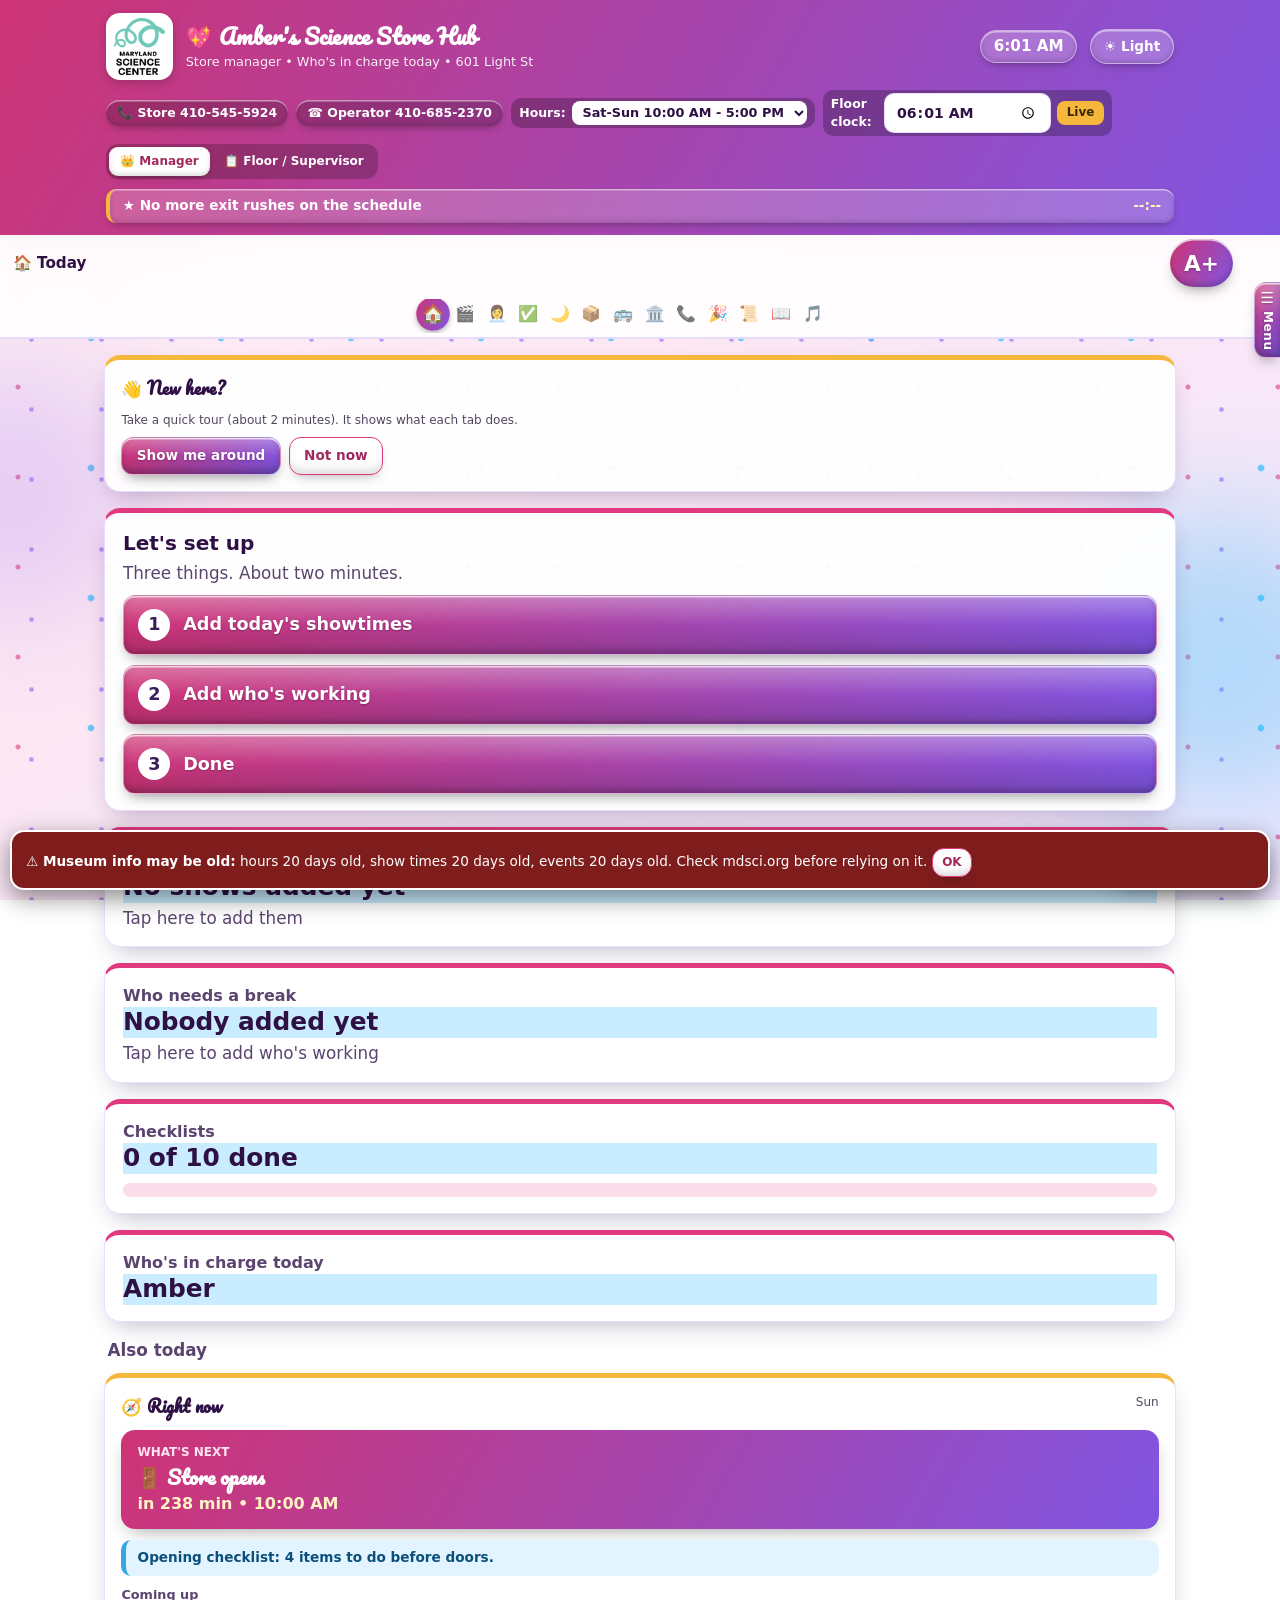
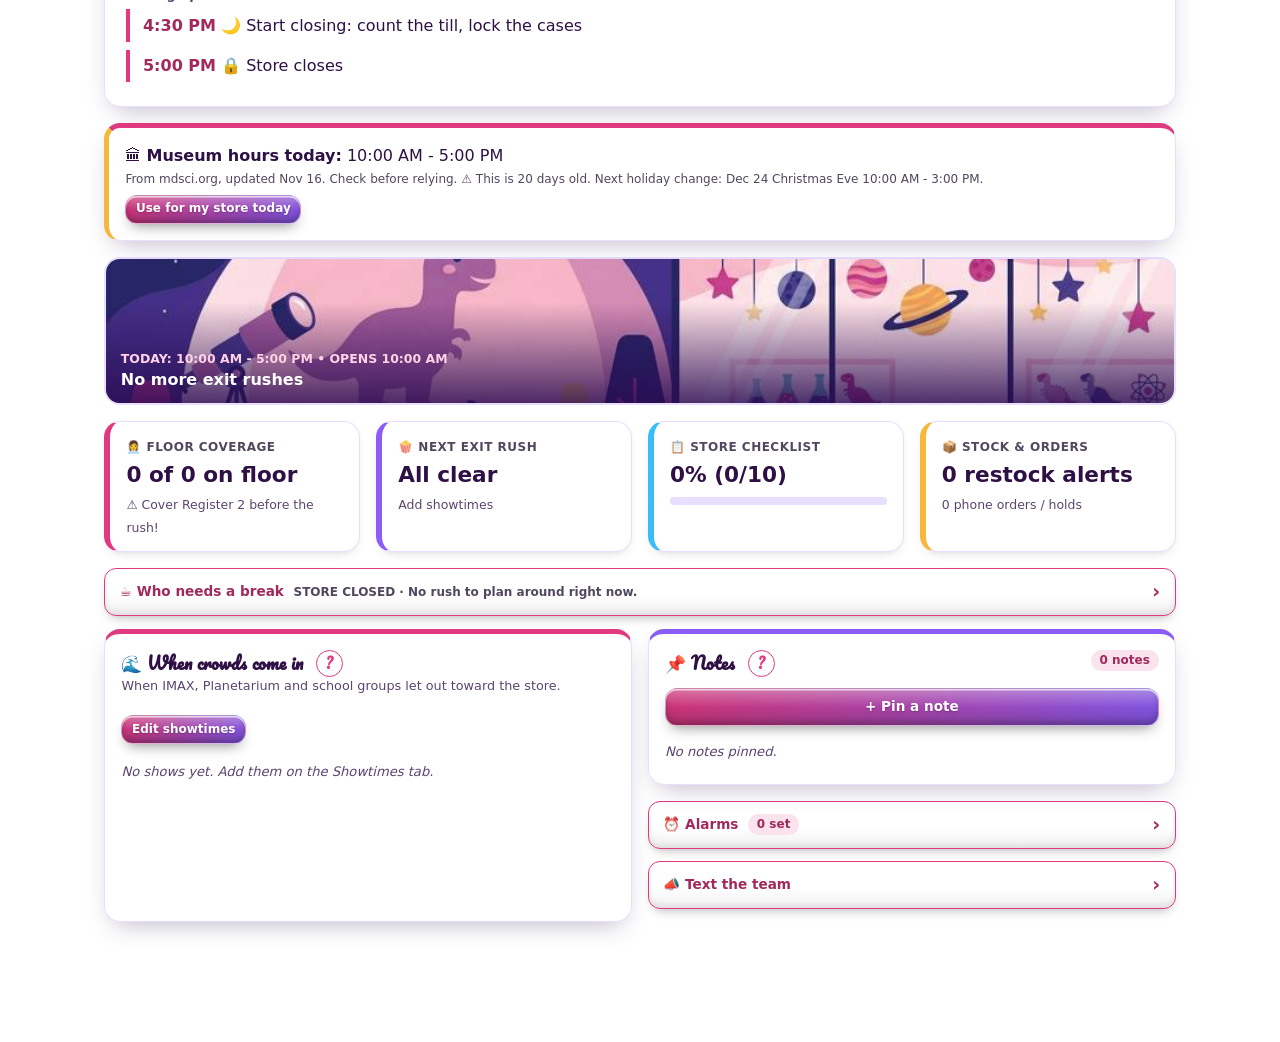
==== commit 86639657: "Alarms pop-out: Done button no longer covers the "0 set" badge Co-Authored-By: Claude Sonnet 5.5 <no" ====
--- a/index.html
+++ b/index.html
@@ -233,7 +233,7 @@
 #dstart .sheet{max-height:100vh;min-height:60vh}
 /* touch screens: every tappable control is at least 44px tall (gloves, rush, big thumbs) */
 @media(pointer:coarse){.btn,.btn.sm,.pill,.x,.tab{min-height:44px}.btn,.btn.sm,.pill,.x{display:inline-flex;align-items:center;justify-content:center}.x{min-width:44px}.item input[type=checkbox],input[type=checkbox]{min-width:28px;min-height:28px}}
-#dstart .ds-top{position:sticky;top:0;z-index:5;background:var(--solid);margin:-1.1rem -1.1rem .4rem;padding:.7rem 1.1rem .4rem;display:flex;justify-content:flex-end;border-radius:22px 22px 0 0}
+#dstart .ds-top{position:sticky;top:.3rem;z-index:5;background:none;margin:0;padding:0;height:0;overflow:visible;display:flex;align-items:flex-start;justify-content:flex-end}#dstart .ds-top .btn{flex:none;height:auto;min-height:2.2rem}#dstart .ds-top .btn{box-shadow:0 2px 8px rgba(0,0,0,.25);background:var(--solid)}#dstart .ds-h{padding-right:5.5rem}
 .modal#lockM{z-index:170}
 .lk-in{width:100%;font-size:1.6rem;letter-spacing:.5rem;text-align:center;padding:.6rem;border-radius:12px;border:2px solid var(--p);background:var(--solid);color:var(--ink);margin:.4rem 0}
 .lk-msg{min-height:1.3rem;color:var(--ink);font-weight:700;margin:.2rem 0 .5rem}
@@ -266,6 +266,7 @@
 #pop .hd h2:empty{display:none}
 #pop .hd .btn{margin-left:auto}
 #popBody .card{margin:0!important}
+#popBody .card>.hd:first-child{padding-right:4.8rem}
 #popBody .form{margin:0}
 button.hclock{font-family:inherit;color:inherit;cursor:pointer;line-height:inherit}
 /* readable text inside pop-out sheets in dark mode (all Looks) */
@@ -436,6 +437,21 @@
 body[data-edge=era] .card::after,body[data-edge=era] #menuPanel::after{content:"";position:absolute;inset:0;padding:14px;pointer-events:none;z-index:1;border-radius:inherit;background:var(--eh) top left/56px 14px repeat-x,var(--eh) bottom left/56px 14px repeat-x,var(--ev) top left/14px 56px repeat-y,var(--ev) top right/14px 56px repeat-y;-webkit-mask:linear-gradient(#000 0 0) content-box,linear-gradient(#000 0 0);-webkit-mask-composite:xor;mask:linear-gradient(#000 0 0) content-box exclude,linear-gradient(#000 0 0)}
 @media print{body[data-edge] .card::after{display:none}}
 
+/* themed pop-out sheets: translucent, tinted, still readable */
+body .modal .sheet{background:color-mix(in srgb,color-mix(in srgb,var(--p) 7%,var(--solid)) 93%,transparent);-webkit-backdrop-filter:blur(14px) saturate(1.2);backdrop-filter:blur(14px) saturate(1.2);border:1.5px solid color-mix(in srgb,var(--p) 35%,transparent);border-bottom:0;box-shadow:0 -10px 40px color-mix(in srgb,var(--p) 30%,transparent),0 0 0 1px color-mix(in srgb,var(--s) 25%,transparent) inset}
+body .modal .sheet::before{content:"";display:block;height:5px;margin:-1.1rem -1.1rem .8rem;border-radius:22px 22px 0 0;background:linear-gradient(90deg,var(--p),var(--s))}
+body .modal .sheet>.hd:first-child,body .modal #popSheet>.hd:first-child{display:contents!important;background:none!important;border:0!important}
+body .modal .sheet>.hd:first-child>.btn,body .modal .sheet>.hd:first-child>.x{float:right;position:sticky;top:.4rem;z-index:6;margin:-2.5rem 0 0 .6rem;background-color:var(--solid);box-shadow:0 2px 8px rgba(0,0,0,.22)}
+body .modal .sheet>.hd:first-child>h2{margin-top:0;padding-right:5rem}
+#dstart .ds-top{display:block!important}#dstart .ds-top .btn{float:right}
+#popBody .form,#popBody form.form{background:transparent!important;border:0!important;padding:0!important;margin:0!important;-webkit-backdrop-filter:none!important;backdrop-filter:none!important}
+#popBody{padding-top:.2rem}
+@media(min-width:700px){body .modal .sheet{border-bottom:1.5px solid color-mix(in srgb,var(--p) 35%,transparent)}body .modal .sheet::before{border-radius:22px 22px 0 0}}
+.swg{display:flex;flex-wrap:wrap;gap:.45rem;margin-top:.2rem}
+.swp{display:inline-flex;align-items:center;gap:.45rem;min-height:44px;padding:.3rem .8rem .3rem .45rem;font-weight:700}
+.swp.on{outline:2.5px solid var(--p);outline-offset:1px;font-weight:800}
+.swd{width:1.5rem;height:1.5rem;border-radius:50%;border:2px solid rgba(0,0,0,.45);box-shadow:0 0 0 1.5px rgba(255,255,255,.7);flex:none}
+.swp.on .swd::after{content:"\2713";display:flex;align-items:center;justify-content:center;height:100%;font-size:.9rem;font-weight:900;color:#fff;mix-blend-mode:difference}
 </style>
 </head>
 <body data-look="lover">
@@ -1805,7 +1821,16 @@
 
 
 /* ---------- batch 1: lists, groups, wristbands, procedures ---------- */
-const WBC=[['Red','#e5484d'],['Orange','#f76b15'],['Yellow','#f5d90a'],['Green','#30a46c'],['Teal','#12a594'],['Blue','#0090ff'],['Purple','#8e4ec6'],['Pink','#e93d82'],['Gold','#d9a21b'],['Silver','#a1a1aa'],['White','#ffffff'],['Black','#1a1a1a']];
+function swInit(id,none){const sel=$(id);if(!sel||sel.dataset.sw)return;sel.dataset.sw='1';sel.style.display='none';sel.setAttribute('aria-hidden','true');sel.tabIndex=-1;
+ if(sel.parentNode)sel.parentNode.style.gridColumn='1/-1';
+ const g=document.createElement('div');g.className='swg';g.id=id+'Sw';g.setAttribute('role','radiogroup');g.setAttribute('aria-label','Wristband color');
+ const all=(none?[['','#ffffff','No band']]:[]).concat(WBC.map(c=>[c[0],c[1],c[0]]));
+ g.innerHTML=all.map(c=>`<button type="button" class="pill swp" role="radio" data-sv="${esc(c[0])}"><i class="swd" style="background:${c[1]}"></i>${esc(c[2])}</button>`).join('');
+ g.addEventListener('click',e=>{const b=e.target.closest('.swp');if(!b)return;sel.value=b.dataset.sv;swSync(id)});
+ sel.insertAdjacentElement('afterend',g);swSync(id)}
+function swSync(id){const sel=$(id),g=$(id+'Sw');if(!sel||!g)return;g.querySelectorAll('.swp').forEach(b=>{const on=b.dataset.sv===sel.value;b.classList.toggle('on',on);b.setAttribute('aria-checked',on?'true':'false')})}
+setInterval(()=>{try{swSync('gBand');swSync('wColor')}catch(e){}},400);
+const WBC=[['Red','#e5484d'],['Orange','#f76b15'],['Yellow','#f5d90a'],['Green','#30a46c'],['Teal','#12a594'],['Blue','#0090ff'],['Purple','#8e4ec6'],['Pink','#e93d82'],['Gold','#d9a21b'],['Silver','#a1a1aa'],['White','#ffffff'],['Black','#1a1a1a'],['Other / mixed','conic-gradient(#e5484d,#f5d90a,#30a46c,#0090ff,#8e4ec6,#e5484d)']];
 const wbHex=n=>(WBC.find(c=>c[0]===n)||[0,'#999'])[1];
 const wbChip=n=>`<span class="wb" style="background:${wbHex(n)}"></span>`;
 const todayISO=()=>{const d=new Date();return new Date(d-d.getTimezoneOffset()*60000).toISOString().slice(0,10)};
@@ -1861,6 +1886,7 @@
  const opts=WBC.map(c=>`<option>${c[0]}</option>`).join('');
  if(!$('gBand').options.length)$('gBand').innerHTML='<option value="">No band</option>'+opts;
  if(!$('wColor').options.length)$('wColor').innerHTML=opts;
+ swInit('gBand',true);swInit('wColor',false);
  const l=S.groups.filter(g=>grpF==='all'||(grpF==='today'?g.date===t:g.date>=t)).sort((a,b)=>(a.date+a.time).localeCompare(b.date+b.time));
  $('grpList').innerHTML=l.length?l.map(g=>`<div class="item"><div class="tt"><b>${tx(g.name)}</b> ${g.date===t?'<span class="badge hot">TODAY</span>':`<span class="badge">${prettyDate(g.date)}</span>`}<div class="small">\u{1F552} ${m12(t2m(g.time))}${g.count?' • '+esc(g.count)+' people':''}${g.band?' • '+wbChip(g.band)+esc(g.band)+' band':''}</div>${g.note?`<div class="small">${esc(g.note)}</div>`:''}</div><div class="row"><button class="x" data-a="grpE" data-id="${g.id}" aria-label="Edit">✎</button><button class="x" data-a="grpD" data-id="${g.id}" aria-label="Delete">✕</button></div></div>`).join(''):'<div class="empty">'+(grpF==='today'?'No groups today.':'No groups here.')+'</div>';
  const wb=S.wrist||(S.wrist={date:'',items:[]});
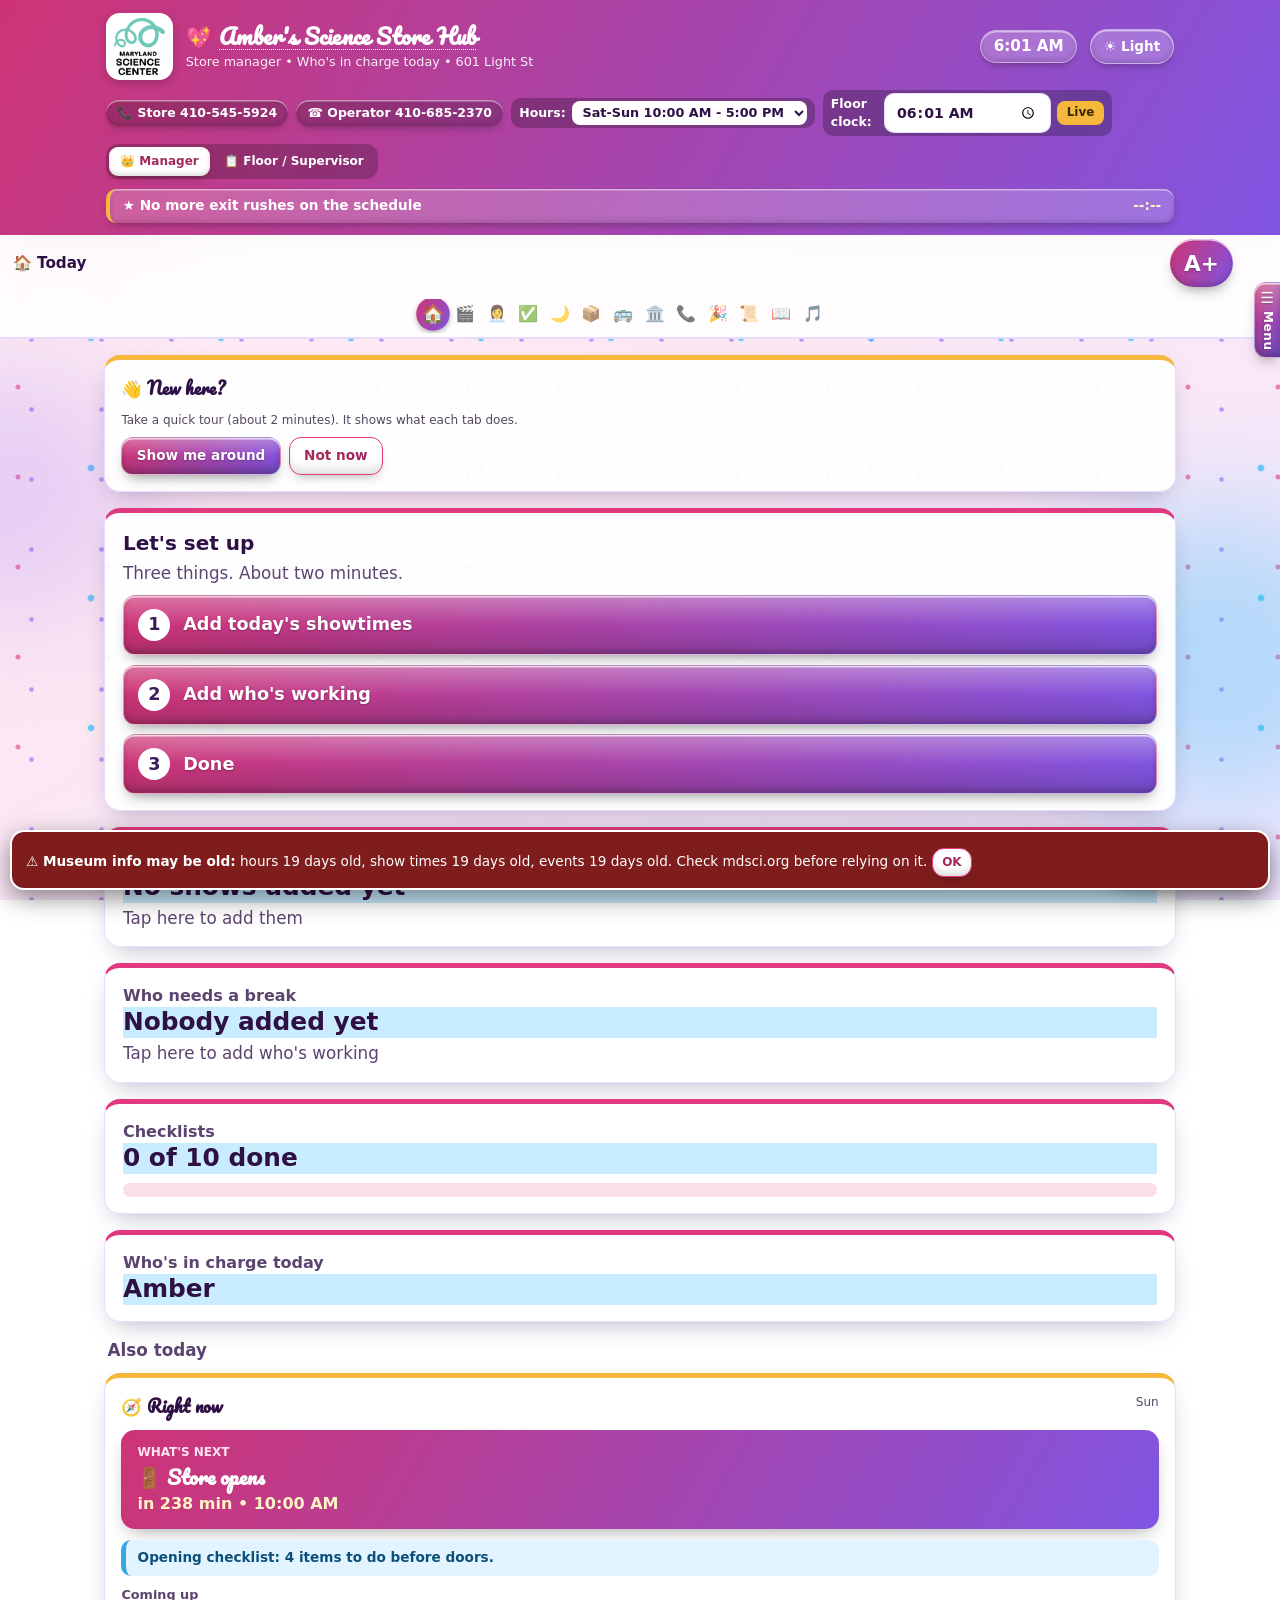
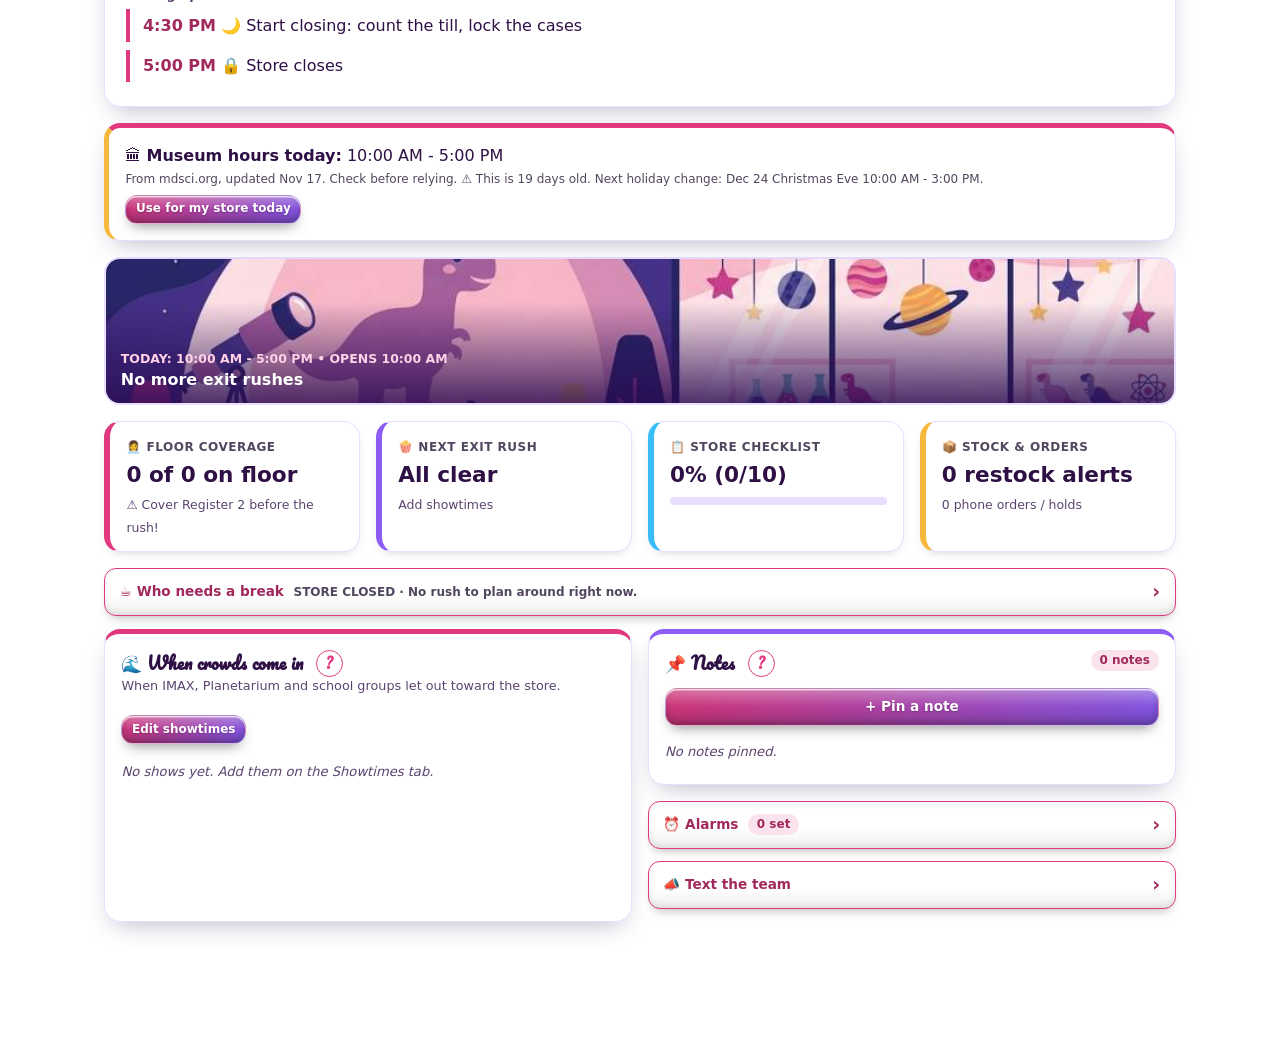
==== commit a7859612: "App rename, Send app link, 15 new Looks, header on one line, review fixes - Tap the app name to rena" ====
--- a/index.html
+++ b/index.html
@@ -31,6 +31,22 @@
 body[data-look=midnights]{--p:#4338ca;--s:#7c3aed;--t:#f59e0b;--gold:#fbbf24;--ink:#1e1b4b;--soft:#4b4380;--muted:#7f79b0;--bg1:#e7e8ff;--bg2:#efe6ff;--bg3:#fff7e0;--line:rgba(67,56,202,.25)}
 body[data-look=ttpd]{--p:#3d3d3d;--s:#6b5b4b;--t:#b0a59a;--gold:#d8cfc4;--ink:#1f1a14;--soft:#4d443a;--muted:#857b70;--bg1:#f7f4ef;--bg2:#ece7df;--bg3:#faf8f5;--line:rgba(61,61,61,.25)}
 body[data-look=showgirl]{--p:#d9480f;--s:#0f9d8a;--t:#f7b32b;--ink:#3a1a0a;--soft:#6b4331;--muted:#a1806f;--bg1:#fff1e6;--bg2:#e4faf5;--bg3:#fff8e8;--line:rgba(217,72,15,.25)}
+body[data-look=redblack]{--p:#b91c1c;--s:#111111;--t:#ef4444;--ink:#1a0a0a;--soft:#5a2d2d;--muted:#8f6b6b;--bg1:#fdeeee;--bg2:#f3e1e1;--bg3:#faf6f6;--line:rgba(185,28,28,.25)}
+body[data-look=purpleblack]{--p:#6d28d9;--s:#0f0a1a;--t:#a78bfa;--ink:#140a24;--soft:#47306b;--muted:#7d6a9c;--bg1:#f3edff;--bg2:#e8def9;--bg3:#f8f5fd;--line:rgba(109,40,217,.25)}
+body[data-look=goldarmor]{--p:#b91c1c;--s:#92400e;--t:#f5b700;--gold:#f5b700;--ink:#2a0e0a;--soft:#6b3a2a;--muted:#a07a68;--bg1:#fff4e0;--bg2:#fbe6c8;--bg3:#fffaf0;--line:rgba(185,28,28,.25)}
+body[data-look=starshield]{--p:#1d4ed8;--s:#b91c1c;--t:#93c5fd;--ink:#0b1b3a;--soft:#34507f;--muted:#6f86ab;--bg1:#eaf1ff;--bg2:#e0e8fb;--bg3:#f6f8ff;--line:rgba(29,78,216,.25)}
+body[data-look=gamma]{--p:#15803d;--s:#6d28d9;--t:#86efac;--ink:#0a2412;--soft:#2f5a3b;--muted:#6a8f74;--bg1:#e9f8ee;--bg2:#efe8fb;--bg3:#f5fbf7;--line:rgba(21,128,61,.25)}
+body[data-look=cityhero]{--p:#c81e1e;--s:#1e40af;--t:#60a5fa;--ink:#14142e;--soft:#43436b;--muted:#7c7ca0;--bg1:#fdecec;--bg2:#e6ecfb;--bg3:#f8f7fc;--line:rgba(200,30,30,.25)}
+body[data-look=thunder]{--p:#1e40af;--s:#475569;--t:#fbbf24;--gold:#fbbf24;--ink:#0c1a3d;--soft:#3a4f80;--muted:#7283a8;--bg1:#eaf0ff;--bg2:#f1f3f7;--bg3:#fff8e1;--line:rgba(30,64,175,.25)}
+body[data-look=laserblue]{--p:#0369a1;--s:#0f172a;--t:#38bdf8;--ink:#08203a;--soft:#2f5675;--muted:#6a8aa5;--bg1:#e6f5ff;--bg2:#dcecf7;--bg3:#f3faff;--line:rgba(3,105,161,.25)}
+body[data-look=lasergreen]{--p:#15803d;--s:#052e16;--t:#4ade80;--ink:#06240f;--soft:#2c5a3a;--muted:#68927a;--bg1:#e7f9ec;--bg2:#dcf0e2;--bg3:#f4fcf6;--line:rgba(21,128,61,.25)}
+body[data-look=deepspace]{--p:#1e293b;--s:#0e7490;--t:#22d3ee;--ink:#0b1220;--soft:#3b4a63;--muted:#74829a;--bg1:#eef2f7;--bg2:#e2e8f0;--bg3:#f6f9fc;--line:rgba(30,41,59,.25)}
+body[data-look=desert]{--p:#a16207;--s:#1e3a8a;--t:#fcd34d;--ink:#2a1a05;--soft:#6b5230;--muted:#a08a68;--bg1:#fbf3dc;--bg2:#f3e7c8;--bg3:#fdf9ec;--line:rgba(161,98,7,.25)}
+body[data-look=rebel]{--p:#c2410c;--s:#1e3a8a;--t:#fb923c;--ink:#2b1205;--soft:#6b3d22;--muted:#a37a62;--bg1:#fff0e5;--bg2:#fde3d0;--bg3:#fff8f2;--line:rgba(194,65,12,.25)}
+body[data-look=wolfpurple]{--p:#390039;--s:#7a1f93;--t:#b666d2;--gold:#b8c4d0;--ink:#1a041a;--soft:#4a2a52;--muted:#7f6a86;--bg1:#f6eef8;--bg2:#ecdff0;--bg3:#faf6fb;--line:rgba(57,0,57,.25)}
+body[data-look=wolfnight]{--p:#390039;--s:#0a0a0f;--t:#b666d2;--gold:#b8c4d0;--ink:#12061a;--soft:#3f2a4a;--muted:#7a6a88;--bg1:#f4eef7;--bg2:#e6dcec;--bg3:#f9f6fb;--line:rgba(57,0,57,.25)}
+body[data-look=wolfglow]{--p:#8a3fa8;--s:#0a0a0f;--t:#b666d2;--gold:#b8c4d0;--ink:#17061f;--soft:#4a2d58;--muted:#806a90;--bg1:#f7eefb;--bg2:#ecdcf4;--bg3:#fbf6fd;--line:rgba(138,63,168,.25)}
+body[data-mode=dark][data-look=wolfpurple],body[data-mode=dark][data-look=wolfnight]{--p:#8a3fa8}
 #wallPat{position:fixed;inset:0;z-index:-1;pointer-events:none}
 body[data-bg=sparkle] #wallPat{background-image:radial-gradient(circle at 20% 30%,color-mix(in srgb,var(--p) 60%,transparent) 0 2px,transparent 3px),radial-gradient(circle at 70% 60%,color-mix(in srgb,var(--t) 75%,transparent) 0 2.5px,transparent 4px),radial-gradient(circle at 45% 85%,color-mix(in srgb,var(--s) 60%,transparent) 0 1.5px,transparent 3px);background-size:90px 90px,130px 130px,70px 70px}
 body[data-bg=dots] #wallPat{background-image:radial-gradient(color-mix(in srgb,var(--p) 22%,transparent) 2px,transparent 3px);background-size:26px 26px}
@@ -307,7 +323,7 @@
 .nbig{font-size:1.25rem;font-weight:800;line-height:1.25;margin:.15rem 0}.nt{font-weight:700;color:#fff3c4}
 .al{display:flex;justify-content:space-between;align-items:center;gap:.6rem;border-left:5px solid;border-radius:10px;padding:.5rem .7rem;margin-bottom:.45rem;font-size:.85rem;font-weight:600}
 .al.red{background:#ffe3ec;border-color:#e0397f;color:#7a0f33}.al.amber{background:#fff3d1;border-color:#e8b730;color:#6b4a00}.al.blue{background:#e1f4ff;border-color:#38a6e0;color:#0b4f7a}.al.green{background:#d9f7e8;border-color:#2fb36b;color:#0f5c34}
-@media(max-width:520px){.htitle h1{font-size:1.1rem}.logo img{height:3rem}}
+@media(max-width:520px){.htitle h1{font-size:1.1rem}.logo img{height:3rem}.htop .logo{order:1}.htop .hclock{order:2;margin-left:auto}.htop .gear{order:3}.htop .htitle{order:4;flex:1 1 100%;min-width:0}}
 
 .wb{display:inline-block;width:1rem;height:1rem;border-radius:50%;border:2px solid rgba(0,0,0,.28);vertical-align:-.2rem;margin-right:.2rem}
 details.sop{display:block}details.sop summary{cursor:pointer;list-style:none}details.sop summary::-webkit-details-marker{display:none}
@@ -395,6 +411,8 @@
 .alsoLbl{font-weight:800;color:var(--soft);margin:.2rem .2rem .7rem;font-size:1.05rem}
 body.glass{--surface:color-mix(in srgb,var(--solid) var(--gp),transparent);--card:color-mix(in srgb,var(--solid) var(--gp),transparent)}
 body.glass .card,body.glass .kpi,body.glass .item,body.glass .wave,body.glass .acc,body.glass .contact,body.glass .form,body.glass .hint,body.glass .pill,body.glass .drop,body.glass nav.tabs{-webkit-backdrop-filter:blur(var(--gb));backdrop-filter:blur(var(--gb))}
+/* a blur inside a blurred card made Android Chrome skip painting part of the card: blur only the outer card */
+body.glass .card :is(.card,.kpi,.item,.wave,.acc,.contact,.form,.hint,.pill,.drop),body.glass .modal .sheet :is(.card,.kpi,.item,.wave,.acc,.contact,.form,.hint,.pill,.drop){-webkit-backdrop-filter:none;backdrop-filter:none}
 body.glass input[type=text],body.glass input[type=tel],body.glass input[type=time],body.glass input[type=number],body.glass input[type=url],body.glass select,body.glass textarea,body.glass .tbox,body.glass .sheet,body.glass .hsel select,body.glass .hsel input{background:var(--solid)}
 body.glass .tbox::before{background:var(--solid)}
 body.glass .btn.alt,body.glass .btn.red,body.glass .qh{background-color:var(--solid)}
@@ -463,7 +481,7 @@
  <div class="hwrap">
   <div class="htop">
    <div class="logo"><img alt="Maryland Science Center" src="[data-uri]"></div>
-   <div class="htitle"><h1><span id="lookEmoji">💖</span> Amber's Science Store Hub</h1><p>Store manager &bull; Who's in charge today &bull; 601 Light St</p></div>
+   <div class="htitle"><h1><span id="lookEmoji">💖</span> <span id="appName" role="button" tabindex="0" data-a="nameEdit" aria-label="App name. Tap to rename" style="cursor:pointer;display:inline-block;padding:.65rem .3rem;margin:-.65rem -.3rem;text-decoration:underline dotted;text-decoration-thickness:1px;text-underline-offset:4px;max-width:100%;overflow-wrap:anywhere">Amber's Science Store Hub</span></h1><div class="row" id="nameRow" style="display:none;margin:.3rem 0"><input type="text" id="nameIn" maxlength="40" aria-label="Name of your app" placeholder="Name of your app" style="flex:1;min-width:9rem"><button class="btn sm" data-a="nameSave">Save</button><button class="btn sm alt" data-a="nameReset">Original name</button></div><p>Store manager &bull; Who's in charge today &bull; 601 Light St</p></div>
    <button type="button" class="hclock" id="clock" data-a="popOpen" data-v="alarmCard" aria-label="Open alarms">--:--</button>
    <button class="gear" data-a="mode" id="modeBtn">&#9728;&#65039; Light</button>
   </div>
@@ -956,6 +974,8 @@
    <p><b>Sticky notes:</b> the gold button makes notes you can drag around any tab.</p>
    <p><b>Floor clock:</b> follows the real time. Change it to practice a busy day, tap Live to go back.</p>
    <p><b>Import a document:</b> on the Docs tab, pick a Word, Excel, PDF, CSV or text file (or paste text). Tap "Auto-sort it for me" and the app guesses where each part belongs: showtimes, groups, contacts or steps. You see a preview first. Nothing is saved until you confirm.</p>
+   <p><b>Send app link:</b> on the Staff tab, tap Send app link under a person who has a cell number. It opens a text with a link. When they open it, their app is named for them (for example Dave's Science Store app).</p>
+   <p><b>Rename the app:</b> tap the name at the very top, type your own name, and tap Save. It is saved on this phone only.</p>
    <p><b>Small header on phones:</b> the "Store info" button shows or hides the phone chips and hours so your screen has more room.</p>
    <p><b>Museum showtimes:</b> a helper reads the public IMAX and Planetarium schedule once a day. Today's shows fill in by themselves, unless you made your own list. To use another day, pick it on the Showtimes tab and tap "Use these shows for my day". Your own shows are replaced, so the app asks you to tap twice.</p>
    <p><b>Museum hours:</b> a helper refreshes them once a day. The card shows when it last updated.</p></div></div>
@@ -985,7 +1005,7 @@
 const FS={cozy:1,roomy:1.12,big:1.28,huge:1.45},SIZES=['cozy','roomy','big','huge'];
 const BIGTABS=['today','shows','staff','tasks','lists'];
 const TABS=[['today','\u{1F3E0}','Today'],['shows','\u{1F3AC}','Showtimes'],['staff','\u{1F469}‍\u{1F4BC}','Staff'],['tasks','✅','Checklists & Register'],['lists','\u{1F319}','Closing & Walks'],['stock','\u{1F4E6}','Stock & Orders'],['groups','\u{1F68C}','Groups & Wristbands'],['mod','\u{1F3DB}️',"Who's in charge today"],['dials','\u{1F4DE}','Phone numbers'],['events','\u{1F389}','Events'],['sop','\u{1F4DC}','How-to steps'],['docs','\u{1F4D6}','Docs'],['music','\u{1F3B5}','Music']];
-const LOOKS=[['lover','Lover','\u{1F496}','#e0397f','#8b5cf6'],['debut','Taylor Swift','\u{1F3B8}','#0a8591','#3d9b5a'],['fearless','Fearless','\u{1F49B}','#b07300','#f2c94c'],['speaknow','Speak Now','\u{1F49C}','#8e44ad','#c06bd6'],['red','Red','\u{1F9E3}','#b3122e','#d9a066'],['e1989','1989','\u{1F54A}️','#0b84c6','#f7d56b'],['rep','reputation','\u{1F40D}','#334155','#22a06b'],['folklore','folklore','\u{1F332}','#5b6b5a','#c9b99a'],['evermore','evermore','\u{1F342}','#9a4a1f','#d9a441'],['midnights','Midnights','\u{1F319}','#4338ca','#f59e0b'],['ttpd','The Tortured Poets Department','\u{1F58B}️','#3d3d3d','#b0a59a'],['showgirl','The Life of a Showgirl','\u{1F9E1}','#d9480f','#0f9d8a'],['mint','Science Center Mint','\u{1F9EA}','#0f8f82','#2b6fd6']];
+const LOOKS=[['lover','Lover','\u{1F496}','#e0397f','#8b5cf6'],['debut','Taylor Swift','\u{1F3B8}','#0a8591','#3d9b5a'],['fearless','Fearless','\u{1F49B}','#b07300','#f2c94c'],['speaknow','Speak Now','\u{1F49C}','#8e44ad','#c06bd6'],['red','Red','\u{1F9E3}','#b3122e','#d9a066'],['e1989','1989','\u{1F54A}️','#0b84c6','#f7d56b'],['rep','reputation','\u{1F40D}','#334155','#22a06b'],['folklore','folklore','\u{1F332}','#5b6b5a','#c9b99a'],['evermore','evermore','\u{1F342}','#9a4a1f','#d9a441'],['midnights','Midnights','\u{1F319}','#4338ca','#f59e0b'],['ttpd','The Tortured Poets Department','\u{1F58B}️','#3d3d3d','#b0a59a'],['showgirl','The Life of a Showgirl','\u{1F9E1}','#d9480f','#0f9d8a'],['redblack','Red Alert','\u{1F525}','#b91c1c','#111111'],['purpleblack','Shadow Purple','\u{1F987}','#6d28d9','#0f0a1a'],['goldarmor','Gold Armor','\u{1F6E1}️','#b91c1c','#92400e'],['starshield','Star Shield','⭐','#1d4ed8','#b91c1c'],['gamma','Gamma Green','\u{1F4AA}','#15803d','#6d28d9'],['cityhero','City Hero','\u{1F577}️','#c81e1e','#1e40af'],['thunder','Thunder','⚡','#1e40af','#475569'],['laserblue','Laser Blue','\u{1F535}','#0369a1','#0f172a'],['lasergreen','Laser Green','\u{1F7E2}','#15803d','#052e16'],['deepspace','Deep Space','\u{1F680}','#1e293b','#0e7490'],['desert','Twin Suns','\u{1F3DC}️','#a16207','#1e3a8a'],['rebel','Rebel Orange','\u{1F6F8}','#c2410c','#1e3a8a'],['wolfpurple','WolfTechLabs Purple','\u{1F43A}','#390039','#b666d2'],['wolfnight','Wolf Night','\u{1F311}','#390039','#0a0a0f'],['wolfglow','Wolf Glow','\u{1F52E}','#b666d2','#0a0a0f'],['mint','Science Center Mint','\u{1F9EA}','#0f8f82','#2b6fd6']];
 const CUSTOM_VARS=['--p','--s','--t','--ink','--soft','--muted','--bg1','--bg2','--bg3','--line'];
 const EMOJIS=['\u{1F4BF}','\u{1F496}','\u{1F98B}','\u{1F339}','\u{1F308}','\u{1F319}','⭐','\u{1F342}','\u{1F338}','\u{1F525}','\u{1F54A}️','\u{1F40D}','\u{1F3B8}','\u{1F5A4}','\u{1F499}','\u{1F49C}','\u{1F49B}','\u{1F9E1}','❤️','\u{1F49A}'];
 function lum(h){const c=[1,3,5].map(i=>{const v=parseInt(h.substr(i,2),16)/255;return v<=.03928?v/12.92:Math.pow((v+.055)/1.055,2.4)});return .2126*c[0]+.7152*c[1]+.0722*c[2]}
@@ -1007,7 +1027,7 @@
 /* ---------- readability guard ----------
    Works out how see-through the picture wash and the cards may be so text always keeps at least 4.5:1 contrast.
    The sliders keep what the person chose; only what is drawn on screen is firmed up when needed. */
-const LOOKINK={lover:['#2e1045','#5b4570','#85739a'],debut:['#12332e','#3a5f58','#6f908a'],fearless:['#4a2a05','#7a5320','#a58b61'],speaknow:['#3a1450','#664080','#9a7fb0'],red:['#4a0d12','#7a3a3f','#a67b7e'],e1989:['#0c2a47','#37597a','#6f8aa5'],rep:['#0f172a','#475569','#78879a'],folklore:['#2b2f2b','#555c55','#8a918a'],evermore:['#3a1d0c','#6e4a33','#a58770'],midnights:['#1e1b4b','#4b4380','#7f79b0'],ttpd:['#1f1a14','#4d443a','#857b70'],showgirl:['#3a1a0a','#6b4331','#a1806f'],mint:['#0f2f3a','#33596a','#6a8c98']};
+const LOOKINK={lover:['#2e1045','#5b4570','#85739a'],debut:['#12332e','#3a5f58','#6f908a'],fearless:['#4a2a05','#7a5320','#a58b61'],speaknow:['#3a1450','#664080','#9a7fb0'],red:['#4a0d12','#7a3a3f','#a67b7e'],e1989:['#0c2a47','#37597a','#6f8aa5'],rep:['#0f172a','#475569','#78879a'],folklore:['#2b2f2b','#555c55','#8a918a'],evermore:['#3a1d0c','#6e4a33','#a58770'],midnights:['#1e1b4b','#4b4380','#7f79b0'],ttpd:['#1f1a14','#4d443a','#857b70'],showgirl:['#3a1a0a','#6b4331','#a1806f'],redblack:['#1a0a0a','#5a2d2d','#8f6b6b'],purpleblack:['#140a24','#47306b','#7d6a9c'],goldarmor:['#2a0e0a','#6b3a2a','#a07a68'],starshield:['#0b1b3a','#34507f','#6f86ab'],gamma:['#0a2412','#2f5a3b','#6a8f74'],cityhero:['#14142e','#43436b','#7c7ca0'],thunder:['#0c1a3d','#3a4f80','#7283a8'],laserblue:['#08203a','#2f5675','#6a8aa5'],lasergreen:['#06240f','#2c5a3a','#68927a'],deepspace:['#0b1220','#3b4a63','#74829a'],desert:['#2a1a05','#6b5230','#a08a68'],rebel:['#2b1205','#6b3d22','#a37a62'],wolfpurple:['#1a041a','#4a2a52','#7f6a86'],wolfnight:['#12061a','#3f2a4a','#7a6a88'],wolfglow:['#17061f','#4a2d58','#806a90'],mint:['#0f2f3a','#33596a','#6a8c98']};
 const DARKINK=['#e8e6e3','#c8c3bc','#9a948a'];
 const RG={px:null,id:null,t:.4,g:0,adj:false,worst:21,min:4.6};
 const h2r=h=>[1,3,5].map(i=>parseInt(h.substr(i,2),16));
@@ -1437,7 +1457,7 @@
   return `<div class="card c2" style="padding:.8rem"><div class="hd" style="margin-bottom:.4rem"><div><b>${tx(p.name)}</b><div class="small">${esc(p.role)} &bull; ${esc(p.zone)}</div></div><div class="row"><span class="badge ${badge}">${esc(p.status)}</span><button class="btn sm alt mgr" data-a="edStaff" data-id="${p.id}">Edit</button><button class="x mgr" data-a="stD" data-id="${p.id}">✕</button></div></div>
   <div class="small" style="margin-bottom:.4rem">\u{1F552} ${esc(p.shift)} &nbsp; ☕ Break ${esc(p.brk)}</div>${brkLine(p,list)}
   <div class="pills" style="margin-bottom:.4rem">${ST.map(s=>`<button class="pill ${p.status===s?'on':''}" data-a="stS" data-id="${p.id}" data-v="${s}">${s}</button>`).join('')}</div>
-  <div class="row"><input type="text" data-a="stTask" data-id="${p.id}" value="${esc(p.task)}" placeholder="Task for ${esc(p.name.replace(EX,'').split(' ')[0])}..." style="flex:1">${p.phone?`<a class="btn sm" href="sms:${esc(p.phone)}?&body=${body}">Text Task</a>`:'<span class="small">add cell to text</span>'}</div>${p.phone?`<div class="small" style="margin-top:.25rem">Cell: ${esc(p.phone)}</div>`:''}</div>`}).join(''):'<div class="empty">Nobody scheduled for '+S.day+'. Add someone above.</div>';
+  <div class="row"><input type="text" data-a="stTask" data-id="${p.id}" value="${esc(p.task)}" placeholder="Task for ${esc(p.name.replace(EX,'').split(' ')[0])}..." style="flex:1">${p.phone?`<a class="btn sm" href="sms:${esc(p.phone)}?&body=${body}">Text Task</a>`:'<span class="small">add cell to text</span>'}</div>${p.phone?`<div class="row mgr" style="margin-top:.3rem"><a class="btn sm alt mgr" href="sms:${esc(p.phone)}?&body=${linkBody(p)}">Send app link</a></div>`:''}${p.phone?`<div class="small" style="margin-top:.25rem">Cell: ${esc(p.phone)}</div>`:''}</div>`}).join(''):'<div class="empty">Nobody scheduled for '+S.day+'. Add someone above.</div>';
  $('liveList').innerHTML=S.live_tasks.length?S.live_tasks.map(t=>`<div class="item ${t.done?'done':''}"><input type="checkbox" data-a="liveT" data-id="${t.id}" ${t.done?'checked':''}><div class="tt">${t.pri==='Urgent'?'<span class="badge hot">URGENT</span> ':''}${tx(t.text)}<div class="small">For: ${esc(t.who||'Anyone')}</div></div><button class="x mgr" data-a="liveD" data-id="${t.id}">✕</button></div>`).join(''):'<div class="empty">No live tasks.</div>'
 }
 function renderShows(){
@@ -1745,7 +1765,7 @@
 function calcTill(){let tot=0;TILL.forEach(t=>{tot+=(parseFloat(S.till[t[0]])||0)*t[2]});const st=parseFloat(S.till.start)||0;$('tTotal').textContent=money(tot);$('tDrop').textContent=money(tot-st)}
 const TF=['Pacifico','Caveat','Playfair Display','Great Vibes','Abril Fatface','Poppins','Pirata One','Cormorant Garamond','EB Garamond','Josefin Sans','Special Elite','Limelight','Fredoka'];
 const BF=['Nunito','Atkinson Hyperlegible','Poppins','Fredoka'];
-const LOOKFONT={lover:'Pacifico',debut:'Caveat',fearless:'Playfair Display',speaknow:'Great Vibes',red:'Abril Fatface',e1989:'Poppins',rep:'Pirata One',folklore:'Cormorant Garamond',evermore:'EB Garamond',midnights:'Josefin Sans',ttpd:'Special Elite',showgirl:'Limelight',mint:'Fredoka'};
+const LOOKFONT={lover:'Pacifico',debut:'Caveat',fearless:'Playfair Display',speaknow:'Great Vibes',red:'Abril Fatface',e1989:'Poppins',rep:'Pirata One',folklore:'Cormorant Garamond',evermore:'EB Garamond',midnights:'Josefin Sans',ttpd:'Special Elite',showgirl:'Limelight',redblack:'Pirata One',purpleblack:'Josefin Sans',goldarmor:'Playfair Display',starshield:'Poppins',gamma:'Fredoka',cityhero:'Poppins',thunder:'Abril Fatface',laserblue:'Josefin Sans',lasergreen:'Josefin Sans',deepspace:'Poppins',desert:'Special Elite',rebel:'Poppins',wolfpurple:'Poppins',wolfnight:'Josefin Sans',wolfglow:'Poppins',mint:'Fredoka'};
 const SYS='system-ui,-apple-system,"Segoe UI",Roboto,Helvetica,Arial,sans-serif';
 const REGD=new Set();function regFonts(){try{gfLoad(S.gFonts||[])}catch(e){}(S.myFonts||[]).forEach(f=>{if(REGD.has(f.fam))return;REGD.add(f.fam);try{const ff=new FontFace(f.fam,'url('+f.data+')');ff.load().then(x=>{document.fonts.add(x);applyFonts()}).catch(()=>{})}catch(e){}})}
 function applyFonts(){const rs=document.documentElement.style,q=n=>'"'+n+'"',my=n=>(S.myFonts||[]).some(f=>f.fam===n);
@@ -1789,6 +1809,21 @@
  lover:heart(14,7,5,a)+heart(42,7,4,b),
  ttpd:`<path d="M2 7H12M17 7H21M26 7H44M49 7H52" ${W} stroke="${a}" stroke-width="1.7"/><circle cx="7" cy="3" r="1" fill="${b}"/><circle cx="33" cy="11.2" r="1.2" fill="${b}"/>`,
  showgirl:[7,21,35,49].map((x,i)=>`<polygon points="${x},2 ${x+4},7 ${x},12 ${x-4},7" fill="${i%2?b:a}"/>`).join('')+star4(14,7,2,b)+star4(42,7,2,a),
+ redblack:`<path d="M2 11L7 3L12 11M16 11L21 3L26 11M30 11L35 3L40 11M44 11L49 3L54 11" ${W} stroke="${a}" stroke-width="2"/><circle cx="14" cy="11.5" r="1" fill="${b}"/><circle cx="42" cy="11.5" r="1" fill="${b}"/>`,
+ purpleblack:star4(10,7,5,b)+[24,40,52].map((x,i)=>`<polygon points="${x},3 ${x+3.5},7 ${x},11 ${x-3.5},7" fill="${i%2?b:a}"/>`).join(''),
+ goldarmor:[8,22,36,50].map((x,i)=>`<polygon points="${x-4},4 ${x+4},4 ${x+6.5},7 ${x+4},10 ${x-4},10 ${x-6.5},7" fill="${i%2?b:a}"/>`).join(''),
+ starshield:star5(10,7,5.2,a)+star5(28,7,5.2,b)+star5(46,7,5.2,a),
+ gamma:`<circle cx="9" cy="7" r="3.6" ${W} stroke="${a}" stroke-width="1.6"/><circle cx="9" cy="7" r="1" fill="${b}"/><circle cx="28" cy="7" r="3.6" ${W} stroke="${b}" stroke-width="1.6"/><circle cx="28" cy="7" r="1" fill="${a}"/><circle cx="47" cy="7" r="3.6" ${W} stroke="${a}" stroke-width="1.6"/><circle cx="47" cy="7" r="1" fill="${b}"/>`,
+ cityhero:`<path d="M7 2V12M7 7H21M21 2V12M35 2V12M35 7H49M49 2V12" ${W} stroke="${a}" stroke-width="1.3"/><circle cx="28" cy="7" r="2" fill="${b}"/><circle cx="14" cy="3" r="1.1" fill="${b}"/><circle cx="42" cy="11" r="1.1" fill="${b}"/>`,
+ thunder:[8,28,48].map((x,i)=>`<polygon points="${x+1},1 ${x-4},8 ${x-.5},8 ${x-2},13 ${x+4.5},6 ${x+.5},6 ${x+3},1" fill="${i%2?b:a}"/>`).join(''),
+ laserblue:`<path d="M0 7H56" ${W} stroke="${a}" stroke-width="3.4" opacity=".55"/><path d="M0 7H56" ${W} stroke="${b}" stroke-width="1.2"/><circle cx="14" cy="7" r="1.6" fill="${a}"/><circle cx="42" cy="7" r="1.6" fill="${a}"/>`,
+ lasergreen:`<path d="M2 7H20M26 7H40M46 7H54" ${W} stroke="${a}" stroke-width="2.4"/><path d="M2 7H20M26 7H40M46 7H54" ${W} stroke="${b}" stroke-width=".8"/>`,
+ deepspace:star4(8,5,4,a)+star4(46,9,3.4,a)+`<circle cx="28" cy="7" r="3.6" fill="${b}"/><ellipse cx="28" cy="7" rx="7.5" ry="1.8" ${W} stroke="${a}" stroke-width="1.1" transform="rotate(-18 28 7)"/><circle cx="18" cy="10.5" r="1" fill="${b}"/><circle cx="52" cy="4" r="1.1" fill="${b}"/>`,
+ desert:`<path d="M0 11Q8 4 16 11T32 11T48 11T56 11" ${W} stroke="${a}" stroke-width="1.8"/><circle cx="40" cy="4.2" r="2.4" fill="${b}"/><circle cx="48" cy="5.6" r="1.6" fill="${b}"/>`,
+ rebel:[8,22,36,50].map((x,i)=>`<polygon points="${x},3 ${x+5},11 ${x-5},11" fill="${i%2?b:a}"/>`).join(''),
+ wolfpurple:[8,22,36,50].map((x,i)=>`<polygon points="${x},2.5 ${x+5},5 ${x+5},9.5 ${x},12 ${x-5},9.5 ${x-5},5" ${W} stroke="${i%2?b:a}" stroke-width="1.7"/>`).join('')+`<circle cx="15" cy="7.2" r="1.3" fill="${b}"/><circle cx="29" cy="7.2" r="1.3" fill="${a}"/><circle cx="43" cy="7.2" r="1.3" fill="${b}"/>`,
+ wolfnight:`<path d="M0 10H11L15 4H29L33 10H44L48 4H56" ${W} stroke="${a}" stroke-width="1.8"/><circle cx="15" cy="4" r="1.5" fill="${b}"/><circle cx="33" cy="10" r="1.5" fill="${b}"/><circle cx="48" cy="4" r="1.5" fill="${b}"/>`,
+ wolfglow:star4(9,7,5.2,a)+star4(28,7,4,b)+star4(47,7,5.2,a)+`<circle cx="18" cy="10.5" r="1.1" fill="${b}"/><circle cx="38" cy="3.8" r="1.1" fill="${b}"/>`,
  mint:`<circle cx="8" cy="7" r="3.4" ${W} stroke="${a}" stroke-width="1.4"/><circle cx="20" cy="4" r="1.6" fill="${b}"/><circle cx="30" cy="8" r="4" ${W} stroke="${a}" stroke-width="1.4"/><circle cx="42" cy="10" r="1.5" fill="${b}"/><circle cx="50" cy="5" r="2.4" ${W} stroke="${a}" stroke-width="1.4"/>`};
  return M[k]||M.mint}
 function edgeApply(){const m=S.edge||'none';document.body.dataset.edge=m;if(m!=='era')return;const cs=getComputedStyle(document.body),g=n=>{const v=cs.getPropertyValue(n).trim();return /^(#[0-9a-f]{3,8}|rgba?\([^)]*\))$/i.test(v)?v:'#888888'};
@@ -1817,7 +1852,15 @@
 function renderRole(){if(lockOn()&&!UNLOCKED)S.role='floor';document.body.classList.toggle('floor',S.role==='floor');$('rM').classList.toggle('on',S.role==='manager');$('rF').classList.toggle('on',S.role==='floor');if(S.role==='floor'&&S.tab==='mod')S.tab='today'}
 function renderHeaderInputs(){$('preset').value=S.preset;$('customHrs').style.display=S.preset==='custom'?'inline':'none';$('cOpen').value=S.cOpen;$('cClose').value=S.cClose;$('sim').value=S.live?m12x():S.sim}
 function m12x(){const d=new Date();return String(d.getHours()).padStart(2,'0')+':'+String(d.getMinutes()).padStart(2,'0')}
-function renderAll(){dailyReset();applyBig();applyHrs();renderRole();renderLook();renderHeaderInputs();renderTabs();renderSimple();renderNotes();renderStaff();renderShows();renderTasks();renderStock();renderMod();renderEvents();renderMusic();renderDocs();renderDials();renderLists();renderHist();renderGroups();renderSop();ctEditUI();grpEditUI();$('cPrice').value=S.calc.price;$('cDisc').value=S.calc.disc;renderCalc();buildTill();renderStickies();renderAlarms();renderWalls();renderTeam();$('myEmoji').innerHTML=EMOJIS.map(e=>`<option>${e}</option>`).join('');lastMin=-1;tick()}
+const APPDEF="Amber's Science Store Hub";
+const NAMEBAD=/[^\p{L}\p{N}\p{M} .'’-]/gu;
+function cleanName(x,max){return String(x==null?'':x).replace(NAMEBAD,'').replace(/\s+/g,' ').trim().slice(0,max)}
+function appName(){return (typeof S.appName==='string'&&S.appName.trim())?S.appName.trim().slice(0,40):APPDEF}
+function renderAppName(){const n=appName(),e=$('appName');if(e){e.textContent=n;e.setAttribute('aria-label',n+'. Tap to rename')}document.title=(n===APPDEF)?"Amber's MSC Hub - Science Store":n+' - Science Store'}
+document.addEventListener('keydown',e=>{const t=e.target;if(!t)return;
+ if(t.id==='nameIn'){if(e.key==='Enter'){e.preventDefault();const b=document.querySelector('[data-a=nameSave]');if(b)b.click()}else if(e.key==='Escape'){$('nameRow').style.display='none';$('appName').focus()}}
+ else if(t.id==='appName'&&(e.key==='Enter'||e.key===' ')){e.preventDefault();t.click()}});
+function renderAll(){renderAppName();dailyReset();applyBig();applyHrs();renderRole();renderLook();renderHeaderInputs();renderTabs();renderSimple();renderNotes();renderStaff();renderShows();renderTasks();renderStock();renderMod();renderEvents();renderMusic();renderDocs();renderDials();renderLists();renderHist();renderGroups();renderSop();ctEditUI();grpEditUI();$('cPrice').value=S.calc.price;$('cDisc').value=S.calc.disc;renderCalc();buildTill();renderStickies();renderAlarms();renderWalls();renderTeam();$('myEmoji').innerHTML=EMOJIS.map(e=>`<option>${e}</option>`).join('');lastMin=-1;tick()}
 
 
 /* ---------- batch 1: lists, groups, wristbands, procedures ---------- */
@@ -2185,6 +2228,9 @@
  case'copyBackup':copyText(JSON.stringify(exportS()),'Backup copied');S.lastBackup=Date.now();bkBannerRender();break;
  case'undoDo':{if(!UNDO)return;try{const lk=S.lock;S=fixShape(Object.assign(defaults(),JSON.parse(UNDO)));S.lock=lk;renderAll();save();toast('Brought it back')}catch(e){toast('Could not undo')}UNDO=null;const ub=$('undoBar');if(ub)ub.style.display='none';return}
  case'staleOk':S.staleSnooze=todayISO();{const b=$('staleBar');if(b)b.remove()}break;
+ case'nameEdit':{const r=$('nameRow'),i=$('nameIn');r.style.display='flex';i.value=appName();i.focus();i.select();break}
+ case'nameSave':{let v=$('nameIn').value.replace(/\s+/g,' ').trim().slice(0,40);S.appName=(v===APPDEF)?'':v;save();$('nameRow').style.display='none';renderAppName();toast(v?'Name saved':'Original name is back');$('appName').focus();break}
+ case'nameReset':S.appName='';save();$('nameRow').style.display='none';renderAppName();toast('Original name is back');$('appName').focus();break;
  case'bigToggle':S.big=!S.big;applyBig();toast(S.big?'Big buttons are on':'Big buttons are off');break;
  case'restore':{let p;try{p=JSON.parse($('backupBox').value.trim())}catch(e){toast('That backup text did not work');return}
   if(!validBackup(p)){toast('That backup text did not work');return}
@@ -2230,7 +2276,13 @@
 async function tlUnpack(t){const mode=t.charAt(0),b64=t.slice(1).replace(/-/g,'+').replace(/_/g,'/'),bin=atob(b64),bytes=Uint8Array.from(bin,c=>c.charCodeAt(0));if(mode==='z'){if(!window.DecompressionStream)throw new Error('nz');const ds=new Blob([bytes]).stream().pipeThrough(new DecompressionStream('deflate-raw'));return new TextDecoder().decode(await new Response(ds).arrayBuffer())}if(mode!=='r')throw new Error('mode');return new TextDecoder().decode(bytes)}
 async function teamLink(){return location.href.split('#')[0]+'#team='+await tlPack(teamUpdate())}
 function tvShow(txt){const el=$('tvBody');el.innerHTML=esc(txt).split('\n').map(l=>/^(TEAM UPDATE|[A-Z][A-Z ]+:)/.test(l)?'<b>'+l+'</b>':l).join('\n');el.dataset.raw=txt;$('teamView').classList.add('show')}
-async function checkTeamLink(){const h=location.hash;if(h.indexOf('#team=')!==0)return;const t=h.slice(6);try{history.replaceState(null,'',location.href.split('#')[0])}catch(e){}try{const txt=await tlUnpack(t);if(!txt||txt.indexOf('TEAM UPDATE')!==0)throw new Error('bad');tvShow(txt)}catch(e){toast('That team link could not be read. Ask for a new one.')}}
+function appLinkUrl(){return location.href.split('#')[0].split('?')[0]}
+function linkBody(p){try{const f=String(p.name||'').replace(EX,'').split(' ')[0];const g=Array.from(cleanName(f,40)).slice(0,20).join('');return encodeURIComponent('Hi '+(g||'there')+'! Here is your Science Store app: '+appLinkUrl()+(g?'#name='+encodeURIComponent(g):'')+'  Open it in Chrome. Then tap the Chrome menu and choose Add to Home screen.')}catch(e){return ''}}
+function applyNameLink(raw){let n='';try{n=decodeURIComponent(raw)}catch(e){n=raw}
+ n=Array.from(cleanName(n,200)).slice(0,20).join('').trim();
+ try{history.replaceState(null,'',location.href.split('#')[0])}catch(e){}
+ if(!n)return;if(typeof S.appName==='string'&&S.appName.trim()){toast('This app already has a name. Tap the name at the top to change it.');return}S.appName=n+"'s Science Store app";save();renderAppName();toast('Your app is now named '+S.appName)}
+async function checkTeamLink(){const h=location.hash;if(h.indexOf('#name=')===0){applyNameLink(h.slice(6));return}if(h.indexOf('#team=')!==0)return;const t=h.slice(6);try{history.replaceState(null,'',location.href.split('#')[0])}catch(e){}try{const txt=await tlUnpack(t);if(!txt||txt.indexOf('TEAM UPDATE')!==0)throw new Error('bad');tvShow(txt)}catch(e){toast('That team link could not be read. Ask for a new one.')}}
 window.addEventListener('hashchange',checkTeamLink);
 /* pop-out: a card or an add-form moves into one shared sheet when opened and goes back when closed. Live players are left where they are, because moving them would stop the music. */
 const PCARDS=[['teamCard','',''],['alarmCard','','#alarmCount'],['brkCard','#brkBox',''],['mscEv','',''],['mpCard','','']];
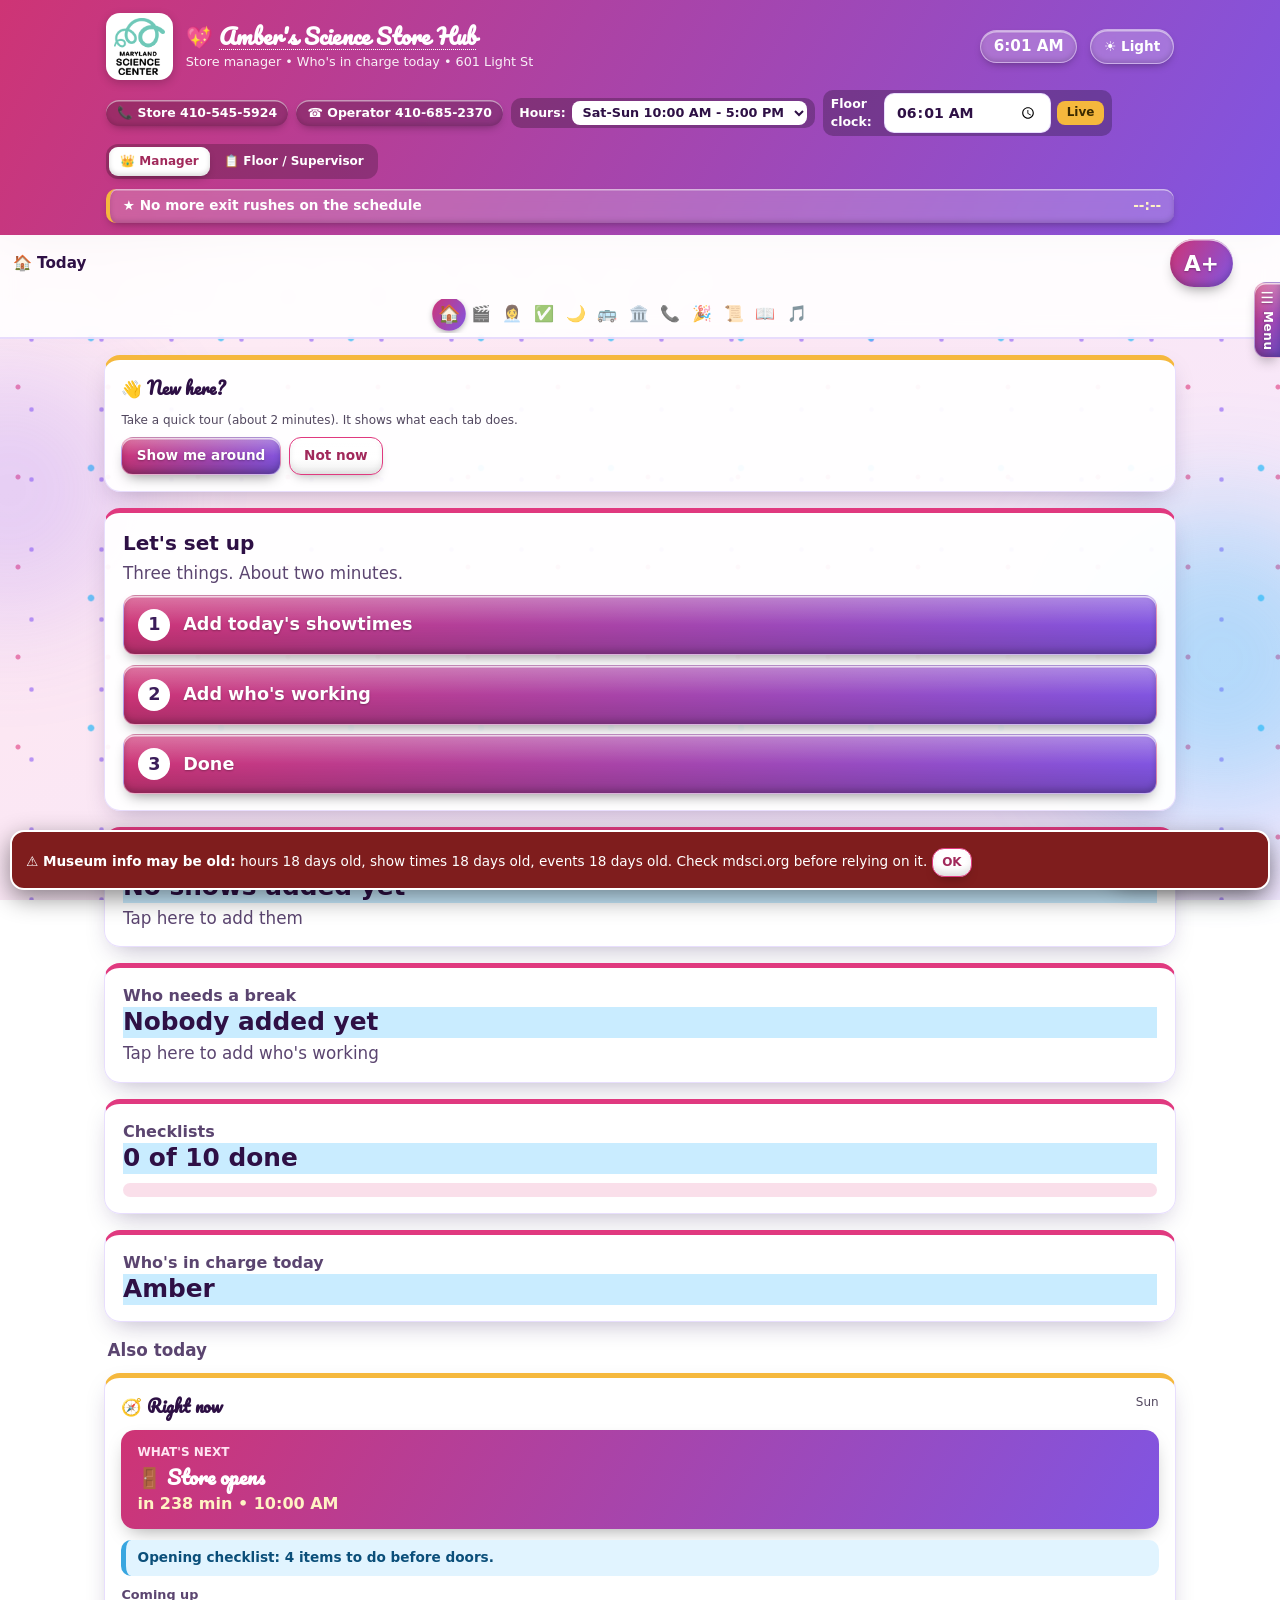
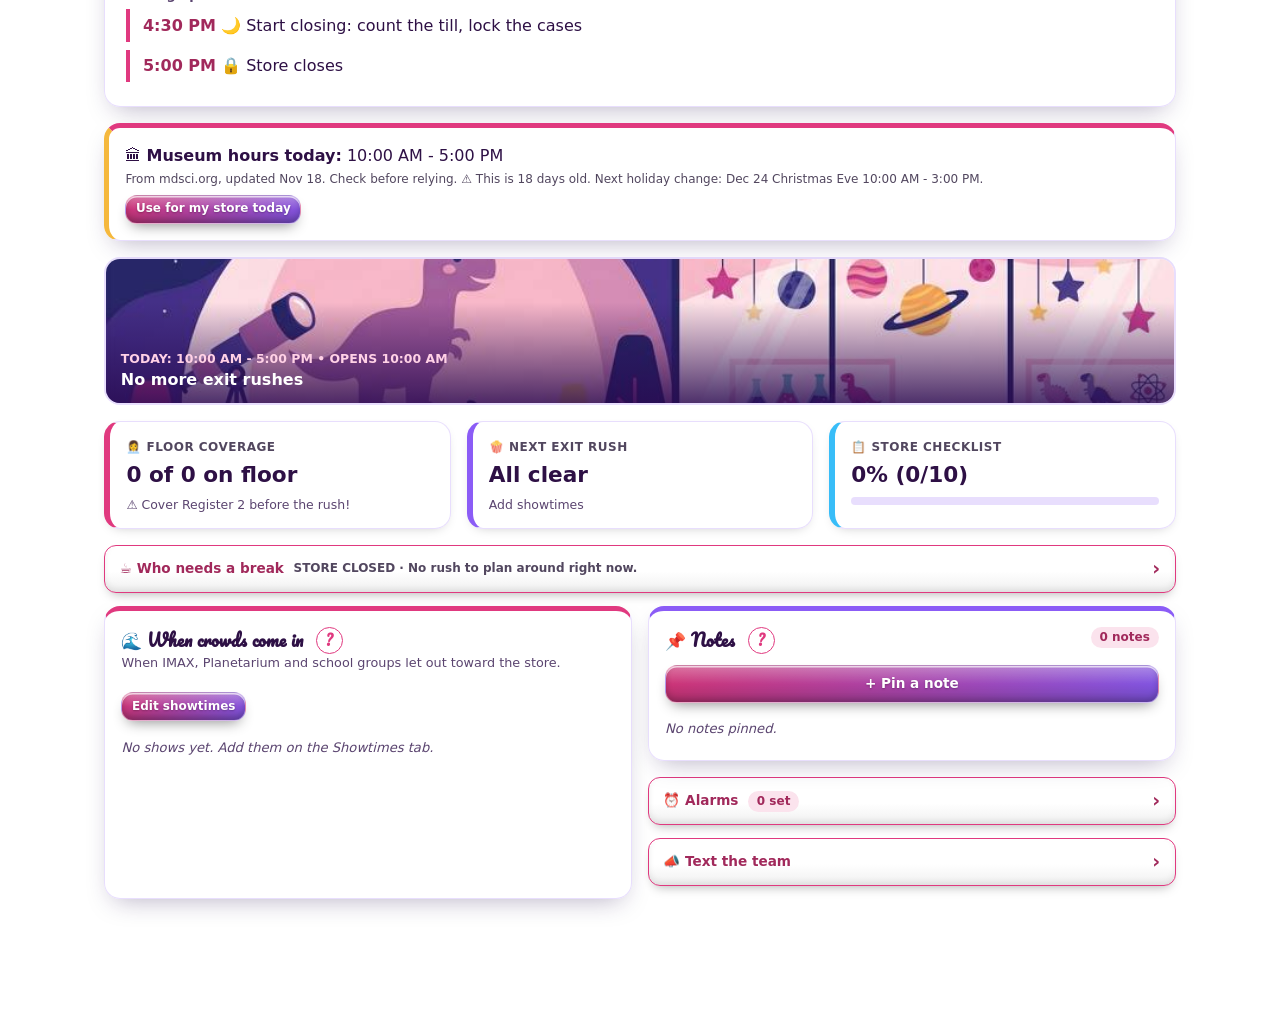
==== commit 06c10b6c: "Hide Stock & Orders tab; add "You missed" alarm banner - Stock & Orders tab hidden (STOCKOFF switch," ====
--- a/index.html
+++ b/index.html
@@ -43,6 +43,8 @@
 body[data-look=deepspace]{--p:#1e293b;--s:#0e7490;--t:#22d3ee;--ink:#0b1220;--soft:#3b4a63;--muted:#74829a;--bg1:#eef2f7;--bg2:#e2e8f0;--bg3:#f6f9fc;--line:rgba(30,41,59,.25)}
 body[data-look=desert]{--p:#a16207;--s:#1e3a8a;--t:#fcd34d;--ink:#2a1a05;--soft:#6b5230;--muted:#a08a68;--bg1:#fbf3dc;--bg2:#f3e7c8;--bg3:#fdf9ec;--line:rgba(161,98,7,.25)}
 body[data-look=rebel]{--p:#c2410c;--s:#1e3a8a;--t:#fb923c;--ink:#2b1205;--soft:#6b3d22;--muted:#a37a62;--bg1:#fff0e5;--bg2:#fde3d0;--bg3:#fff8f2;--line:rgba(194,65,12,.25)}
+body.stockoff .stkhelp{display:none}
+img.lkwolf{height:1.5em;width:1.5em;vertical-align:-.4em;background:#000;border-radius:.32em;padding:.1em;box-sizing:border-box}
 body[data-look=wolfpurple]{--p:#390039;--s:#7a1f93;--t:#b666d2;--gold:#b8c4d0;--ink:#1a041a;--soft:#4a2a52;--muted:#7f6a86;--bg1:#f6eef8;--bg2:#ecdff0;--bg3:#faf6fb;--line:rgba(57,0,57,.25)}
 body[data-look=wolfnight]{--p:#390039;--s:#0a0a0f;--t:#b666d2;--gold:#b8c4d0;--ink:#12061a;--soft:#3f2a4a;--muted:#7a6a88;--bg1:#f4eef7;--bg2:#e6dcec;--bg3:#f9f6fb;--line:rgba(57,0,57,.25)}
 body[data-look=wolfglow]{--p:#8a3fa8;--s:#0a0a0f;--t:#b666d2;--gold:#b8c4d0;--ink:#17061f;--soft:#4a2d58;--muted:#806a90;--bg1:#f7eefb;--bg2:#ecdcf4;--bg3:#fbf6fd;--line:rgba(138,63,168,.25)}
@@ -649,6 +651,9 @@
      <div class="grid" style="grid-template-columns:1fr 1fr 1fr;gap:.5rem"><input type="number" id="skQty" placeholder="On hand" min="0" step="1" inputmode="numeric" required><input type="number" id="skPt" placeholder="Reorder at" min="0" step="1" inputmode="numeric" required><select id="skVen" aria-label="Vendor"></select></div>
      <button class="btn" type="submit">Save item</button></form>
     <div id="stkList"></div></div>
+  <div class="card c2 mgr" id="lxCard"><div class="hd"><div><h2>&#128260; Send counts back to Lightspeed</h2><div class="sub">Pick a fresh Lightspeed product file (Catalog, Products, Export list). The app shows what is different from your Stock Counts. You tick what to send and get a file to import in Lightspeed. Read on this device only.</div></div></div>
+    <div class="row"><input type="file" id="lxFile" accept=".csv,.xlsx,.txt" style="flex:1"></div>
+    <div id="lxOut"></div></div>
   <div class="card c2" id="venCard"><div class="hd"><div><h2>&#128222; Vendors</h2><div class="sub">Who you order from. Pick one on each stock item.</div></div></div>
     <form class="form mgr" data-f="ven"><div class="grid" style="grid-template-columns:1fr 1fr;gap:.5rem"><input type="text" id="vnName" placeholder="Vendor name" required><input type="tel" id="vnPhone" placeholder="Phone"></div><input type="text" id="vnNote" placeholder="Note (order day, contact name...)"><button class="btn" type="submit">+ Add vendor</button></form>
     <div id="venList"></div></div>
@@ -976,6 +981,7 @@
    <p><b>Import a document:</b> on the Docs tab, pick a Word, Excel, PDF, CSV or text file (or paste text). Tap "Auto-sort it for me" and the app guesses where each part belongs: showtimes, groups, contacts or steps. You see a preview first. Nothing is saved until you confirm.</p>
    <p><b>Send app link:</b> on the Staff tab, tap Send app link under a person who has a cell number. It opens a text with a link. When they open it, their app is named for them (for example Dave's Science Store app).</p>
    <p><b>Rename the app:</b> tap the name at the very top, type your own name, and tap Save. It is saved on this phone only.</p>
+   <p class="stkhelp"><b>Send counts to Lightspeed:</b> on Stock & Orders, use the Send counts back card. Pick a fresh Lightspeed product file, tick the counts to send, and tap Make the Lightspeed file. Then import that file in Lightspeed.</p>
    <p><b>Small header on phones:</b> the "Store info" button shows or hides the phone chips and hours so your screen has more room.</p>
    <p><b>Museum showtimes:</b> a helper reads the public IMAX and Planetarium schedule once a day. Today's shows fill in by themselves, unless you made your own list. To use another day, pick it on the Showtimes tab and tap "Use these shows for my day". Your own shows are replaced, so the app asks you to tap twice.</p>
    <p><b>Museum hours:</b> a helper refreshes them once a day. The card shows when it last updated.</p></div></div>
@@ -1005,12 +1011,12 @@
 const FS={cozy:1,roomy:1.12,big:1.28,huge:1.45},SIZES=['cozy','roomy','big','huge'];
 const BIGTABS=['today','shows','staff','tasks','lists'];
 const TABS=[['today','\u{1F3E0}','Today'],['shows','\u{1F3AC}','Showtimes'],['staff','\u{1F469}‍\u{1F4BC}','Staff'],['tasks','✅','Checklists & Register'],['lists','\u{1F319}','Closing & Walks'],['stock','\u{1F4E6}','Stock & Orders'],['groups','\u{1F68C}','Groups & Wristbands'],['mod','\u{1F3DB}️',"Who's in charge today"],['dials','\u{1F4DE}','Phone numbers'],['events','\u{1F389}','Events'],['sop','\u{1F4DC}','How-to steps'],['docs','\u{1F4D6}','Docs'],['music','\u{1F3B5}','Music']];
-const LOOKS=[['lover','Lover','\u{1F496}','#e0397f','#8b5cf6'],['debut','Taylor Swift','\u{1F3B8}','#0a8591','#3d9b5a'],['fearless','Fearless','\u{1F49B}','#b07300','#f2c94c'],['speaknow','Speak Now','\u{1F49C}','#8e44ad','#c06bd6'],['red','Red','\u{1F9E3}','#b3122e','#d9a066'],['e1989','1989','\u{1F54A}️','#0b84c6','#f7d56b'],['rep','reputation','\u{1F40D}','#334155','#22a06b'],['folklore','folklore','\u{1F332}','#5b6b5a','#c9b99a'],['evermore','evermore','\u{1F342}','#9a4a1f','#d9a441'],['midnights','Midnights','\u{1F319}','#4338ca','#f59e0b'],['ttpd','The Tortured Poets Department','\u{1F58B}️','#3d3d3d','#b0a59a'],['showgirl','The Life of a Showgirl','\u{1F9E1}','#d9480f','#0f9d8a'],['redblack','Red Alert','\u{1F525}','#b91c1c','#111111'],['purpleblack','Shadow Purple','\u{1F987}','#6d28d9','#0f0a1a'],['goldarmor','Gold Armor','\u{1F6E1}️','#b91c1c','#92400e'],['starshield','Star Shield','⭐','#1d4ed8','#b91c1c'],['gamma','Gamma Green','\u{1F4AA}','#15803d','#6d28d9'],['cityhero','City Hero','\u{1F577}️','#c81e1e','#1e40af'],['thunder','Thunder','⚡','#1e40af','#475569'],['laserblue','Laser Blue','\u{1F535}','#0369a1','#0f172a'],['lasergreen','Laser Green','\u{1F7E2}','#15803d','#052e16'],['deepspace','Deep Space','\u{1F680}','#1e293b','#0e7490'],['desert','Twin Suns','\u{1F3DC}️','#a16207','#1e3a8a'],['rebel','Rebel Orange','\u{1F6F8}','#c2410c','#1e3a8a'],['wolfpurple','WolfTechLabs Purple','\u{1F43A}','#390039','#b666d2'],['wolfnight','Wolf Night','\u{1F311}','#390039','#0a0a0f'],['wolfglow','Wolf Glow','\u{1F52E}','#b666d2','#0a0a0f'],['mint','Science Center Mint','\u{1F9EA}','#0f8f82','#2b6fd6']];
+const LOOKS=[['lover','Lover','\u{1F496}','#e0397f','#8b5cf6'],['debut','Taylor Swift','\u{1F3B8}','#0a8591','#3d9b5a'],['fearless','Fearless','\u{1F49B}','#b07300','#f2c94c'],['speaknow','Speak Now','\u{1F49C}','#8e44ad','#c06bd6'],['red','Red','\u{1F9E3}','#b3122e','#d9a066'],['e1989','1989','\u{1F54A}️','#0b84c6','#f7d56b'],['rep','reputation','\u{1F40D}','#334155','#22a06b'],['folklore','folklore','\u{1F332}','#5b6b5a','#c9b99a'],['evermore','evermore','\u{1F342}','#9a4a1f','#d9a441'],['midnights','Midnights','\u{1F319}','#4338ca','#f59e0b'],['ttpd','The Tortured Poets Department','\u{1F58B}️','#3d3d3d','#b0a59a'],['showgirl','The Life of a Showgirl','\u{1F9E1}','#d9480f','#0f9d8a'],['redblack','Red Alert','\u{1F525}','#b91c1c','#111111'],['purpleblack','Shadow Purple','\u{1F987}','#6d28d9','#0f0a1a'],['goldarmor','Gold Armor','\u{1F6E1}️','#b91c1c','#92400e'],['starshield','Star Shield','⭐','#1d4ed8','#b91c1c'],['gamma','Gamma Green','\u{1F4AA}','#15803d','#6d28d9'],['cityhero','City Hero','\u{1F577}️','#c81e1e','#1e40af'],['thunder','Thunder','⚡','#1e40af','#475569'],['laserblue','Laser Blue','\u{1F535}','#0369a1','#0f172a'],['lasergreen','Laser Green','\u{1F7E2}','#15803d','#052e16'],['deepspace','Deep Space','\u{1F680}','#1e293b','#0e7490'],['desert','Twin Suns','\u{1F3DC}️','#a16207','#1e3a8a'],['rebel','Rebel Orange','\u{1F6F8}','#c2410c','#1e3a8a'],['wolfpurple','WolfTechLabs Purple','LOGO','#390039','#b666d2'],['wolfnight','Wolf Night','\u{1F311}','#390039','#0a0a0f'],['wolfglow','Wolf Glow','\u{1F52E}','#b666d2','#0a0a0f'],['mint','Science Center Mint','\u{1F9EA}','#0f8f82','#2b6fd6']];
 const CUSTOM_VARS=['--p','--s','--t','--ink','--soft','--muted','--bg1','--bg2','--bg3','--line'];
 const EMOJIS=['\u{1F4BF}','\u{1F496}','\u{1F98B}','\u{1F339}','\u{1F308}','\u{1F319}','⭐','\u{1F342}','\u{1F338}','\u{1F525}','\u{1F54A}️','\u{1F40D}','\u{1F3B8}','\u{1F5A4}','\u{1F499}','\u{1F49C}','\u{1F49B}','\u{1F9E1}','❤️','\u{1F49A}'];
 function lum(h){const c=[1,3,5].map(i=>{const v=parseInt(h.substr(i,2),16)/255;return v<=.03928?v/12.92:Math.pow((v+.055)/1.055,2.4)});return .2126*c[0]+.7152*c[1]+.0722*c[2]}
 function ensureDark(h){let c=h,n=0;while(lum(c)>.18&&n<40){c='#'+[1,3,5].map(i=>Math.round(parseInt(c.substr(i,2),16)*.92).toString(16).padStart(2,'0')).join('');n++}return c}
-const allLooks=()=>LOOKS.concat((S.customLooks||[]).map(c=>[c.key,c.name,c.emoji,c.c1,c.c2,true]));
+const WOLFLOGO='[data-uri]';const lkIcon=(l,hdr)=>l[2]==='LOGO'?`<img class="lkwolf" alt="" src="${WOLFLOGO}">`:(hdr?esc(l[2]):l[2]);const allLooks=()=>LOOKS.concat((S.customLooks||[]).map(c=>[c.key,c.name,c.emoji,c.c1,c.c2,true]));
 const BGS=[['none','Plain'],['sparkle','Sparkles'],['dots','Dots'],['stripes','Stripes']];
 /* ---------- media: storage, gallery, crop, slideshows ---------- */
 const MB=1048576,MAXMEDIA=150;let galF='all',curCrop=null,cropShapeV='phone';
@@ -1143,12 +1149,13 @@
  const set=(id,on,txt)=>{const e=$(id);if(!e)return;e.classList.toggle('on',!!on);e.setAttribute('aria-pressed',on?'true':'false');if(txt)e.textContent=txt};
  set('shOn',sh.on,sh.on?'Slideshow: On':'Slideshow: Off');set('shShuf',sh.shuffle);set('shFav',sh.fav);{const e=$('shSecs');if(e)e.value=String(sh.secs)}
  set('lsOn',ls.on,ls.on?'Look slideshow: On':'Look slideshow: Off');set('lsShuf',ls.shuffle);{const e=$('lsMins');if(e)e.value=String(ls.mins)}
- const lp=$('lsPills');if(lp)lp.innerHTML=allLooks().map(l=>{const on=!(ls.skip||[]).includes(l[0]);return `<button class="pill ${on?'on':''}" type="button" data-a="lsSkip" data-v="${l[0]}" aria-pressed="${on}">${l[2]} ${esc(l[1])}</button>`}).join('');
+ const lp=$('lsPills');if(lp)lp.innerHTML=allLooks().map(l=>{const on=!(ls.skip||[]).includes(l[0]);return `<button class="pill ${on?'on':''}" type="button" data-a="lsSkip" data-v="${l[0]}" aria-pressed="${on}">${lkIcon(l)} ${esc(l[1])}</button>`}).join('');
  slideSync()
 }
 /* swipe between pages */
 const FLOORHIDE=['mod','events','docs','music'];
-function visTabs(){return TABS.filter(t=>!(S.role==='floor'&&FLOORHIDE.includes(t[0]))&&!(t[0]==='stock'&&!S.invOn))}
+let STOCKOFF=true;/* Wolf Nov 18: Lightspeed does stock and orders, so the Stock & Orders tab is hidden. Set to false to show it again. Nothing was deleted. */const invOn=()=>S.invOn&&!STOCKOFF;
+function visTabs(){return TABS.filter(t=>!(S.role==='floor'&&FLOORHIDE.includes(t[0]))&&!(t[0]==='stock'&&!invOn()))}
 function swipePage(dir){const vt=visTabs(),i=vt.findIndex(t=>t[0]===S.tab);if(i<0||vt.length<2)return;const n=vt[(i+dir+vt.length)%vt.length];S.tab=n[0];save();renderTabs();scrollTo(0,0);tourBanner();const p=$('p-'+S.tab);if(p&&!REDUCE()){p.classList.remove('sw-n','sw-p');void p.offsetWidth;p.classList.add(dir>0?'sw-n':'sw-p');p.addEventListener('animationend',()=>p.classList.remove('sw-n','sw-p'),{once:true})}}
 function swipeBlocked(el){if(!el||!el.closest)return true;if(el.closest('input,select,textarea,video,iframe,[contenteditable],[data-drag],.modal,#menuPanel,#tourBar,#pgBand'))return true;for(let n=el;n&&n!==document.body&&n!==document.documentElement;n=n.parentElement){if(n.scrollWidth>n.clientWidth+4){const o=getComputedStyle(n).overflowX;if(o==='auto'||o==='scroll')return true}}return false}
 (function(){let sx=0,sy=0,st=0,ok=false;
@@ -1295,14 +1302,14 @@
  else{$('tkTitle').textContent='★ No more exit rushes on the schedule';$('tkTime').textContent='--:--'}
  if(mi!==lastMin){lastMin=mi;if(S.listDate!==new Date().toDateString()){renderAll()}else renderDyn();try{staleCheck()}catch(e){}try{remCheck()}catch(e){}}
 }
-document.addEventListener('visibilitychange',()=>{if(!document.hidden){try{tick()}catch(e){}try{dsMaybeOpen()}catch(e){}try{remCheck()}catch(e){}}});
+document.addEventListener('visibilitychange',()=>{if(!document.hidden){try{alarmCheck()}catch(e){}try{tick()}catch(e){}try{dsMaybeOpen()}catch(e){}try{remCheck()}catch(e){}}});
 
 /* ---------- render ---------- */
 function menuSet(o){document.body.classList.toggle('menu-open',o);$('menuBtn').setAttribute('aria-expanded',o?'true':'false');$('menuPanel').setAttribute('aria-hidden',o?'false':'true');
  if(o){const c=$('tabs').querySelector('.tab.on')||$('tabs').querySelector('.tab');if(c)setTimeout(()=>{try{c.focus({preventScroll:true});c.scrollIntoView({block:'nearest'})}catch(e){}},60)}else if(document.activeElement&&$('menuPanel').contains(document.activeElement))$('menuBtn').focus()}
 document.addEventListener('keydown',e=>{if(e.key==='Escape'&&document.body.classList.contains('menu-open'))menuSet(false)});
 function renderTabs(){
- if(!S.invOn&&S.tab==='stock')S.tab='today';{const kk=$('kStock'),kp=kk&&kk.closest('.kpi');if(kp)kp.style.display=S.invOn?'':'none'}
+ document.body.classList.toggle('stockoff',STOCKOFF);if(!invOn()&&S.tab==='stock')S.tab='today';{const kk=$('kStock'),kp=kk&&kk.closest('.kpi');if(kp)kp.style.display=invOn()?'':'none'}
  if(S.role==='floor'&&FLOORHIDE.includes(S.tab))S.tab='today';
  const vt=visTabs();
  {const row=(t,big)=>`<button class="tab ${big?'bigtab ':''}${S.tab===t[0]?'on':''}" data-a="tab" data-v="${t[0]}"${S.tab===t[0]?' aria-current="page"':''}><span class="mr-ico" aria-hidden="true">${t[1]}</span><span class="mr-t">${t[2]}</span>${S.tab===t[0]?'<span class="mr-ok" aria-hidden="true">✓</span>':''}</button>`;
@@ -1842,8 +1849,8 @@
  if(document.body.dataset.mode==='dark')['--ink','--soft','--muted','--bg1','--bg2','--bg3','--line'].forEach(k=>st.removeProperty(k));
  const rs=document.documentElement.style;rs.setProperty('--r',S.radius+'px');rs.setProperty('--fs',FS[S.size]||1);rgApply();
  applyWall();renderShowUI();
- $('lookEmoji').textContent=L[2];renderFonts();
- $('lookGrid').innerHTML=allLooks().map(l=>`<div style="position:relative"><button class="look ${S.look===l[0]?'on':''}" style="width:100%" data-a="look" data-v="${l[0]}"><i style="background:linear-gradient(90deg,${l[3]},${l[4]})"></i>${l[2]} ${esc(l[1])}</button>${l[5]?`<button class="x" data-a="clDel" data-id="${l[0]}" style="position:absolute;top:2px;right:2px;background:var(--surface);padding:0 .35rem" aria-label="Delete this look">\u2715</button>`:''}</div>`).join('');
+ $('lookEmoji').innerHTML=lkIcon(L,1);renderFonts();
+ $('lookGrid').innerHTML=allLooks().map(l=>`<div style="position:relative"><button class="look ${S.look===l[0]?'on':''}" style="width:100%" data-a="look" data-v="${l[0]}"><i style="background:linear-gradient(90deg,${l[3]},${l[4]})"></i>${lkIcon(l)} ${esc(l[1])}</button>${l[5]?`<button class="x" data-a="clDel" data-id="${l[0]}" style="position:absolute;top:2px;right:2px;background:var(--surface);padding:0 .35rem" aria-label="Delete this look">\u2715</button>`:''}</div>`).join('');
  $('bgStyles').innerHTML=BGS.map(b=>`<button class="pill ${(S.bgStyle||'none')===b[0]?'on':''}" data-a="bg" data-v="${b[0]}">${b[1]}</button>`).join('');
  $('rad').value=S.radius;$('rVal').textContent=S.radius+'px';$('tint').value=105-S.tint;$('tVal').textContent=(105-S.tint)+'%';$('glass').value=S.glass||0;$('gVal').textContent=(S.glass||0)+'%';$('tint').disabled=$('glass').disabled=!S.wall;
  edgeApply();$('edgePills').innerHTML=EDGES.map(e=>`<button class="pill ${(S.edge||'none')===e[0]?'on':''}" data-a="edge" data-v="${e[0]}">${e[1]}</button>`).join('');
@@ -2148,7 +2155,7 @@
  case'edRs':{const r=find(S.restock,id);if(!r)break;edStart('restock',id,()=>{$('rItem').value=String(r.item||'').replace(EX,'');$('rCat').value=r.cat});break}
  case'skEd':{const r=find(S.stock,id);if(!r)break;$('skName').value=r.item;$('skQty').value=r.qty;$('skPt').value=r.pt;renderStk();$('skVen').value=S.vendors.some(x=>x.id===r.ven)?r.ven:'';popForm($('skName').closest('form'));toast('Change the numbers, then tap Save item');break}
  case'skFlag':{const r=find(S.stock,id);if(!r)break;const c=lsFind(r.item)||{};S.restock.unshift({id:uid(),item:r.item,cat:c.cat||$('rCat').value,sku:r.sku||c.sku||'',qty:r.qty,status:'Need on Floor'});renderStock();renderDyn();toast('Added to the restock queue');break}
- case'lsCounts':{const m=new Map((LS.all||[]).map(x=>[x.nm.toLowerCase(),x.q]));let n=0;S.stock.forEach(r=>{const q=m.get(String(r.item).toLowerCase());if(q!=null&&isFinite(q)){r.qty=Math.max(0,Math.round(q));n++}});renderStock();toast(n?n+' count'+(n===1?'':'s')+' updated':'None of your stock items were in that file');break}
+ case'lsCounts':{const bs=new Map(),bn=new Map();(LS.all||[]).forEach(x=>{if(x.sku)bs.set(String(x.sku).toLowerCase(),x);const k=x.nm.toLowerCase();bn.set(k,bn.has(k)?null:x)});let n=0,sk=0;S.stock.forEach(r=>{const ks=String(r.sku||'').toLowerCase();let x=ks&&bs.has(ks)?bs.get(ks):bn.get(String(r.item).toLowerCase());if(x===null){sk++;return}if(x&&isFinite(x.q)){r.qty=Math.max(0,Math.round(x.q));if(!r.sku&&x.sku)r.sku=String(x.sku).slice(0,40);n++}});renderStock();toast((n?n+' count'+(n===1?'':'s')+' updated':'None of your stock items were in that file')+(sk?'. '+sk+' skipped: more than one product has that name':''));break}
  case'orN':{const o=find(S.orders,id);const st=o.type==='Ship Order'?['Paid - Needs Packing','Packed','Shipped']:['Holding at Register 1','Picked Up'];o.status=st[(st.indexOf(o.status)+1)%st.length];renderStock();break}
  case'orD':del(S.orders,id);renderStock();renderDyn();break;
  case'acc':$(v).classList.toggle('open');break;
@@ -2227,6 +2234,7 @@
  case'backup':$('backupBox').value=JSON.stringify(exportS());toast('Backup text ready');break;
  case'copyBackup':copyText(JSON.stringify(exportS()),'Backup copied');S.lastBackup=Date.now();bkBannerRender();break;
  case'undoDo':{if(!UNDO)return;try{const lk=S.lock;S=fixShape(Object.assign(defaults(),JSON.parse(UNDO)));S.lock=lk;renderAll();save();toast('Brought it back')}catch(e){toast('Could not undo')}UNDO=null;const ub=$('undoBar');if(ub)ub.style.display='none';return}
+ case'missOk':S.alarms.forEach(a=>{if(a.state==='missed')a.seen=true});save();missBar();break;
  case'staleOk':S.staleSnooze=todayISO();{const b=$('staleBar');if(b)b.remove()}break;
  case'nameEdit':{const r=$('nameRow'),i=$('nameIn');r.style.display='flex';i.value=appName();i.focus();i.select();break}
  case'nameSave':{let v=$('nameIn').value.replace(/\s+/g,' ').trim().slice(0,40);S.appName=(v===APPDEF)?'':v;save();$('nameRow').style.display='none';renderAppName();toast(v?'Name saved':'Original name is back');$('appName').focus();break}
@@ -2419,7 +2427,7 @@
 {t:'tasks',since:1,h:"Checklists & Register",x:"Store checklists, a register and phone order calculator, and a till and safe drop counter. Tap a box to tick a job off."},
 {t:'lists',since:1,h:"Closing & Walks",x:"Your closing checklist and the walkthrough checklists for the floor."},
 {t:'sop',since:1,h:"How-to steps",x:"Your written store how-to steps. Use Build a How-to to add your own."},
-{t:'stock',since:1,h:"Stock & Orders",x:"Keep a restock list and log phone orders. Import a stock file from Lightspeed and the app fills in the items for you."},
+{t:'stock',since:1,h:"Stock & Orders",x:"Keep a restock list and log phone orders. Import a stock file from Lightspeed and the app fills in the items for you. Send your counts back to Lightspeed with a file when you are ready."},
 {t:'mod',since:1,h:"Who's in charge today",x:"Building walks, radio channels, and a shift log for whoever is in charge today."},
 {t:'events',since:1,h:"Events",x:"Event details, the event schedule, and setup and breakdown."},
 {t:'music',since:1,h:"Music",x:"A family-friendly store player. Save your playlists as buttons so one tap loads them. Import a playlist file to fill the approved list, and send your music to another phone."},
@@ -2439,6 +2447,7 @@
 const HINTS=/*HINTS*/[
 ['IMAX Week Planner',"Add the films that are playing and say where each one goes. Then pick the first day of the week and tap Make the week. Tap Make another on a day to see a different order. On the day itself, tap Use for my day. Pick a planning day at the bottom and Today will remind you."],
 ['Stock Counts',"Type how many of an item you have and the number to reorder at. Items at or below that number show Low. Anyone can change the On hand number and tap Save count. Tap Add to restock queue to flag a Low item. Counts are typed by hand, or tap Update my Stock Counts after picking a Lightspeed file above."],
+['Send counts back to Lightspeed',"Pick a fresh product file from Lightspeed (Catalog, Products, Export list). The app lists each Stock Count that is different from Lightspeed. Untick any you do not want to send, then tap Make the Lightspeed file. In Lightspeed, go to Catalog, Products, Import and pick that file. The file only has the items you ticked."],
 ['Vendors',"A short list of who you order from, with a phone number. Pick a vendor on each stock item and tap Call to reach them."],
 ['Past Days',"Shows how many steps were done on earlier days. Tap Open on a day for details. Tap Save today's close-out to also keep today's till total and safe drop."],
 ['When crowds come in',"Shows when IMAX, Planetarium and school groups let out toward the store, so you can see a rush coming."],
@@ -2607,7 +2616,7 @@
  return csvRows(await file.text())}
 const LSCATS=[['Dino & Fossils',/dino|fossil|rock|mineral|gem/i],['Space & Planetarium',/space|astro|planet|rocket|moon|star|nasa/i],['IMAX Feature Tie-In',/imax|film|movie/i],['Plush & Apparel',/plush|stuffed|apparel|shirt|hoodie|hat|cloth|sock|toy/i],['STEM & Chemistry Kits',/kit|stem|chem|science|experiment|lab|magnet|crystal|puzzle|game/i]];
 function lsMapCat(txt){txt=String(txt||'').trim();if(!txt)return 'Other';const m=LSCATS.find(c=>c[1].test(txt));return m?m[0]:txt.slice(0,40)}
-function lsFind(nm){nm=String(nm||'').trim().toLowerCase();return nm?S.catalog.find(x=>x.nm.toLowerCase()===nm):null}
+function lsFind(nm){nm=String(nm||'').trim().toLowerCase();if(!nm)return null;const m=S.catalog.filter(x=>x.nm.toLowerCase()===nm);return m.length===1?m[0]:(m.length>1?{nm:m[0].nm,cat:m[0].cat,sku:''}:null)}
 function lsLists(){const names=new Set();S.catalog.forEach(x=>names.add(x.nm));S.restock.forEach(r=>names.add(r.item.replace(EX,'')));
  const dl=$('itemList');if(dl)dl.innerHTML=[...names].slice(0,3000).map(n=>'<option value="'+esc(n)+'"></option>').join('');
  const c=$('lsCat');if(c)c.innerHTML=S.catalog.length?S.catalog.length+' items saved on this device from your last import. They show up as pick-lists in the forms below. <button class="btn sm alt" data-a="lsClear">Clear this list</button>':''}
@@ -2615,19 +2624,19 @@
  const nameRe=/^(item|product|description|name|title)/i,qtyRe=/(on.?hand|qty|quantity|stock|inventory|count)/i,catRe=/(category|department|dept|^type|^group)/i,skuRe=/(sku|upc|barcode|ean|code|system id)/i;
  let hi=0;for(let i=0;i<Math.min(10,rows.length);i++){if(rows[i].filter(x=>String(x).trim()).length>=2&&rows[i].some(x=>nameRe.test(String(x).trim()))){hi=i;break}}
  LS.head=rows[hi].map(x=>String(x).trim());LS.rows=rows.slice(hi+1);
- let nc=LS.head.findIndex(h=>nameRe.test(h));if(nc<0)nc=0;
- let qc=LS.head.findIndex((h,i)=>i!==nc&&qtyRe.test(h));if(qc<0)qc=Math.min(1,LS.head.length-1);
+ let nc=LS.head.findIndex(h=>/^name$/i.test(h));if(nc<0)nc=LS.head.findIndex(h=>nameRe.test(h));if(nc<0)nc=0;
+ let qc=LS.head.findIndex((h,i)=>i!==nc&&/^inventory_/i.test(h));if(qc<0)qc=LS.head.findIndex((h,i)=>i!==nc&&qtyRe.test(h)&&!/composite|reorder|^min_|^max_|special/i.test(h));if(qc<0)qc=Math.min(1,LS.head.length-1);
  let cc=LS.head.findIndex((h,i)=>i!==nc&&i!==qc&&catRe.test(h));
- let kc=LS.head.findIndex((h,i)=>i!==nc&&i!==qc&&i!==cc&&skuRe.test(h));
+ let kc=LS.head.findIndex((h,i)=>i!==nc&&i!==qc&&i!==cc&&/^sku$/i.test(h));if(kc<0)kc=LS.head.findIndex((h,i)=>i!==nc&&i!==qc&&i!==cc&&skuRe.test(h));
  const opt=(sel,none)=>(none?`<option value="-1"${sel<0?' selected':''}>(none)</option>`:'')+LS.head.map((h,i)=>`<option value="${i}"${i===sel?' selected':''}>${esc(h||('Column '+(i+1)))}</option>`).join('');
  $('lsOpts').innerHTML=`<div class="grid" style="grid-template-columns:repeat(auto-fit,minmax(9rem,1fr));gap:.5rem;margin-top:.5rem"><div><label class="l">Item name</label><select id="lsName">${opt(nc)}</select></div><div><label class="l">Quantity</label><select id="lsQty">${opt(qc)}</select></div><div><label class="l">Category</label><select id="lsCatC">${opt(cc,1)}</select></div><div><label class="l">SKU / code</label><select id="lsSku">${opt(kc,1)}</select></div><div><label class="l">Low at or below</label><input type="number" id="lsTh" value="5" min="0" step="1"></div></div>`;
  lsShow()}
 function lsShow(){
  const nc=+$('lsName').value,qc=+$('lsQty').value,cc=+$('lsCatC').value,kc=+$('lsSku').value,th=parseFloat($('lsTh').value),t=isNaN(th)?5:th,items=[],cat=[],all=[];let bad=0;
- LS.rows.forEach(r=>{const nm=String(r[nc]||'').trim();if(!nm)return;
+ LS.rows.forEach(r=>{const nm=lsFullName(LS.head,r,nc);if(!nm)return;
   const o={nm:nm.slice(0,80),cat:cc>=0?lsMapCat(r[cc]):'Other',sku:kc>=0?String(r[kc]||'').trim().slice(0,40):''};
   if(cat.length<3000)cat.push({nm:o.nm,cat:o.cat,sku:o.sku});
-  const q=parseFloat(String(r[qc]||'').replace(/,/g,'').trim());if(isNaN(q)){bad++;return}o.q=q;if(all.length<6000)all.push({nm:o.nm,q:q});if(q<=t)items.push(o)});
+  const q=parseFloat(String(r[qc]||'').replace(/,/g,'').trim());if(isNaN(q)){bad++;return}o.q=q;if(all.length<6000)all.push({nm:o.nm,q:q,sku:o.sku});if(q<=t)items.push(o)});
  items.sort((a,b)=>a.q-b.q);LS.low=items;LS.cat=cat;LS.all=all;
  $('lsOut').innerHTML='<div class="small" style="margin:.5rem 0">'+LS.rows.length+' rows read. '+items.length+' at or below '+t+'.'+(bad?' '+bad+' rows had no quantity number and were skipped.':'')+' Check the columns above are the right ones.</div>'
   +'<div class="row" style="margin:.4rem 0">'+(items.length?'<button class="btn sm" data-a="lsAll">+ Flag all shown</button>':'')+(S.stock.length?'<button class="btn sm" data-a="lsCounts">Update my Stock Counts from this file</button>':'')+'<button class="btn sm alt" data-a="lsSave">Save all '+cat.length+' items as pick-lists</button></div>'
@@ -2637,6 +2646,64 @@
  idx.slice(0,100).forEach(i=>{const x=LS.low[i];if(!x||have.has(x.nm.toLowerCase()))return;have.add(x.nm.toLowerCase());S.restock.unshift({id:uid(),item:x.nm,cat:x.cat,sku:x.sku,qty:x.q,status:'Need on Floor'});n++});
  if(LS.cat&&LS.cat.length)S.catalog=LS.cat;
  save();renderStock();renderDyn();toast(n?n+' item'+(n===1?'':'s')+' flagged for restock':'Already flagged')}
+/* ---- Send counts back to Lightspeed (X-Series product file) ---- */
+function lsFullName(head,r,nc){const base=String(r[nc]||'').trim();if(!base)return '';const vv=[];head.forEach((h,i)=>{if(/^variant_option_(one|two|three)_value$/i.test(String(h).trim())){const x=String(r[i]||'').trim();if(x)vv.push(x)}});return (base+(vv.length?' ('+vv.join(', ')+')':'')).slice(0,80)}
+let LX={head:[],rows:[],ic:[],inv:-1,nc:-1,kc:-1,lines:[],same:0,miss:[],csv:''};
+function lxCsv(head,rows){const q=v=>{v=String(v==null?'':v);return /[",\r\n]/.test(v)?'"'+v.replace(/"/g,'""')+'"':v};return [head].concat(rows).map(r=>r.map(q).join(',')).join('\r\n')+'\r\n'}
+async function lxRead(file){const n=file.name.toLowerCase();
+ if(/\.xlsx$/.test(n)){await loadLib('readxlsx');let r=await readXlsxFile(file);if(r&&r.length&&r[0]&&!Array.isArray(r[0])&&r[0].data)r=r[0].data;return r.map(row=>row.map(c=>c==null?'':(c instanceof Date?xlDate(c):String(c))))}
+ return csvRows(await file.text())}
+function lxLoad(rows,csvIn){
+ let hi=-1;for(let i=0;i<Math.min(10,rows.length);i++){const h=rows[i].map(x=>String(x).trim().toLowerCase());if(h.includes('sku')&&h.includes('name')&&h.some(x=>x.indexOf('inventory_')===0)){hi=i;break}}
+ if(hi<0)return {err:'This does not look like a Lightspeed product file. In Lightspeed, go to Catalog, Products, then Export list.'};
+ const head=rows[hi].map(x=>String(x)),H=head.map(x=>x.trim().toLowerCase()),body=rows.slice(hi+1).filter(r=>r.some(x=>String(x).trim()));
+ if(head.some(x=>x.indexOf('�')>=0)||body.some(r=>r.some(x=>String(x).indexOf('�')>=0)))return {err:'Some letters in this file are damaged (it was probably saved as CSV by Excel). Export it again from Lightspeed and pick that file, or pick the Excel (.xlsx) version.'};
+ if(body.some(r=>(csvIn&&r.length!==head.length)||(r.length>head.length&&r.slice(head.length).some(x=>String(x).trim()))))return {err:'The rows in this file do not line up with the column names. Export it again from Lightspeed and pick the new file.'};
+ LX.head=head;LX.rows=body;
+ LX.ic=H.map((h,i)=>h.indexOf('inventory_')===0?i:-1).filter(i=>i>=0);LX.inv=LX.ic[0];LX.nc=H.indexOf('name');LX.kc=H.indexOf('sku');
+ lxCompare();return {ok:1}}
+function lxSig(){return JSON.stringify(S.stock.map(x=>[x.id,x.sku,x.qty]))}
+function lxCompare(keep){
+ const prev=new Map();if(keep)LX.lines.forEach(x=>prev.set(x.ri,x.on));
+ const bySku=new Map(),skuN=new Map(),byName=new Map();
+ LX.rows.forEach((r,i)=>{const k=String(r[LX.kc]||'').trim().toLowerCase();if(k){skuN.set(k,(skuN.get(k)||0)+1);bySku.set(k,i)}const n=lsFullName(LX.head,r,LX.nc).toLowerCase();if(n)byName.set(n,byName.has(n)?-1:i)});
+ const cand=[],miss=[],bad=[];
+ S.stock.forEach(st=>{let ri=-1;const k=String(st.sku||'').trim().toLowerCase();
+  if(k){ri=(bySku.has(k)&&skuN.get(k)===1)?bySku.get(k):-1}else{const n=String(st.item||'').trim().toLowerCase();ri=byName.has(n)?byName.get(n):-1}
+  if(ri<0){miss.push(st.item);return}
+  const raw=String(st.qty==null?'':st.qty).trim(),nw=/^\d+(\.\d+)?$/.test(raw)?Math.round(+raw):NaN;
+  if(!isFinite(nw)||nw>100000){bad.push(st.item);return}
+  cand.push({ri,st,nw})});
+ const cnt=new Map();cand.forEach(c=>cnt.set(c.ri,(cnt.get(c.ri)||0)+1));
+ const lines=[];let same=0;
+ cand.forEach(c=>{if(cnt.get(c.ri)>1){miss.push(c.st.item);return}
+  const row=LX.rows[c.ri],old=parseFloat(String(row[LX.inv]||'').replace(/,/g,''));
+  if(isFinite(old)&&old===c.nw){same++;return}
+  lines.push({ri:c.ri,name:c.st.item,pname:lsFullName(LX.head,row,LX.nc),sku:String(row[LX.kc]||''),old:isFinite(old)?old:null,nw:c.nw,on:prev.has(c.ri)?prev.get(c.ri):true})});
+ LX.lines=lines;LX.same=same;LX.miss=miss;LX.bad=bad;LX.sig=lxSig()}
+function lxBtnText(){const n=LX.lines.filter(x=>x.on).length;return 'Make the Lightspeed file ('+n+' item'+(n===1?'':'s')+')'}
+function lxRender(err){const o=$('lxOut');if(!o)return;
+ if(err){o.innerHTML='<div class="small" style="margin:.5rem 0">'+esc(err)+'</div>';return}
+ o.innerHTML='<div class="small" style="margin:.5rem 0">'+(LX.file?esc(LX.file)+': ':'')+LX.rows.length+' products read. '+LX.lines.length+' of your Stock Counts differ from Lightspeed'+(LX.same?', '+LX.same+' already match':'')+(LX.miss.length?', '+LX.miss.length+' not found or unclear in this file (left out)':'')+(LX.bad.length?', '+LX.bad.length+' left out because the count is not a usable number':'')+'.</div>'
+ +(LX.ic.length>1?'<label class="l">Store</label><select data-lx="outlet">'+LX.ic.map(i=>`<option value="${i}"${i===LX.inv?' selected':''}>${esc(LX.head[i].trim().replace(/^inventory_/i,'').replace(/_/g,' '))}</option>`).join('')+'</select>':'')
+ +LX.lines.map((x,i)=>`<label class="item" style="display:flex;gap:.6rem;align-items:center;min-height:44px"><input type="checkbox" data-lx="tog" data-i="${i}"${x.on?' checked':''}><span class="tt"><b>${esc(x.name)}</b><span class="small" style="display:block">${x.pname&&x.pname.toLowerCase()!==String(x.name).trim().toLowerCase()?'Lightspeed product: '+esc(x.pname)+' &bull; ':''}${x.sku?'SKU '+esc(x.sku)+' &bull; ':''}Lightspeed ${x.old==null?'(none)':x.old} &rarr; your count ${x.nw}</span></span></label>`).join('')
+ +(LX.lines.length?'<div class="row" style="margin:.5rem 0"><button class="btn" type="button" data-lx="make">'+lxBtnText()+'</button></div><div class="small">Then in Lightspeed: Catalog, Products, Import. Pick the file. Test with ONE item first before sending many.</div>':'')
+ +(LX.miss.length?'<details class="small" style="margin-top:.4rem"><summary>Not found or unclear ('+LX.miss.length+')</summary>'+LX.miss.slice(0,50).map(n=>'<div>'+esc(n)+'</div>').join('')+'</details>':'')
+ +(LX.bad.length?'<details class="small" style="margin-top:.4rem"><summary>Count is not a usable number ('+LX.bad.length+')</summary>'+LX.bad.slice(0,50).map(n=>'<div>'+esc(n)+'</div>').join('')+'</details>':'')}
+function lxMake(){if(LX.sig!==lxSig()){lxCompare(true);lxRender();toast('Your Stock Counts changed. Check the list, then tap Make again.');return}
+ const pick=LX.lines.filter(x=>x.on);if(!pick.length){toast('Tick at least one item');return}
+ const out=pick.map(x=>{const r=LX.rows[x.ri].slice();while(r.length<LX.head.length)r.push('');r[LX.inv]=String(x.nw);return r});
+ LX.csv=lxCsv(LX.head,out);const d=new Date(),nm='lightspeed-update-'+d.getFullYear()+'-'+String(d.getMonth()+1).padStart(2,'0')+'-'+String(d.getDate()).padStart(2,'0')+'.csv';
+ try{const b=new Blob([LX.csv],{type:'text/csv;charset=utf-8'}),u=URL.createObjectURL(b),a=document.createElement('a');a.href=u;a.download=nm;document.body.appendChild(a);a.click();setTimeout(()=>{URL.revokeObjectURL(u);a.remove()},1500)}catch(e){toast('Could not save the file');return}
+ toast('File made: '+pick.length+' item'+(pick.length===1?'':'s')+' ('+nm+')')}
+$('lxFile').addEventListener('change',async e=>{const inp=e.target,f=inp.files[0];if(!f)return;
+ if(f.size>20*1024*1024){toast('That file is too big (max 20 MB)');return}
+ try{const r=lxLoad(await lxRead(f),!/\.xlsx$/i.test(f.name));LX.file=f.name;lxRender(r.err)}catch(err){toast('Could not read that file')}
+ try{inp.value=''}catch(_){}});
+$('lxOut').addEventListener('change',e=>{const t=e.target,k=t.dataset&&t.dataset.lx;
+ if(k==='tog'){const l=LX.lines[+t.dataset.i];if(l){l.on=t.checked;const b=$('lxOut').querySelector('[data-lx=make]');if(b)b.textContent=lxBtnText()}}
+ else if(k==='outlet'){LX.inv=+t.value;lxCompare();lxRender()}});
+$('lxOut').addEventListener('click',e=>{if(e.target.closest&&e.target.closest('[data-lx=make]'))lxMake()});
 $('lsFile').addEventListener('change',async e=>{const f=e.target.files[0];if(!f)return;
  if(f.size>20*1024*1024){toast('That file is too big (max 20 MB)');return}
  try{const rows=await lsRead(f);if(rows.length<2){toast('No rows found in that file');return}lsLoad(rows)}catch(err){toast('Could not read that file')}});
@@ -2915,16 +2982,18 @@
 ['touchend','pointerdown','click','keydown'].forEach(function(ev){document.addEventListener(ev,alUnlock,{passive:true})});
 function alBeep(){try{alCtx=alCtx||new (window.AudioContext||window.webkitAudioContext)();if(alCtx.state!=='running'&&alCtx.resume)alCtx.resume();const o=alCtx.createOscillator(),g=alCtx.createGain();o.connect(g);g.connect(alCtx.destination);o.frequency.value=880;g.gain.value=.25;o.start();o.stop(alCtx.currentTime+.25)}catch(e){}try{navigator.vibrate&&navigator.vibrate([200,100,200])}catch(e){}}
 function alStopSound(){if(!S.alarms.some(a=>a.state==='ring')&&alSnd){clearInterval(alSnd);alSnd=null}}
+function missBar(){const L=(S.alarms||[]).filter(a=>a.state==='missed'&&!a.seen),b=$('missBar');if(!L.length){if(b)b.remove();return}
+ const td=todayISO(),f=a=>(a.date===td?'':a.date+' ')+m12(t2m(a.time));
+ wbar('missBar','<b>&#9200; You missed:</b> '+L.slice(0,4).map(a=>esc(a.text)+' ('+f(a)+')').join(', ')+(L.length>4?' and '+(L.length-4)+' more':'')+'. <button class="btn sm" data-a="missOk">Got it</button>')}
 function alarmCheck(){
  const now=new Date();let ch=false;
  const mis=[];S.alarms.forEach(a=>{if(a.state!=='wait')return;const due=new Date(a.date+'T'+a.time);if(now<due)return;
   if(now-due>5*60000){a.state='missed';mis.push(a.text);ch=true;return}
   a.state='ring';ch=true;toast('⏰ '+a.text);
   try{if('Notification'in window&&Notification.permission==='granted')new Notification('Alarm',{body:a.text})}catch(e){}});
- if(mis.length)toast('Missed while the phone was asleep or the app was closed: '+mis.slice(0,3).join(', ')+(mis.length>3?' and '+(mis.length-3)+' more':''));
  if(ch){save();renderAlarms()}
  if(S.alarms.some(a=>a.state==='ring')){if(!alSnd){alBeep();alSnd=setInterval(alBeep,2000)}}else alStopSound();
- popSum();alRingOpen()}
+ popSum();alRingOpen();missBar()}
 setInterval(alarmCheck,5000);
 alInit();alarmCheck();
 /* ===== end alarms ===== */
